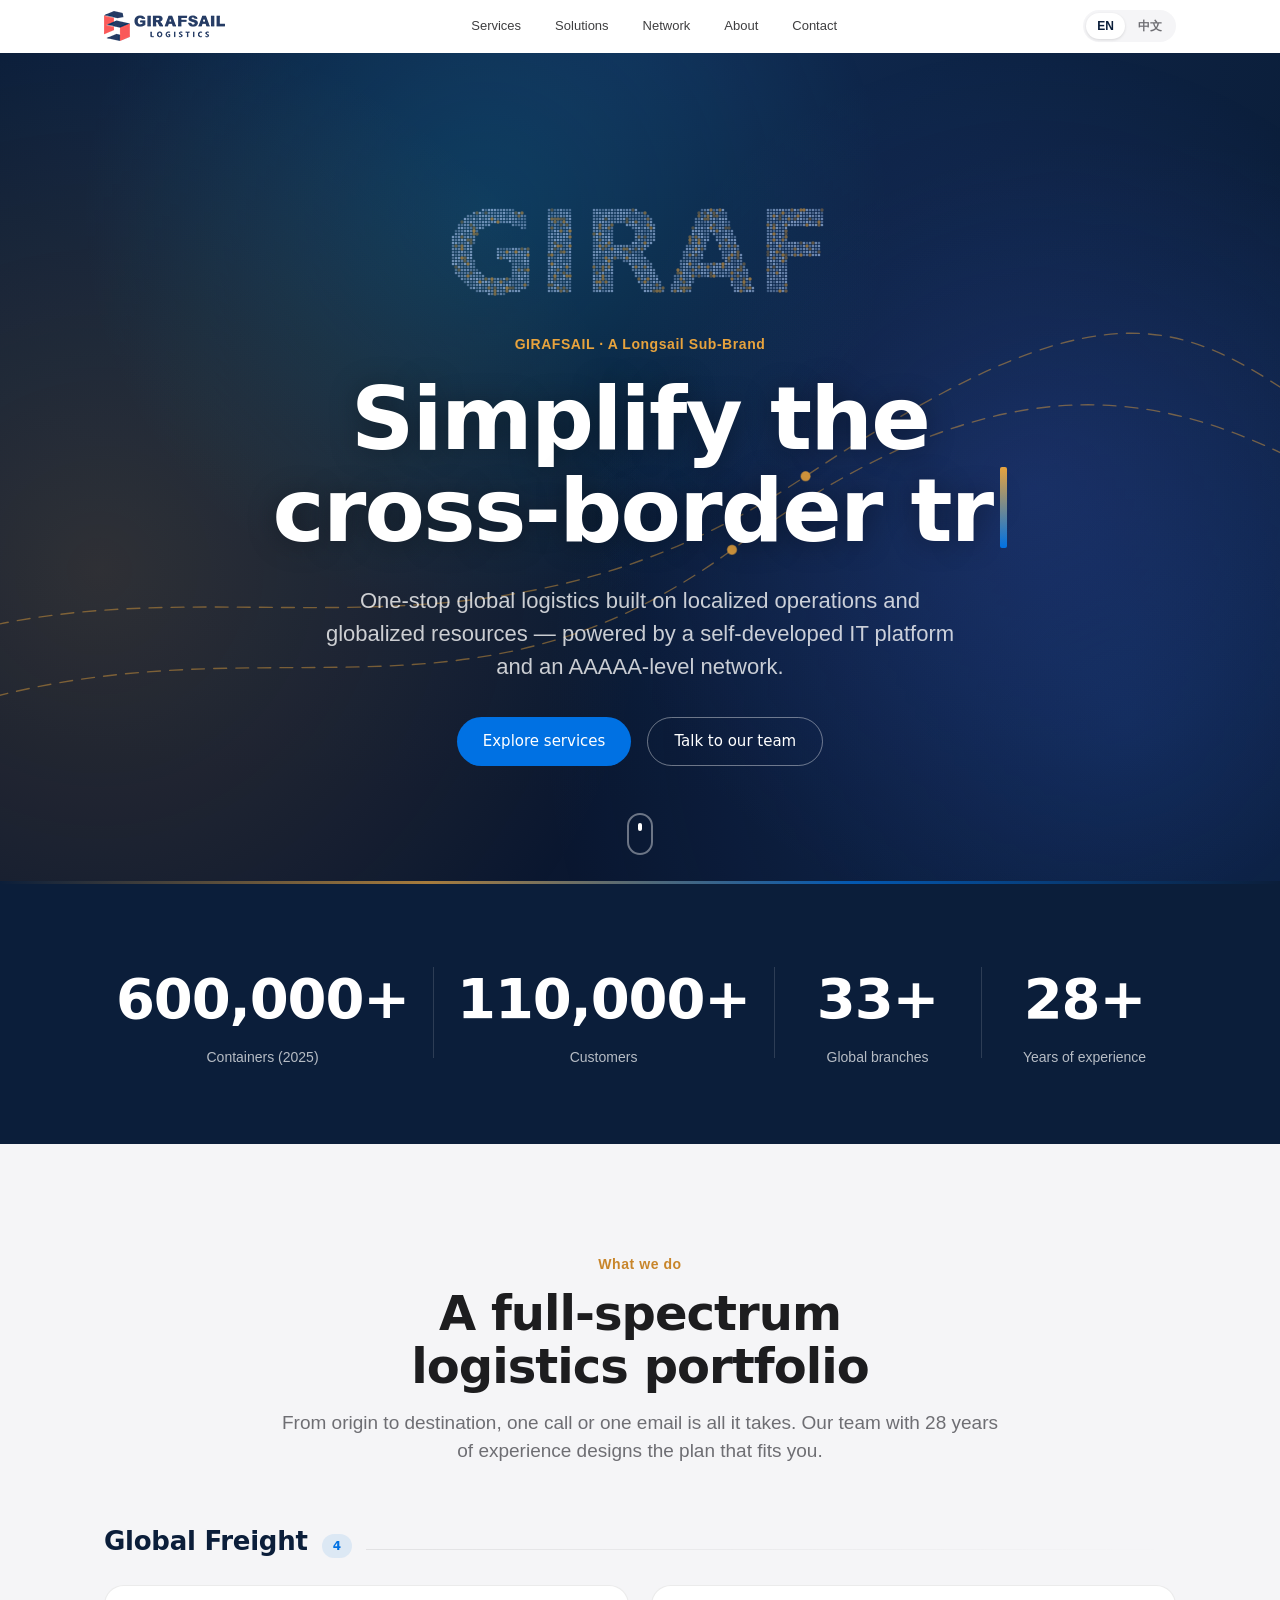
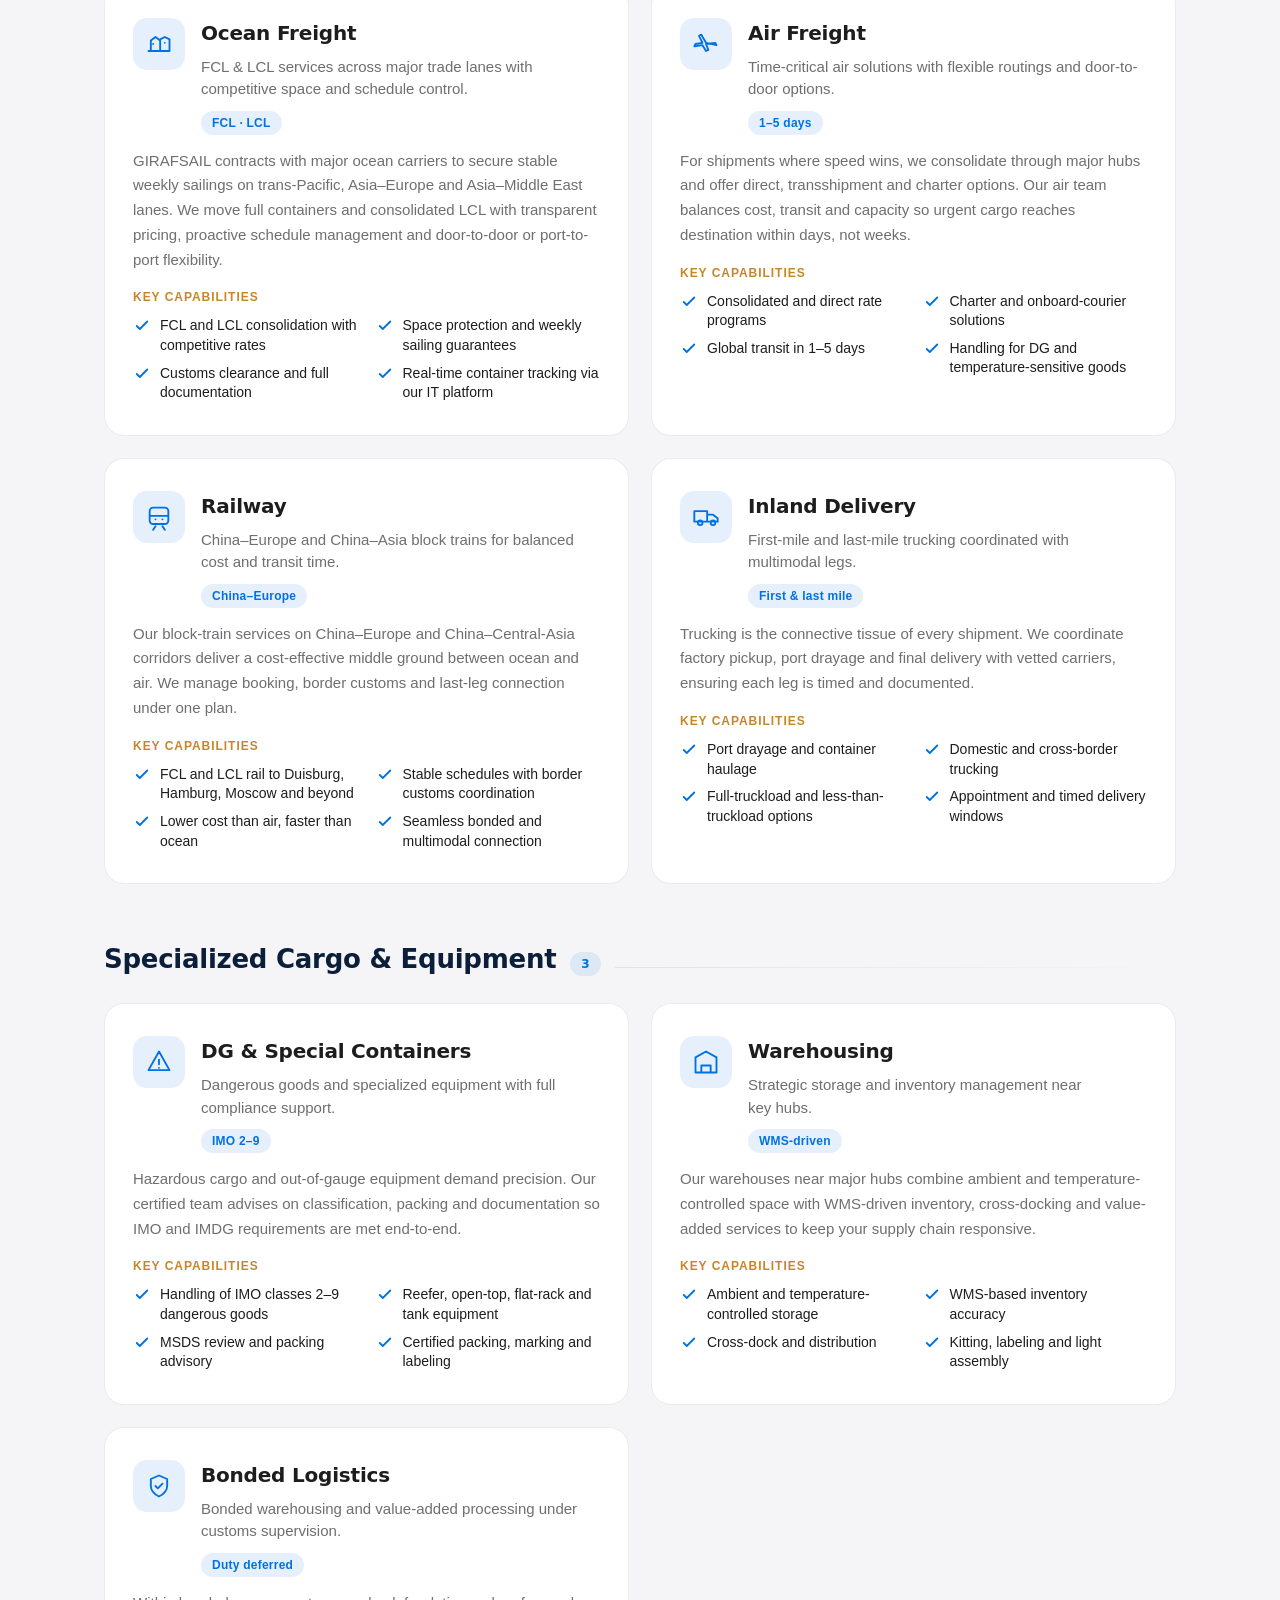
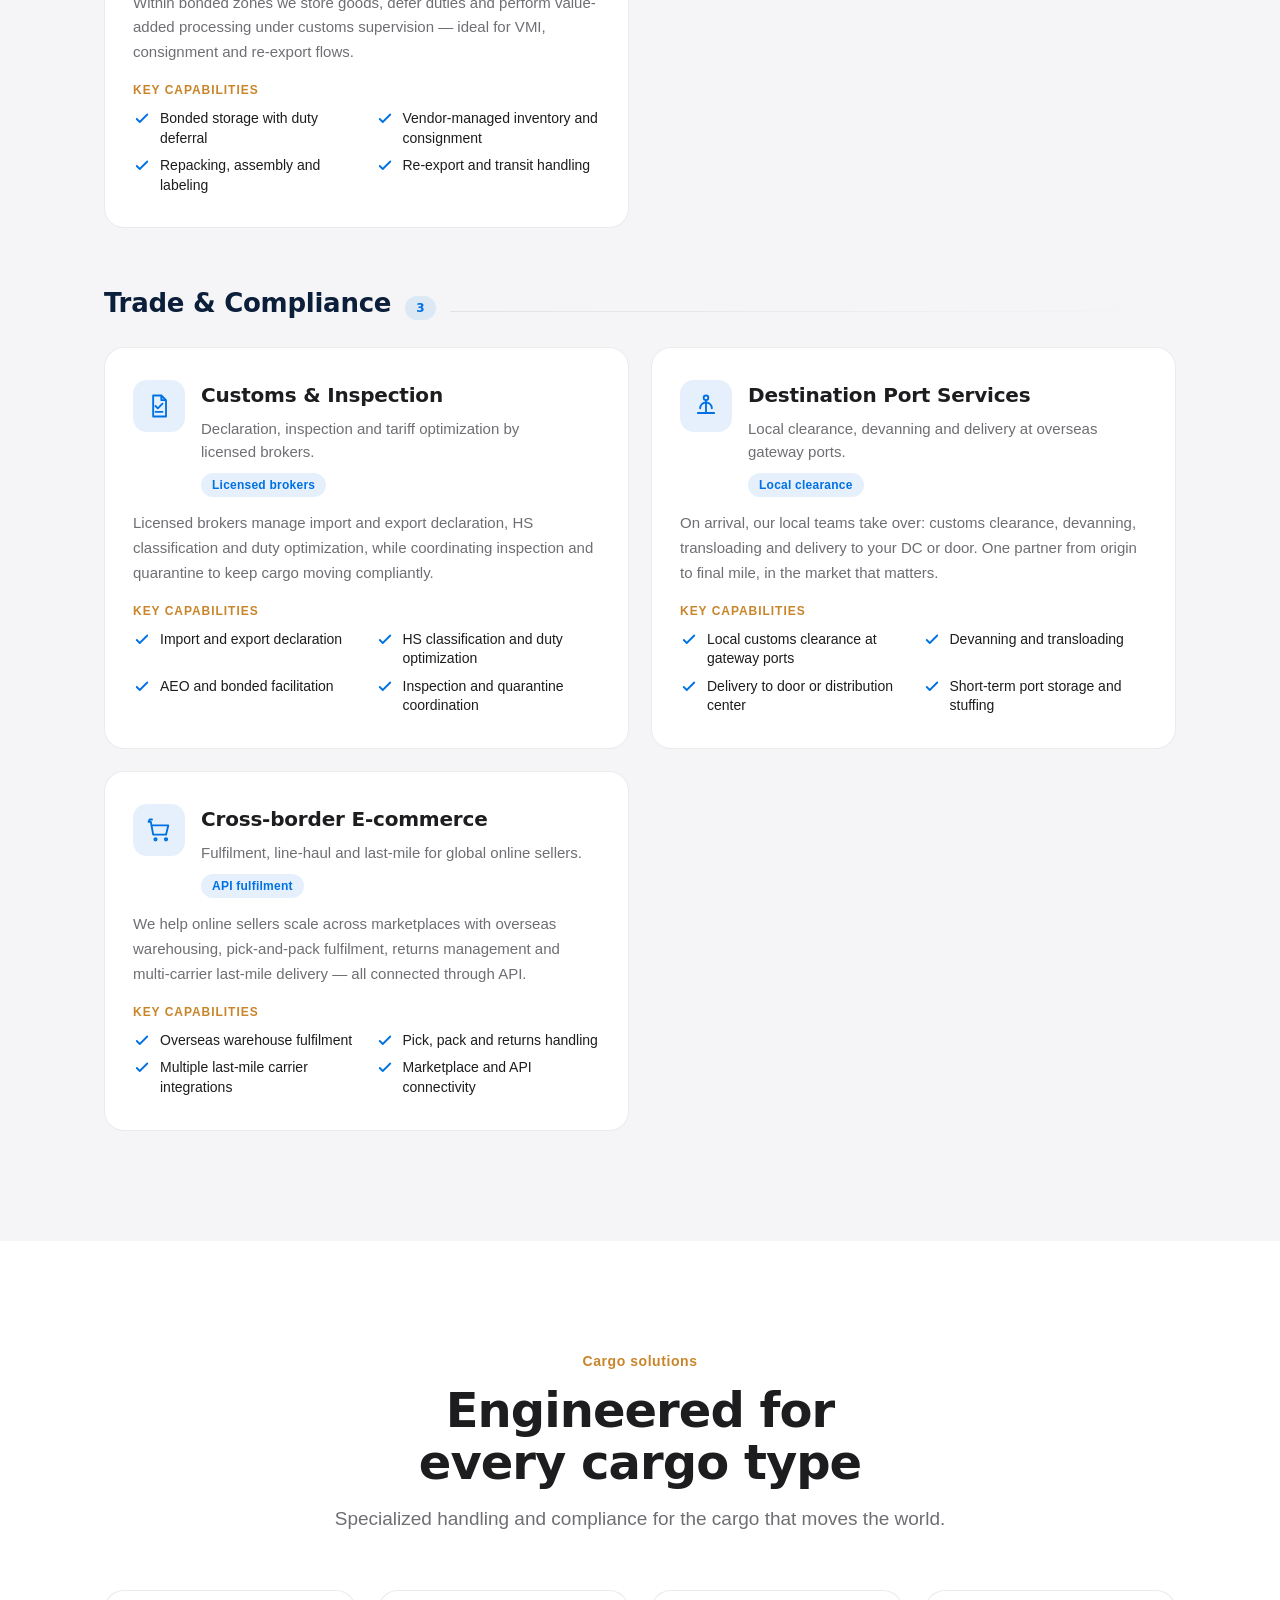
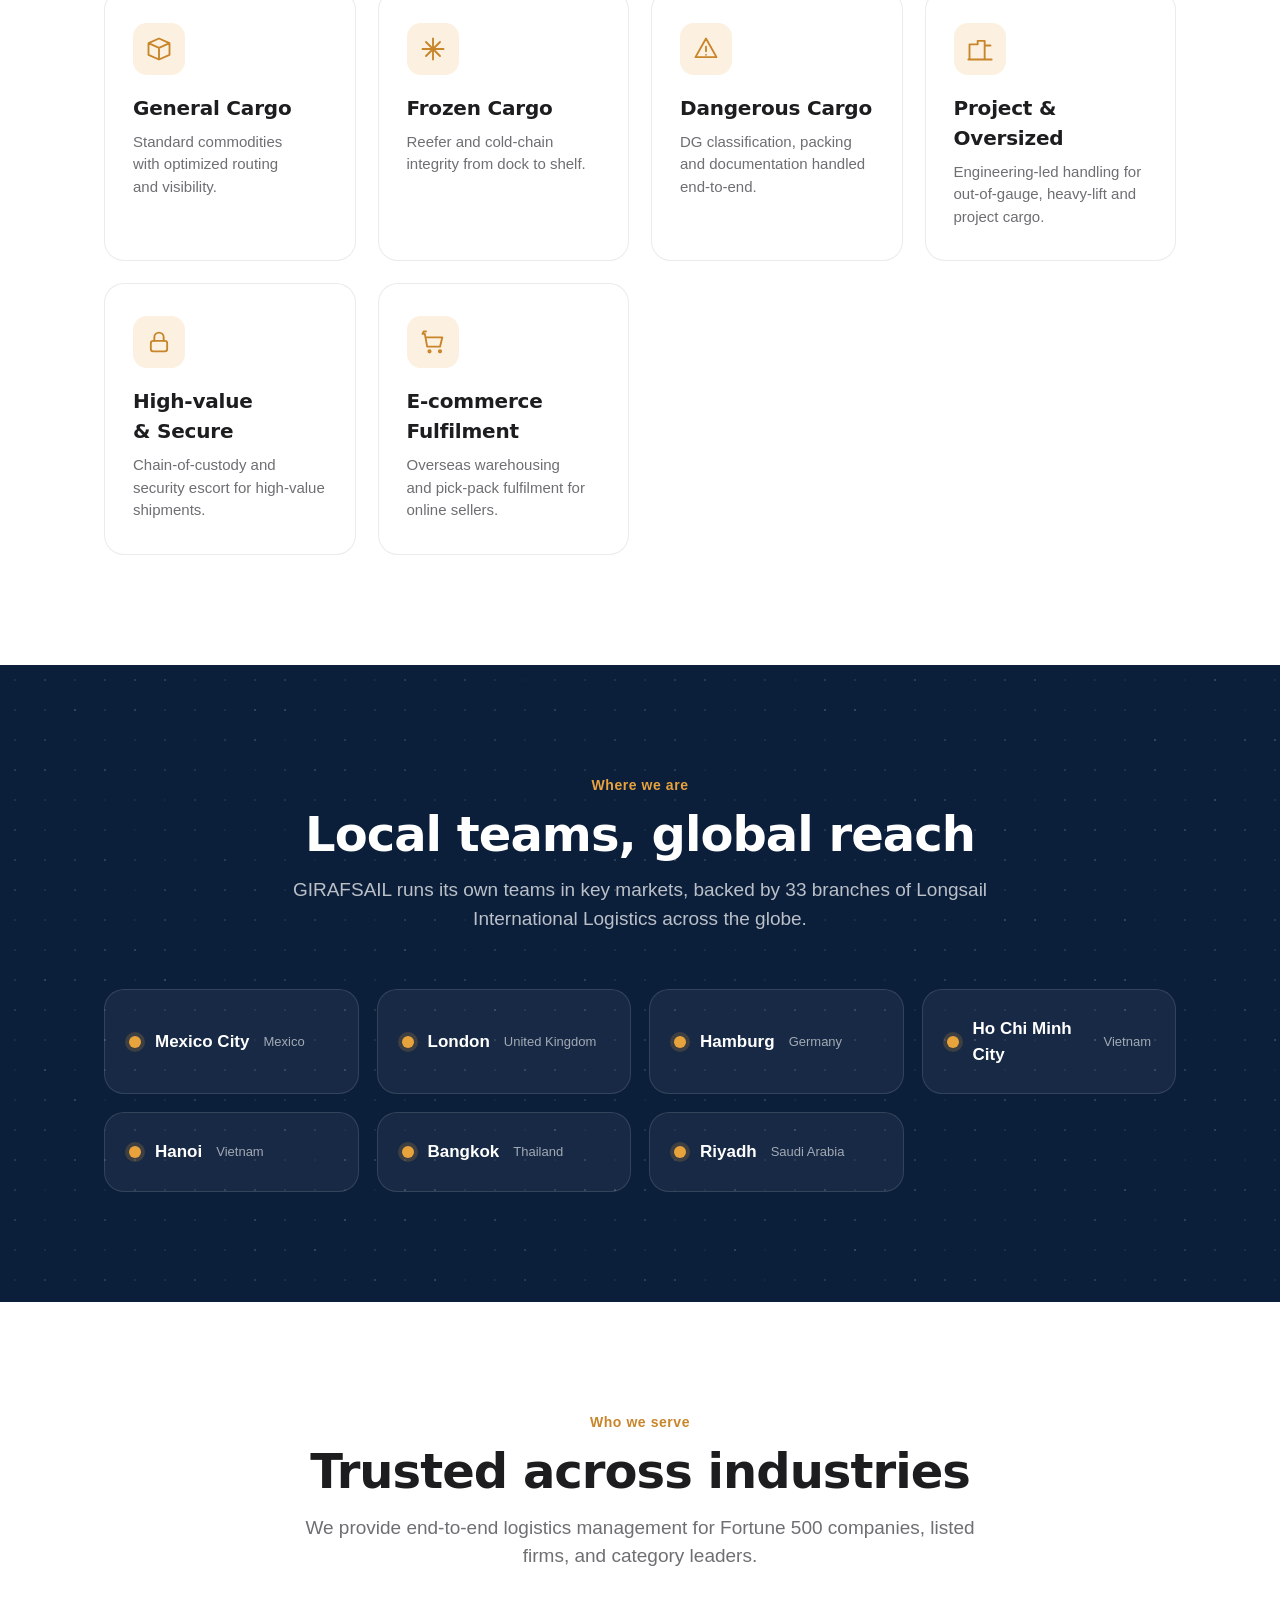
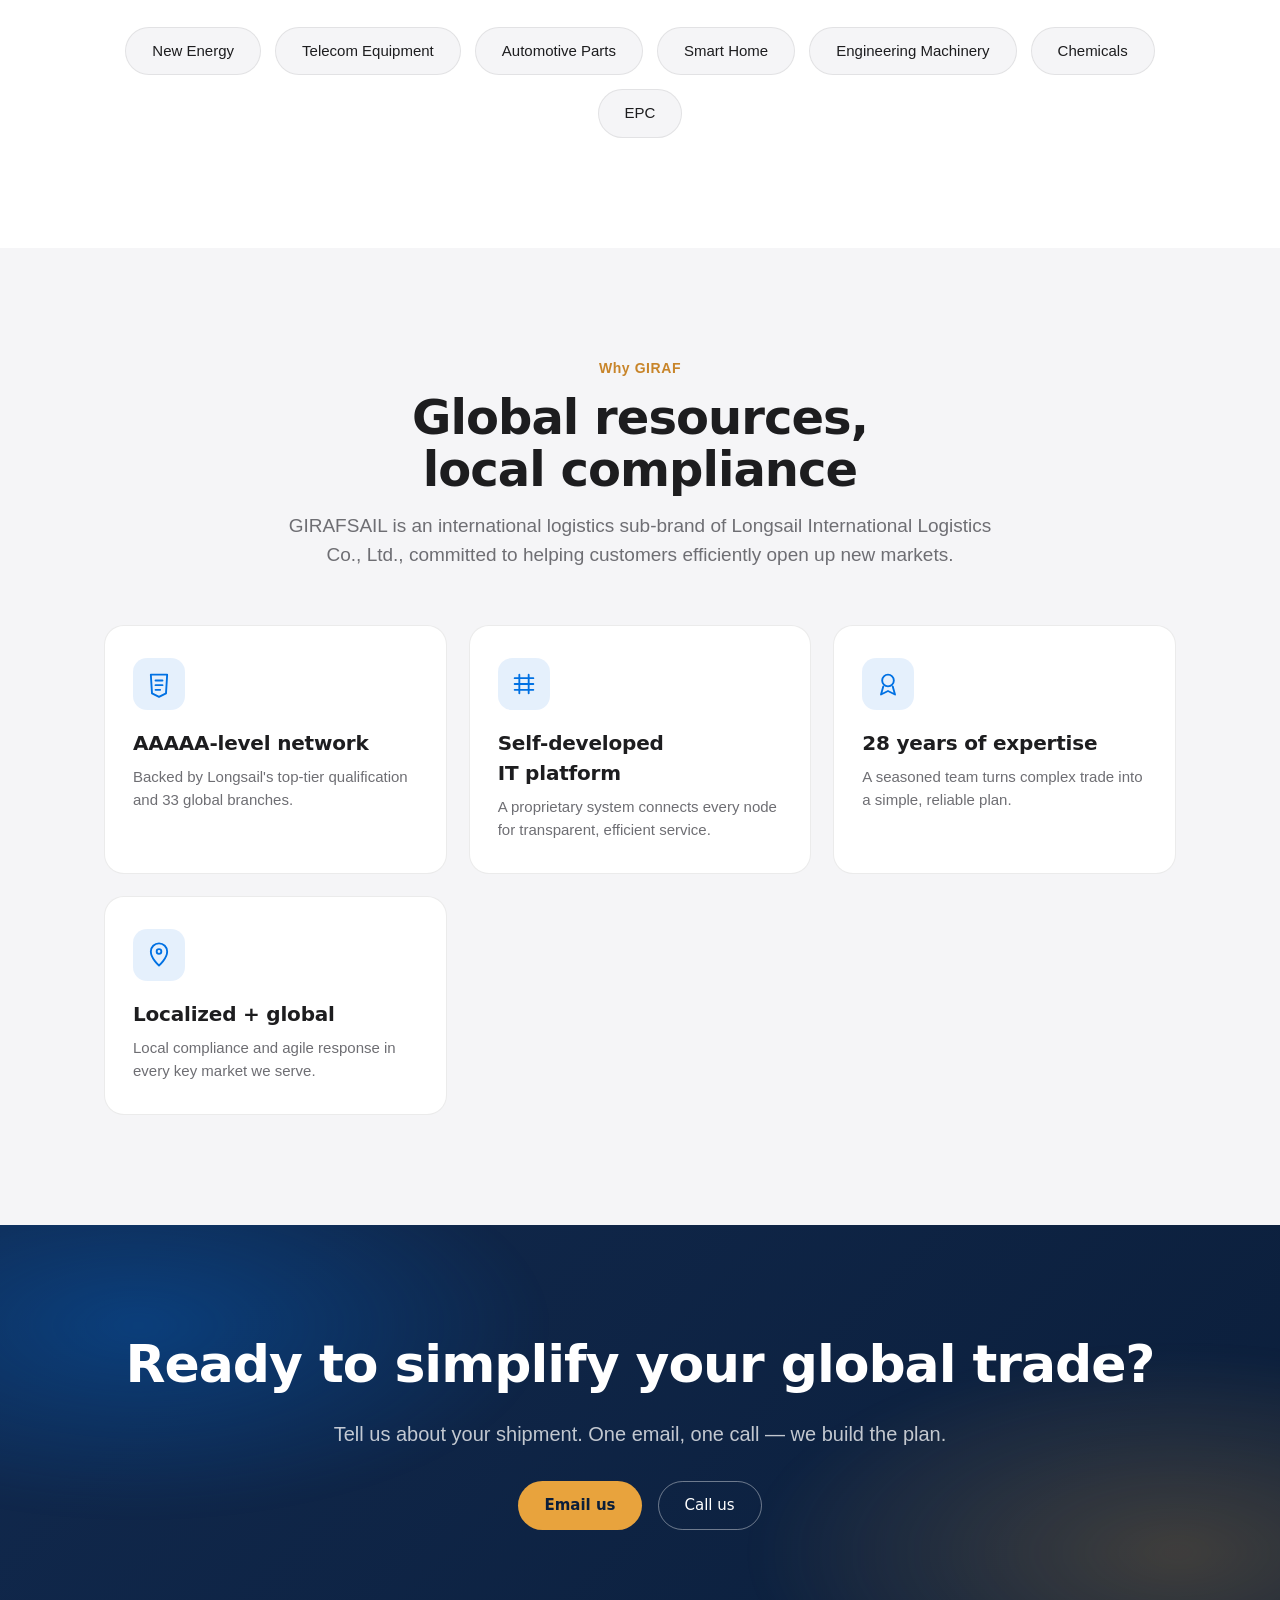
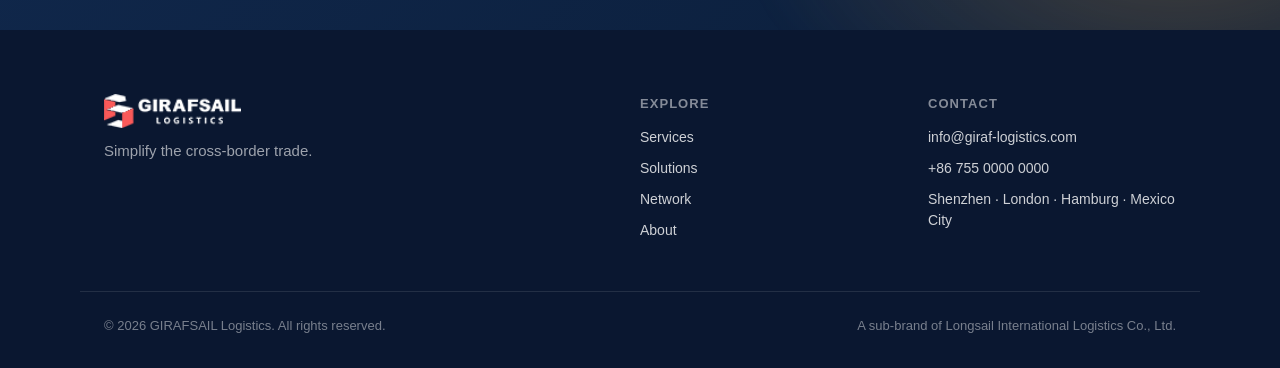
==== index.html @ ae45a26e "Network: 33 real Longsail branches with address/phone/email; remove dotfield; home: fix services gri" ====
<!DOCTYPE html>
<html lang="en">
<head>
  <meta charset="UTF-8" />
  <meta name="viewport" content="width=device-width, initial-scale=1.0" />
  <title>GIRAFSAIL Logistics — Simplify the Cross-Border Trade</title>
  <meta name="description" content="GIRAFSAIL Logistics — a sub-brand of Longsail International Logistics, delivering one-stop global logistics solutions with localized operations and globalized resources." />
  <link rel="icon" type="image/png" href="assets/img/favicon.png" />
  <link rel="preconnect" href="https://fonts.googleapis.com" />
  <link rel="stylesheet" href="assets/css/style.css" />
</head>
<body data-page="home">
  <!-- ===================== NAV ===================== -->
  <header class="nav" id="nav">
    <div class="nav__inner">
      <a href="index.html" class="nav__logo" aria-label="GIRAFSAIL Logistics home">
        <img src="assets/img/logo.png" alt="GIRAFSAIL Logistics" />
      </a>
      <nav class="nav__links" id="navLinks">
        <a href="services.html" data-nav="services" data-i18n="nav.services">Services</a>
        <a href="solutions.html" data-nav="solutions" data-i18n="nav.solutions">Solutions</a>
        <a href="network.html" data-nav="network" data-i18n="nav.network">Network</a>
        <a href="about.html" data-nav="about" data-i18n="nav.about">About</a>
        <a href="contact.html" data-nav="contact" data-i18n="nav.contact">Contact</a>
      </nav>
      <div class="nav__right">
        <div class="lang" id="langSwitch" role="group" aria-label="Language">
          <button class="lang__btn is-active" data-lang="en">EN</button>
          <button class="lang__btn" data-lang="zh">中文</button>
        </div>
        <button class="nav__burger" id="burger" aria-label="Menu" aria-expanded="false">
          <span></span><span></span><span></span>
        </button>
      </div>
    </div>
  </header>

  <main>
    <!-- ===================== HERO ===================== -->
    <section class="hero" id="home">
      <div class="hero__bg" aria-hidden="true">
        <canvas id="aurora" class="hero__aurora"></canvas>
        <svg class="hero__routes" viewBox="0 0 1440 900" preserveAspectRatio="xMidYMid slice">
          <g stroke="#e8a33d" stroke-opacity="0.5" fill="none" stroke-width="1.5" stroke-linecap="round">
            <path class="route" d="M-50 720 C 300 600, 520 760, 820 540 S 1300 360, 1500 480"/>
            <path class="route" d="M-50 640 C 260 540, 540 700, 900 460 S 1320 300, 1500 420"/>
            <circle class="route__node" cx="820" cy="540" r="5" fill="#e8a33d"/>
            <circle class="route__node" cx="900" cy="460" r="5" fill="#e8a33d"/>
          </g>
        </svg>
      </div>
      <div class="hero__content">
        <canvas class="hero__particles" data-particle-text="GIRAF" aria-hidden="true"></canvas>
        <p class="hero__eyebrow" data-i18n="hero.eyebrow">GIRAFSAIL · A Longsail Sub-Brand</p>
        <h1 class="hero__title" id="heroRotate" aria-label="Simplify the cross-border trade.">
          <span class="hero__rotate-text" aria-hidden="true"></span><span class="hero__caret" aria-hidden="true"></span>
        </h1>
        <p class="hero__sub" data-i18n="hero.sub">One-stop global logistics built on localized operations and globalized resources — powered by a self-developed IT platform and an AAAAA-level network.</p>
        <div class="hero__cta">
          <a href="services.html" class="btn btn--primary" data-i18n="hero.cta1">Explore services</a>
          <a href="contact.html" class="btn btn--ghost" data-i18n="hero.cta2">Talk to our team</a>
        </div>
      </div>
      <a href="#stats" class="hero__scroll" aria-label="Scroll">
        <span></span>
      </a>
    </section>

    <!-- ===================== STATS ===================== -->
    <section class="stats" id="stats">
      <div class="wrap stats__grid" id="statsGrid"><!-- rendered by JS --></div>
    </section>

    <!-- ===================== SERVICES ===================== -->
    <section class="section section--gray" id="services">
      <div class="wrap">
        <header class="section__head reveal">
          <p class="section__eyebrow" data-i18n="services.eyebrow">What we do</p>
          <h2 class="section__title" data-i18n="services.title">A full-spectrum logistics portfolio</h2>
          <p class="section__lead" data-i18n="services.lead">From origin to destination, one call or one email is all it takes. Our team with 28 years of experience designs the plan that fits you.</p>
        </header>
        <div id="servicesGrid"><!-- rendered by JS --></div>
      </div>
    </section>

    <!-- ===================== SOLUTIONS ===================== -->
    <section class="section" id="solutions">
      <div class="wrap">
        <header class="section__head reveal">
          <p class="section__eyebrow" data-i18n="solutions.eyebrow">Cargo solutions</p>
          <h2 class="section__title" data-i18n="solutions.title">Engineered for every cargo type</h2>
          <p class="section__lead" data-i18n="solutions.lead">Specialized handling and compliance for the cargo that moves the world.</p>
        </header>
        <div class="cards cards--4" id="solutionsGrid"><!-- rendered by JS --></div>
      </div>
    </section>

    <!-- ===================== GLOBAL NETWORK ===================== -->
    <section class="section section--dark" id="network">
      <canvas id="dotfield" class="section__dots" aria-hidden="true"></canvas>
      <div class="wrap">
        <header class="section__head reveal">
          <p class="section__eyebrow" data-i18n="network.eyebrow">Where we are</p>
          <h2 class="section__title" data-i18n="network.title">Local teams, global reach</h2>
          <p class="section__lead" data-i18n="network.lead">GIRAFSAIL runs its own teams in key markets, backed by 39 branches of Longsail International Logistics across the globe.</p>
        </header>
        <div class="offices" id="officesGrid"><!-- rendered by JS --></div>
      </div>
    </section>

    <!-- ===================== INDUSTRIES ===================== -->
    <section class="section" id="industries">
      <div class="wrap">
        <header class="section__head reveal">
          <p class="section__eyebrow" data-i18n="industries.eyebrow">Who we serve</p>
          <h2 class="section__title" data-i18n="industries.title">Trusted across industries</h2>
          <p class="section__lead" data-i18n="industries.lead">We provide end-to-end logistics management for Fortune 500 companies, listed firms, and category leaders.</p>
        </header>
        <div class="chips" id="industriesGrid"><!-- rendered by JS --></div>
      </div>
    </section>

    <!-- ===================== WHY GIRAF ===================== -->
    <section class="section section--gray" id="about">
      <div class="wrap">
        <header class="section__head reveal">
          <p class="section__eyebrow" data-i18n="why.eyebrow">Why GIRAF</p>
          <h2 class="section__title" data-i18n="why.title">Global resources, local compliance</h2>
          <p class="section__lead" data-i18n="why.lead">GIRAFSAIL is an international logistics sub-brand of Longsail International Logistics Co., Ltd., committed to helping customers efficiently open up new markets.</p>
        </header>
        <div class="cards" id="whyGrid"><!-- rendered by JS --></div>
      </div>
    </section>

    <!-- ===================== CTA ===================== -->
    <section class="cta" id="contact">
      <div class="wrap cta__inner reveal">
        <h2 class="cta__title" data-i18n="cta.title">Ready to simplify your global trade?</h2>
        <p class="cta__sub" data-i18n="cta.sub">Tell us about your shipment. One email, one call — we build the plan.</p>
        <div class="cta__actions">
          <a href="mailto:info@giraf-logistics.com" class="btn btn--gold" data-i18n="cta.email">Email us</a>
          <a href="tel:+8607550000000" class="btn btn--ghost" data-i18n="cta.call">Call us</a>
        </div>
      </div>
    </section>
  </main>

  <!-- ===================== FOOTER ===================== -->
  <footer class="footer">
    <div class="wrap footer__grid">
      <div class="footer__brand">
        <div class="footer__logo">
          <img src="assets/img/logo-white.png" alt="GIRAFSAIL Logistics" />
        </div>
        <p class="footer__tag" data-i18n="footer.tag">Simplify the cross-border trade.</p>
      </div>
      <div class="footer__col">
        <h4 data-i18n="footer.nav">Explore</h4>
        <a href="services.html" data-i18n="nav.services">Services</a>
        <a href="solutions.html" data-i18n="nav.solutions">Solutions</a>
        <a href="network.html" data-i18n="nav.network">Network</a>
        <a href="about.html" data-i18n="nav.about">About</a>
      </div>
      <div class="footer__col">
        <h4 data-i18n="footer.contact">Contact</h4>
        <a href="mailto:info@giraf-logistics.com">info@giraf-logistics.com</a>
        <a href="tel:+8607550000000">+86 755 0000 0000</a>
        <span data-i18n="footer.addr">Shenzhen · London · Hamburg · Mexico City</span>
      </div>
    </div>
    <div class="wrap footer__bottom">
      <span>© <span id="year"></span> GIRAFSAIL Logistics. <span data-i18n="footer.rights">All rights reserved.</span></span>
      <span data-i18n="footer.parent">A sub-brand of Longsail International Logistics Co., Ltd.</span>
    </div>
  </footer>

  <script src="assets/js/i18n.js"></script>
  <script src="assets/js/main.js"></script>
  <script src="assets/js/effects.js"></script>
</body>
</html>
---- assets/css/style.css ----
/* ===================================================================
   GIRAF Logistics — style.css  (Apple-inspired, clean & premium)
   =================================================================== */

:root {
  --ink: #1d1d1f;
  --ink-soft: #6e6e73;
  --paper: #ffffff;
  --gray: #f5f5f7;
  --navy: #0b1e3a;
  --navy-2: #0a1730;
  --blue: #0071e3;
  --gold: #e8a33d;
  --gold-deep: #c8852a;
  --line: rgba(0, 0, 0, 0.08);
  --radius: 20px;
  --maxw: 1120px;
  --font: "Inter", -apple-system, BlinkMacSystemFont, "Segoe UI", "PingFang SC",
    "Microsoft YaHei", Arial, sans-serif;
  --font-display: "Space Grotesk", "Inter", system-ui, -apple-system, sans-serif;
}

* { margin: 0; padding: 0; box-sizing: border-box; }

html { scroll-behavior: smooth; }

body {
  font-family: var(--font);
  color: var(--ink);
  background: var(--paper);
  line-height: 1.5;
  overflow-x: clip;
  -webkit-font-smoothing: antialiased;
  text-rendering: optimizeLegibility;
}

a { color: inherit; text-decoration: none; }

/* ---- Typography upgrade: display + body faces, plus text-design utilities ---- */
.hero__title, .section__title, .page-hero__title, .stat__num, .card__title,
.cta__title, .btn, .page-hero__stroke, .hero__particles { font-family: var(--font-display); }
/* Stroke Text — hollow outlined wordmark watermark behind each banner */
.page-hero__stroke {
  position: absolute; left: 50%; top: 52%; transform: translate(-50%, -50%);
  font-weight: 700; line-height: 1; letter-spacing: .02em; white-space: nowrap;
  font-size: clamp(70px, 17vw, 230px); text-transform: uppercase;
  color: transparent; -webkit-text-stroke: 2px rgb(var(--a));
  opacity: .15; z-index: 1; pointer-events: none; user-select: none;
}
/* Stroke Text — single outlined keyword inside a headline */
.hero__title .stroke { color: transparent; -webkit-text-stroke: 2px rgba(232,163,61,.92); }
/* Particle Text canvas — home hero kinetic wordmark */
.hero__particles { width: 100%; max-width: 620px; height: clamp(74px, 11vw, 132px); display: block; margin: 0 auto 4px; }
/* depth so headlines stay legible over animated backdrops */
.hero__title { text-shadow: 0 2px 28px rgba(0,0,0,.35); }

.wrap { max-width: var(--maxw); margin: 0 auto; padding: 0 24px; }

/* ----------------------------- NAV ----------------------------- */
.nav {
  position: sticky; top: 0; z-index: 100;
  background: rgba(255, 255, 255, 0.72);
  backdrop-filter: saturate(180%) blur(20px);
  -webkit-backdrop-filter: saturate(180%) blur(20px);
  border-bottom: 1px solid transparent;
  transition: border-color .3s, background .3s;
}
.nav--scrolled { border-color: var(--line); background: rgba(255,255,255,.82); box-shadow: 0 1px 0 var(--line), 0 8px 30px rgba(11,30,58,.06); }
  .nav__links a.is-active { position: relative; color: var(--blue); }
  .nav__links a.is-active::after {
    content: ""; position: absolute; left: 50%; bottom: -6px; transform: translateX(-50%);
    width: 22px; height: 2px; border-radius: 2px;
    background: linear-gradient(90deg, var(--blue), var(--gold));
  }
.nav__inner {
  max-width: var(--maxw); margin: 0 auto; padding: 0 24px;
  height: 52px; display: flex; align-items: center; justify-content: space-between;
}
.nav__logo { display: flex; align-items: center; }
.nav__logo img { height: 30px; width: auto; display: block; }
.nav__links { display: flex; gap: 34px; }
.nav__links a {
  font-size: 13px; color: var(--ink); opacity: .85; transition: opacity .2s;
}
.nav__links a:hover { opacity: 1; color: var(--blue); }
.nav__right { display: flex; align-items: center; gap: 14px; }

.lang { display: flex; gap: 2px; background: var(--gray); border-radius: 999px; padding: 3px; }
.lang__btn {
  border: 0; background: transparent; cursor: pointer;
  font: inherit; font-size: 12px; font-weight: 600; color: var(--ink-soft);
  padding: 4px 11px; border-radius: 999px; transition: all .2s;
}
.lang__btn.is-active { background: var(--paper); color: var(--navy); box-shadow: 0 1px 3px rgba(0,0,0,.12); }

.nav__burger { display: none; flex-direction: column; gap: 4px; background: none; border: 0; cursor: pointer; padding: 6px; }
.nav__burger span { width: 20px; height: 2px; background: var(--ink); border-radius: 2px; transition: .3s; }
.nav__burger.is-open span:nth-child(1) { transform: translateY(6px) rotate(45deg); }
.nav__burger.is-open span:nth-child(2) { opacity: 0; }
.nav__burger.is-open span:nth-child(3) { transform: translateY(-6px) rotate(-45deg); }

  .scroll-progress {
    position: fixed; top: 0; left: 0; height: 3px; width: 0; z-index: 200;
    background: linear-gradient(90deg, var(--blue), var(--gold));
    box-shadow: 0 0 12px rgba(0,113,227,.5);
    transition: width .12s linear; pointer-events: none;
  }

/* ----------------------------- HERO ----------------------------- */
.hero {
  position: relative; min-height: 92vh; display: flex; flex-direction: column;
  align-items: center; justify-content: center; text-align: center;
  background: radial-gradient(120% 90% at 50% 0%, #102a52 0%, var(--navy) 45%, var(--navy-2) 100%);
  color: #fff; overflow: hidden; padding: 120px 24px 90px;
}
.hero__bg { position: absolute; inset: 0; z-index: 0; }
.hero__bg svg { width: 100%; height: 100%; }
.hero__content { position: relative; z-index: 1; max-width: 860px; }
.hero__eyebrow {
  font-size: 14px; font-weight: 600; letter-spacing: .04em;
  color: var(--gold); margin-bottom: 18px;
}
.hero__title {
  font-size: clamp(44px, 7vw, 88px); font-weight: 700; line-height: 1.04;
  letter-spacing: -0.02em; margin-bottom: 22px;
}
.hero__rotate-text { color: #fff; }
.hero__caret {
  display: inline-block; width: 0.09em; height: 0.92em; margin-left: 0.08em;
  background: linear-gradient(180deg, var(--gold), var(--blue));
  border-radius: 2px; vertical-align: -0.08em;
  animation: caretBlink 1.05s steps(1, end) infinite;
}
@keyframes caretBlink { 0%, 48% { opacity: 1; } 49%, 100% { opacity: 0; } }
@media (min-width: 641px) {
  .hero__title { min-height: 2.15em; }
}
.hero__sub {
  font-size: clamp(17px, 2.2vw, 22px); color: rgba(255,255,255,.78);
  max-width: 660px; margin: 0 auto 34px; font-weight: 400;
}
.hero__cta { display: flex; gap: 16px; justify-content: center; flex-wrap: wrap; }

.btn {
  position: relative; overflow: hidden;
  display: inline-flex; align-items: center; justify-content: center;
  font-size: 15px; font-weight: 500; padding: 12px 26px; border-radius: 999px;
  transition: transform .15s, background .2s, color .2s, border-color .2s; cursor: pointer;
}
.btn:hover { transform: translateY(-1px); }
  .btn::after {
    content: ""; position: absolute; top: 0; left: -65%; width: 45%; height: 100%;
    background: linear-gradient(100deg, transparent, rgba(255,255,255,.35), transparent);
    transform: skewX(-18deg); transition: left .55s ease; pointer-events: none;
  }
  .btn:hover::after { left: 120%; }
.btn--primary { background: var(--blue); color: #fff; }
.btn--primary:hover { background: #0077ed; }
.btn--ghost { background: transparent; color: #fff; border: 1px solid rgba(255,255,255,.4); }
.btn--ghost:hover { border-color: #fff; }
.btn--gold { background: var(--gold); color: var(--navy); font-weight: 600; }
.btn--gold:hover { background: var(--gold-deep); color: #fff; }

.hero__scroll {
  position: absolute; bottom: 26px; left: 50%; transform: translateX(-50%);
  width: 26px; height: 42px; border: 2px solid rgba(255,255,255,.4); border-radius: 14px;
  display: flex; justify-content: center; padding-top: 8px; z-index: 1;
}
.hero__scroll span { width: 4px; height: 8px; background: #fff; border-radius: 2px; animation: scrolldot 1.6s infinite; }
@keyframes scrolldot { 0% { opacity: 0; transform: translateY(-4px); } 50% { opacity: 1; } 100% { opacity: 0; transform: translateY(10px); } }

/* ----------------------------- STATS ----------------------------- */
.stats { background: var(--navy); color: #fff; padding: 64px 0; position: relative; }
  .stats::before {
    content: ""; position: absolute; left: 0; right: 0; top: 0; height: 3px;
    background: linear-gradient(90deg, transparent, rgba(232,163,61,.7), rgba(0,113,227,.7), transparent);
  }
.stats__grid { display: grid; grid-template-columns: repeat(4, 1fr); gap: 24px; }
.stat { text-align: center; padding: 12px; }
.stat__num { font-size: clamp(36px, 5vw, 56px); font-weight: 700; letter-spacing: -0.02em; color: #fff; font-variant-numeric: tabular-nums; }
.stat__label { font-size: 14px; color: rgba(255,255,255,.7); margin-top: 6px; }
  @media (min-width: 901px) {
    .stat:not(:first-child) { position: relative; }
    .stat:not(:first-child)::before {
      content: ""; position: absolute; left: -12px; top: 16%; bottom: 16%; width: 1px;
      background: rgba(255,255,255,.14);
    }
  }

/* ----------------------------- SECTIONS ----------------------------- */
.section { padding: 110px 0; scroll-margin-top: 64px; }
  .section__title, .page-hero__title, .hero__title, .card__title, .cta__title, .about-story__lead, .about-found__title { text-wrap: balance; }
  .section__lead, .hero__sub, .card__desc, .about-found__desc, .detail-item__intro { text-wrap: pretty; }
.section--gray { background: var(--gray); }
.section--dark { background: var(--navy); color: #fff; }

.section__head { text-align: center; max-width: 720px; margin: 0 auto 56px; }
.section__eyebrow { font-size: 14px; font-weight: 600; color: var(--gold-deep); letter-spacing: .04em; margin-bottom: 12px; }
.section--dark .section__eyebrow { color: var(--gold); }
.section__title { font-size: clamp(30px, 4.4vw, 48px); font-weight: 700; letter-spacing: -0.02em; line-height: 1.1; }
.section__lead { font-size: clamp(16px, 2vw, 19px); color: var(--ink-soft); margin-top: 16px; }
.section--dark .section__lead { color: rgba(255,255,255,.72); }

/* ----------------------------- CARDS ----------------------------- */
.cards { display: grid; grid-template-columns: repeat(3, 1fr); gap: 22px; }
.cards--4 { grid-template-columns: repeat(4, 1fr); }

.card {
  background: #fff; border: 1px solid var(--line); border-radius: var(--radius);
  padding: 32px 28px; transition: transform .25s, box-shadow .25s;
}
.card:hover { transform: translateY(-4px); box-shadow: 0 18px 40px rgba(11,30,58,.10); }
.section--gray .card { background: #fff; }
.section--dark .card { background: rgba(255,255,255,.05); border-color: rgba(255,255,255,.12); }

.card__icon {
  width: 52px; height: 52px; border-radius: 14px; display: grid; place-items: center;
  background: rgba(0,113,227,.10); color: var(--blue); margin-bottom: 18px;
}
.card__icon svg { width: 28px; height: 28px; }
.card__icon--gold { background: rgba(232,163,61,.16); color: var(--gold-deep); }
.section--dark .card__icon { background: rgba(232,163,61,.18); color: var(--gold); }

.card__title { font-size: 20px; font-weight: 600; margin-bottom: 8px; letter-spacing: -0.01em; }
.card__desc { font-size: 15px; color: var(--ink-soft); }
.section--dark .card__desc { color: rgba(255,255,255,.74); }

/* ----------------------------- DETAIL LIST (Services / Solutions pages) ----------------------------- */
.detail-list { display: grid; grid-template-columns: repeat(2, 1fr); gap: 22px; }
.detail-item__head { display: flex; gap: 16px; align-items: flex-start; margin-bottom: 14px; }
.detail-item__head .card__icon { margin-bottom: 0; flex: none; }
.detail-item__intro { font-size: 15px; line-height: 1.65; color: var(--ink-soft); margin-bottom: 16px; }
.section--dark .detail-item__intro { color: rgba(255,255,255,.74); }
.detail-item__caps-label {
  font-size: 12px; font-weight: 700; letter-spacing: .08em; text-transform: uppercase;
  color: var(--gold-deep); margin-bottom: 10px;
}
.section--dark .detail-item__caps-label { color: var(--gold); }
.caps { list-style: none; display: grid; grid-template-columns: 1fr 1fr; gap: 8px 18px; }
.caps__item { display: flex; gap: 9px; align-items: flex-start; font-size: 14px; color: var(--ink); line-height: 1.4; }
.section--dark .caps__item { color: rgba(255,255,255,.85); }
.caps__tick { flex: none; width: 18px; height: 18px; color: var(--blue); margin-top: 1px; }
.card--accent .caps__tick { color: var(--gold); }

/* ----------------------------- OFFICES ----------------------------- */
.offices { display: grid; grid-template-columns: repeat(4, 1fr); gap: 18px; }
.office {
  background: rgba(255,255,255,.05); border: 1px solid rgba(255,255,255,.12);
  border-radius: var(--radius); padding: 26px 24px; display: flex; align-items: center; gap: 14px;
  transition: transform .3s, box-shadow .3s, border-color .3s, background .3s;
}
  .office:hover { transform: translateY(-4px); box-shadow: 0 16px 34px rgba(0,0,0,.22); border-color: rgba(232,163,61,.5); background: rgba(255,255,255,.08); }
  .office__dot { width: 12px; height: 12px; border-radius: 50%; background: var(--gold); flex: none; box-shadow: 0 0 0 4px rgba(232,163,61,.18); }
.office__city { font-size: 17px; font-weight: 600; }
.office__country { font-size: 13px; color: rgba(255,255,255,.6); }

/* ----------------------------- CHIPS ----------------------------- */
.chips { display: flex; flex-wrap: wrap; gap: 14px; justify-content: center; }
.chip {
  background: var(--gray); border: 1px solid var(--line); border-radius: 999px;
  padding: 12px 26px; font-size: 15px; font-weight: 500; color: var(--ink);
  transition: background .2s, color .2s, transform .2s;
}
.chip:hover { background: var(--navy); color: #fff; transform: translateY(-2px); }

/* ----------------------------- CTA ----------------------------- */
.cta { background: linear-gradient(135deg, #11294e, #0b1e3a); color: #fff; padding: 100px 0; position: relative; overflow: hidden; }
.cta__inner { text-align: center; }
  .cta::before {
    content: ""; position: absolute; inset: -20%; z-index: 0; pointer-events: none;
    background:
      radial-gradient(38% 55% at 22% 32%, rgba(0,113,227,.32), transparent 60%),
      radial-gradient(40% 60% at 80% 72%, rgba(232,163,61,.24), transparent 60%);
    filter: blur(10px);
    animation: ctaFloat 16s ease-in-out infinite alternate;
  }
  .cta__inner { text-align: center; position: relative; z-index: 1; }
  @keyframes ctaFloat { 0% { transform: translate(0,0); } 100% { transform: translate(4%, -3%); } }
.cta__title { font-size: clamp(30px, 4.5vw, 52px); font-weight: 700; letter-spacing: -0.02em; }
.cta__sub { font-size: clamp(16px, 2vw, 20px); color: rgba(255,255,255,.75); margin: 16px 0 32px; }
.cta__actions { display: flex; gap: 16px; justify-content: center; flex-wrap: wrap; }

/* ----------------------------- FOOTER ----------------------------- */
.footer { background: var(--navy-2); color: rgba(255,255,255,.7); padding: 64px 0 32px; }
.footer__grid { display: grid; grid-template-columns: 2fr 1fr 1fr; gap: 40px; padding-bottom: 40px; border-bottom: 1px solid rgba(255,255,255,.1); }
.footer__logo img { height: 34px; width: auto; display: block; margin-bottom: 12px; }
.footer__tag { font-size: 15px; color: rgba(255,255,255,.6); }
.footer__col h4 { font-size: 13px; text-transform: uppercase; letter-spacing: .08em; color: rgba(255,255,255,.5); margin-bottom: 14px; }
.footer__col a, .footer__col span { display: block; font-size: 14px; color: rgba(255,255,255,.8); margin-bottom: 10px; }
.footer__col a:hover { color: var(--gold); }
.footer__bottom { display: flex; justify-content: space-between; flex-wrap: wrap; gap: 10px; padding-top: 24px; font-size: 13px; color: rgba(255,255,255,.45); }

/* ----------------------------- PAGE HERO ----------------------------- */
/* Each second-level page gets its own colour identity via the channel
   vars below (h1=bg top, h2=bg bottom, a=accent light, a2=accent deep).
   Banners are intentionally lighter than the home hero. */
.page-hero {
  --h1: 63 134 216;
  --h2: 29 68 136;
  --a: 158 198 255;
  --a2: 47 111 214;
  position: relative;
  padding: 120px 0 64px;
  text-align: center;
  color: #fff;
  background: radial-gradient(125% 150% at 50% -15%, rgb(var(--h1)) 0%, rgb(var(--h2)) 100%);
  overflow: hidden;
}
.page-hero--services  { --h1: 63 134 216; --h2: 29 68 136;  --a: 158 198 255; --a2: 47 111 214; }   /* ocean blue */
.page-hero--solutions { --h1: 208 138 62; --h2: 122 63 23;  --a: 255 217 168; --a2: 224 162 58; }    /* amber */
.page-hero--network   { --h1: 39 182 201; --h2: 13 90 110;  --a: 143 233 244; --a2: 26 166 184; }    /* teal */
.page-hero--about     { --h1: 108 123 232; --h2: 44 47 134;  --a: 195 184 255; --a2: 108 92 224; }    /* indigo */
.page-hero--contact   { --h1: 34 179 148; --h2: 14 94 82;   --a: 143 240 212; --a2: 31 170 140; }    /* emerald */
/* slowly rotating coloured sheen tinted by the page accent */
.page-hero::before {
  content: "";
  position: absolute; inset: -40%;
  background: conic-gradient(from 0deg at 50% 50%,
    transparent 0deg,
    rgb(var(--a2) / .14) 60deg,
    transparent 150deg,
    rgb(var(--a) / .12) 250deg,
    transparent 360deg);
  animation: heroSheen 26s linear infinite;
  pointer-events: none; z-index: 0;
}
@keyframes heroSheen { to { transform: rotate(360deg); } }
/* accent hairline at the bottom edge */
.page-hero::after {
  content: "";
  position: absolute; left: 0; right: 0; bottom: 0; height: 2px;
  background: linear-gradient(90deg, transparent, rgb(var(--a)), rgb(var(--a2)), transparent);
  z-index: 3; pointer-events: none;
}
.page-hero__canvas { position: absolute; inset: 0; width: 100%; height: 100%; z-index: 0; opacity: .92; }
.page-hero .wrap { position: relative; z-index: 2; }
.page-hero__eyebrow { font-size: 13px; font-weight: 600; color: rgb(var(--a)); letter-spacing: .14em; text-transform: uppercase; margin-bottom: 12px; }
.page-hero__title { font-size: clamp(34px, 5vw, 56px); font-weight: 700; letter-spacing: -0.02em; line-height: 1.05; background: linear-gradient(100deg, #ffffff 32%, rgb(var(--a)) 100%); -webkit-background-clip: text; background-clip: text; -webkit-text-fill-color: transparent; color: transparent; }
.page-hero__lead { font-size: clamp(16px, 2vw, 19px); color: rgba(255, 255, 255, .82); margin: 16px auto 0; max-width: 680px; }

.nav__links a.is-active { color: var(--blue); }
.nav__links a.is-active::after { content: ""; }

/* About — story redesigned: editorial lead + foundation pillars + presence strip */
.about-story { --a: 108 92 224; --a2: 44 47 134; padding: 110px 0; }
.about-story__lead {
  font-family: var(--font-display);
  font-size: clamp(22px, 3.2vw, 34px); font-weight: 600; line-height: 1.34;
  letter-spacing: -0.01em; color: var(--navy);
  max-width: 880px; margin: 0 auto 56px; text-align: center;
}
.about-foundations { display: grid; grid-template-columns: repeat(3, 1fr); gap: 22px; margin-bottom: 64px; }
.about-found {
  position: relative; overflow: hidden; isolation: isolate;
  background: #fff; border: 1px solid var(--line); border-radius: var(--radius);
  padding: 34px 28px; transition: transform .25s, box-shadow .25s;
}
.about-found:hover { transform: translateY(-4px); box-shadow: 0 18px 40px rgba(11,30,58,.10); }
.about-found::before {
  content: ""; position: absolute; left: 0; right: 0; top: 0; height: 4px; z-index: 1;
  background: linear-gradient(90deg, rgb(var(--a)), rgb(var(--a2)));
}
.about-found > * { position: relative; z-index: 1; }
.about-found__icon {
  width: 50px; height: 50px; border-radius: 14px; display: grid; place-items: center;
  background: rgb(var(--a) / .12); color: rgb(var(--a2)); margin-bottom: 18px;
}
.about-found__icon svg { width: 26px; height: 26px; }
.about-found__title { font-size: 19px; font-weight: 600; margin-bottom: 8px; letter-spacing: -0.01em; }
.about-found__desc { font-size: 15px; color: var(--ink-soft); line-height: 1.6; }

.about-presence { text-align: center; border-top: 1px solid var(--line); padding-top: 50px; }
.about-presence__label {
  font-size: 13px; font-weight: 600; letter-spacing: .12em; text-transform: uppercase;
  color: var(--ink-soft); margin-bottom: 24px;
}
.about-presence__grid { display: flex; flex-wrap: wrap; gap: 14px; justify-content: center; }
.about-presence__city {
  display: inline-flex; align-items: center; gap: 9px;
  background: var(--gray); border: 1px solid var(--line); border-radius: 999px;
  padding: 11px 24px; font-size: 15px; font-weight: 500; color: var(--ink);
}
.about-presence__city::before {
  content: ""; width: 7px; height: 7px; border-radius: 50%;
  background: rgb(var(--a2)); flex: none;
}

/* subsidiaries — grouped, designed block (below "36 subsidiaries worldwide") */
.subs__list { display: flex; flex-direction: column; gap: 38px; margin-top: 8px; }
.subs__group { }
.subs__group-head { display: flex; align-items: center; gap: 14px; margin-bottom: 18px; }
.subs__group-name {
  font-family: var(--font-display);
  font-size: 18px; font-weight: 600; color: var(--navy); letter-spacing: .01em;
}
.subs__group-count {
  font-family: var(--font-display);
  font-size: 12px; font-weight: 700; color: #0e8c92;
  background: rgba(26,178,184,.12); border-radius: 999px; padding: 3px 11px;
}
.subs__group-rule { flex: 1; height: 1px; background: linear-gradient(90deg, var(--line), transparent); }
.subs__offices { display: grid; grid-template-columns: repeat(3, minmax(0, 1fr)); gap: 16px; }
.sub-office {
  position: relative; min-width: 0; display: flex; flex-direction: column;
  padding: 18px 20px; background: #fff; border: 1px solid var(--line);
  border-radius: 14px; box-shadow: 0 6px 18px rgba(11,30,58,.05);
  transition: transform .25s, box-shadow .25s, border-color .25s;
}
.sub-office:hover {
  transform: translateY(-4px);
  box-shadow: 0 16px 34px rgba(11,30,58,.10);
  border-color: rgba(232,163,61,.5);
}
.sub-office__city {
  font-family: var(--font-display); font-size: 16px; font-weight: 700;
  color: var(--navy); letter-spacing: .01em; margin: 0 0 8px;
}
.sub-office__addr {
  font-size: 13px; line-height: 1.55; color: var(--ink-soft);
  margin: 0 0 12px; overflow-wrap: anywhere;
}
.sub-office__line {
  display: flex; align-items: center; gap: 8px; min-width: 0;
  font-size: 13px; color: var(--blue); text-decoration: none; margin-top: 6px;
}
.sub-office__line:hover { color: var(--gold-deep); }
.sub-office__ico { flex: none; color: var(--gold); font-size: 14px; line-height: 1; }
.sub-office__line span:last-child { overflow-wrap: anywhere; }

/* contact */
.contact { display: grid; grid-template-columns: 1.1fr 0.9fr; gap: 48px; align-items: start; }
.contact-form { display: flex; flex-direction: column; gap: 14px; }
.contact-form label { font-size: 14px; font-weight: 600; }
.contact-form input, .contact-form textarea { font: inherit; padding: 12px 14px; border: 1px solid var(--line); border-radius: 12px; background: #fff; resize: vertical; }
.contact-form input:focus, .contact-form textarea:focus { outline: 2px solid var(--blue); border-color: var(--blue); }
.contact-form .btn { align-self: flex-start; margin-top: 4px; }
.contact-info h4 { font-size: 13px; text-transform: uppercase; letter-spacing: .08em; color: var(--ink-soft); margin-bottom: 16px; }
.contact-info p { margin-bottom: 18px; line-height: 1.6; }
.contact-info a { color: var(--blue); }

/* ----------------------------- REVEAL ----------------------------- */
.reveal { opacity: 0; transform: translateY(28px); transition: opacity .7s ease, transform .7s ease; }
.reveal.in-view { opacity: 1; transform: none; }

/* ===================================================================
   EFFECTS (vue-bits inspired) — zero-dep, reduced-motion aware
   =================================================================== */

/* 1. Aurora hero canvas */
.hero__aurora { position: absolute; inset: 0; width: 100%; height: 100%; z-index: 0; }
.hero__routes { position: absolute; inset: 0; width: 100%; height: 100%; z-index: 0; opacity: .9; }

/* 2. Glow cursor — soft light following the pointer */
.glow-cursor {
  position: fixed; top: 0; left: 0; width: 520px; height: 520px; border-radius: 50%;
  pointer-events: none; z-index: 60; opacity: 0; transition: opacity .4s ease;
  background: radial-gradient(circle, rgba(60,130,255,.16) 0%, rgba(232,163,61,.10) 35%, transparent 68%);
  mix-blend-mode: screen; will-change: transform;
}

/* 3. Card spotlight + animated gradient border glow (BorderGlow) */
@property --angle { syntax: '<angle>'; initial-value: 0deg; inherits: false; }

.card { position: relative; overflow: hidden; isolation: isolate; }
.card > * { position: relative; z-index: 1; }
.card::before {
  content: ""; position: absolute; inset: 0; z-index: 0; pointer-events: none;
  background: radial-gradient(240px circle at var(--mx, -300px) var(--my, -300px),
    rgba(0,113,227,.14), transparent 62%);
  opacity: 0; transition: opacity .35s ease;
}
.card:hover::before { opacity: 1; }
.card::after {
  content: ""; position: absolute; inset: 0; z-index: 1; pointer-events: none;
  border-radius: inherit; padding: 1px;
  background: conic-gradient(from var(--angle),
    transparent 0%, var(--blue) 18%, var(--gold) 36%, transparent 58%, transparent 100%);
  -webkit-mask: linear-gradient(#000 0 0) content-box, linear-gradient(#000 0 0);
  -webkit-mask-composite: xor; mask-composite: exclude;
  opacity: 0; transition: opacity .35s ease;
}
.card:hover::after { opacity: 1; animation: spinBorder 3.2s linear infinite; }
@keyframes spinBorder { to { --angle: 360deg; } }

/* 4. Hero flowing route lines */
.hero__routes .route {
  stroke-dasharray: 14 10; animation: routeFlow 3.2s linear infinite;
}
.hero__routes .route__node { animation: nodePulse 2.4s ease-in-out infinite; transform-origin: center; }
@keyframes routeFlow { to { stroke-dashoffset: -48; } }
@keyframes nodePulse { 0%,100% { opacity: .45; r: 4; } 50% { opacity: 1; r: 6.5; } }

/* 5. Dark-section dot field */
.section--dark { position: relative; overflow: hidden; }
.section__dots { position: absolute; inset: 0; width: 100%; height: 100%; z-index: 0; opacity: .55; pointer-events: none; }
.section--dark .wrap { position: relative; z-index: 1; }

/* Reduced motion: neutralize all effect animation */
@media (prefers-reduced-motion: reduce) {
  .glow-cursor { display: none; }
  .card:hover::after { animation: none; }
  .hero__routes .route, .hero__routes .route__node { animation: none; }
  .page-hero::before { animation: none; }
  .cta::before { animation: none; }
  .reveal { transition: none !important; opacity: 1 !important; transform: none !important; }
  .scroll-progress { display: none; }
  .hero__caret { animation: none; opacity: 1; }
}

/* ----------------------------- RESPONSIVE ----------------------------- */
@media (max-width: 900px) {
  .cards, .cards--4 { grid-template-columns: repeat(2, 1fr); }
  .offices { grid-template-columns: repeat(2, 1fr); }
  .stats__grid { grid-template-columns: repeat(2, 1fr); }
  .footer__grid { grid-template-columns: 1fr 1fr; }
  .subs__offices { grid-template-columns: repeat(2, minmax(0, 1fr)); }
  .contact { grid-template-columns: 1fr; gap: 28px; }
  .detail-list { grid-template-columns: 1fr; }
  .page-hero { padding: 96px 0 48px; }
  .page-hero__stroke { font-size: clamp(54px, 22vw, 130px); top: 54%; opacity: .13; }
}

/* burger menu engages before the inline nav can overflow (~860px) */
@media (max-width: 860px) {
  .nav__burger { display: flex; }
  .nav__links { display: none; }
  .nav__links.is-open {
    display: flex; position: fixed; top: 52px; left: 0; right: 0;
    flex-direction: column; gap: 0; padding: 8px 24px;
    background: rgba(255,255,255,.97); backdrop-filter: blur(20px);
    -webkit-backdrop-filter: blur(20px);
    border-bottom: 1px solid var(--line); transform: translateY(0);
    transition: transform .3s; z-index: 99;
  }
  .nav__links a { padding: 14px 0; border-bottom: 1px solid var(--line); font-size: 15px; }
}

@media (max-width: 640px) {
  .cards, .cards--4, .offices, .detail-list, .subs__offices, .about-foundations { grid-template-columns: 1fr; }
  .caps { grid-template-columns: 1fr; }
  .footer__grid { grid-template-columns: 1fr; }
  .footer__bottom { flex-direction: column; gap: 6px; }
  .wrap { padding: 0 20px; }
  .section { padding: 72px 0; }
  .section__head { margin-bottom: 40px; }
  .cta { padding: 72px 0; }
  .hero { padding: 104px 20px 72px; min-height: 86vh; }
  .hero__title { font-size: clamp(38px, 11vw, 56px); }
  .hero__sub { font-size: 16px; }
  .stat { padding: 8px 2px; }
  .stat__num { font-size: clamp(26px, 8vw, 40px); }
  .stat__label { font-size: 12px; }
  .subs__offices { gap: 12px; }
  .sub-office { padding: 16px 18px; }
}

/* ---------- About: service promise (enriched from Longsail) ---------- */
.about-promise {
  display: flex; gap: 22px; align-items: center;
  margin-top: 40px; margin-bottom: 56px; padding: 26px 30px;
  background: linear-gradient(135deg, rgb(108 92 224 / .10), rgb(0 113 227 / .05));
  border: 1px solid var(--line); border-left: 3px solid rgb(108 92 224);
  border-radius: 18px;
}
.about-promise__badge {
  flex: none; font-family: var(--font-display); font-weight: 700; font-size: 19px;
  color: rgb(108 92 224); background: #fff; border: 1px solid var(--line);
  border-radius: 12px; padding: 12px 16px; white-space: nowrap;
}
.about-promise__body { min-width: 0; }
.about-promise__title { margin: 0 0 6px; font-size: 17px; font-weight: 600; color: var(--navy); letter-spacing: -0.01em; }
.about-promise__text { margin: 0; font-size: 15px; line-height: 1.62; color: var(--ink-soft); }
@media (max-width: 640px) {
  .about-promise { flex-direction: column; align-items: flex-start; gap: 16px; }
}

/* ---- Services: grouped categories ---- */
.svc-container { display: block; }
.svc-groups { display: flex; flex-direction: column; gap: 56px; }
.svc-group__head { display: flex; align-items: baseline; gap: 14px; margin-bottom: 24px; }
.svc-group__title {
  font-family: var(--font-display); font-size: clamp(20px, 2.6vw, 26px);
  font-weight: 600; color: var(--navy); letter-spacing: -0.01em;
}
.svc-group__count {
  font-family: var(--font-display); font-size: 12px; font-weight: 700; color: var(--blue);
  background: rgba(0,113,227,.10); border-radius: 999px; padding: 3px 11px; flex: none;
}
.svc-group__rule { flex: 1; height: 1px; background: linear-gradient(90deg, var(--line), transparent); }

/* ---- detail card tag pill ---- */
.detail-item__tag {
  display: inline-block; margin-top: 10px;
  font-size: 12px; font-weight: 600; letter-spacing: .02em;
  color: var(--blue); background: rgba(0,113,227,.10);
  padding: 3px 11px; border-radius: 999px;
}
.card--accent .detail-item__tag { color: var(--gold-deep); background: rgba(232,163,61,.16); }

/* ---- Services: process steps ---- */
.process { display: grid; grid-template-columns: repeat(4, 1fr); gap: 20px; }
.proc-step {
  position: relative; overflow: hidden; isolation: isolate;
  background: #fff; border: 1px solid var(--line); border-radius: var(--radius);
  padding: 30px 24px; transition: transform .25s, box-shadow .25s;
}
.proc-step > * { position: relative; z-index: 1; }
.proc-step::before {
  content: ""; position: absolute; left: 0; right: 0; top: 0; height: 4px; z-index: 1;
  background: linear-gradient(90deg, var(--blue), var(--gold));
}
.proc-step:hover { transform: translateY(-4px); box-shadow: 0 18px 40px rgba(11,30,58,.10); }
.proc-step__num {
  font-family: var(--font-display); font-size: 40px; font-weight: 700; line-height: 1;
  background: linear-gradient(120deg, var(--blue), var(--gold));
  -webkit-background-clip: text; background-clip: text; -webkit-text-fill-color: transparent; color: transparent;
  margin-bottom: 14px;
}
.proc-step__title { font-size: 18px; font-weight: 600; margin-bottom: 8px; letter-spacing: -0.01em; }
.proc-step__desc { font-size: 14px; color: var(--ink-soft); line-height: 1.6; }

@media (max-width: 900px) {
  .process { grid-template-columns: repeat(2, 1fr); }
}
@media (max-width: 640px) {
  .process { grid-template-columns: 1fr; }
  .svc-groups { gap: 44px; }
}
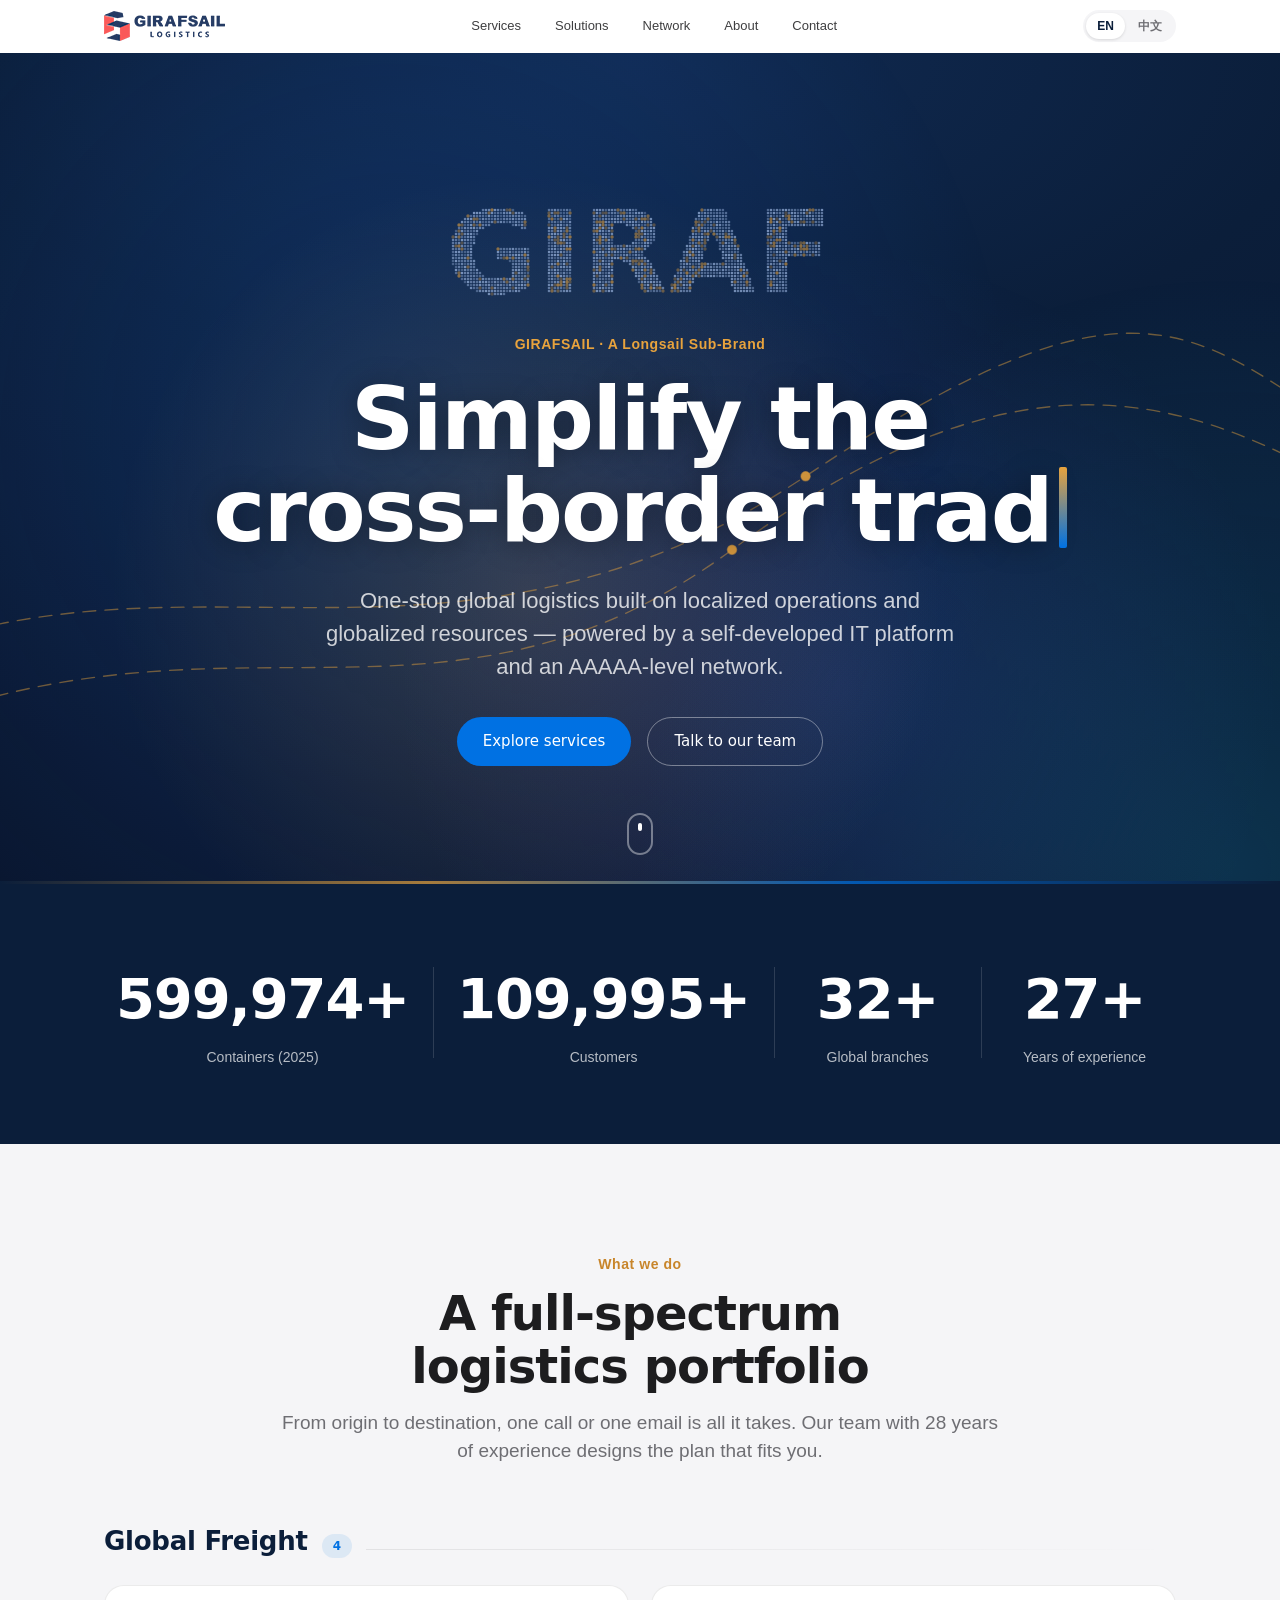
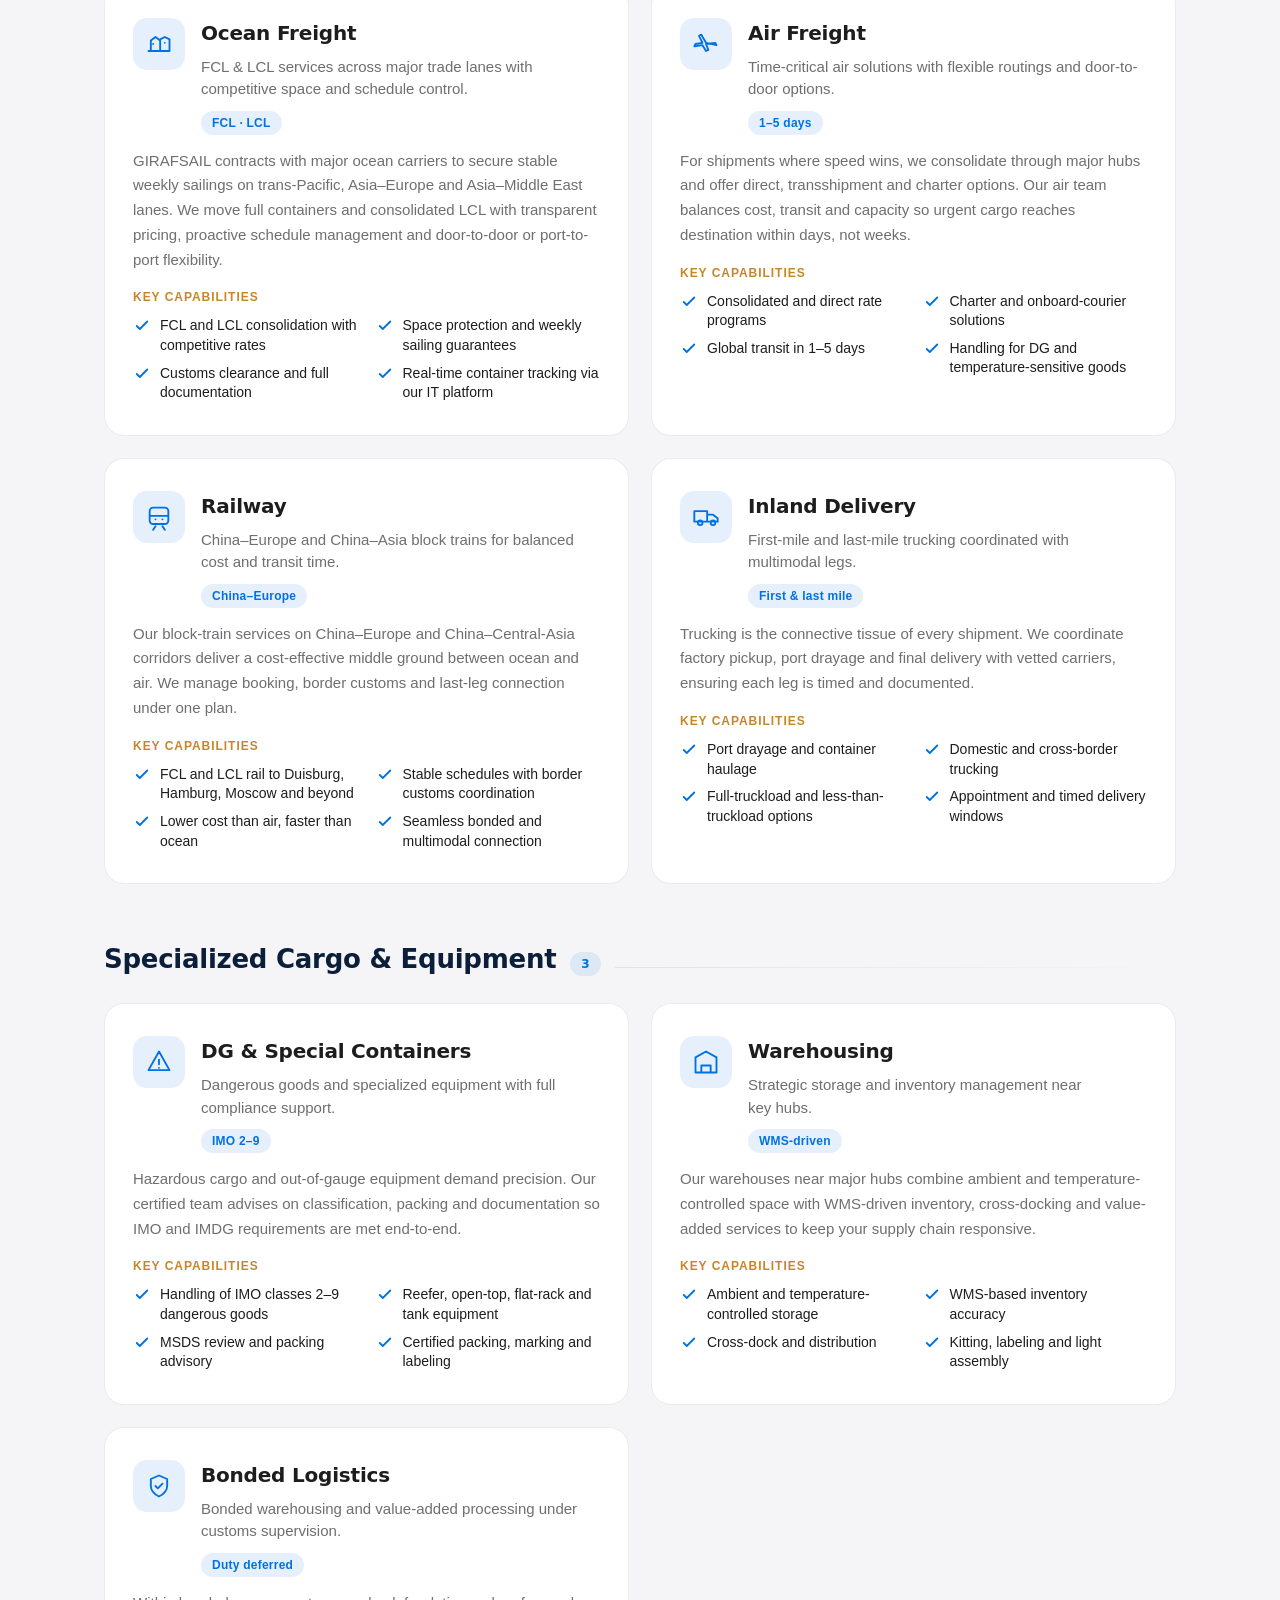
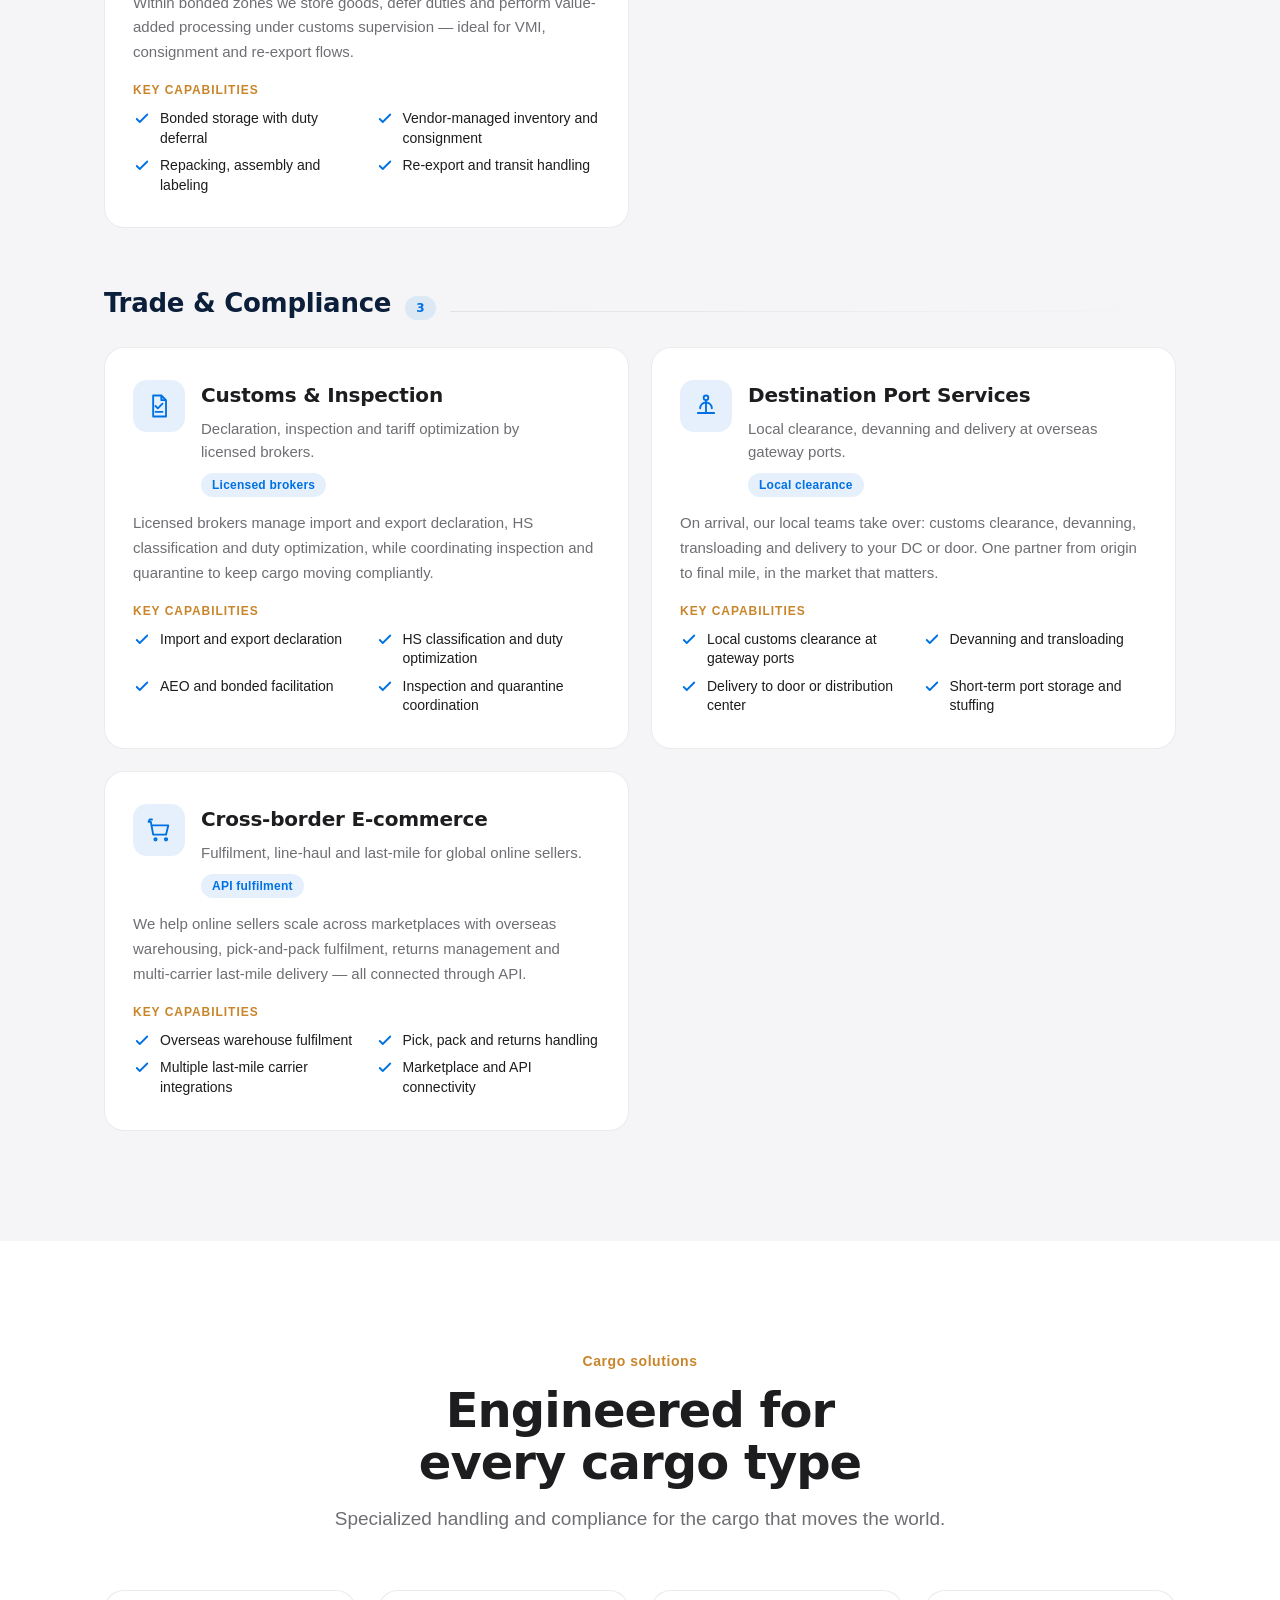
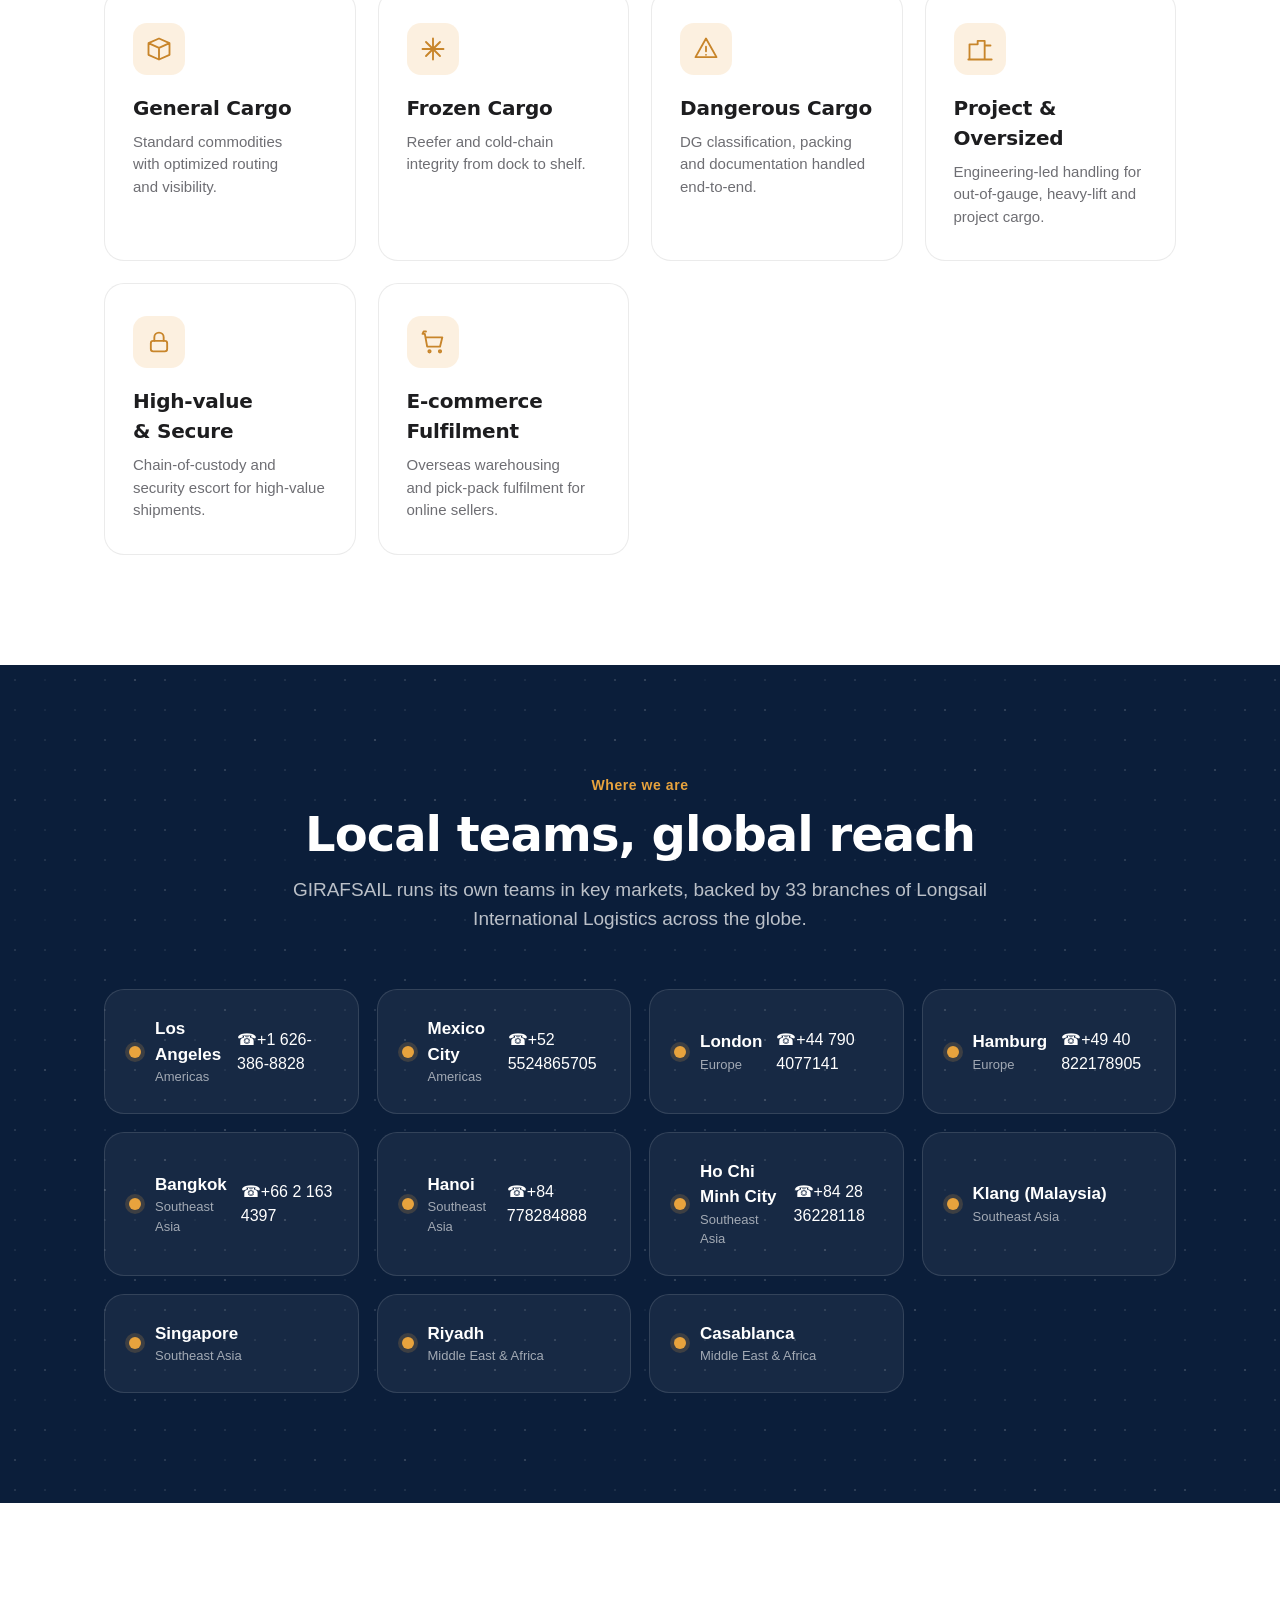
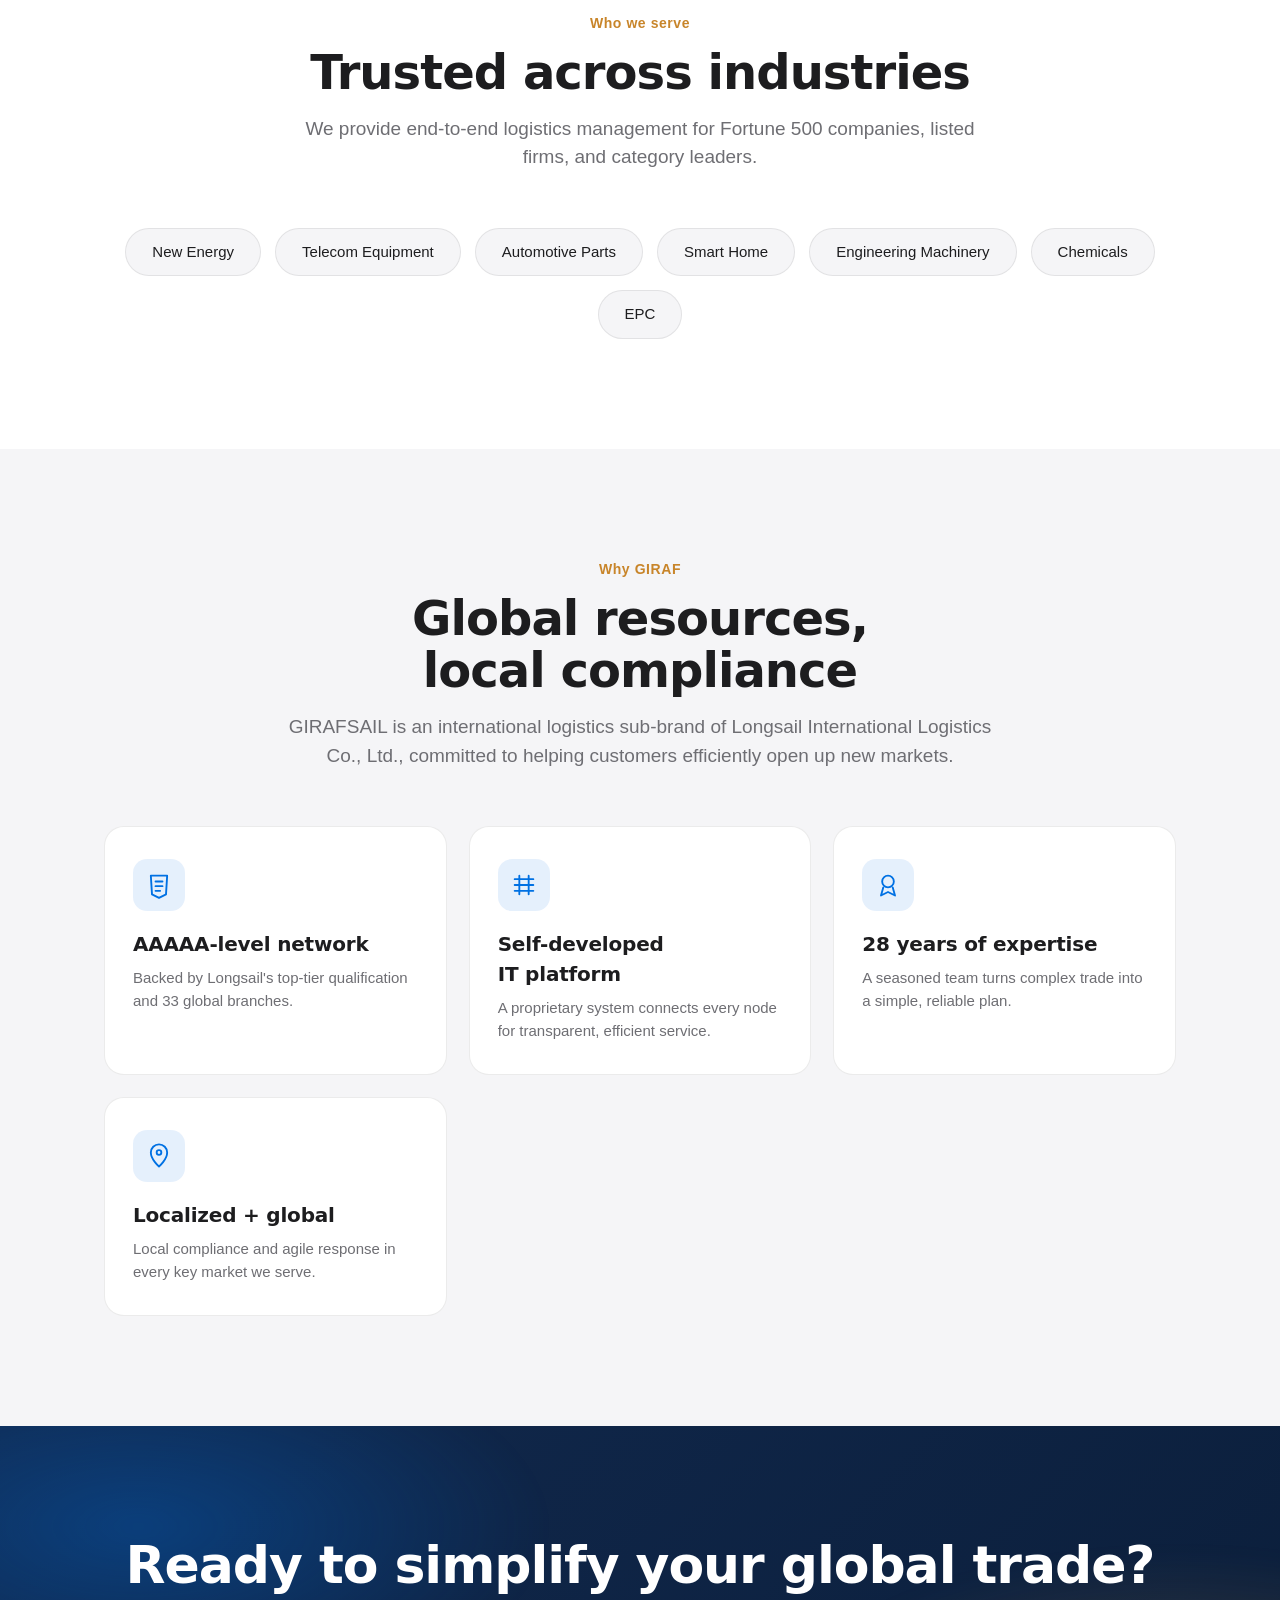
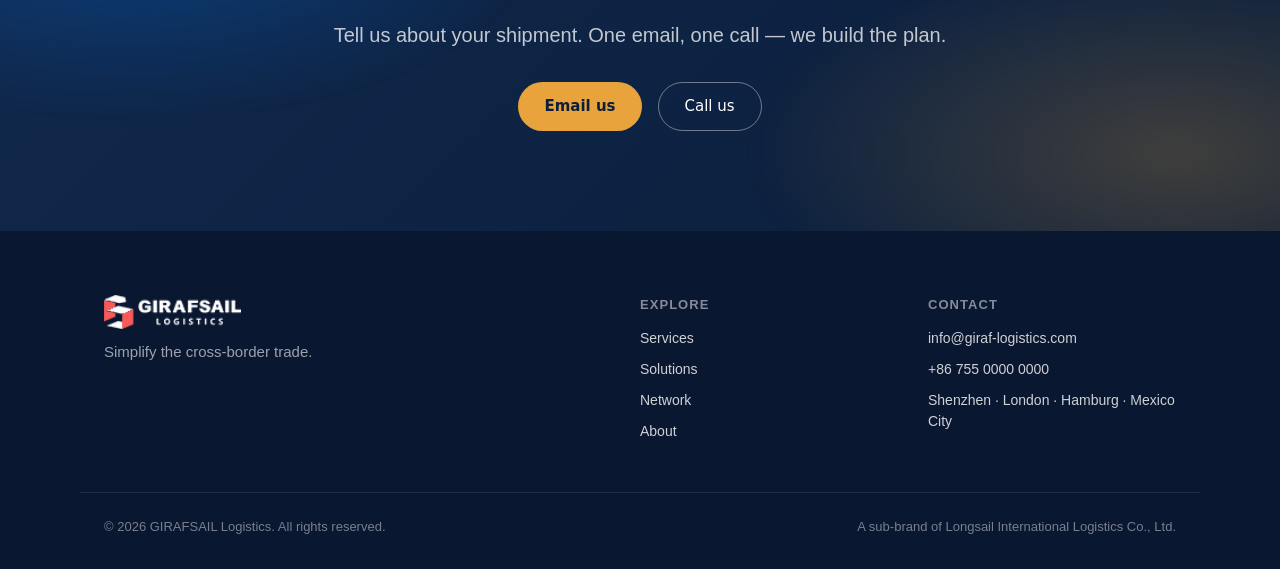
==== commit 0052a37b: "Network map: draw stylized continent landmasses behind pulse nodes so the base world map is visible" ====
--- a/index.html
+++ b/index.html
@@ -102,7 +102,7 @@
         <header class="section__head reveal">
           <p class="section__eyebrow" data-i18n="network.eyebrow">Where we are</p>
           <h2 class="section__title" data-i18n="network.title">Local teams, global reach</h2>
-          <p class="section__lead" data-i18n="network.lead">GIRAFSAIL runs its own teams in key markets, backed by 39 branches of Longsail International Logistics across the globe.</p>
+          <p class="section__lead" data-i18n="network.lead">GIRAFSAIL runs its own teams in key markets, backed by 33 branches of Longsail International Logistics across the globe.</p>
         </header>
         <div class="offices" id="officesGrid"><!-- rendered by JS --></div>
       </div>
--- a/assets/css/style.css
+++ b/assets/css/style.css
@@ -42,11 +42,20 @@
 /* Stroke Text — hollow outlined wordmark watermark behind each banner */
 .page-hero__stroke {
   position: absolute; left: 50%; top: 52%; transform: translate(-50%, -50%);
-  font-weight: 700; line-height: 1; letter-spacing: .02em; white-space: nowrap;
-  font-size: clamp(70px, 17vw, 230px); text-transform: uppercase;
-  color: transparent; -webkit-text-stroke: 2px rgb(var(--a));
-  opacity: .15; z-index: 1; pointer-events: none; user-select: none;
-}
+  width: min(92%, 1040px);
+  font-family: var(--font-display);
+  font-weight: 800; line-height: 1; letter-spacing: .01em; white-space: nowrap;
+  font-size: clamp(60px, 15vw, 190px); text-transform: uppercase;
+  color: transparent;
+  -webkit-text-stroke: 2px rgb(var(--a));
+  background: linear-gradient(90deg, rgb(var(--a)) 0 0) no-repeat left center;
+  -webkit-background-clip: text; background-clip: text;
+  background-size: 0% 100%;
+  opacity: .85; z-index: 1; pointer-events: none; user-select: none;
+  animation: pstroke-in 1s ease forwards, pstroke-fill 1.5s cubic-bezier(.2,.7,.2,1) .35s forwards;
+}
+@keyframes pstroke-in { from { opacity: 0; } to { opacity: .85; } }
+@keyframes pstroke-fill { from { background-size: 0% 100%; } to { background-size: 100% 100%; } }
 /* Stroke Text — single outlined keyword inside a headline */
 .hero__title .stroke { color: transparent; -webkit-text-stroke: 2px rgba(232,163,61,.92); }
 /* Particle Text canvas — home hero kinetic wordmark */
@@ -505,6 +514,7 @@
   .reveal { transition: none !important; opacity: 1 !important; transform: none !important; }
   .scroll-progress { display: none; }
   .hero__caret { animation: none; opacity: 1; }
+  .page-hero__stroke { background-size: 100% 100% !important; opacity: .85 !important; animation: none !important; }
 }
 
 /* ----------------------------- RESPONSIVE ----------------------------- */
@@ -517,7 +527,7 @@
   .contact { grid-template-columns: 1fr; gap: 28px; }
   .detail-list { grid-template-columns: 1fr; }
   .page-hero { padding: 96px 0 48px; }
-  .page-hero__stroke { font-size: clamp(54px, 22vw, 130px); top: 54%; opacity: .13; }
+  .page-hero__stroke { font-size: clamp(54px, 19vw, 140px); top: 54%; opacity: .8; }
 }
 
 /* burger menu engages before the inline nav can overflow (~860px) */
@@ -626,3 +636,57 @@
   .process { grid-template-columns: 1fr; }
   .svc-groups { gap: 44px; }
 }
+
+/* ---- About: history timeline ---- */
+.timeline { position: relative; margin: 10px 0 0; padding: 0; list-style: none; }
+.timeline::before {
+  content: ""; position: absolute; left: 7px; top: 6px; bottom: 0; width: 2px;
+  background: linear-gradient(180deg, var(--blue), var(--gold)); opacity: .35;
+}
+.timeline__item { position: relative; padding: 0 0 30px 42px; }
+.timeline__item:last-child { padding-bottom: 0; }
+.timeline__marker {
+  position: absolute; left: 0; top: 2px; width: 16px; height: 16px; border-radius: 50%;
+  background: #fff; border: 3px solid var(--gold); box-shadow: 0 0 0 4px rgba(232,163,61,.16);
+}
+.timeline__year {
+  display: inline-block; font-family: var(--font-display); font-size: 13px; font-weight: 700;
+  color: var(--blue); background: rgba(0,113,227,.10); padding: 2px 11px; border-radius: 999px;
+  margin-bottom: 10px; letter-spacing: .02em;
+}
+.timeline__title { font-size: 17px; font-weight: 700; color: var(--navy); margin: 0 0 6px; letter-spacing: -.01em; }
+.timeline__text { font-size: 14.5px; line-height: 1.65; color: var(--ink-soft); margin: 0; }
+
+/* ---- Network: pulse-radiation map ---- */
+.netmap-section { background: var(--navy); color: #fff; }
+.netmap-section .section__eyebrow { color: var(--gold); }
+.netmap-section .section__title { color: #fff; }
+.netmap {
+  position: relative; margin-top: 30px; border-radius: var(--radius); overflow: hidden;
+  background: radial-gradient(120% 130% at 50% 0%, #11294f 0%, #0b1e3a 55%, #08162c 100%);
+  border: 1px solid rgba(255,255,255,.08);
+}
+.netmap__canvas { display: block; width: 100%; height: auto; aspect-ratio: 2 / 1; }
+.netmap__tip {
+  position: absolute; z-index: 5; pointer-events: none; max-width: 240px;
+  padding: 9px 13px; border-radius: 12px; background: rgba(11,30,58,.94);
+  border: 1px solid rgba(232,163,61,.5); box-shadow: 0 12px 30px rgba(0,0,0,.35);
+  color: #fff; font-size: 13px; line-height: 1.5; opacity: 0; transition: opacity .15s;
+  transform: translate(-50%, calc(-100% - 14px));
+}
+.netmap__tip.is-on { opacity: 1; }
+.netmap__tip b { color: var(--gold); font-weight: 700; }
+.netmap__tip span { color: rgba(255,255,255,.72); }
+
+/* ---- Contact: office chips ---- */
+.contact-offices { display: flex; flex-wrap: wrap; gap: 8px; margin-top: 8px; }
+.contact-offices .chip {
+  background: rgba(0,113,227,.08); color: var(--blue); border: 1px solid rgba(0,113,227,.18);
+  border-radius: 999px; padding: 4px 13px; font-size: 13px; font-weight: 600;
+}
+.contact-offices .chip:hover { background: var(--blue); color: #fff; transform: translateY(-2px); }
+
+@media (max-width: 640px) {
+  .timeline__item { padding-left: 36px; }
+  .netmap__canvas { aspect-ratio: 1 / 1; }
+}
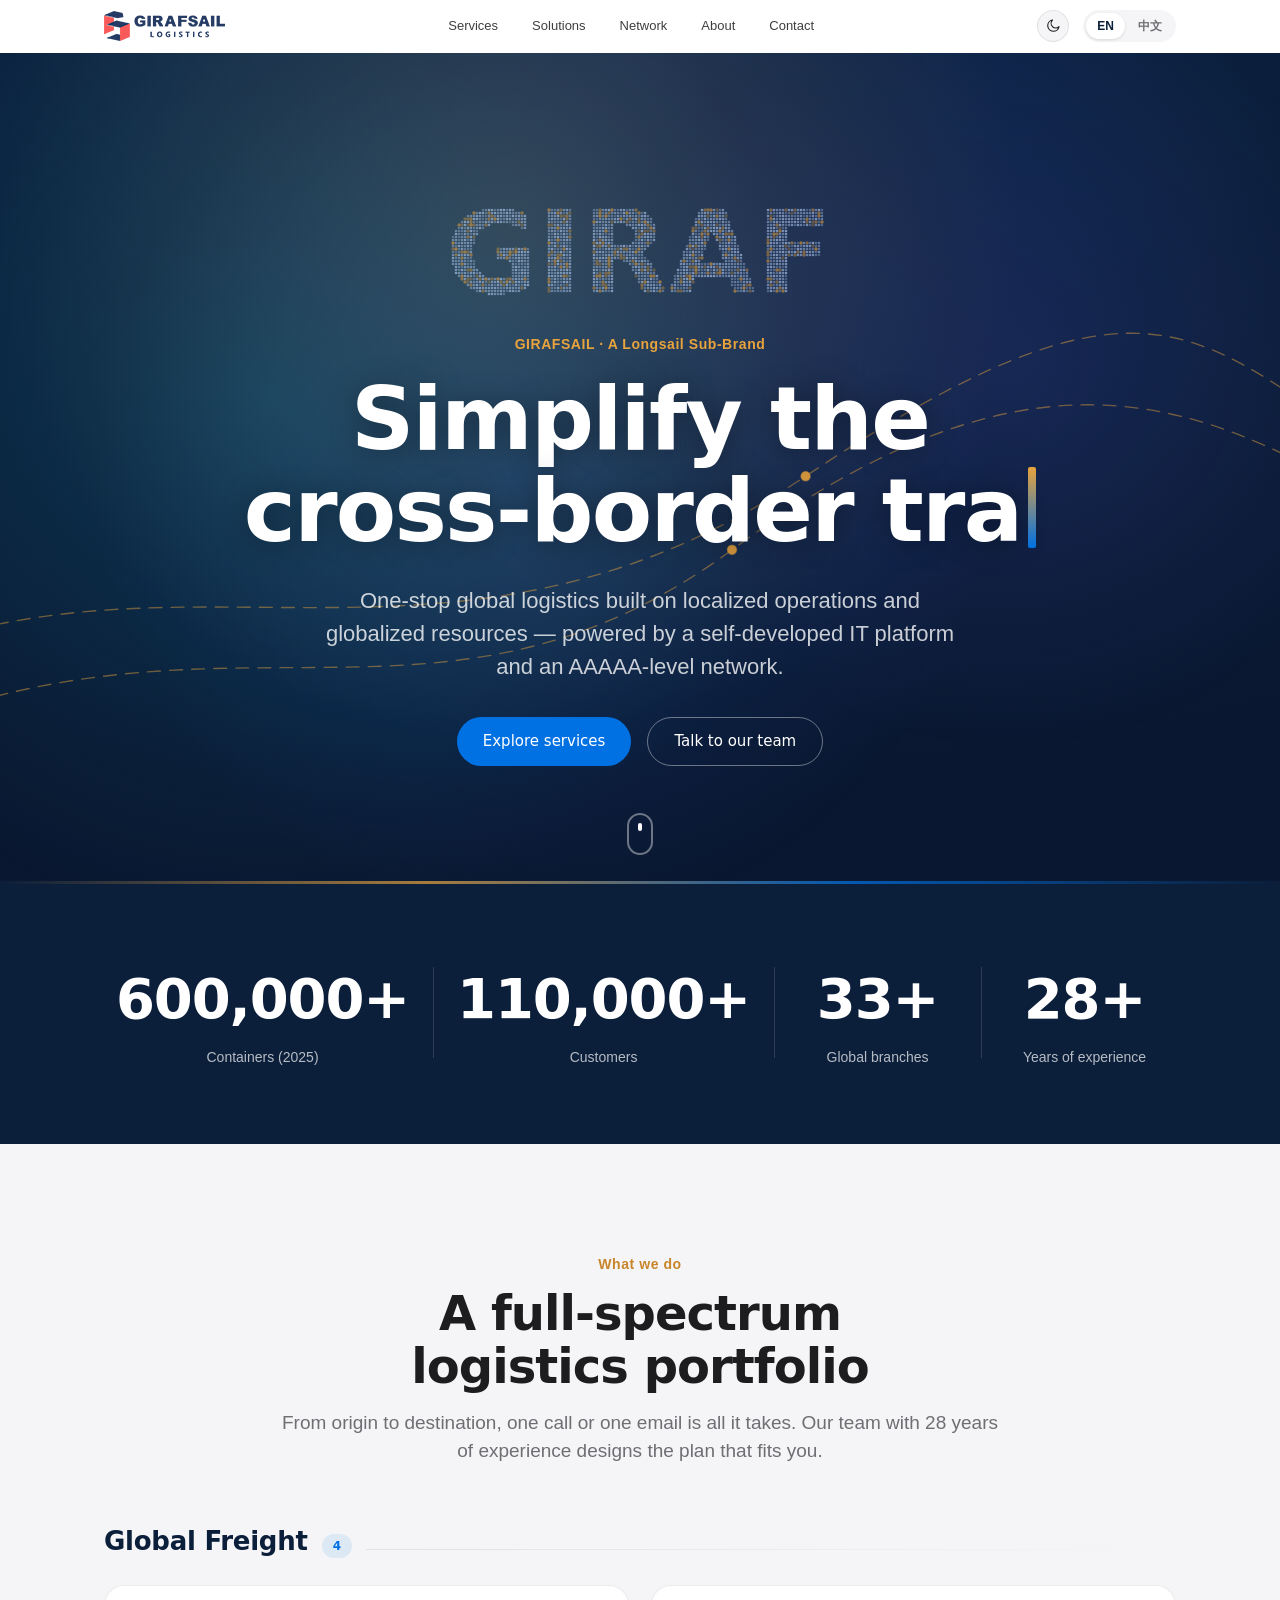
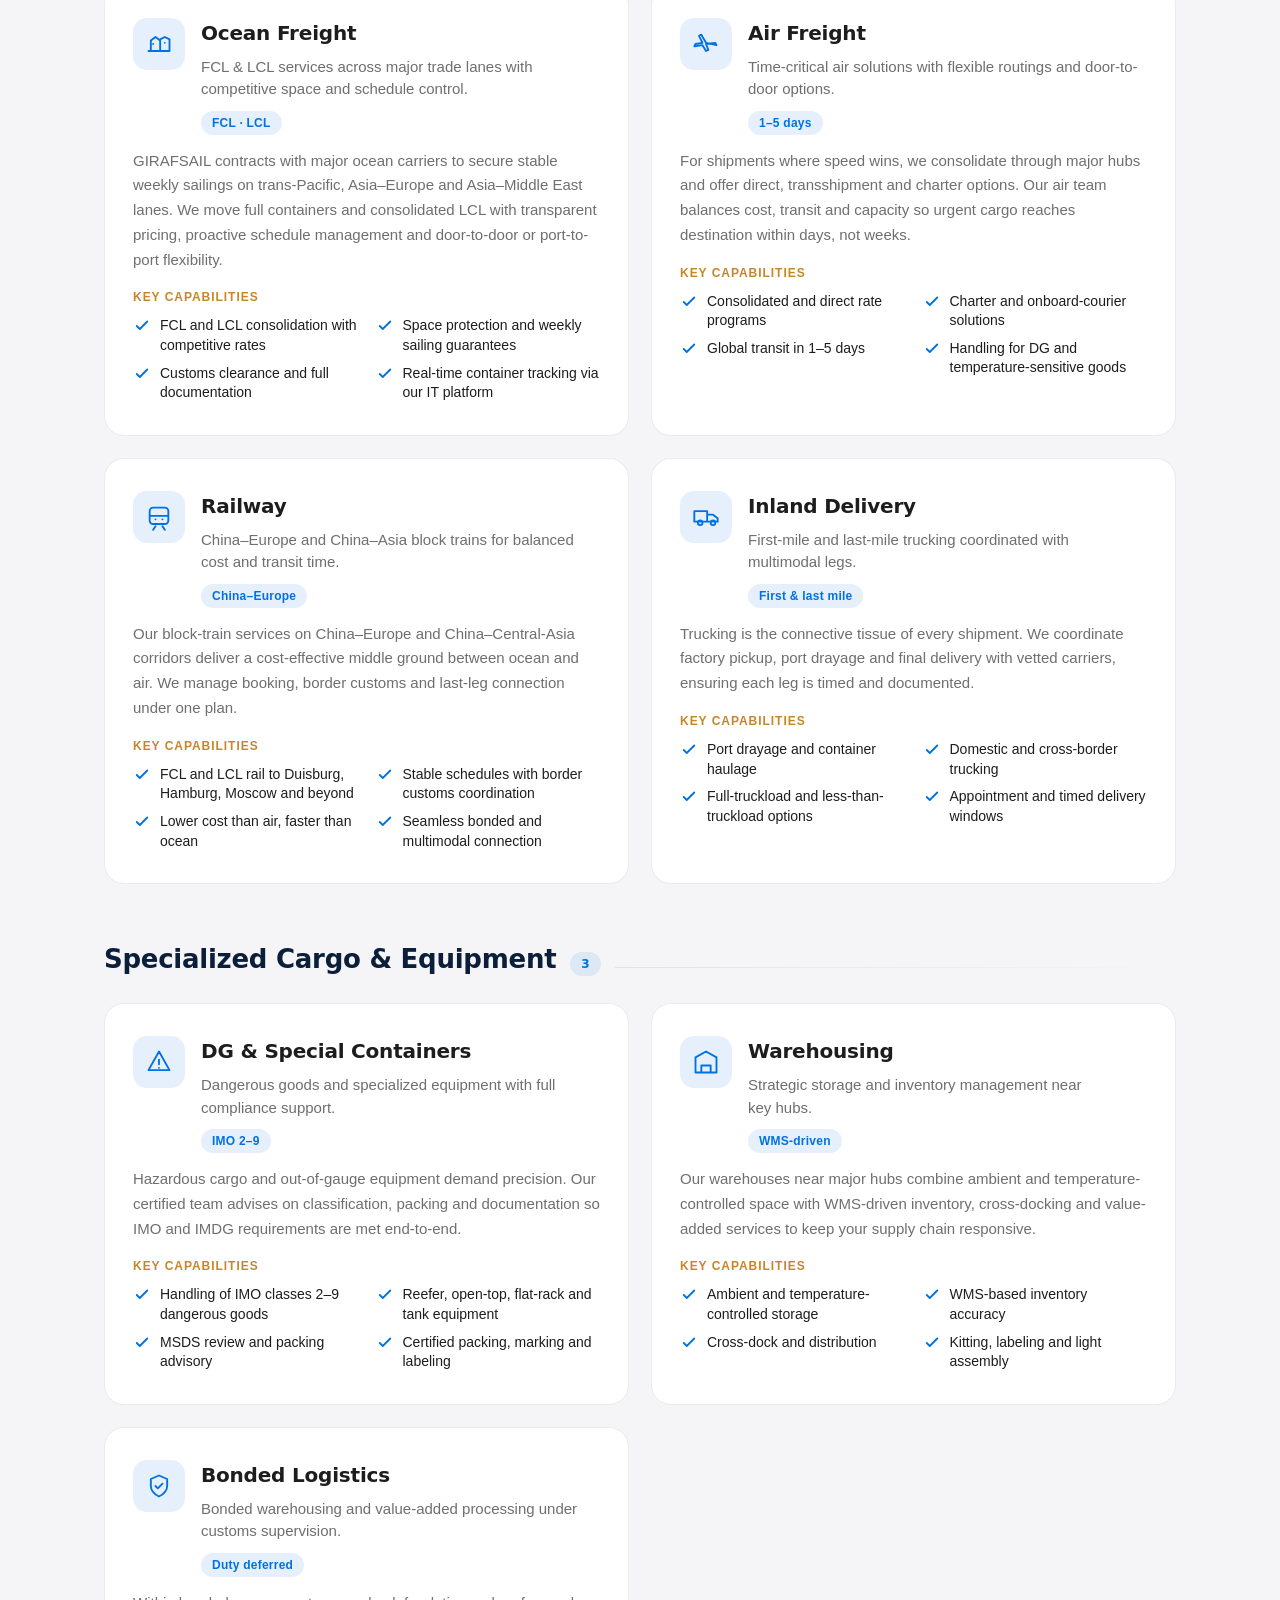
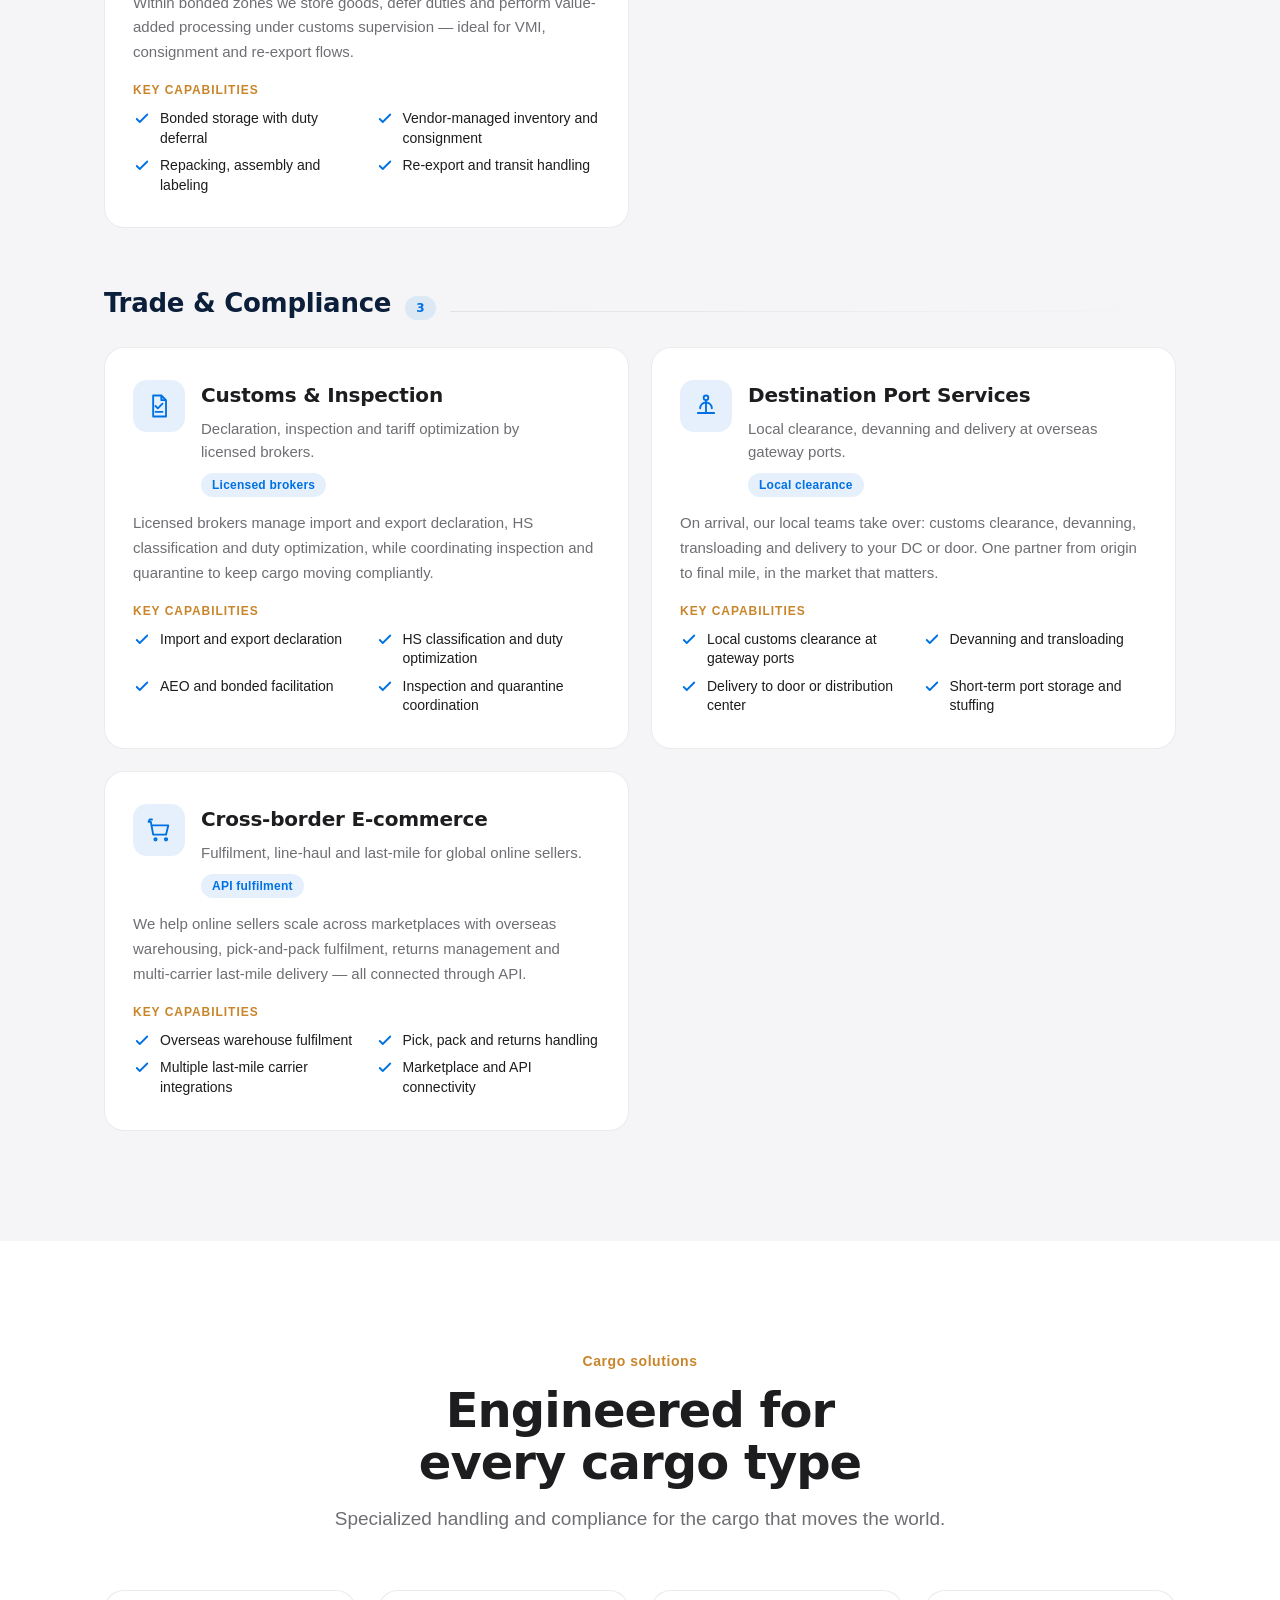
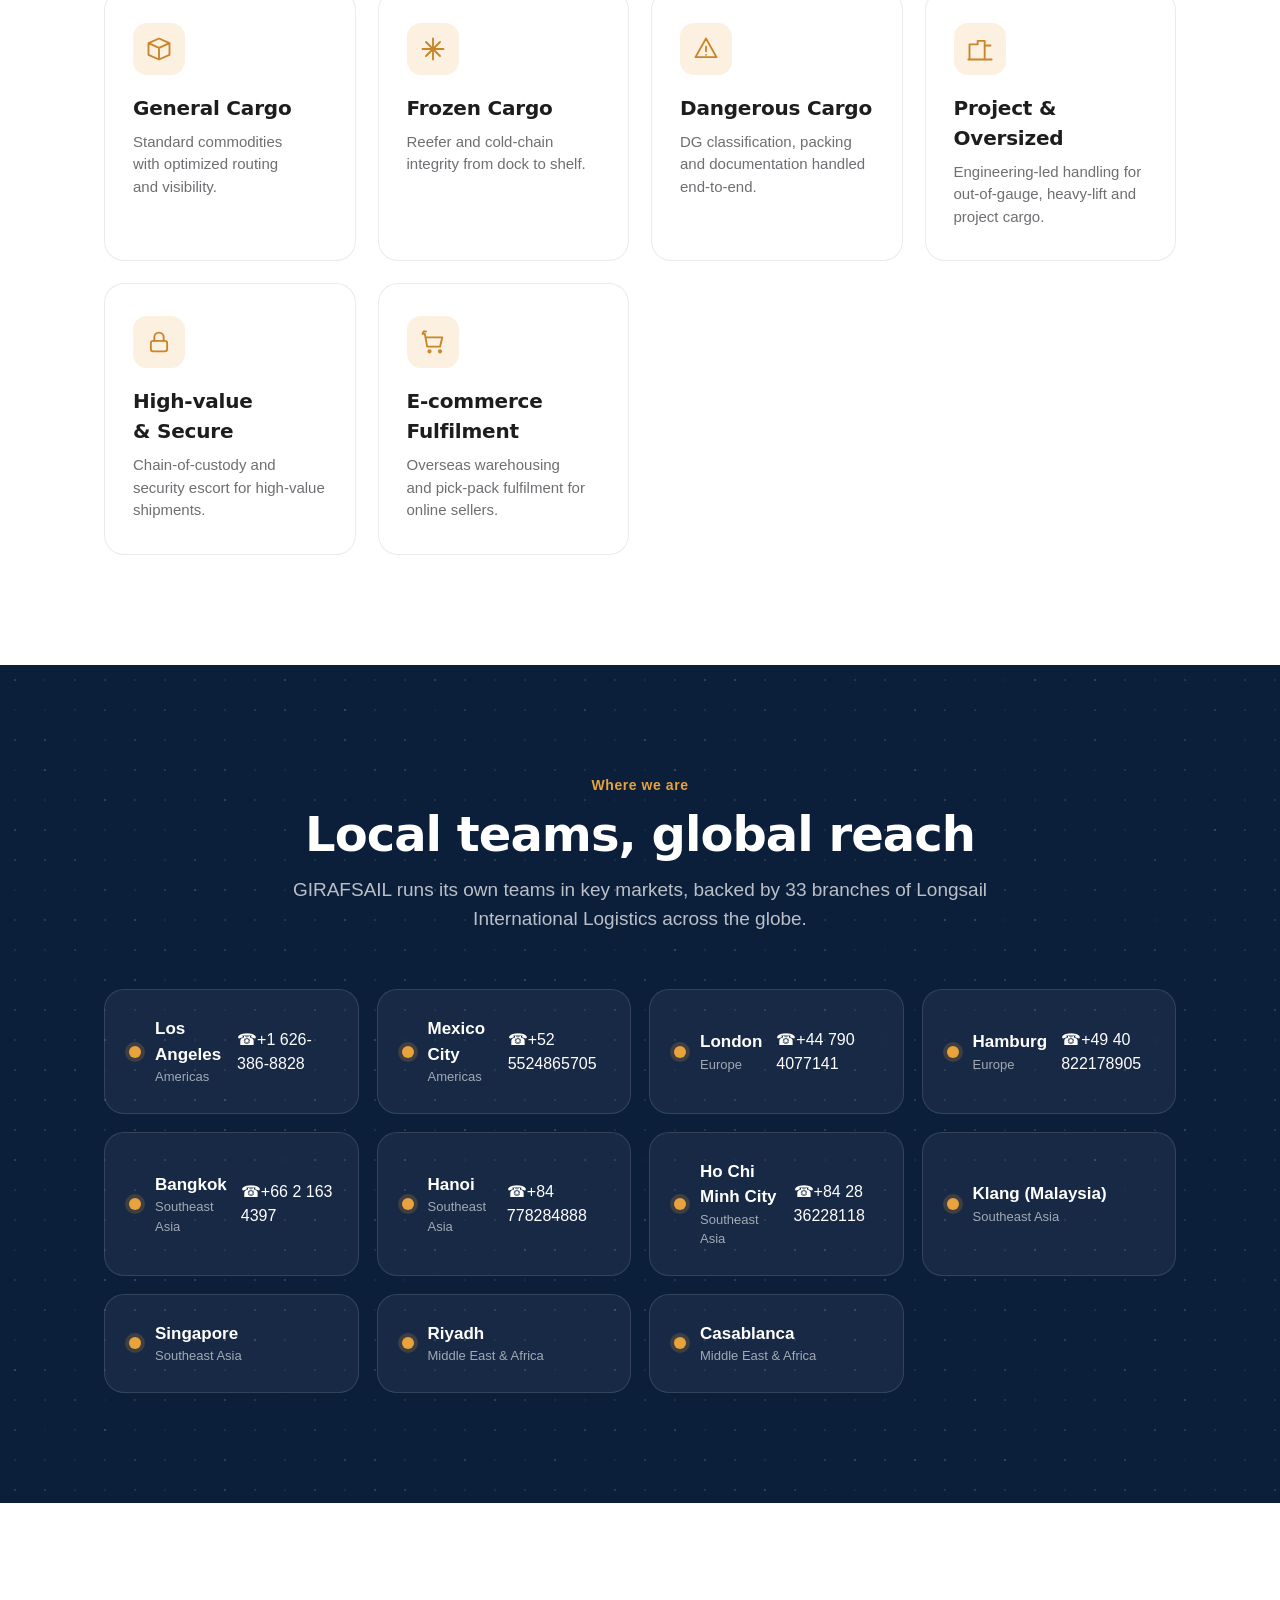
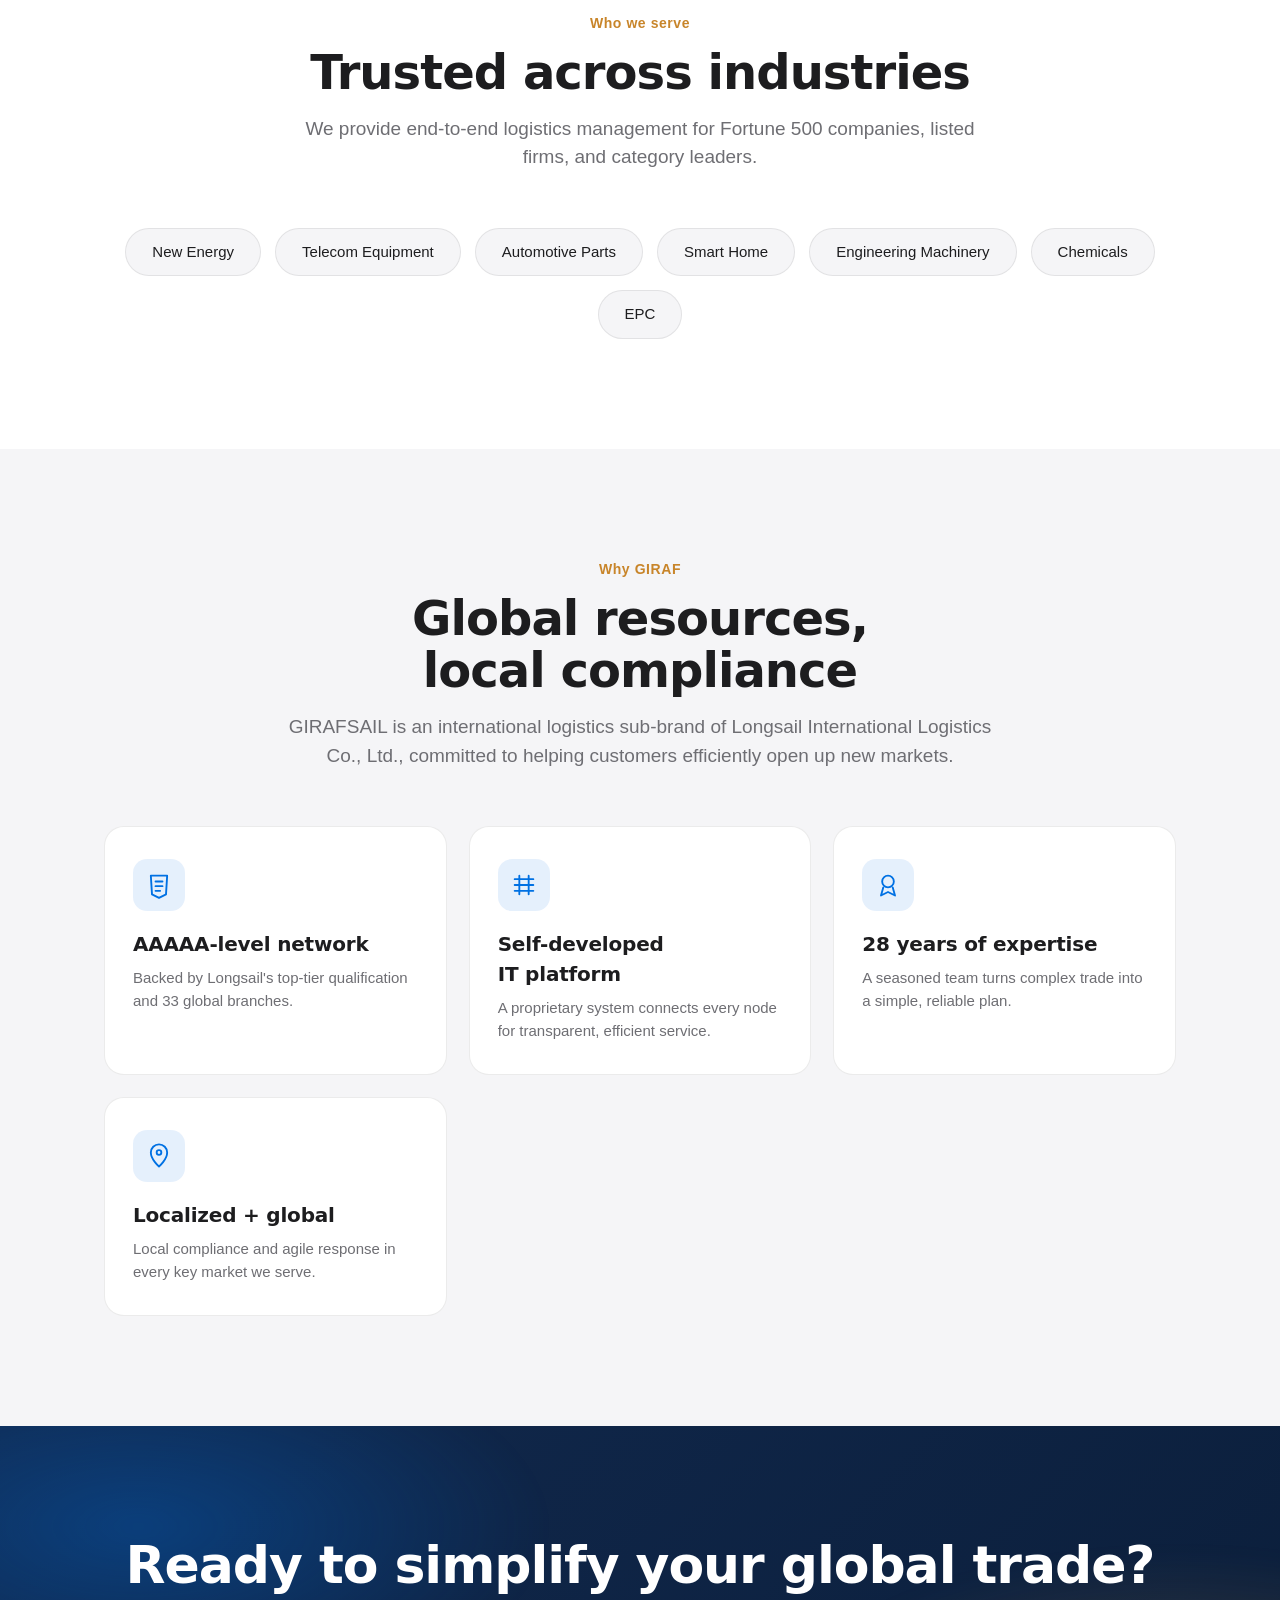
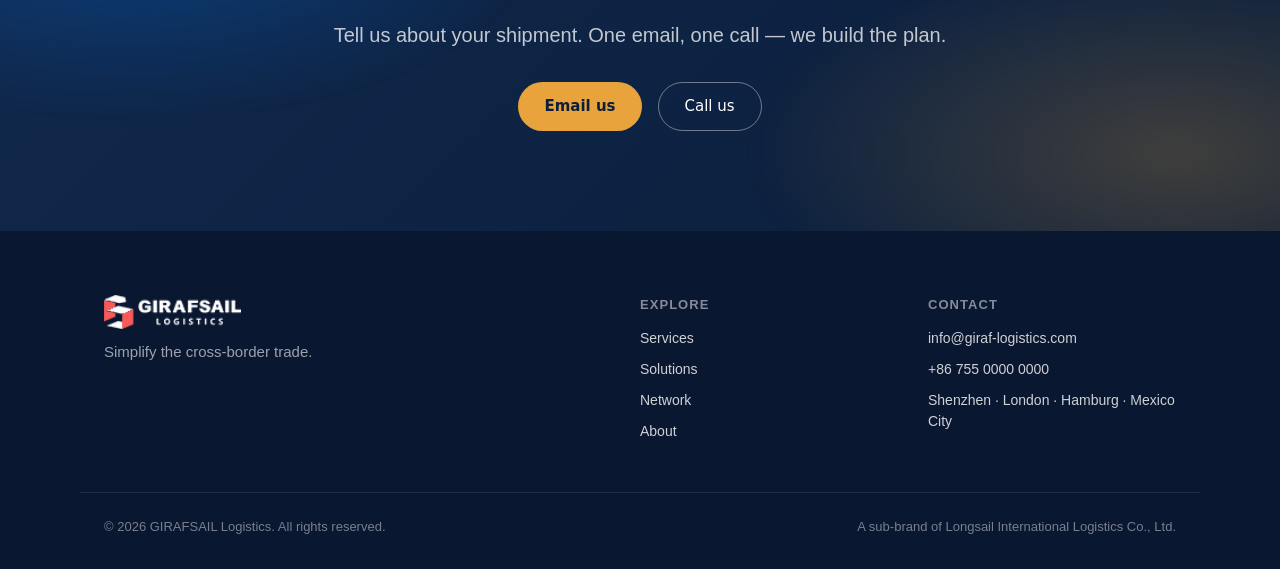
==== commit 65e7fe3f: "Nav theme toggle (lights off/on) with full dark theme; fix contact office-card hover jitter (popover" ====
--- a/index.html
+++ b/index.html
@@ -8,13 +8,25 @@
   <link rel="icon" type="image/png" href="assets/img/favicon.png" />
   <link rel="preconnect" href="https://fonts.googleapis.com" />
   <link rel="stylesheet" href="assets/css/style.css" />
+  <script>
+    /* apply the stored theme before first paint (no light flash on reload) */
+    (function () {
+      try {
+        var t = localStorage.getItem("giraf_theme");
+        document.documentElement.setAttribute("data-theme", t === "dark" ? "dark" : "light");
+      } catch (e) {
+        document.documentElement.setAttribute("data-theme", "light");
+      }
+    })();
+  </script>
 </head>
 <body data-page="home">
   <!-- ===================== NAV ===================== -->
   <header class="nav" id="nav">
     <div class="nav__inner">
       <a href="index.html" class="nav__logo" aria-label="GIRAFSAIL Logistics home">
-        <img src="assets/img/logo.png" alt="GIRAFSAIL Logistics" />
+        <img class="logo-light" src="assets/img/logo.png" alt="GIRAFSAIL Logistics" />
+        <img class="logo-dark" src="assets/img/logo-white.png" alt="" aria-hidden="true" />
       </a>
       <nav class="nav__links" id="navLinks">
         <a href="services.html" data-nav="services" data-i18n="nav.services">Services</a>
@@ -24,6 +36,10 @@
         <a href="contact.html" data-nav="contact" data-i18n="nav.contact">Contact</a>
       </nav>
       <div class="nav__right">
+        <button class="theme-toggle" id="themeToggle" type="button" aria-pressed="false" aria-label="Lights off" title="Lights off">
+          <svg class="theme-toggle__moon" viewBox="0 0 24 24" fill="none" stroke="currentColor" stroke-width="1.7" stroke-linecap="round" stroke-linejoin="round" aria-hidden="true"><path d="M21 12.8A8.5 8.5 0 1 1 11.2 3a6.6 6.6 0 0 0 9.8 9.8z"/></svg>
+          <svg class="theme-toggle__sun" viewBox="0 0 24 24" fill="none" stroke="currentColor" stroke-width="1.7" stroke-linecap="round" stroke-linejoin="round" aria-hidden="true"><circle cx="12" cy="12" r="4.2"/><path d="M12 2.6v2.2M12 19.2v2.2M4.4 4.4l1.6 1.6M18 18l1.6 1.6M2.6 12h2.2M19.2 12h2.2M4.4 19.6l1.6-1.6M18 6l1.6-1.6"/></svg>
+        </button>
         <div class="lang" id="langSwitch" role="group" aria-label="Language">
           <button class="lang__btn is-active" data-lang="en">EN</button>
           <button class="lang__btn" data-lang="zh">中文</button>
--- a/assets/css/style.css
+++ b/assets/css/style.css
@@ -13,6 +13,7 @@
   --gold: #e8a33d;
   --gold-deep: #c8852a;
   --line: rgba(0, 0, 0, 0.08);
+  --head: #0b1e3a; /* headings — flips in dark theme */
   --radius: 20px;
   --maxw: 1120px;
   --font: "Inter", -apple-system, BlinkMacSystemFont, "Segoe UI", "PingFang SC",
@@ -46,15 +47,10 @@
   font-family: var(--font-display);
   font-weight: 800; line-height: 1; letter-spacing: .01em; white-space: nowrap;
   font-size: clamp(60px, 15vw, 190px); text-transform: uppercase;
-  color: transparent;
-  -webkit-text-stroke: 2px rgb(var(--a));
-  background: linear-gradient(90deg, rgb(var(--a)) 0 0) no-repeat left center;
-  -webkit-background-clip: text; background-clip: text;
-  background-size: 0% 100%;
-  opacity: .85; z-index: 1; pointer-events: none; user-select: none;
-  animation: pstroke-in 1s ease forwards, pstroke-fill 1.5s cubic-bezier(.2,.7,.2,1) .35s forwards;
-}
-@keyframes pstroke-in { from { opacity: 0; } to { opacity: .85; } }
+  color: transparent; -webkit-text-stroke: 2px rgb(var(--a));
+  opacity: .12; z-index: 1; pointer-events: none; user-select: none;
+}
+@keyframes pstroke-in { from { opacity: 0; } to { opacity: 1; } }
 @keyframes pstroke-fill { from { background-size: 0% 100%; } to { background-size: 100% 100%; } }
 /* Stroke Text — single outlined keyword inside a headline */
 .hero__title .stroke { color: transparent; -webkit-text-stroke: 2px rgba(232,163,61,.92); }
@@ -100,7 +96,7 @@
   font: inherit; font-size: 12px; font-weight: 600; color: var(--ink-soft);
   padding: 4px 11px; border-radius: 999px; transition: all .2s;
 }
-.lang__btn.is-active { background: var(--paper); color: var(--navy); box-shadow: 0 1px 3px rgba(0,0,0,.12); }
+.lang__btn.is-active { background: var(--paper); color: var(--head); box-shadow: 0 1px 3px rgba(0,0,0,.12); }
 
 .nav__burger { display: none; flex-direction: column; gap: 4px; background: none; border: 0; cursor: pointer; padding: 6px; }
 .nav__burger span { width: 20px; height: 2px; background: var(--ink); border-radius: 2px; transition: .3s; }
@@ -344,7 +340,7 @@
 .page-hero__canvas { position: absolute; inset: 0; width: 100%; height: 100%; z-index: 0; opacity: .92; }
 .page-hero .wrap { position: relative; z-index: 2; }
 .page-hero__eyebrow { font-size: 13px; font-weight: 600; color: rgb(var(--a)); letter-spacing: .14em; text-transform: uppercase; margin-bottom: 12px; }
-.page-hero__title { font-size: clamp(34px, 5vw, 56px); font-weight: 700; letter-spacing: -0.02em; line-height: 1.05; background: linear-gradient(100deg, #ffffff 32%, rgb(var(--a)) 100%); -webkit-background-clip: text; background-clip: text; -webkit-text-fill-color: transparent; color: transparent; }
+.page-hero__title { font-size: clamp(34px, 5vw, 56px); font-weight: 700; letter-spacing: -0.02em; line-height: 1.18; padding-bottom: .16em; margin-bottom: -.16em; color: transparent; -webkit-text-fill-color: transparent; -webkit-text-stroke: 2px rgb(var(--a)); background: linear-gradient(100deg, #ffffff 22%, rgb(var(--a)) 100%); -webkit-background-clip: text; background-clip: text; background-repeat: no-repeat; background-position: left center; background-size: 0% 100%; animation: pstroke-in 1s ease forwards, pstroke-fill 1.6s cubic-bezier(.2,.7,.2,1) .3s forwards; }
 .page-hero__lead { font-size: clamp(16px, 2vw, 19px); color: rgba(255, 255, 255, .82); margin: 16px auto 0; max-width: 680px; }
 
 .nav__links a.is-active { color: var(--blue); }
@@ -355,7 +351,7 @@
 .about-story__lead {
   font-family: var(--font-display);
   font-size: clamp(22px, 3.2vw, 34px); font-weight: 600; line-height: 1.34;
-  letter-spacing: -0.01em; color: var(--navy);
+  letter-spacing: -0.01em; color: var(--head);
   max-width: 880px; margin: 0 auto 56px; text-align: center;
 }
 .about-foundations { display: grid; grid-template-columns: repeat(3, 1fr); gap: 22px; margin-bottom: 64px; }
@@ -400,7 +396,7 @@
 .subs__group-head { display: flex; align-items: center; gap: 14px; margin-bottom: 18px; }
 .subs__group-name {
   font-family: var(--font-display);
-  font-size: 18px; font-weight: 600; color: var(--navy); letter-spacing: .01em;
+  font-size: 18px; font-weight: 600; color: var(--head); letter-spacing: .01em;
 }
 .subs__group-count {
   font-family: var(--font-display);
@@ -422,7 +418,7 @@
 }
 .sub-office__city {
   font-family: var(--font-display); font-size: 16px; font-weight: 700;
-  color: var(--navy); letter-spacing: .01em; margin: 0 0 8px;
+  color: var(--head); letter-spacing: .01em; margin: 0 0 8px;
 }
 .sub-office__addr {
   font-size: 13px; line-height: 1.55; color: var(--ink-soft);
@@ -514,7 +510,8 @@
   .reveal { transition: none !important; opacity: 1 !important; transform: none !important; }
   .scroll-progress { display: none; }
   .hero__caret { animation: none; opacity: 1; }
-  .page-hero__stroke { background-size: 100% 100% !important; opacity: .85 !important; animation: none !important; }
+  .page-hero__stroke { opacity: .12 !important; }
+  .page-hero__title { background-size: 100% 100% !important; animation: none !important; }
 }
 
 /* ----------------------------- RESPONSIVE ----------------------------- */
@@ -578,7 +575,7 @@
   border-radius: 12px; padding: 12px 16px; white-space: nowrap;
 }
 .about-promise__body { min-width: 0; }
-.about-promise__title { margin: 0 0 6px; font-size: 17px; font-weight: 600; color: var(--navy); letter-spacing: -0.01em; }
+.about-promise__title { margin: 0 0 6px; font-size: 17px; font-weight: 600; color: var(--head); letter-spacing: -0.01em; }
 .about-promise__text { margin: 0; font-size: 15px; line-height: 1.62; color: var(--ink-soft); }
 @media (max-width: 640px) {
   .about-promise { flex-direction: column; align-items: flex-start; gap: 16px; }
@@ -590,7 +587,7 @@
 .svc-group__head { display: flex; align-items: baseline; gap: 14px; margin-bottom: 24px; }
 .svc-group__title {
   font-family: var(--font-display); font-size: clamp(20px, 2.6vw, 26px);
-  font-weight: 600; color: var(--navy); letter-spacing: -0.01em;
+  font-weight: 600; color: var(--head); letter-spacing: -0.01em;
 }
 .svc-group__count {
   font-family: var(--font-display); font-size: 12px; font-weight: 700; color: var(--blue);
@@ -654,7 +651,7 @@
   color: var(--blue); background: rgba(0,113,227,.10); padding: 2px 11px; border-radius: 999px;
   margin-bottom: 10px; letter-spacing: .02em;
 }
-.timeline__title { font-size: 17px; font-weight: 700; color: var(--navy); margin: 0 0 6px; letter-spacing: -.01em; }
+.timeline__title { font-size: 17px; font-weight: 700; color: var(--head); margin: 0 0 6px; letter-spacing: -.01em; }
 .timeline__text { font-size: 14.5px; line-height: 1.65; color: var(--ink-soft); margin: 0; }
 
 /* ---- Network: pulse-radiation map ---- */
@@ -678,15 +675,161 @@
 .netmap__tip b { color: var(--gold); font-weight: 700; }
 .netmap__tip span { color: rgba(255,255,255,.72); }
 
-/* ---- Contact: office chips ---- */
-.contact-offices { display: flex; flex-wrap: wrap; gap: 8px; margin-top: 8px; }
-.contact-offices .chip {
-  background: rgba(0,113,227,.08); color: var(--blue); border: 1px solid rgba(0,113,227,.18);
-  border-radius: 999px; padding: 4px 13px; font-size: 13px; font-weight: 600;
-}
-.contact-offices .chip:hover { background: var(--blue); color: #fff; transform: translateY(-2px); }
+/* ---- Contact: office cards (hover reveals address & phone) ---- */
+.contact-offices { display: grid; grid-template-columns: repeat(2, minmax(0, 1fr)); gap: 10px; margin-top: 8px; }
+.office-card {
+  position: relative; background: rgba(0,113,227,.07); border: 1px solid rgba(0,113,227,.18);
+  border-radius: 14px; padding: 12px 14px; cursor: default; outline: none;
+  transition: background .25s, border-color .25s, box-shadow .25s, transform .25s;
+}
+.office-card:hover, .office-card:focus-visible, .office-card:focus-within {
+  background: #fff; border-color: rgba(0,113,227,.4); transform: translateY(-2px);
+  box-shadow: 0 14px 30px rgba(11,30,58,.12); z-index: 5;
+}
+.office-card__top { display: flex; align-items: baseline; justify-content: space-between; gap: 8px; }
+.office-card__city { font-size: 14px; font-weight: 700; color: var(--head); letter-spacing: -.01em; }
+.office-card__country { font-size: 11px; font-weight: 600; color: rgba(11,30,58,.5); text-transform: uppercase; letter-spacing: .06em; }
+/* The detail panel is an absolutely-positioned popover, so hovering never
+   changes any card's height — the old grid-rows expansion grew the hovered
+   card, pushed the row underneath it, and the cursor ended up bouncing
+   between card/off-card, which read as the page jittering. */
+.office-card__detail {
+  position: absolute; left: 0; right: 0; top: 100%; margin-top: 8px;
+  background: #fff; border: 1px solid rgba(0,113,227,.28); border-radius: 12px;
+  padding: 12px 14px; box-shadow: 0 18px 38px rgba(11,30,58,.18);
+  opacity: 0; visibility: hidden; transform: translateY(-6px);
+  transition: opacity .2s ease, transform .2s ease, visibility .2s ease;
+  pointer-events: none; z-index: 30;
+}
+/* invisible bridge across the 8px gap so the pointer never leaves the card */
+.office-card__detail::before { content: ""; position: absolute; left: 0; right: 0; top: -10px; height: 10px; }
+.office-card:hover .office-card__detail,
+.office-card:focus-visible .office-card__detail,
+.office-card:focus-within .office-card__detail {
+  opacity: 1; visibility: visible; transform: translateY(0); pointer-events: auto;
+}
+.office-card__addr { font-size: 12.5px; line-height: 1.5; color: var(--ink-soft); margin: 0 0 6px; }
+.office-card__phone { font-size: 13px; font-weight: 600; color: var(--blue); text-decoration: none; white-space: nowrap; }
+.office-card__phone::before { content: "\260E"; margin-right: 5px; color: var(--gold); }
+/* touch devices: no hover — keep details visible */
+@media (hover: none) {
+  .office-card__detail {
+    position: static; margin-top: 12px; opacity: 1; visibility: visible;
+    transform: none; padding: 0; border: 0; box-shadow: none;
+    background: transparent; pointer-events: auto;
+  }
+  .office-card__detail::before { display: none; }
+}
+@media (max-width: 480px) {
+  .contact-offices { grid-template-columns: 1fr; }
+  .office-card__detail {
+    position: static; margin-top: 12px; opacity: 1; visibility: visible;
+    transform: none; padding: 0; border: 0; box-shadow: none;
+    background: transparent; pointer-events: auto;
+  }
+  .office-card__detail::before { display: none; }
+}
 
 @media (max-width: 640px) {
   .timeline__item { padding-left: 36px; }
   .netmap__canvas { aspect-ratio: 1 / 1; }
 }
+
+/* ===================================================================
+   THEME TOGGLE (开灯 / 关灯)
+   =================================================================== */
+.theme-toggle {
+  display: inline-grid; place-items: center; width: 32px; height: 32px; padding: 0;
+  border-radius: 999px; border: 1px solid var(--line); background: var(--gray);
+  color: var(--ink); cursor: pointer;
+  transition: background .25s, color .25s, border-color .25s, transform .25s;
+}
+.theme-toggle:hover { color: var(--blue); border-color: rgba(0,113,227,.45); transform: translateY(-1px); }
+.theme-toggle:focus-visible { outline: 2px solid var(--blue); outline-offset: 2px; }
+.theme-toggle svg { width: 16px; height: 16px; display: block; }
+.theme-toggle .theme-toggle__sun { display: none; }
+html[data-theme="dark"] .theme-toggle .theme-toggle__sun { display: block; }
+html[data-theme="dark"] .theme-toggle .theme-toggle__moon { display: none; }
+html[data-theme="dark"] .theme-toggle { background: rgba(255,255,255,.08); }
+
+/* nav logo swaps to the white lockup on dark */
+.nav__logo .logo-dark { display: none; }
+html[data-theme="dark"] .nav__logo .logo-light { display: none; }
+html[data-theme="dark"] .nav__logo .logo-dark { display: block; }
+
+/* ===================================================================
+   DARK THEME — everything below only applies with data-theme="dark"
+   =================================================================== */
+html[data-theme="dark"] {
+  --ink: #e7ecf6;
+  --ink-soft: #97a3bb;
+  --paper: #070c17;
+  --gray: #0d1526;
+  --line: rgba(255, 255, 255, 0.10);
+  --head: #eef3fb;
+  --blue: #3f97f5;
+  --gold-deep: #e8a33d;
+}
+html[data-theme="dark"] body { background: var(--paper); color: var(--ink); }
+
+/* nav + mobile drawer */
+html[data-theme="dark"] .nav { background: rgba(7,12,23,.72); }
+html[data-theme="dark"] .nav--scrolled {
+  background: rgba(7,12,23,.88);
+  box-shadow: 0 1px 0 rgba(255,255,255,.07), 0 8px 30px rgba(0,0,0,.5);
+}
+html[data-theme="dark"] .lang__btn.is-active { box-shadow: 0 1px 3px rgba(0,0,0,.55); }
+html[data-theme="dark"] .nav__links.is-open { background: rgba(7,12,23,.97); }
+
+/* surfaces that were hard-coded white */
+html[data-theme="dark"] .card,
+html[data-theme="dark"] .section--gray .card,
+html[data-theme="dark"] .about-found,
+html[data-theme="dark"] .sub-office,
+html[data-theme="dark"] .proc-step,
+html[data-theme="dark"] .about-promise__badge,
+html[data-theme="dark"] .office-card__detail { background: #101a2e; }
+html[data-theme="dark"] .card:hover,
+html[data-theme="dark"] .about-found:hover,
+html[data-theme="dark"] .sub-office:hover { box-shadow: 0 18px 40px rgba(0,0,0,.5); }
+html[data-theme="dark"] .card::before {
+  background: radial-gradient(240px circle at var(--mx, -300px) var(--my, -300px),
+    rgba(80,150,255,.20), transparent 62%);
+}
+html[data-theme="dark"] .office-card { background: rgba(63,151,245,.12); border-color: rgba(63,151,245,.3); }
+html[data-theme="dark"] .office-card:hover,
+html[data-theme="dark"] .office-card:focus-visible {
+  background: #101a2e; border-color: rgba(63,151,245,.55);
+  box-shadow: 0 14px 30px rgba(0,0,0,.5);
+}
+html[data-theme="dark"] .office-card__detail {
+  border-color: rgba(63,151,245,.35); box-shadow: 0 18px 38px rgba(0,0,0,.6);
+}
+
+/* forms */
+html[data-theme="dark"] .contact-form input,
+html[data-theme="dark"] .contact-form textarea {
+  background: #0d1728; color: var(--ink); border-color: rgba(255,255,255,.14);
+}
+html[data-theme="dark"] .contact-form input::placeholder,
+html[data-theme="dark"] .contact-form textarea::placeholder { color: #6b778e; }
+
+/* text colours that were tuned for a white card */
+html[data-theme="dark"] .office-card__country { color: rgba(231,236,246,.5); }
+html[data-theme="dark"] .about-promise__badge { color: #a99dff; }
+
+/* misc accents that were tuned for a white page */
+html[data-theme="dark"] .timeline__marker { background: #0d1728; }
+html[data-theme="dark"] .subs__group-count { color: #4fd6dc; background: rgba(79,214,220,.14); }
+html[data-theme="dark"] .section__eyebrow { color: var(--gold); }
+html[data-theme="dark"] .about-found:hover { box-shadow: 0 18px 40px rgba(0,0,0,.5); }
+
+/* already-dark bands: shift a touch lighter than the page so they read
+   as distinct panels instead of blending into the background */
+html[data-theme="dark"] .section--dark,
+html[data-theme="dark"] .stats,
+html[data-theme="dark"] .netmap-section { background: #0a1424; }
+
+/* keep the primary CTA on brand blue (its label is white) */
+html[data-theme="dark"] .btn--primary { background: #0071e3; }
+html[data-theme="dark"] .chip:hover { background: #1b2c49; color: var(--ink); }
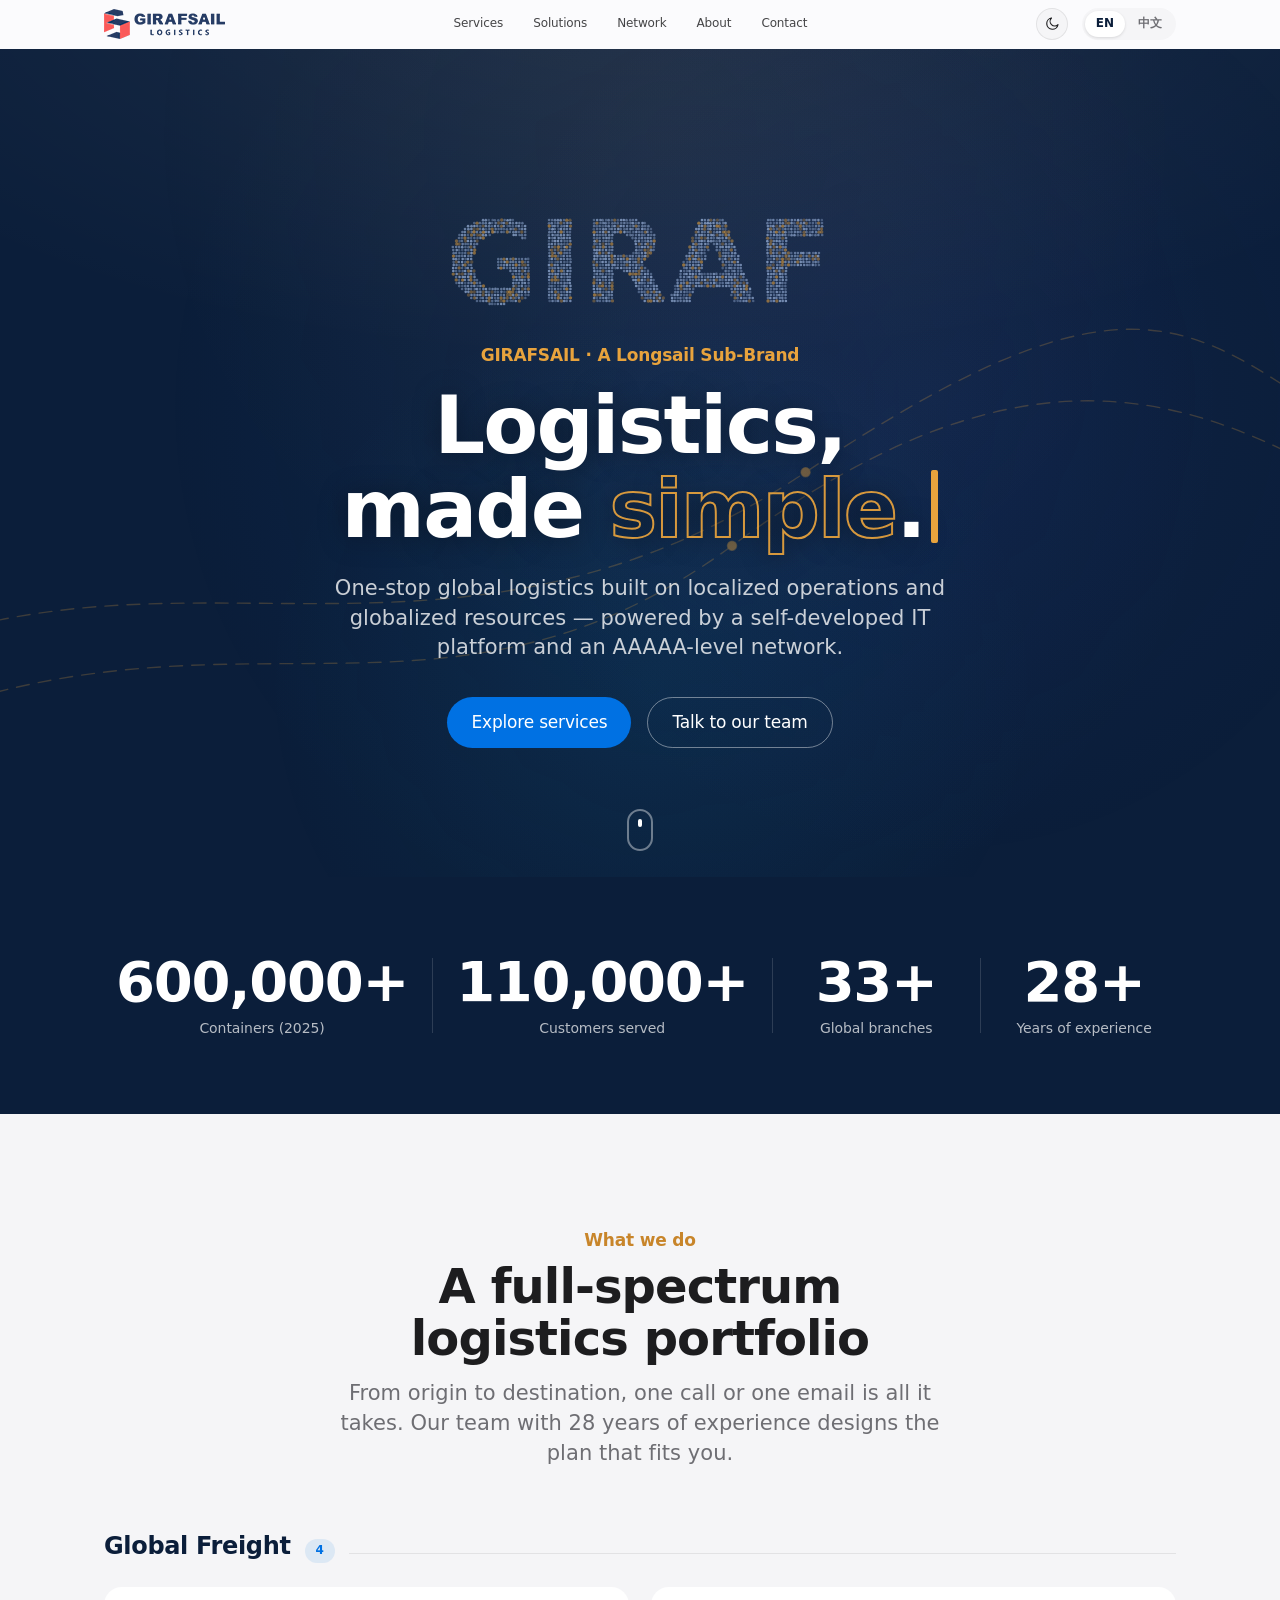
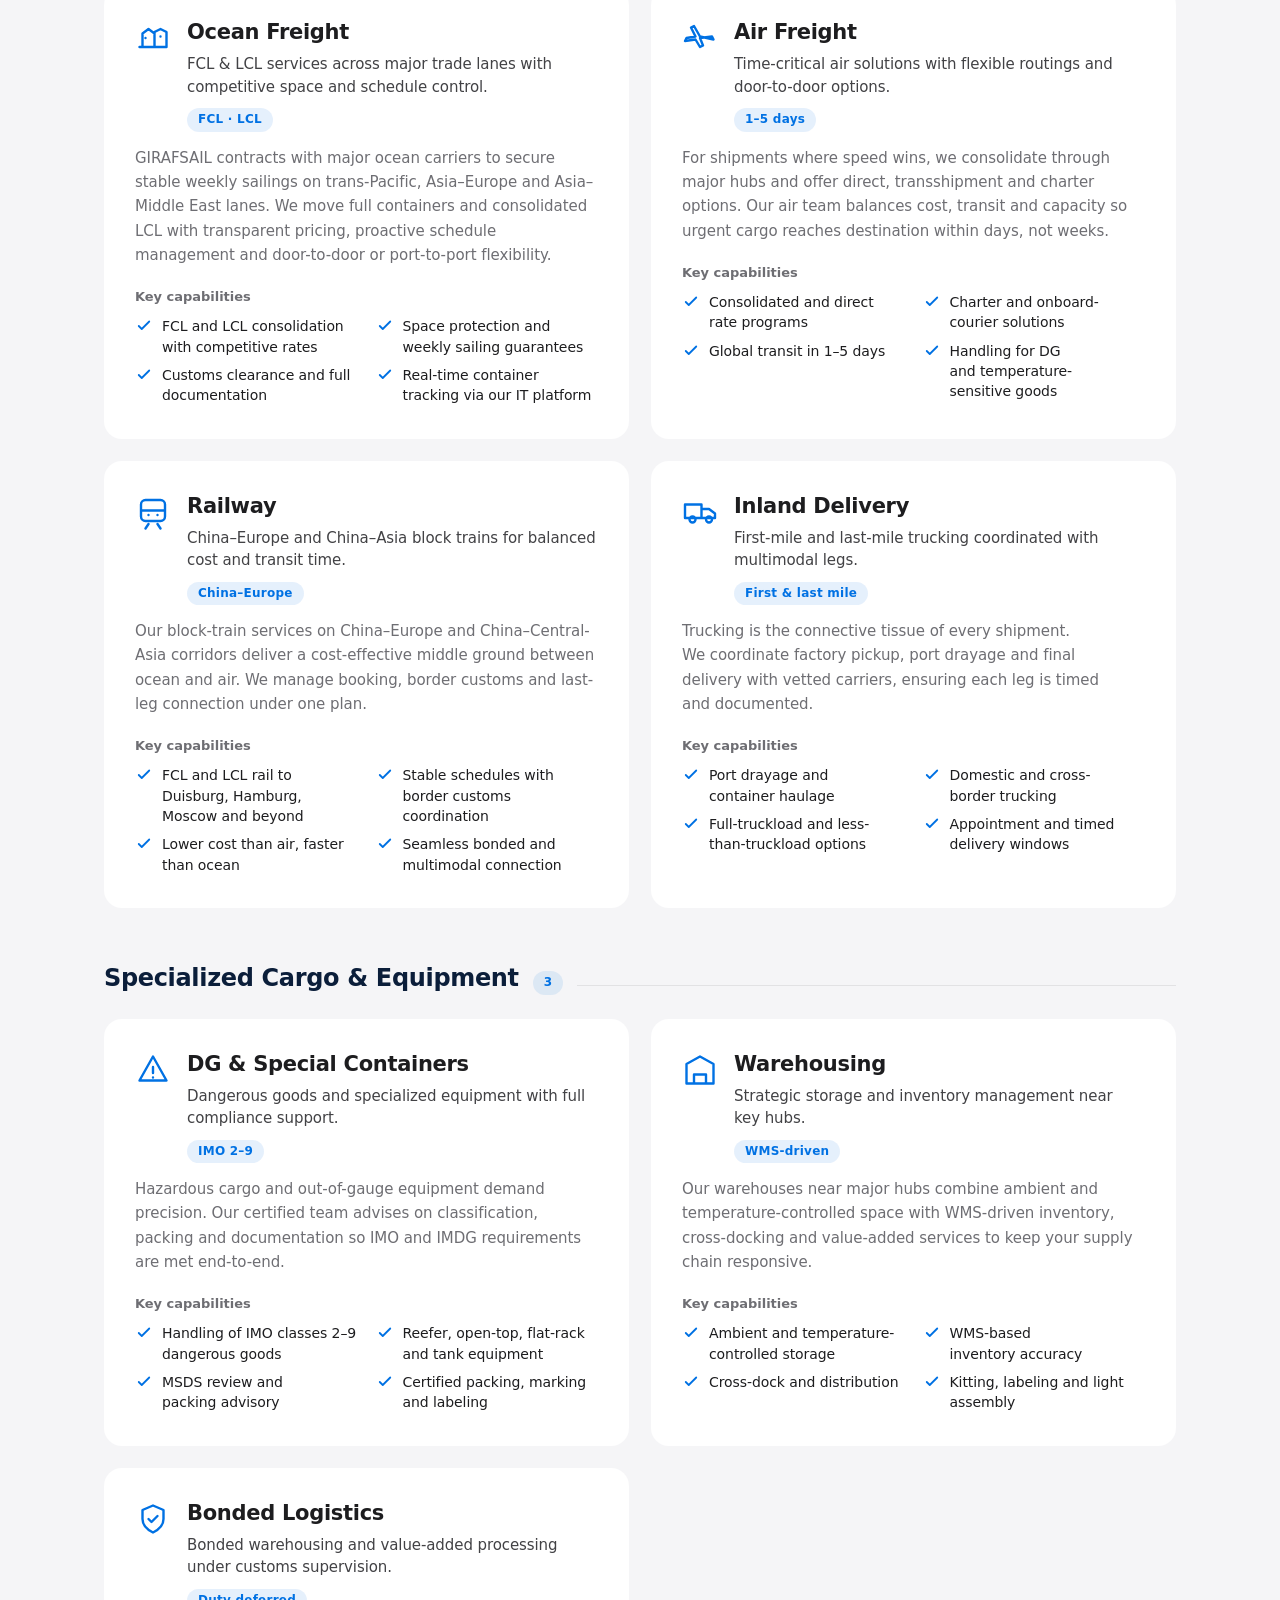
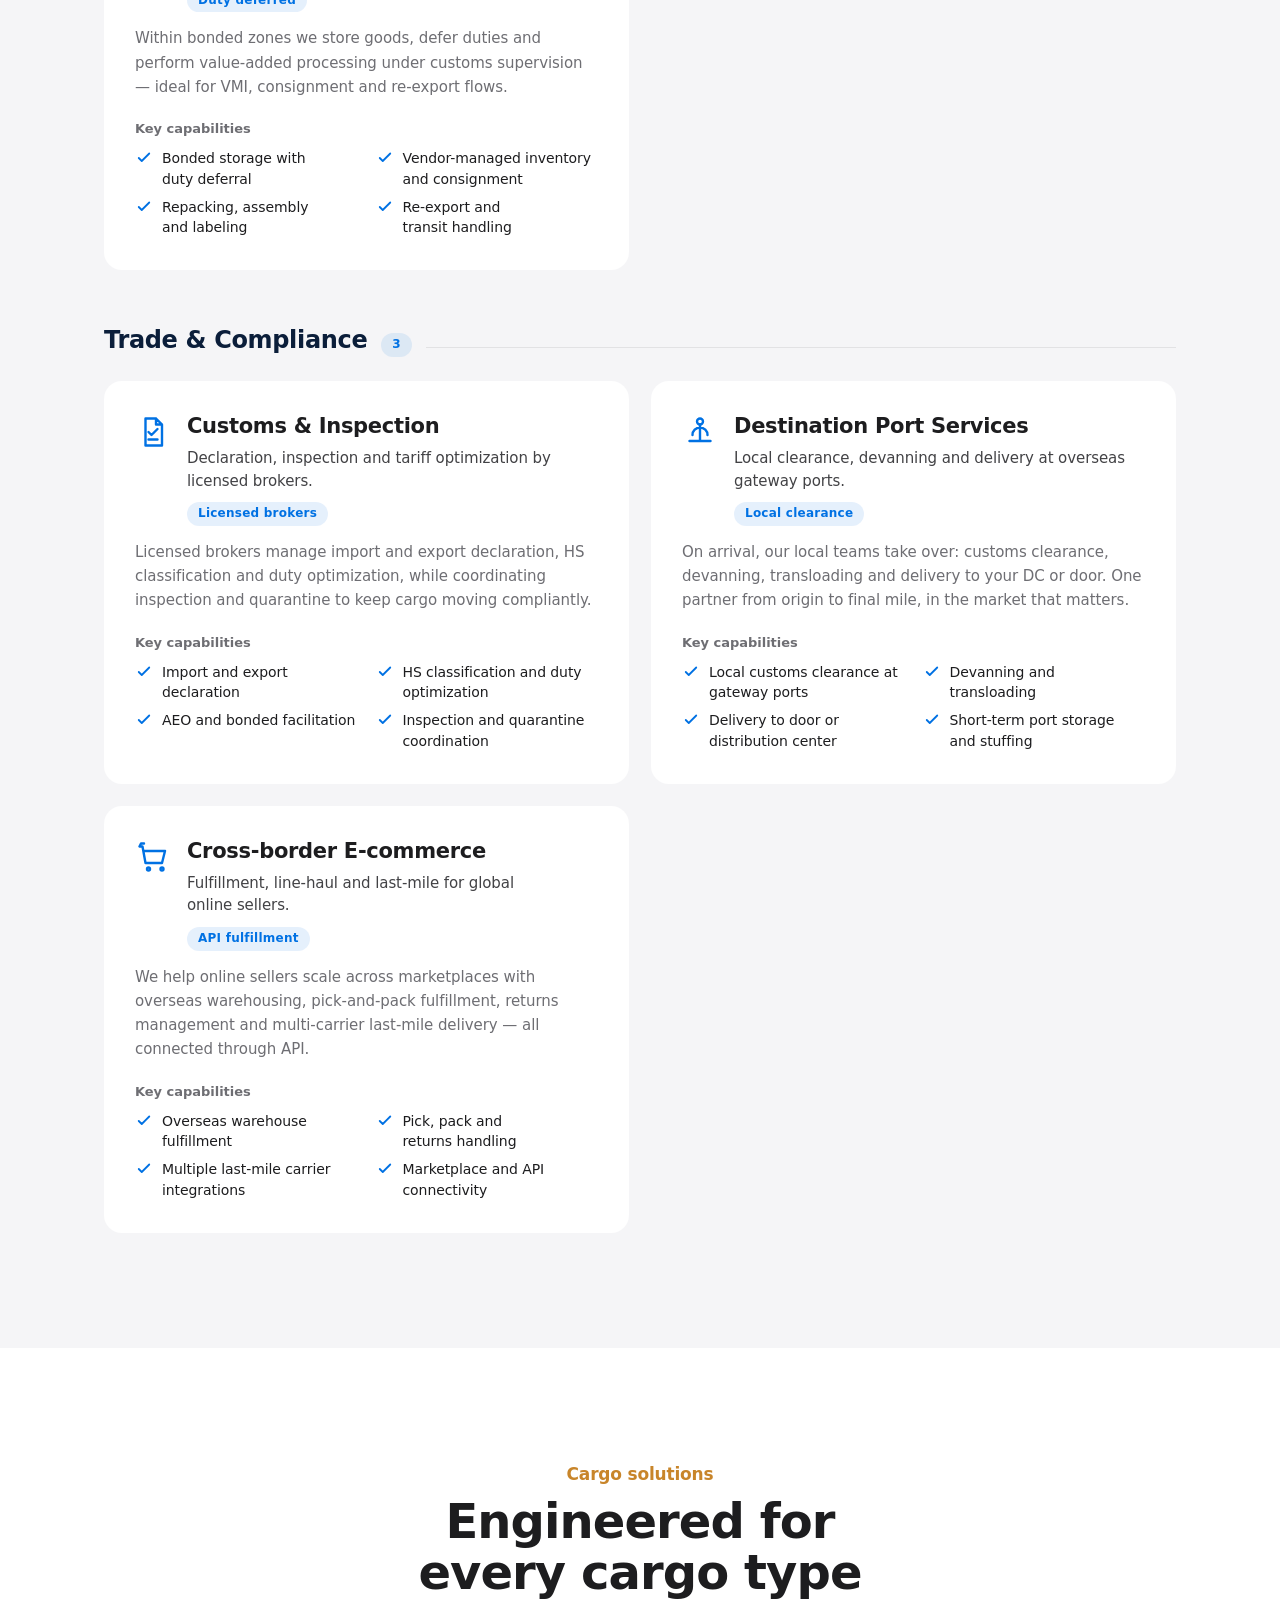
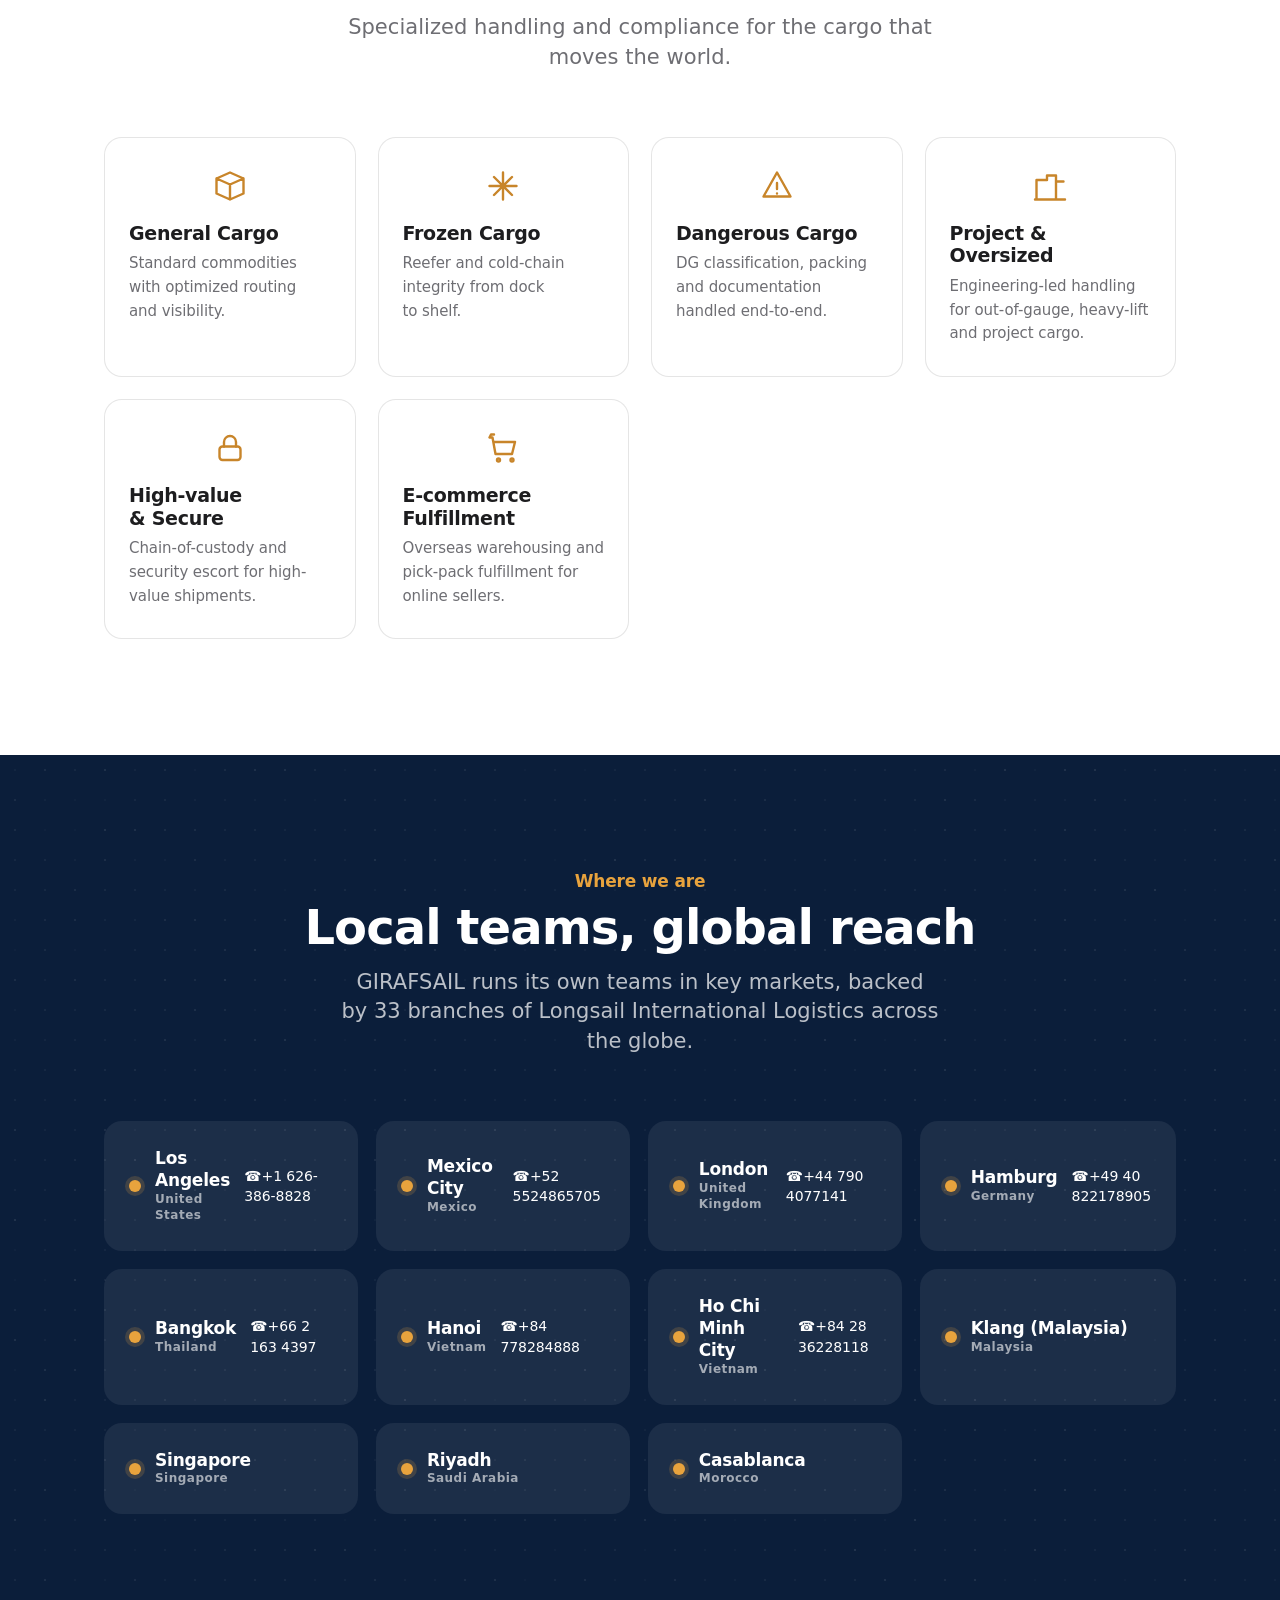
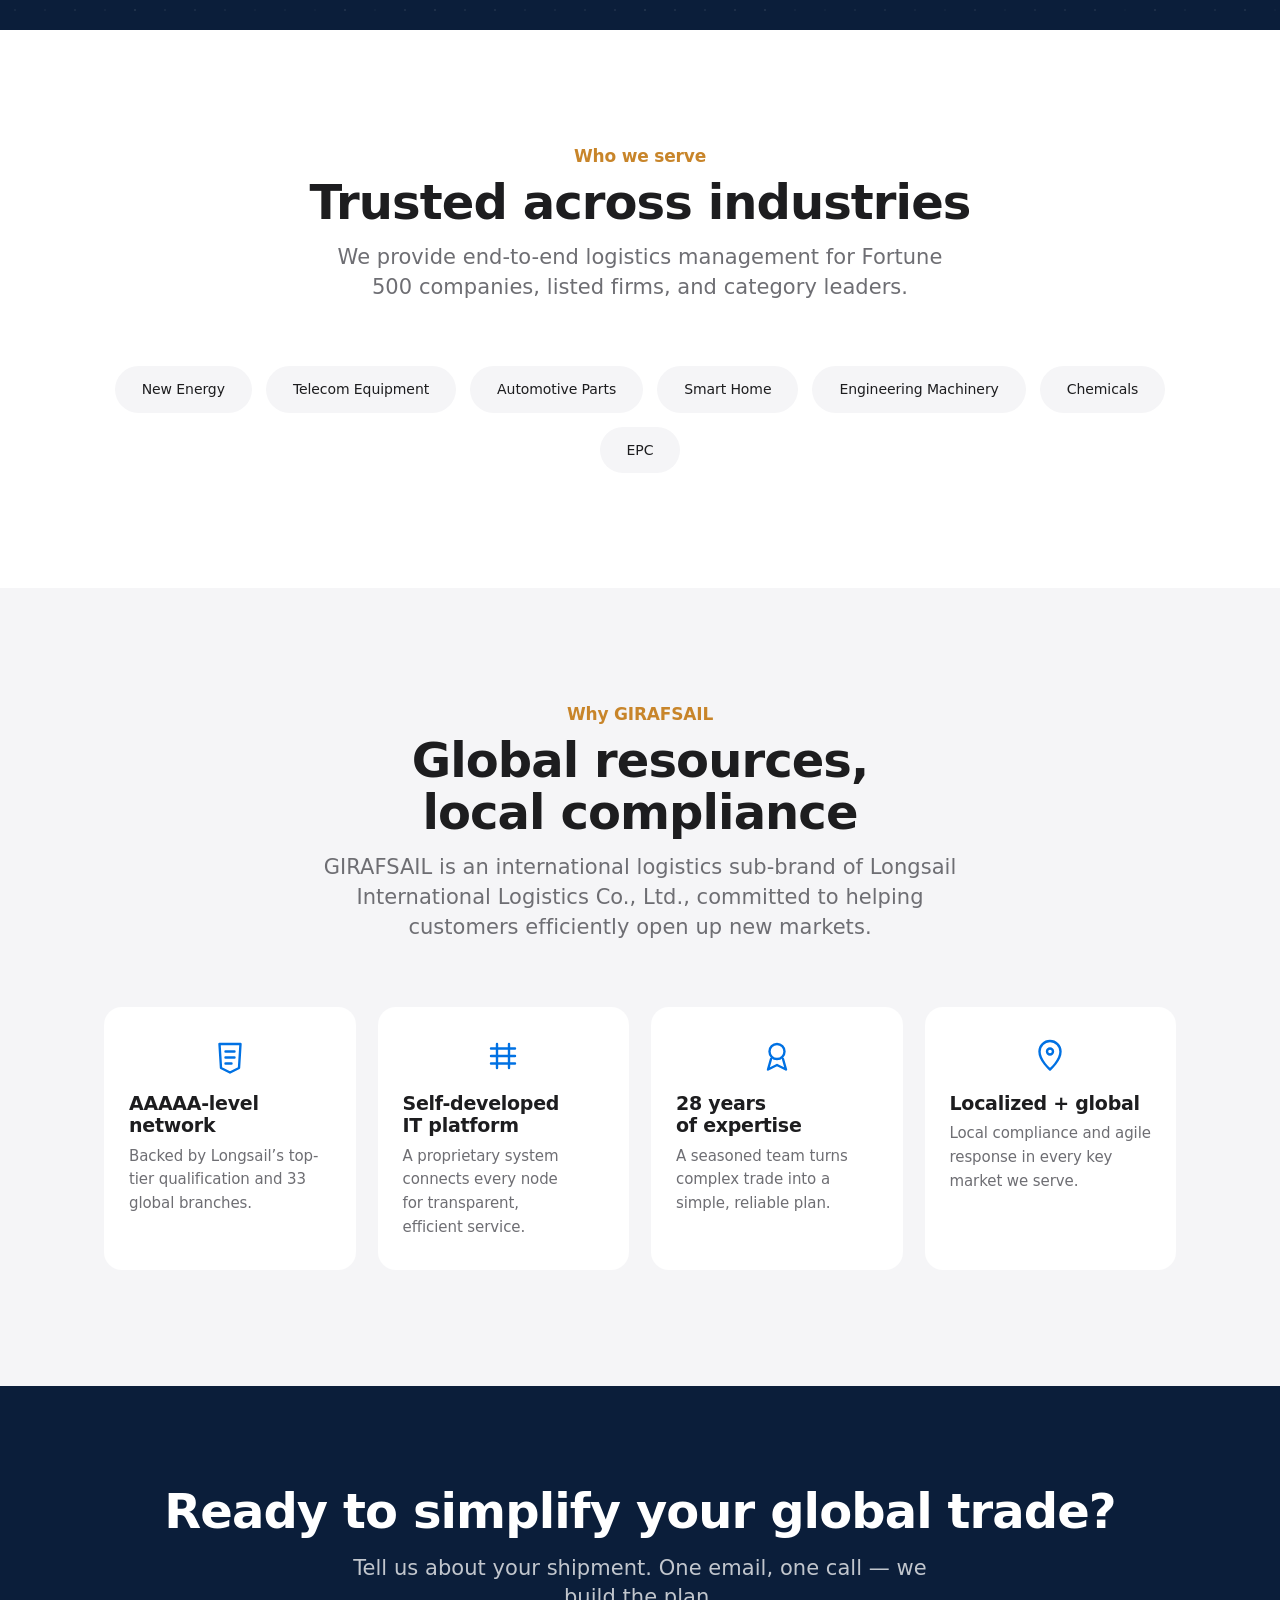
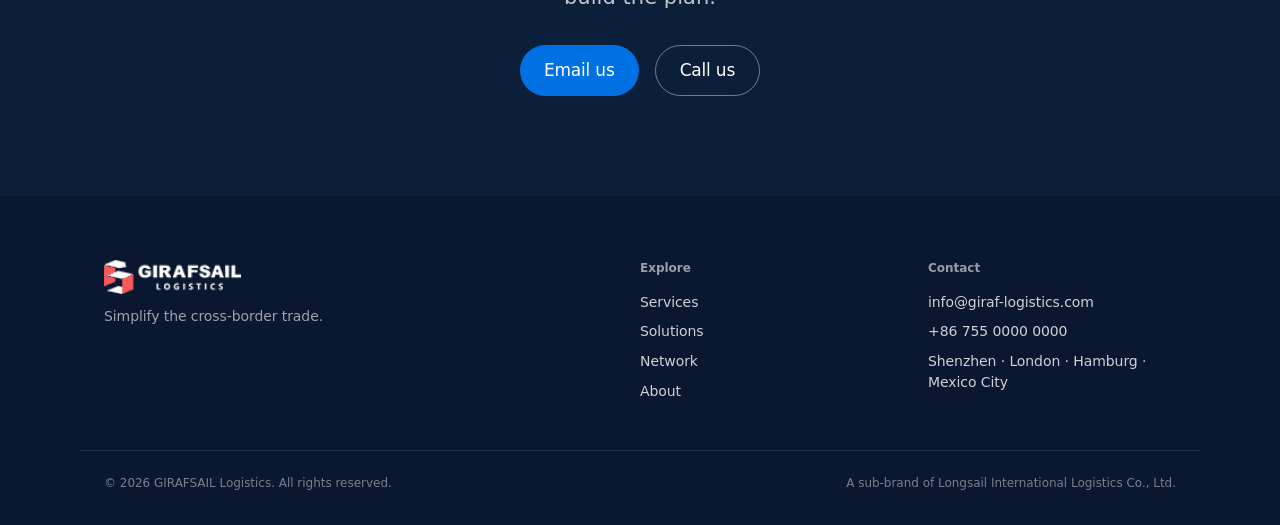
==== commit 808901cf: "Apple-style pass across the site, plus card-grid and control fixes Design language - Flatten every s" ====
--- a/index.html
+++ b/index.html
@@ -68,7 +68,7 @@
       <div class="hero__content">
         <canvas class="hero__particles" data-particle-text="GIRAF" aria-hidden="true"></canvas>
         <p class="hero__eyebrow" data-i18n="hero.eyebrow">GIRAFSAIL · A Longsail Sub-Brand</p>
-        <h1 class="hero__title" id="heroRotate" aria-label="Simplify the cross-border trade.">
+        <h1 class="hero__title" id="heroRotate" aria-label="Logistics, made simple.">
           <span class="hero__rotate-text" aria-hidden="true"></span><span class="hero__caret" aria-hidden="true"></span>
         </h1>
         <p class="hero__sub" data-i18n="hero.sub">One-stop global logistics built on localized operations and globalized resources — powered by a self-developed IT platform and an AAAAA-level network.</p>
@@ -144,7 +144,7 @@
           <h2 class="section__title" data-i18n="why.title">Global resources, local compliance</h2>
           <p class="section__lead" data-i18n="why.lead">GIRAFSAIL is an international logistics sub-brand of Longsail International Logistics Co., Ltd., committed to helping customers efficiently open up new markets.</p>
         </header>
-        <div class="cards" id="whyGrid"><!-- rendered by JS --></div>
+        <div class="cards cards--4" id="whyGrid"><!-- rendered by JS --></div>
       </div>
     </section>
 
--- a/assets/css/style.css
+++ b/assets/css/style.css
@@ -638,13 +638,14 @@
 .timeline { position: relative; margin: 10px 0 0; padding: 0; list-style: none; }
 .timeline::before {
   content: ""; position: absolute; left: 7px; top: 6px; bottom: 0; width: 2px;
-  background: linear-gradient(180deg, var(--blue), var(--gold)); opacity: .35;
+  background: linear-gradient(180deg, var(--blue), var(--gold)); opacity: .45;
 }
 .timeline__item { position: relative; padding: 0 0 30px 42px; }
 .timeline__item:last-child { padding-bottom: 0; }
 .timeline__marker {
-  position: absolute; left: 0; top: 2px; width: 16px; height: 16px; border-radius: 50%;
+  position: absolute; left: 0; top: 7px; width: 16px; height: 16px; border-radius: 50%;
   background: #fff; border: 3px solid var(--gold); box-shadow: 0 0 0 4px rgba(232,163,61,.16);
+  z-index: 2;   /* above the row surface — the rail node stays crisp */
 }
 .timeline__year {
   display: inline-block; font-family: var(--font-display); font-size: 13px; font-weight: 700;
@@ -833,3 +834,791 @@
 /* keep the primary CTA on brand blue (its label is white) */
 html[data-theme="dark"] .btn--primary { background: #0071e3; }
 html[data-theme="dark"] .chip:hover { background: #1b2c49; color: var(--ink); }
+
+/* ===================================================================
+   POLISH v2 — frosted-glass surfaces, unified motion, micro-interactions
+   Appended last on purpose: it refines the rules above, never fights them.
+   =================================================================== */
+
+:root {
+  --ease: cubic-bezier(.22, .8, .26, 1);
+  --ease-out: cubic-bezier(.16, 1, .3, 1);
+  --glass-blur: 12px;
+  --glass-blur-hi: 22px;
+  --glass-bg: rgba(255, 255, 255, .68);
+  --glass-bg-hi: rgba(255, 255, 255, .93);
+  --glass-brd: rgba(255,255,255,.70);
+  --glass-brd-hi: rgba(255,255,255,.96);
+  --shadow-1: 0 0 0 1px rgba(11,30,58,.045), 0 1px 1px rgba(11,30,58,.04),
+              0 14px 34px -20px rgba(11,30,58,.26);
+  --shadow-2: 0 0 0 1px rgba(11,30,58,.07), 0 2px 5px rgba(11,30,58,.05),
+              0 34px 60px -26px rgba(11,30,58,.38);
+}
+
+/* 1 ─ soft accent blooms behind light sections: the colour the glass refracts */
+.section { position: relative; isolation: isolate; }
+.section > .wrap { position: relative; z-index: 1; }
+/* 2 ─ the frosted-glass card system (rest + hover) */
+.card, .about-found, .proc-step, .sub-office, .office-card, .about-promise {
+  position: relative; isolation: isolate;
+  background: var(--glass-bg);
+  border: 1px solid var(--glass-brd);
+  -webkit-backdrop-filter: blur(var(--glass-blur)) saturate(175%);
+  backdrop-filter: blur(var(--glass-blur)) saturate(175%);
+  box-shadow: var(--shadow-1), inset 0 1px 0 rgba(255,255,255,.9), inset 0 -1px 0 rgba(11,30,58,.045);
+  transition: transform .34s var(--ease-out), box-shadow .34s var(--ease-out),
+              border-color .34s var(--ease-out), background .34s var(--ease-out),
+              backdrop-filter .34s var(--ease-out), -webkit-backdrop-filter .34s var(--ease-out);
+}
+.card:hover, .about-found:hover, .proc-step:hover, .sub-office:hover,
+.office-card:hover, .office-card:focus-visible, .office-card:focus-within {
+  transform: translateY(-6px);
+  background: var(--glass-bg-hi);
+  border-color: var(--glass-brd-hi);
+  box-shadow: var(--shadow-2), inset 0 1px 0 #fff;
+  -webkit-backdrop-filter: blur(var(--glass-blur-hi)) saturate(200%);
+  backdrop-filter: blur(var(--glass-blur-hi)) saturate(200%);
+  z-index: 4;
+}
+
+/* 2b ─ pointer-tracked specular sheen (rides --mx/--my set in effects.js).
+        z-index:-1 keeps it above the card fill but under the text. */
+.about-found::after, .proc-step::after, .sub-office::after,
+.office::after, .office-card::after, .about-promise::after {
+  content: ""; position: absolute; inset: 0; z-index: -1; border-radius: inherit;
+  pointer-events: none; opacity: 0; transition: opacity .34s var(--ease);
+  background:
+    radial-gradient(190px circle at var(--mx, -300px) var(--my, -300px),
+    rgba(255,255,255,.60), rgba(255,255,255,0) 64%);
+}
+.about-found:hover::after, .proc-step:hover::after, .sub-office:hover::after,
+.office:hover::after, .office-card:hover::after, .office-card:focus-visible::after,
+.about-promise:hover::after { opacity: .85; }
+
+/* upgrade the original .card spotlight into a proper glass highlight */
+.card::before {
+  background:
+    radial-gradient(190px circle at var(--mx,-300px) var(--my,-300px), rgba(255,255,255,.62), transparent 62%),
+    radial-gradient(290px circle at var(--mx,-300px) var(--my,-300px), rgba(0,113,227,.16), transparent 68%);
+  transition: opacity .34s var(--ease);
+}
+
+/* 3 ─ dark theme glass */
+html[data-theme="dark"] .card,
+html[data-theme="dark"] .section--gray .card,
+html[data-theme="dark"] .about-found,
+html[data-theme="dark"] .sub-office,
+html[data-theme="dark"] .proc-step,
+html[data-theme="dark"] .office-card,
+html[data-theme="dark"] .about-promise {
+  background: rgba(255, 255, 255, .065);
+  border-color: rgba(255,255,255,.14);
+  box-shadow: 0 1px 1px rgba(0,0,0,.45), 0 16px 36px -20px rgba(0,0,0,.8),
+              inset 0 1px 0 rgba(255,255,255,.09);
+}
+html[data-theme="dark"] .card:hover,
+html[data-theme="dark"] .about-found:hover,
+html[data-theme="dark"] .sub-office:hover,
+html[data-theme="dark"] .proc-step:hover,
+html[data-theme="dark"] .office-card:hover,
+html[data-theme="dark"] .office-card:focus-visible {
+  background: rgba(255, 255, 255, .11);
+  border-color: rgba(255,255,255,.24);
+  box-shadow: 0 2px 6px rgba(0,0,0,.5), 0 34px 64px -28px rgba(0,0,0,.9),
+              inset 0 1px 0 rgba(255,255,255,.17);
+}
+html[data-theme="dark"] .card::before {
+  background:
+    radial-gradient(190px circle at var(--mx,-300px) var(--my,-300px), rgba(255,255,255,.20), transparent 62%),
+    radial-gradient(290px circle at var(--mx,-300px) var(--my,-300px), rgba(80,150,255,.26), transparent 68%);
+}
+html[data-theme="dark"] .about-found::after,
+html[data-theme="dark"] .proc-step::after,
+html[data-theme="dark"] .sub-office::after,
+html[data-theme="dark"] .office-card::after,
+html[data-theme="dark"] .about-promise::after {
+  background: radial-gradient(190px circle at var(--mx, -300px) var(--my, -300px),
+    rgba(255,255,255,.20), rgba(255,255,255,0) 64%);
+}
+html[data-theme="dark"] .office-card__detail {
+  background: rgba(16,26,46,.94);
+  -webkit-backdrop-filter: blur(16px) saturate(170%);
+  backdrop-filter: blur(16px) saturate(170%);
+}
+
+/* 4 ─ dark-band office cards (home "where we are") get the same treatment */
+.office {
+  isolation: isolate;
+  background: rgba(255,255,255,.055);
+  border-color: rgba(255,255,255,.12);
+  -webkit-backdrop-filter: blur(10px) saturate(160%);
+  backdrop-filter: blur(10px) saturate(160%);
+  box-shadow: 0 10px 26px -18px rgba(0,0,0,.7), inset 0 1px 0 rgba(255,255,255,.08);
+}
+.office:hover {
+  background: rgba(255,255,255,.10);
+  border-color: rgba(232,163,61,.55);
+  box-shadow: 0 22px 44px -22px rgba(0,0,0,.8), inset 0 1px 0 rgba(255,255,255,.18);
+}
+
+/* 5 ─ chips */
+.chip {
+  background: rgba(255,255,255,.66);
+  border-color: rgba(255,255,255,.72);
+  -webkit-backdrop-filter: blur(8px) saturate(160%);
+  backdrop-filter: blur(8px) saturate(160%);
+  box-shadow: 0 8px 20px -16px rgba(11,30,58,.6);
+  transition: transform .28s var(--ease-out), background .3s var(--ease),
+              color .3s var(--ease), border-color .3s var(--ease), box-shadow .3s var(--ease);
+}
+.chip:hover { transform: translateY(-3px); border-color: transparent; box-shadow: 0 18px 34px -18px rgba(11,30,58,.75); }
+html[data-theme="dark"] .chip { background: rgba(255,255,255,.07); border-color: rgba(255,255,255,.14); }
+
+/* 6 ─ timeline micro-interactions. Nothing moves. The row gains a surface,
+       the rail node fills in, the year pill fills in — three quiet states
+       instead of a slide three effects deep. The row wash is what makes a
+       640px-wide entry feel like one hoverable thing. */
+.timeline__item::after {
+  content: ""; position: absolute; left: -12px; right: -12px;
+  top: -12px; bottom: 18px; border-radius: 16px;
+  background: rgba(0, 113, 227, .055);
+  opacity: 0; pointer-events: none;
+  transition: opacity .3s var(--ease);
+}
+.timeline__item:last-child::after { bottom: -12px; }
+.timeline__item:hover::after { opacity: 1; }
+.timeline__marker {
+  transition: background .3s var(--ease), border-color .3s var(--ease), box-shadow .35s var(--ease);
+}
+.timeline__item:hover .timeline__marker {
+  background: var(--gold); border-color: var(--gold);
+  box-shadow: 0 0 0 6px rgba(232,163,61,.22);
+}
+.timeline__year { transition: background .3s var(--ease), color .3s var(--ease), box-shadow .3s var(--ease); }
+.timeline__item:hover .timeline__year {
+  background: var(--blue); color: #fff;
+  box-shadow: 0 6px 16px -12px rgba(0,113,227,.85);
+}
+html[data-theme="dark"] .timeline__item::after { background: rgba(63, 151, 245, .10); }
+html[data-theme="dark"] .timeline::before { opacity: .6; }
+html[data-theme="dark"] .timeline__item:hover .timeline__marker { background: var(--gold); }
+
+/* 7 ─ stats */
+.stat { transition: transform .32s var(--ease-out); }
+.stat:hover { transform: translateY(-3px); }
+.stat__num { transition: text-shadow .35s var(--ease); }
+.stat:hover .stat__num { text-shadow: 0 0 26px rgba(232,163,61,.55); }
+
+/* 8 ─ buttons */
+.btn { transition: transform .2s var(--ease-out), background .25s var(--ease),
+       color .25s var(--ease), border-color .25s var(--ease), box-shadow .3s var(--ease); }
+.btn:active { transform: translateY(0) scale(.97); }
+.btn:focus-visible { outline: 2px solid currentColor; outline-offset: 3px; }
+.btn--primary { box-shadow: 0 10px 26px -14px rgba(0,113,227,.85); }
+.btn--primary:hover { box-shadow: 0 16px 36px -14px rgba(0,113,227,.95); }
+.btn--gold { box-shadow: 0 10px 26px -16px rgba(232,163,61,.95); }
+.btn--gold:hover { box-shadow: 0 16px 36px -16px rgba(232,163,61,.95); }
+.btn--ghost { background: rgba(255,255,255,.06); -webkit-backdrop-filter: blur(8px); backdrop-filter: blur(8px); }
+.btn--ghost:hover { background: rgba(255,255,255,.14); }
+
+/* 9 ─ nav */
+.nav__links a { position: relative; transition: color .22s var(--ease), opacity .22s var(--ease); }
+.nav__links a:not(.is-active)::after {
+  content: ""; position: absolute; left: 0; right: 0; bottom: -6px; height: 2px; border-radius: 2px;
+  background: linear-gradient(90deg, var(--blue), var(--gold));
+  transform: scaleX(0); transform-origin: left center; transition: transform .3s var(--ease-out);
+}
+.nav__links a:not(.is-active):hover::after { transform: scaleX(1); }
+.nav__logo img { transition: transform .32s var(--ease-out); }
+.nav__logo:hover img { transform: scale(1.04); }
+.lang__btn { transition: background .25s var(--ease), color .25s var(--ease), box-shadow .25s var(--ease); }
+.lang__btn:hover { color: var(--blue); }
+.theme-toggle:active { transform: scale(.9); }
+.theme-toggle svg { transition: transform .5s var(--ease-out); }
+html[data-theme="dark"] .theme-toggle:hover svg { transform: rotate(40deg); }
+
+/* 10 ─ forms */
+.contact-form input, .contact-form textarea {
+  transition: border-color .25s var(--ease), box-shadow .25s var(--ease),
+              background .25s var(--ease), transform .25s var(--ease-out);
+}
+.contact-form input:hover, .contact-form textarea:hover { border-color: rgba(0,113,227,.35); }
+.contact-form input:focus, .contact-form textarea:focus {
+  outline: none; border-color: var(--blue);
+  box-shadow: 0 0 0 4px rgba(0,113,227,.14); transform: translateY(-1px);
+}
+
+/* 11 ─ sub-office phone link + footer links */
+.sub-office__line { transition: color .25s var(--ease), transform .25s var(--ease-out); }
+.sub-office__line:hover { transform: translateX(3px); }
+.footer__col a { transition: color .22s var(--ease), transform .22s var(--ease-out); }
+.footer__col a:hover { transform: translateX(3px); }
+.contact-info a { transition: color .22s var(--ease); }
+
+/* 12 ─ the map panel gets a lit edge */
+.netmap {
+  box-shadow: 0 40px 90px -50px rgba(0,0,0,.85), inset 0 1px 0 rgba(255,255,255,.07);
+  transition: border-color .4s var(--ease), box-shadow .4s var(--ease);
+}
+.netmap:hover { border-color: rgba(232,163,61,.32); }
+
+/* 13 ─ global finishing touches */
+::selection { background: rgba(0,113,227,.22); }
+html[data-theme="dark"] ::selection { background: rgba(63,151,245,.34); }
+a:focus-visible, button:focus-visible, [tabindex]:focus-visible {
+  outline: 2px solid var(--blue); outline-offset: 3px;
+}
+html[data-theme="dark"] a:focus-visible,
+html[data-theme="dark"] button:focus-visible,
+html[data-theme="dark"] [tabindex]:focus-visible { outline-color: var(--blue); }
+html { scrollbar-width: thin; scrollbar-color: rgba(11,30,58,.28) transparent; }
+html[data-theme="dark"] { scrollbar-color: rgba(255,255,255,.22) transparent; }
+::-webkit-scrollbar { width: 10px; height: 10px; }
+::-webkit-scrollbar-track { background: transparent; }
+::-webkit-scrollbar-thumb {
+  background: rgba(11,30,58,.24); background-clip: content-box;
+  border: 3px solid transparent; border-radius: 999px;
+}
+::-webkit-scrollbar-thumb:hover { background: rgba(0,113,227,.55); background-clip: content-box; }
+html[data-theme="dark"] ::-webkit-scrollbar-thumb { background: rgba(255,255,255,.22); background-clip: content-box; }
+html[data-theme="dark"] ::-webkit-scrollbar-thumb:hover { background: rgba(63,151,245,.6); background-clip: content-box; }
+
+/* 14 ─ cross-page fade (same-origin navigations, Chrome/Edge 126+) */
+@view-transition { navigation: auto; }
+::view-transition-old(root) { animation: vtOut .2s var(--ease) both; }
+::view-transition-new(root) { animation: vtIn .34s var(--ease-out) both; }
+@keyframes vtOut { to { opacity: 0; } }
+@keyframes vtIn { from { opacity: 0; transform: translateY(8px); } }
+
+/* 15 ─ graceful degradation */
+@media (hover: none) {
+  .card, .about-found, .proc-step, .sub-office, .office-card, .office, .chip,
+  .about-promise, .contact-form input, .contact-form textarea {
+    -webkit-backdrop-filter: none; backdrop-filter: none;
+  }
+}
+@media (max-width: 860px) {
+  .nav__links a::after { display: none; }
+}
+@media (prefers-reduced-motion: reduce) {
+  .card, .about-found, .proc-step, .sub-office, .office-card, .office, .chip,
+  .stat, .timeline__item, .timeline__marker, .btn, .sub-office__line, .footer__col a {
+    transition: none !important;
+  }
+  .card:hover, .about-found:hover, .proc-step:hover, .sub-office:hover,
+  .office-card:hover, .office:hover, .chip:hover, .stat:hover, .timeline__item:hover,
+  .btn:active { transform: none !important; }
+  .about-found::after, .proc-step::after, .sub-office::after,
+  .office::after, .office-card::after, .about-promise::after { display: none; }
+  ::view-transition-old(root), ::view-transition-new(root) { animation: none; }
+  .theme-toggle svg { transition: none !important; }
+}
+
+/* 16 ─ pointer-tracked light layers removed.
+   The 520px glow cursor and the per-card specular both read as a smudge of
+   light stuck under the pointer once the panes became frosted. The glass look
+   now comes from the blur, the lit rim and the refracted fill alone. Rules
+   above are kept intact so this can be reverted by deleting this block. */
+.card::before,
+.about-found::after, .proc-step::after, .sub-office::after,
+.office::after, .office-card::after, .about-promise::after { display: none; }
+.glow-cursor { display: none; }
+
+/* ===================================================================
+   APPLE PASS — realigned to apple.com's design language
+   -------------------------------------------------------------------
+   What was borrowed, straight from apple.com:
+     · ONE type family (SF Pro / system), tight optical tracking,
+       semibold headings — no decorative display face
+     · a surface is a FLAT tile: #f5f5f7, radius 18px, no border,
+       no drop shadow, no blur
+     · ONE accent (blue #0071e3) + neutral greys. No gradient may
+       carry meaning or decoration anywhere on the site.
+     · controls are 980px pills at 17px; they do not lift on hover,
+       they compress on press (scale .97)
+     · rhythm alternates #fff / #f5f5f7 with a lot of vertical air
+   Appended last, so it wins on source order. Delete this whole block
+   (from the marker to EOF) to roll the site back.
+   =================================================================== */
+
+/* 1 ─ Type: the system stack, Apple's optical sizes.
+       The old glass tokens are re-pointed at the flat tile colours so
+       the layer above renders flat too, without touching its rules. */
+:root {
+  --font: -apple-system, BlinkMacSystemFont, "SF Pro Text", "Segoe UI Variable Text",
+          "Segoe UI", "Helvetica Neue", "PingFang SC", "Microsoft YaHei", system-ui, sans-serif;
+  --font-display: -apple-system, BlinkMacSystemFont, "SF Pro Display", "Segoe UI Variable Display",
+          "Segoe UI", "Helvetica Neue", "PingFang SC", "Microsoft YaHei", system-ui, sans-serif;
+  --tile: #f5f5f7;
+  --tile-2: #ececf0;
+  --link: #0066cc;
+  --radius: 18px;
+  --radius-lg: 28px;
+  --apple-ease: cubic-bezier(.28, .11, .32, 1);
+  /* neutralised glass tokens */
+  --glass-bg: #f5f5f7;
+  --glass-bg-hi: #ececf0;
+  --glass-brd: transparent;
+  --glass-brd-hi: transparent;
+  --glass-blur: 0px;
+  --glass-blur-hi: 0px;
+}
+body { font-size: 17px; line-height: 1.47059; letter-spacing: -.011em; }
+
+/* 2 ─ Surfaces are hairlines: white fill, one 1px rim, no shadow.
+       A flat grey fill reads as a slab of concrete once it is repeated
+       eight times across a grid, so the fill stays white and the rim
+       does the separating — Apple's own content-card treatment. */
+.card, .about-found, .sub-office, .proc-step {
+  background: #fff;
+  border: 1px solid rgba(0, 0, 0, .10);
+  border-radius: var(--radius);
+  box-shadow: none;
+  -webkit-backdrop-filter: none; backdrop-filter: none;
+}
+.card, .about-found { padding: 36px 32px; }
+.proc-step { padding: 32px 26px; }
+.sub-office { padding: 20px 22px; box-shadow: none; }
+/* on a grey band the rim is redundant: the band already separates */
+.section--gray .card,
+.section--gray .about-found,
+.section--gray .sub-office,
+.section--gray .proc-step { background: #fff; border-color: transparent; }
+/* hover: the rim firms up and the card lifts 2px. Nothing else moves. */
+.card:hover, .about-found:hover, .sub-office:hover, .proc-step:hover {
+  background: #fff;
+  border-color: rgba(0, 0, 0, .20);
+  transform: translateY(-2px);
+  box-shadow: 0 14px 34px -22px rgba(0, 0, 0, .40);
+  -webkit-backdrop-filter: none; backdrop-filter: none;
+}
+.section--gray .card:hover,
+.section--gray .about-found:hover,
+.section--gray .sub-office:hover,
+.section--gray .proc-step:hover {
+  border-color: transparent;
+  box-shadow: 0 14px 34px -20px rgba(0, 0, 0, .22);
+}
+/* the rotating conic border glow and the pointer spotlight both go */
+.card::after { display: none; content: none; }
+
+/* 3 ─ Icons become bare Apple-style glyphs, no tinted chip behind them */
+.card__icon {
+  display: flex; align-items: center; justify-content: center;
+  width: auto; height: auto; border-radius: 0;
+  background: none; color: var(--blue);
+  margin-bottom: 18px;
+}
+.card__icon svg { width: 36px; height: 36px; }
+.card__icon--gold { background: none; color: var(--gold-deep); }
+.section--dark .card__icon, .netmap-section .card__icon { background: none; color: var(--gold); }
+.detail-item__head .card__icon { margin-bottom: 0; }
+
+/* 4 ─ Every decorative gradient is removed. Colour now only ever
+       appears as a flat fill. */
+.hero {
+  background: var(--navy);
+  background-image: radial-gradient(120% 80% at 50% -10%, rgba(255,255,255,.07), transparent 60%);
+}
+.hero__routes { opacity: .45; }
+.stats { background: var(--navy); }
+.cta { background: var(--navy); }
+.stats::before, .cta::before, .page-hero::before { display: none; content: none; }
+/* page banners keep their per-page colour, but as a flat fill with one
+   soft top highlight instead of a rotating conic sheen */
+.page-hero {
+  background-color: rgb(var(--h2));
+  background-image: radial-gradient(120% 95% at 50% 0%, rgb(var(--h1) / .55), transparent 62%);
+}
+.page-hero::after { height: 1px; background: rgba(255, 255, 255, .16); }
+.page-hero__stroke { opacity: .10; }
+.scroll-progress { background: var(--blue); box-shadow: none; }
+.btn::after { display: none; content: none; }
+.hero__caret { background: var(--gold); }
+.nav__links a.is-active::after { background: var(--blue); width: 16px; height: 2px; bottom: -5px; }
+.nav__links a:not(.is-active)::after { display: none; content: none; }
+.subs__group-rule, .svc-group__rule { background: var(--line); }
+.about-promise {
+  background: #fff;
+  border: 1px solid rgba(0, 0, 0, .10); border-left: 1px solid rgba(0, 0, 0, .10);
+}
+.about-promise__badge { background: var(--tile); border-color: transparent; }
+.about-found::before { height: 3px; background: rgb(var(--a2) / .85); }
+.proc-step::before { height: 3px; background: rgba(0, 113, 227, .55); }
+.proc-step__num {
+  background: none; -webkit-background-clip: border-box; background-clip: border-box;
+  -webkit-text-fill-color: currentColor; color: var(--blue); font-weight: 600;
+}
+.timeline::before { background: var(--line); opacity: 1; }
+.netmap { background: var(--navy); background-image: none; border: 1px solid transparent; }
+.netmap:hover { border-color: transparent; }
+.section__dots { opacity: .30; }
+
+/* 5 ─ Controls: 980px pills, 17px, one accent, press-don't-lift */
+.btn {
+  font-size: 17px; font-weight: 400; padding: 12px 24px;
+  border-radius: 980px; letter-spacing: -.011em;
+  box-shadow: none; transform: none;
+}
+.btn:hover { transform: none; }
+.btn:active { transform: scale(.97); }
+.btn--primary, .btn--gold { background: var(--blue); color: #fff; }
+.btn--primary:hover, .btn--gold:hover { background: #0077ed; color: #fff; box-shadow: none; }
+.btn--ghost {
+  background: transparent; color: #fff;
+  border: 1px solid rgba(255, 255, 255, .42);
+  -webkit-backdrop-filter: none; backdrop-filter: none;
+}
+.btn--ghost:hover { background: rgba(255, 255, 255, .14); border-color: rgba(255, 255, 255, .72); }
+.chip, .about-presence__city {
+  background: var(--tile); border: 1px solid transparent;
+  box-shadow: none; -webkit-backdrop-filter: none; backdrop-filter: none;
+}
+.chip:hover { background: #1d1d1f; color: #fff; transform: none; }
+.about-presence__city { padding: 11px 22px; font-size: 15px; }
+
+/* 6 ─ Nav: 48px, 12px links, hairline, no gradient underline */
+.nav { background: rgba(251, 251, 253, .80); }
+.nav--scrolled { background: rgba(251, 251, 253, .86); box-shadow: 0 1px 0 var(--line); }
+.nav__inner { height: 48px; }
+.nav__links { gap: 30px; }
+.nav__links a { font-size: 12px; letter-spacing: -.01em; opacity: .82; transition: opacity .3s var(--apple-ease); }
+.nav__links a:hover { opacity: 1; color: var(--ink); }
+.nav__links a.is-active { color: var(--ink); opacity: 1; font-weight: 600; }
+
+/* 7 ─ Rhythm: more air between bands, Apple's section header stack */
+.section { padding: clamp(84px, 9vw, 132px) 0; }
+.section__head { max-width: 740px; margin-bottom: 64px; }
+.section__eyebrow { font-size: 17px; font-weight: 600; letter-spacing: -.011em; margin-bottom: 10px; }
+.section__lead { font-size: clamp(17px, 1.7vw, 21px); line-height: 1.42; letter-spacing: .002em; margin-top: 14px; }
+
+/* 8 ─ Weights, plus the two banner details the scale section does not own.
+       (Sizes and tracking all live in section 16, the type scale.) */
+.hero__title { font-weight: 700; }
+.section__title, .cta__title { font-weight: 600; }
+.stat__num { font-weight: 600; }
+.page-hero__eyebrow { font-size: 12px; letter-spacing: .12em; }
+/* the stroke-text flourish survives the banner reveal, but the fill it
+   sweeps to is solid white — Apple headlines are never gradient-filled */
+.page-hero__title {
+  font-weight: 600;
+  -webkit-text-stroke-width: 1.25px;
+  background-image: linear-gradient(100deg, #fff 0%, rgba(255, 255, 255, .88) 100%);
+}
+
+/* 9 ─ Forms: hairline fields, Apple's blue focus halo */
+.contact-form label { font-size: 14px; font-weight: 600; letter-spacing: -.01em; }
+.contact-form input, .contact-form textarea {
+  background: #fff; border: 1px solid rgba(0, 0, 0, .16); border-radius: 12px;
+  padding: 14px 16px; font-size: 17px; letter-spacing: -.011em;
+  -webkit-backdrop-filter: none; backdrop-filter: none;
+}
+.contact-form input:hover, .contact-form textarea:hover { border-color: rgba(0, 0, 0, .28); }
+.contact-form input:focus, .contact-form textarea:focus {
+  border-color: var(--blue); transform: none;
+  box-shadow: 0 0 0 4px rgba(0, 125, 250, .28);
+}
+
+/* 10 ─ Contact office cards */
+.office-card { background: #fff; border: 1px solid rgba(0, 0, 0, .10); -webkit-backdrop-filter: none; backdrop-filter: none; }
+/* hover: the tile steps down one tone instead of staying white, so the
+   card visibly answers the pointer. Tint + hairline only - no lift, no
+   shadow; a grey card does not float. */
+.office-card:hover, .office-card:focus-visible, .office-card:focus-within {
+  background: #f5f5f7; border-color: rgba(0, 0, 0, .20); transform: none;
+  box-shadow: 0 8px 24px -20px rgba(0, 0, 0, .28);
+}
+.office-card__detail {
+  background: #fff; border: 1px solid transparent; border-radius: 14px;
+  box-shadow: 0 20px 48px -12px rgba(0, 0, 0, .28);
+  -webkit-backdrop-filter: none; backdrop-filter: none;
+}
+/* the office chips on the dark band */
+.office {
+  background: rgba(255, 255, 255, .07); border: 1px solid transparent;
+  box-shadow: none; -webkit-backdrop-filter: none; backdrop-filter: none;
+}
+.office:hover { background: rgba(255, 255, 255, .13); border-color: transparent; box-shadow: none; transform: none; }
+
+/* 11 ─ Footer: quieter, 12–13px, no uppercase tracking */
+.footer__col h4 { font-size: 12px; text-transform: none; letter-spacing: -.006em; color: rgba(255, 255, 255, .58); }
+.footer__col a, .footer__col span { font-size: 13px; margin-bottom: 9px; }
+.footer__bottom { font-size: 12px; letter-spacing: 0; }
+
+/* 12 ─ Motion: Apple's reveal is a short fade-up on a calm curve */
+.reveal { transform: translateY(16px); transition: opacity .8s var(--apple-ease), transform .8s var(--apple-ease); }
+
+/* 13 ─ Focus + scrollbar */
+a:focus-visible, button:focus-visible, [tabindex]:focus-visible {
+  outline: 3px solid rgba(0, 125, 250, .70); outline-offset: 2px;
+}
+::-webkit-scrollbar { width: 9px; height: 9px; }
+::-webkit-scrollbar-thumb { background: rgba(0, 0, 0, .22); background-clip: content-box; border: 3px solid transparent; border-radius: 999px; }
+
+/* 14 ─ Dark mode = Apple's black. #000 page, #1d1d1f surfaces,
+        #f5f5f7 text, #2997ff link blue. */
+html[data-theme="dark"] {
+  --paper: #000000;
+  --gray: #1d1d1f;
+  --tile: #1d1d1f;
+  --tile-2: #2c2c2e;
+  --ink: #f5f5f7;
+  --ink-soft: #86868b;
+  --head: #f5f5f7;
+  --line: rgba(255, 255, 255, .14);
+  --blue: #2997ff;
+  --link: #2997ff;
+  --gold-deep: #e8a33d;
+  --navy: #1d1d1f;
+  --navy-2: #161617;
+  --glass-bg: #1d1d1f;
+  --glass-bg-hi: #2c2c2e;
+}
+html[data-theme="dark"] body { background: #000; }
+html[data-theme="dark"] .nav { background: rgba(22, 22, 23, .72); }
+html[data-theme="dark"] .nav--scrolled { background: rgba(22, 22, 23, .86); box-shadow: 0 1px 0 rgba(255, 255, 255, .10); }
+html[data-theme="dark"] .nav__links.is-open { background: rgba(22, 22, 23, .98); }
+html[data-theme="dark"] .theme-toggle { background: rgba(255, 255, 255, .10); border-color: transparent; }
+html[data-theme="dark"] .card,
+html[data-theme="dark"] .about-found,
+html[data-theme="dark"] .sub-office,
+html[data-theme="dark"] .proc-step {
+  background: #1d1d1f; border-color: rgba(255, 255, 255, .12); box-shadow: none;
+  -webkit-backdrop-filter: none; backdrop-filter: none;
+}
+/* a card sitting on a dark band steps up one notch, or it vanishes */
+html[data-theme="dark"] .section--gray .card,
+html[data-theme="dark"] .section--gray .about-found,
+html[data-theme="dark"] .section--gray .sub-office,
+html[data-theme="dark"] .section--gray .proc-step { background: #2c2c2e; border-color: rgba(255, 255, 255, .12); }
+html[data-theme="dark"] .card:hover,
+html[data-theme="dark"] .about-found:hover,
+html[data-theme="dark"] .sub-office:hover,
+html[data-theme="dark"] .proc-step:hover {
+  background: #252527; border-color: rgba(255, 255, 255, .22);
+  box-shadow: 0 14px 34px -22px rgba(0, 0, 0, .95);
+}
+html[data-theme="dark"] .section--gray .card:hover,
+html[data-theme="dark"] .section--gray .about-found:hover,
+html[data-theme="dark"] .section--gray .sub-office:hover,
+html[data-theme="dark"] .section--gray .proc-step:hover { background: #3a3a3c; }
+html[data-theme="dark"] .section--dark .card,
+html[data-theme="dark"] .netmap-section .card { background: #2c2c2e; border-color: rgba(255, 255, 255, .12); }
+html[data-theme="dark"] .section--dark .card:hover,
+html[data-theme="dark"] .netmap-section .card:hover { background: #3a3a3c; }
+html[data-theme="dark"] .about-promise { background: #1d1d1f; border-color: rgba(255, 255, 255, .12); }
+html[data-theme="dark"] .about-promise__badge { background: #2c2c2e; border-color: transparent; color: #f5f5f7; }
+html[data-theme="dark"] .office-card { background: #1d1d1f; border-color: rgba(255, 255, 255, .12); }
+html[data-theme="dark"] .office-card:hover,
+html[data-theme="dark"] .office-card:focus-visible,
+html[data-theme="dark"] .office-card:focus-within { background: #333336; border-color: rgba(255, 255, 255, .24); }
+html[data-theme="dark"] .office-card__detail { background: #2c2c2e; border-color: transparent; }
+html[data-theme="dark"] .office-card__country { color: rgba(245, 245, 247, .5); }
+html[data-theme="dark"] .office { background: rgba(255, 255, 255, .09); }
+html[data-theme="dark"] .office:hover { background: rgba(255, 255, 255, .16); }
+html[data-theme="dark"] .chip { background: #1d1d1f; }
+html[data-theme="dark"] .chip:hover { background: #f5f5f7; color: #1d1d1f; }
+html[data-theme="dark"] .contact-form input,
+html[data-theme="dark"] .contact-form textarea { background: #1d1d1f; border-color: rgba(255, 255, 255, .18); }
+html[data-theme="dark"] .contact-form input:focus,
+html[data-theme="dark"] .contact-form textarea:focus { border-color: var(--blue); }
+html[data-theme="dark"] .section--dark,
+html[data-theme="dark"] .stats,
+html[data-theme="dark"] .netmap-section,
+html[data-theme="dark"] .cta,
+html[data-theme="dark"] .hero { background: #1d1d1f; }
+html[data-theme="dark"] .footer { background: #161617; }
+html[data-theme="dark"] .subs__group-count { background: rgba(41, 151, 255, .16); color: #2997ff; }
+html[data-theme="dark"] .timeline__marker { background: #1d1d1f; }
+html[data-theme="dark"] .section__eyebrow { color: var(--gold); }
+html[data-theme="dark"] ::-webkit-scrollbar-thumb { background: rgba(255, 255, 255, .22); background-clip: content-box; }
+
+/* 15 ─ Banner + map surfaces settled after the first visual pass */
+.page-hero__canvas { opacity: .50; }
+/* the map panel needs its own tone: with the band and the panel both flat
+   navy it had no edge at all. A darker well + hairline rim reads as a
+   mounted screen rather than a hole in the band. */
+.netmap { background: #081626; border: 1px solid rgba(255, 255, 255, .08); }
+.netmap:hover { border-color: rgba(255, 255, 255, .13); }
+html[data-theme="dark"] .netmap { background: #111113; border-color: rgba(255, 255, 255, .10); }
+
+/* 16 ─ Type scale, snapped onto Apple's steps.
+       Apple runs a coarse scale — 12 / 14 / 17 / 19 / 21 / 24 / 32 / 40 /
+       48 / 56 / 80 — and one tracking rule that never breaks: the larger the
+       type, the tighter it is set. The audit found eleven sizes in the
+       11–26px band and small text inheriting the headline's negative
+       tracking, which is what made it look unsettled. Everything below
+       snaps to the steps and gives each paragraph a readable measure. */
+
+/* 16a ─ display tier */
+.hero__title { font-size: clamp(44px, 6.4vw, 80px); line-height: 1.05; letter-spacing: -.022em; }
+.page-hero__title { font-size: clamp(34px, 4.6vw, 56px); line-height: 1.10; letter-spacing: -.019em; }
+.section__title, .cta__title { font-size: clamp(30px, 4.2vw, 48px); line-height: 1.08; letter-spacing: -.019em; }
+.stat__num { font-size: clamp(40px, 4.6vw, 56px); line-height: 1.05; letter-spacing: -.022em; }
+.proc-step__num { font-size: 40px; line-height: 1.05; letter-spacing: -.022em; }
+.about-story__lead { font-size: clamp(22px, 2.8vw, 32px); line-height: 1.26; letter-spacing: -.014em; max-width: 800px; }
+
+/* 16b ─ title tier */
+.svc-group__title { font-size: clamp(20px, 2.2vw, 24px); line-height: 1.20; letter-spacing: -.014em; }
+.subs__group-name { font-size: 21px; line-height: 1.19; letter-spacing: -.014em; }
+.card__title, .about-found__title { font-size: 21px; line-height: 1.19; letter-spacing: -.014em; }
+.proc-step__title, .about-promise__title { font-size: 19px; line-height: 1.26; letter-spacing: -.011em; }
+.hero__eyebrow, .section__eyebrow { font-size: 17px; line-height: 1.30; letter-spacing: -.011em; }
+.office__city, .sub-office__city, .timeline__title {
+  font-size: 17px; font-weight: 600; line-height: 1.29; letter-spacing: -.011em;
+}
+
+/* 16c ─ lead tier: one size for every standfirst on the site */
+.hero__sub, .section__lead, .cta__sub, .page-hero__lead {
+  font-size: clamp(17px, 1.7vw, 21px); line-height: 1.42; letter-spacing: .002em;
+}
+.page-hero__lead { font-size: 19px; }
+.section__head { max-width: 690px; }
+.section__lead { max-width: 640px; margin-left: auto; margin-right: auto; }
+.hero__sub, .cta__sub { max-width: 620px; }
+.hero__sub { margin-left: auto; margin-right: auto; }
+.cta__sub { margin-left: auto; margin-right: auto; }
+
+/* 16d ─ body tier. Everything that supports a heading sits one full step
+        below the lead: 15px, with the line-height opened up to carry it.
+        17px is Apple's reading size but it belongs to the standfirst, not
+        to a paragraph tucked inside a card. */
+.card__desc, .about-found__desc, .detail-item__intro,
+.timeline__text, .about-promise__text {
+  font-size: 15px; line-height: 1.58; letter-spacing: -.006em;
+}
+.detail-item__intro, .timeline__text { max-width: 62ch; }
+strong { font-weight: 600; }
+
+/* 16e ─ dense/meta tier: lists, addresses, controls, footers */
+.caps__item, .proc-step__desc, .stat__label, .office__phone, .office__ico,
+.sub-office__addr, .sub-office__line, .office-card__addr, .office-card__phone,
+.chip, .footer__tag, label {
+  font-size: 14px; line-height: 1.45; letter-spacing: -.006em;
+}
+.footer__col a, .footer__col span { font-size: 14px; letter-spacing: -.006em; }
+.about-presence__city { font-size: 14px; letter-spacing: -.006em; }
+.office-card__city { font-size: 14px; font-weight: 600; letter-spacing: -.006em; }
+
+/* 16f ─ micro tier: 12px labels. Tracking goes positive down here, not
+        negative — small glyphs need the air. */
+.office__country, .office-card__country { font-size: 12px; font-weight: 600; letter-spacing: .04em; line-height: 1.33; }
+.timeline__year, .detail-item__tag, .svc-group__count, .subs__group-count {
+  font-size: 12px; font-weight: 600; letter-spacing: .02em;
+}
+.footer__col h4, .contact-info h4 {
+  font-size: 12px; font-weight: 600; letter-spacing: -.002em; text-transform: none;
+}
+.footer__bottom, .footer__bottom a { font-size: 12px; letter-spacing: -.002em; }
+.contact-info h4 { font-size: 14px; }
+.footer__col h4 { color: rgba(255, 255, 255, .58); }
+html[data-theme="dark"] .footer__col h4 { color: rgba(245, 245, 247, .58); }
+.about-promise__badge { font-weight: 600; }
+/* a shouty uppercase label on every card is not Apple; sentence case, set
+   in the secondary grey at the dense tier */
+.detail-item__caps-label {
+  font-size: 14px; font-weight: 600; letter-spacing: -.011em;
+  text-transform: none; color: var(--ink-soft);
+}
+.section--dark .detail-item__caps-label,
+.netmap-section .detail-item__caps-label { color: rgba(255, 255, 255, .62); }
+
+/* 16g ─ rag control. Balance the headlines, and stop paragraphs from
+        dropping a single orphan word onto their last line. */
+.section__title, .cta__title, .page-hero__title,
+.card__title, .proc-step__title, .about-found__title { text-wrap: balance; }
+.hero__sub, .section__lead, .cta__sub, .page-hero__lead, .card__desc,
+.detail-item__intro, .timeline__text, .about-promise__text,
+.about-found__desc, .caps__item { text-wrap: pretty; }
+
+/* 17 ─ Touch + reduced-motion parity for the new layer */
+@media (hover: none) {
+  .card:hover, .about-found:hover, .sub-office:hover, .proc-step:hover,
+  .office-card:hover, .office:hover { transform: none; }
+}
+@media (max-width: 640px) {
+  .card, .about-found { padding: 30px 26px; }
+  .section { padding: 76px 0; }
+}
+@media (prefers-reduced-motion: reduce) {
+  .reveal { transform: none; }
+}
+
+/* ---------------------------------------------------------------------
+   20 - THE FORM'S PRIMARY ACTION
+   A 144px pill floating under a 560px stack of fields reads as an
+   afterthought. The submit becomes the closing edge of the form:
+   full column width, a real 52px touch target, and a focus state that
+   borrows the exact halo the inputs already use so the whole block
+   answers in one voice.
+   --------------------------------------------------------------------- */
+/* a real <button> still ships the UA's `2px outset` border, which draws a
+   grey ring around the pill. Every other .btn on the site is an <a>. */
+button.btn { border: 0; -webkit-appearance: none; appearance: none; font: inherit; }
+#contactForm .btn {
+  align-self: stretch;
+  width: 100%;
+  min-height: 52px;
+  margin-top: 10px;
+  padding: 15px 26px;
+  font-size: 17px;
+  font-weight: 500;
+  letter-spacing: -.011em;
+}
+/* hover: deeper blue only. No lift - the form is not a floating card. */
+#contactForm .btn:hover { background: #0066cc; }
+html[data-theme="dark"] #contactForm .btn { background: #0071e3; }
+html[data-theme="dark"] #contactForm .btn:hover { background: #0077ed; }
+#contactForm .btn:active { transform: scale(.988); }
+/* same halo as input:focus, so keyboard focus is unmistakable here too */
+#contactForm .btn:focus-visible {
+  outline: none;
+  box-shadow: 0 0 0 4px rgba(0, 113, 227, .24);
+}
+html[data-theme="dark"] #contactForm .btn:focus-visible { box-shadow: 0 0 0 4px rgba(41, 151, 255, .34); }
+#contactForm .btn[disabled] { opacity: .42; cursor: not-allowed; }
+@media (max-width: 640px) {
+  #contactForm .btn { min-height: 50px; font-size: 16px; }
+}
+
+/* ---------------------------------------------------------------------
+   19 - FOUR-UP GRIDS READ TIGHTER
+   A 252px column cannot carry the 36/32 tile padding that suits a
+   3-up or 2-up row; the copy ends up on three cramped lines. Tighten
+   the inset and step the title down one notch so the four cards sit
+   comfortably on a single row.
+   --------------------------------------------------------------------- */
+.cards--4 .card { padding: 30px 24px; }
+.cards--4 .card__title { font-size: 19px; }
+.cards--4 .card__desc { max-width: none; }
+@media (max-width: 900px) {
+  .cards--4 .card { padding: 32px 26px; }
+  .cards--4 .card__title { font-size: 21px; }
+}
+
+
+/* ===================================================================
+   18 ─ DETAIL-CARD TYPE LADDER
+        The 17px body tier set the standfirst and the body paragraph to
+        the same size *and* the same grey, so a services card collapsed
+        into one block of text. Restore the finer step — 21 title / 15
+        standfirst / 15 body / 14 capability — and separate the two 15s
+        by colour rather than by weight, so nothing shouts.
+   =================================================================== */
+.card.detail-item { padding: 32px 30px; }
+.card.detail-item .card__desc {
+  font-size: 15px; line-height: 1.5; letter-spacing: -.006em;
+  color: #424245; /* standfirst sits deeper than the body paragraph below it */
+}
+.detail-item__intro {
+  font-size: 15px; line-height: 1.62; letter-spacing: -.004em;
+  max-width: 56ch; margin-bottom: 20px;
+}
+.detail-item__caps-label { font-size: 13px; letter-spacing: -.002em; }
+.detail-item__caps .caps__item { font-size: 14px; line-height: 1.45; }
+/* dark bands keep the same relationship, just on the other side of the axis */
+.section--dark .card.detail-item .card__desc,
+.netmap-section .card.detail-item .card__desc { color: rgba(255, 255, 255, .82); }
+@media (max-width: 640px) {
+  .card.detail-item { padding: 28px 24px; }
+}
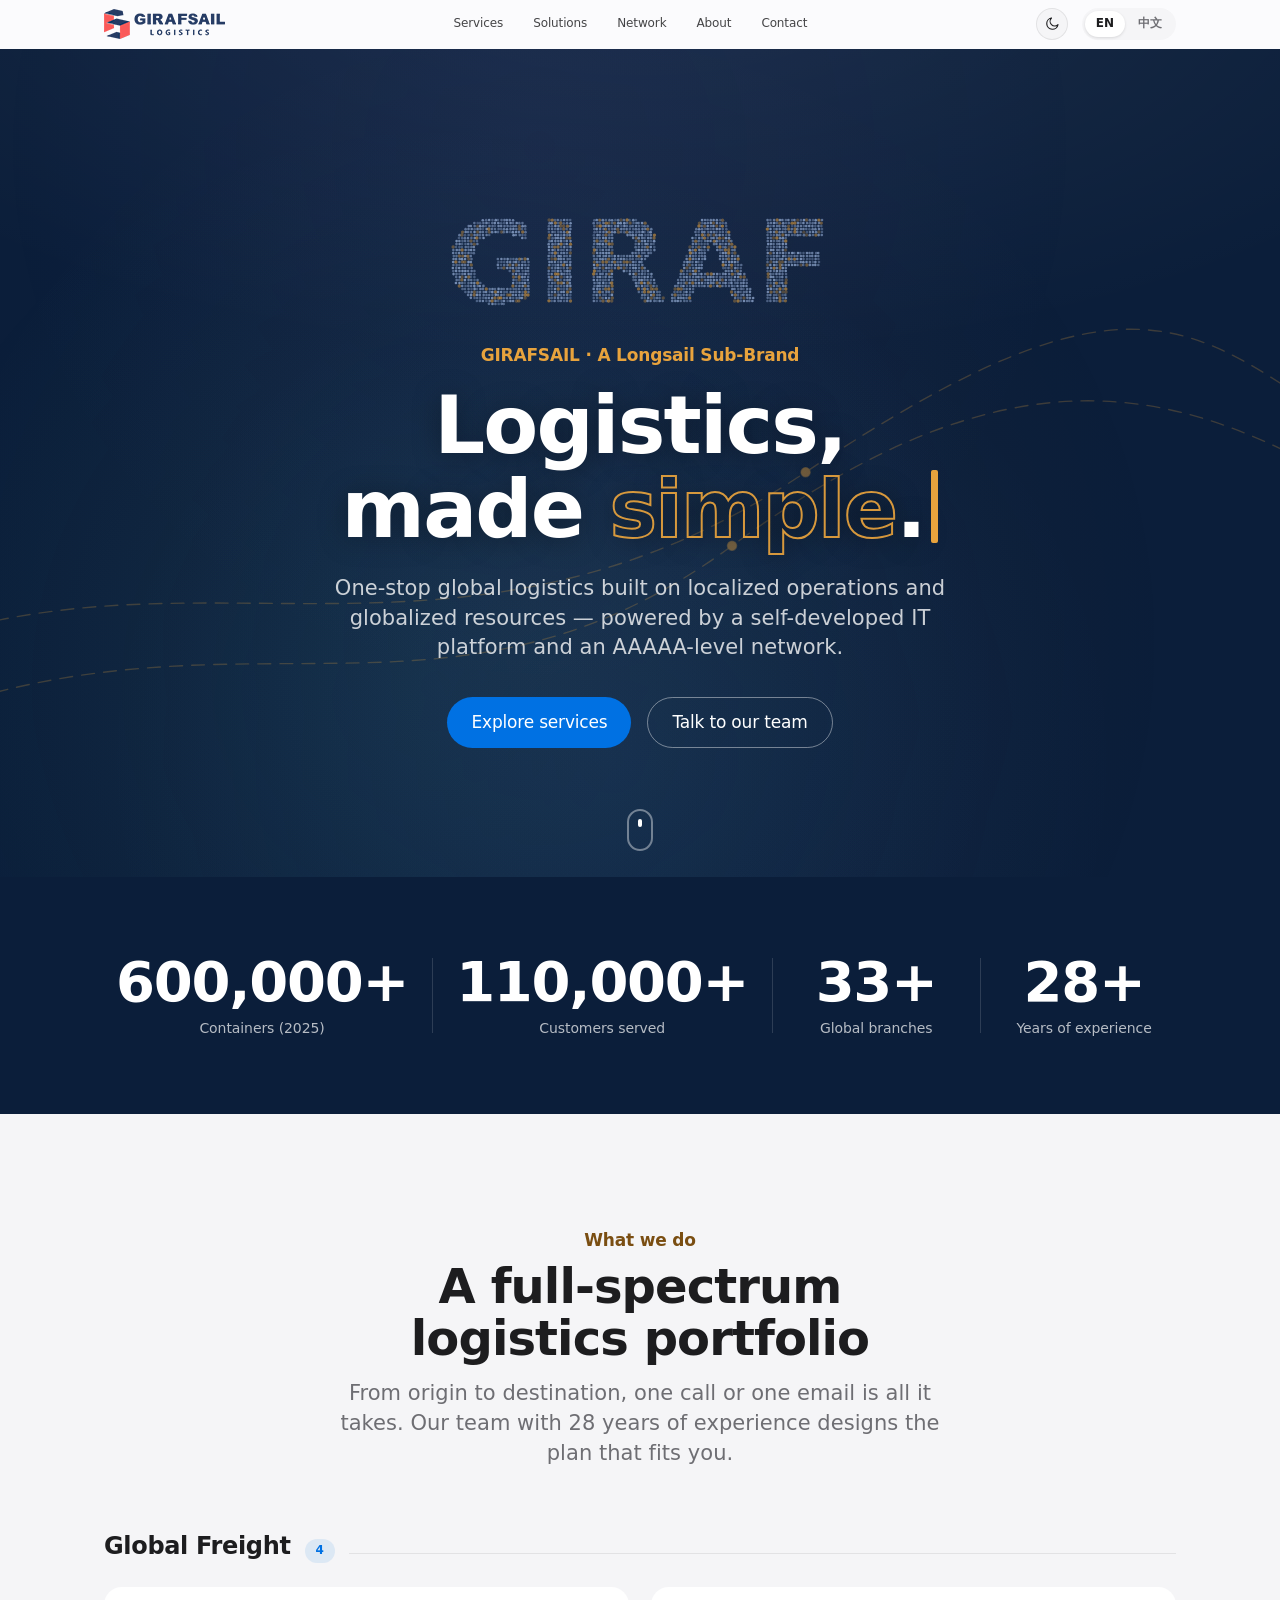
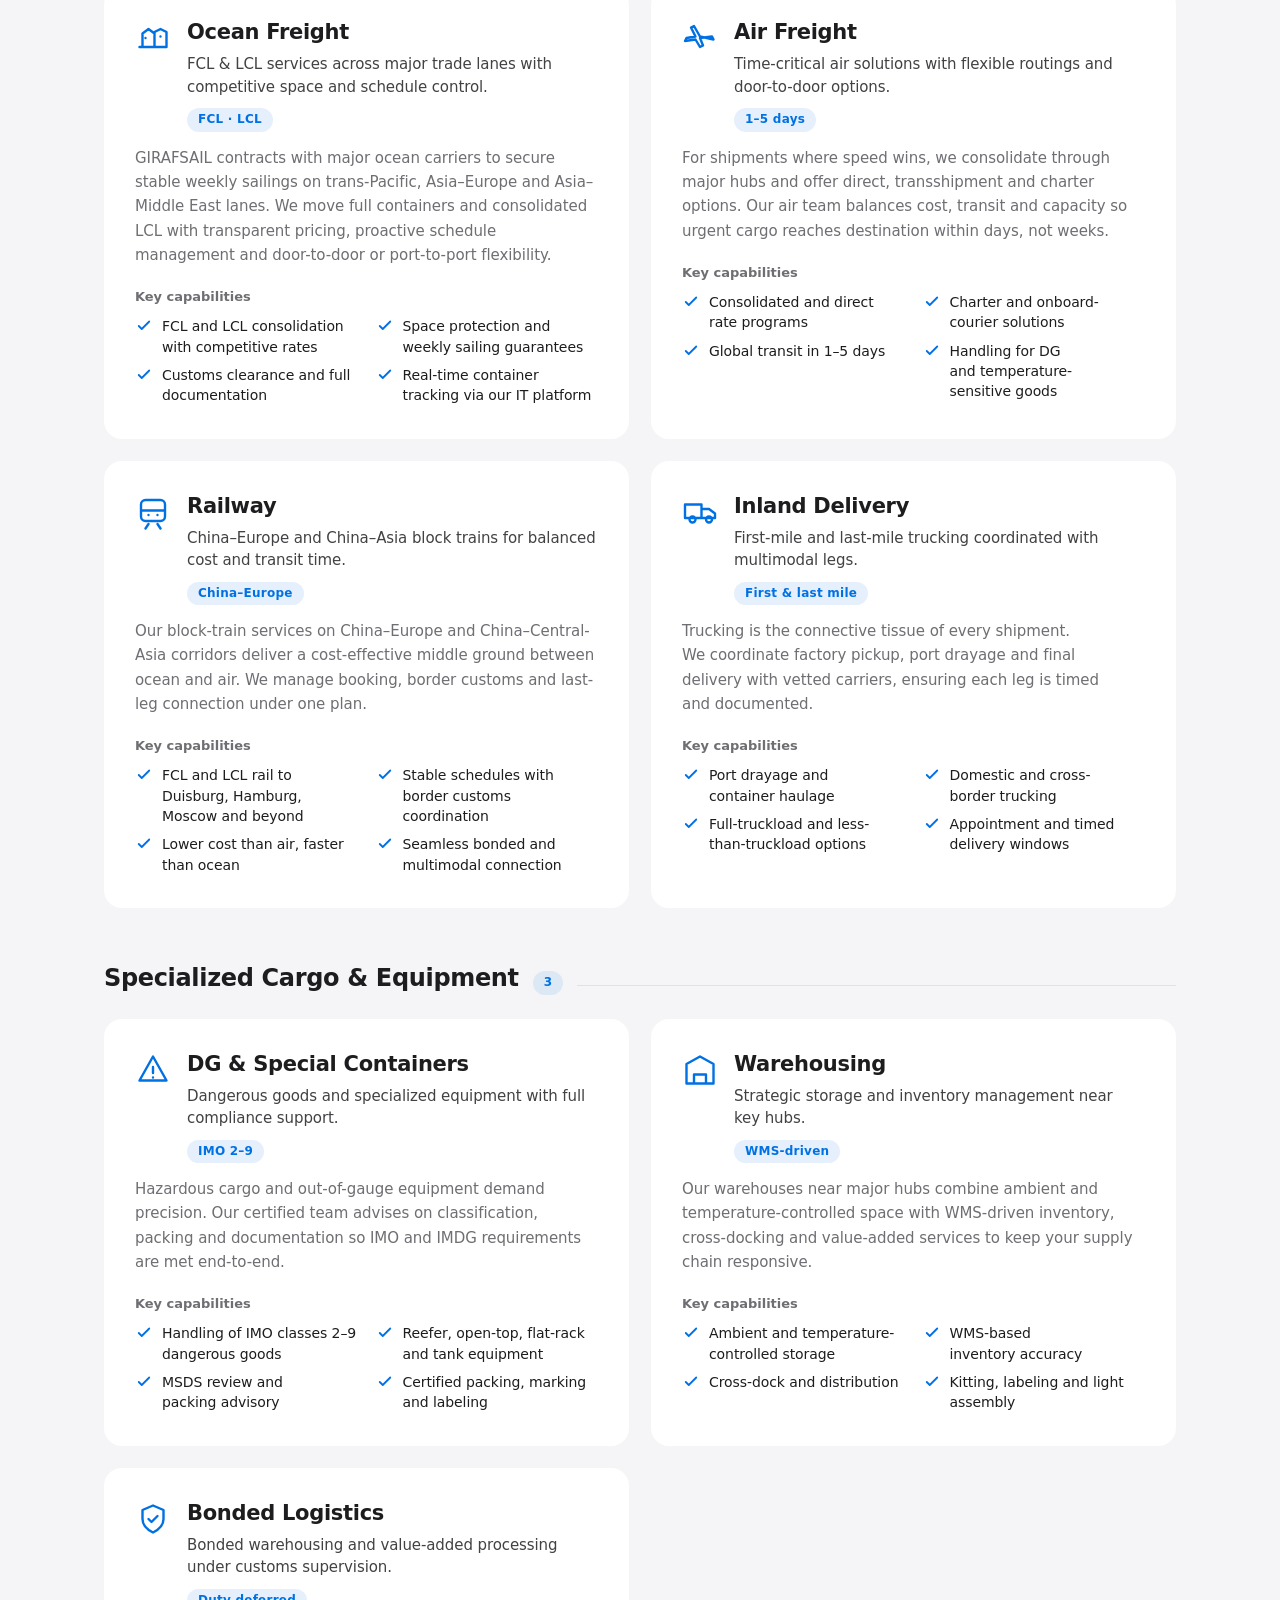
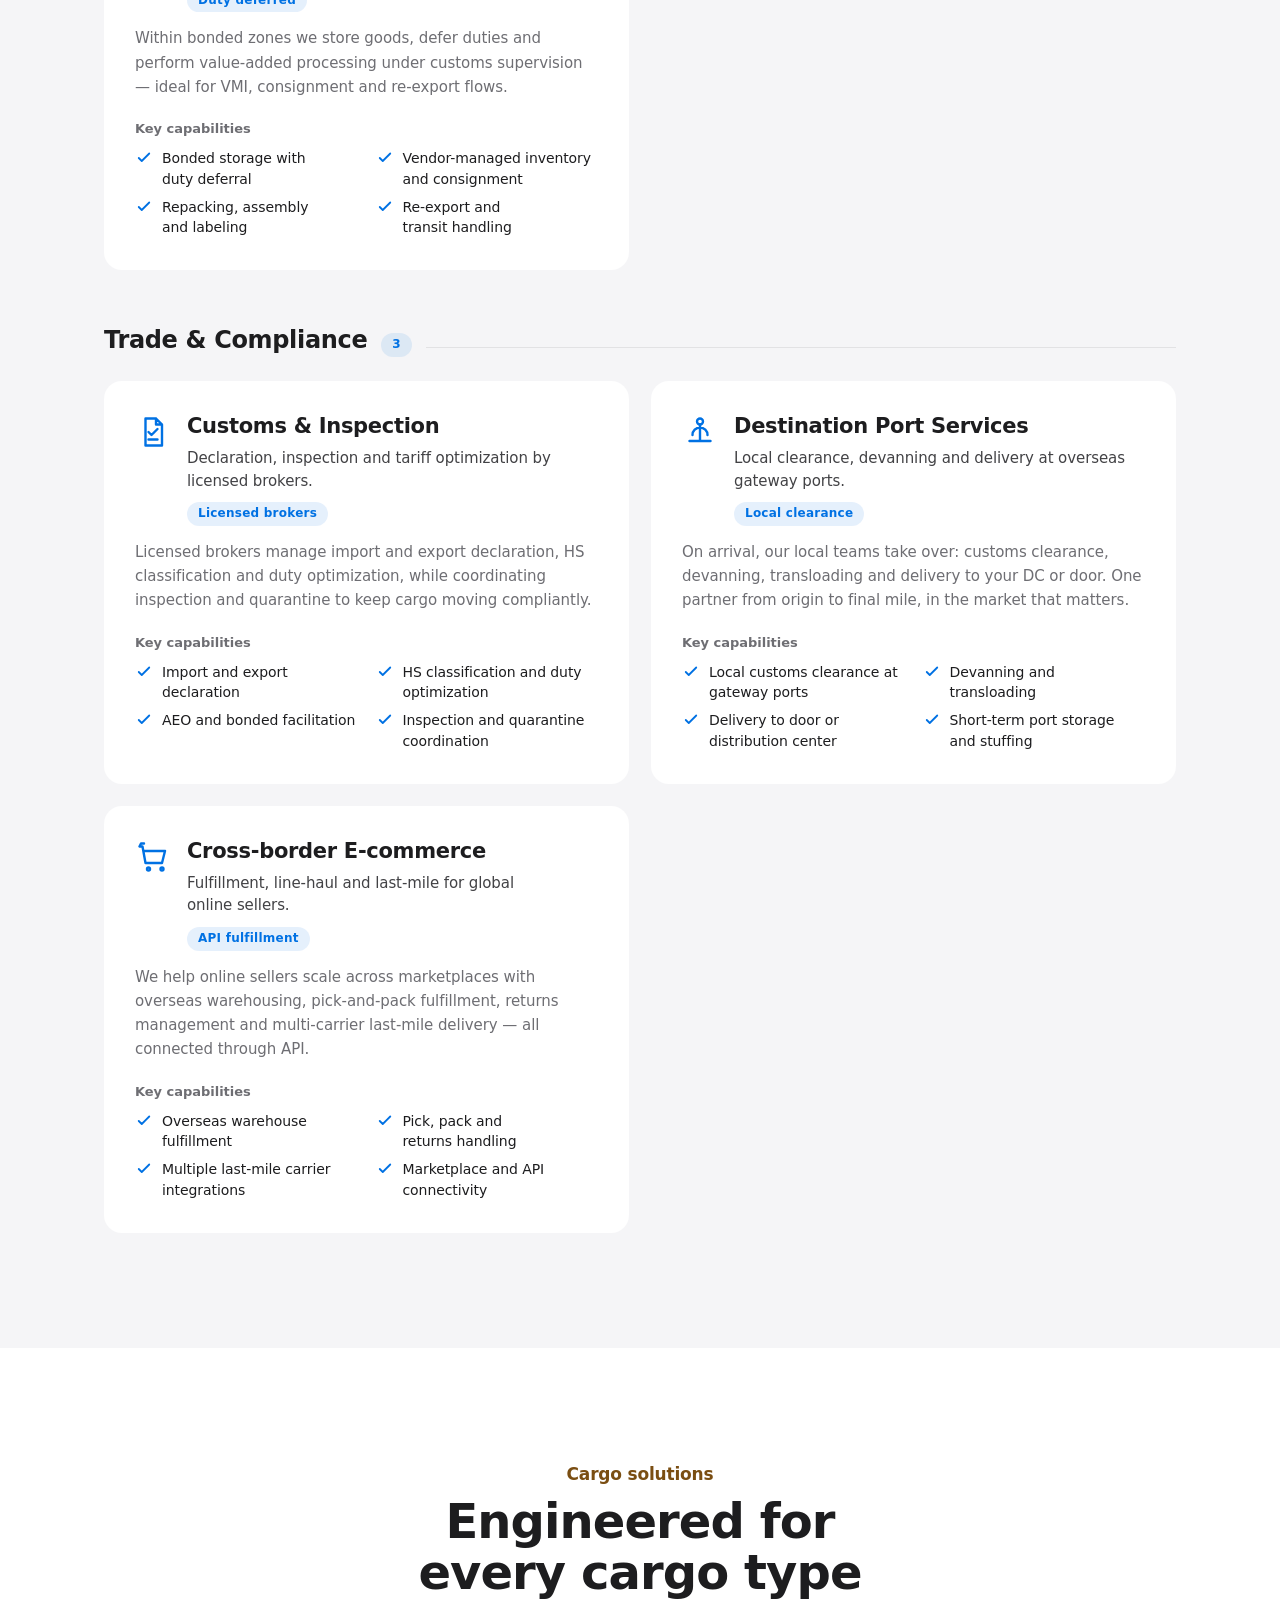
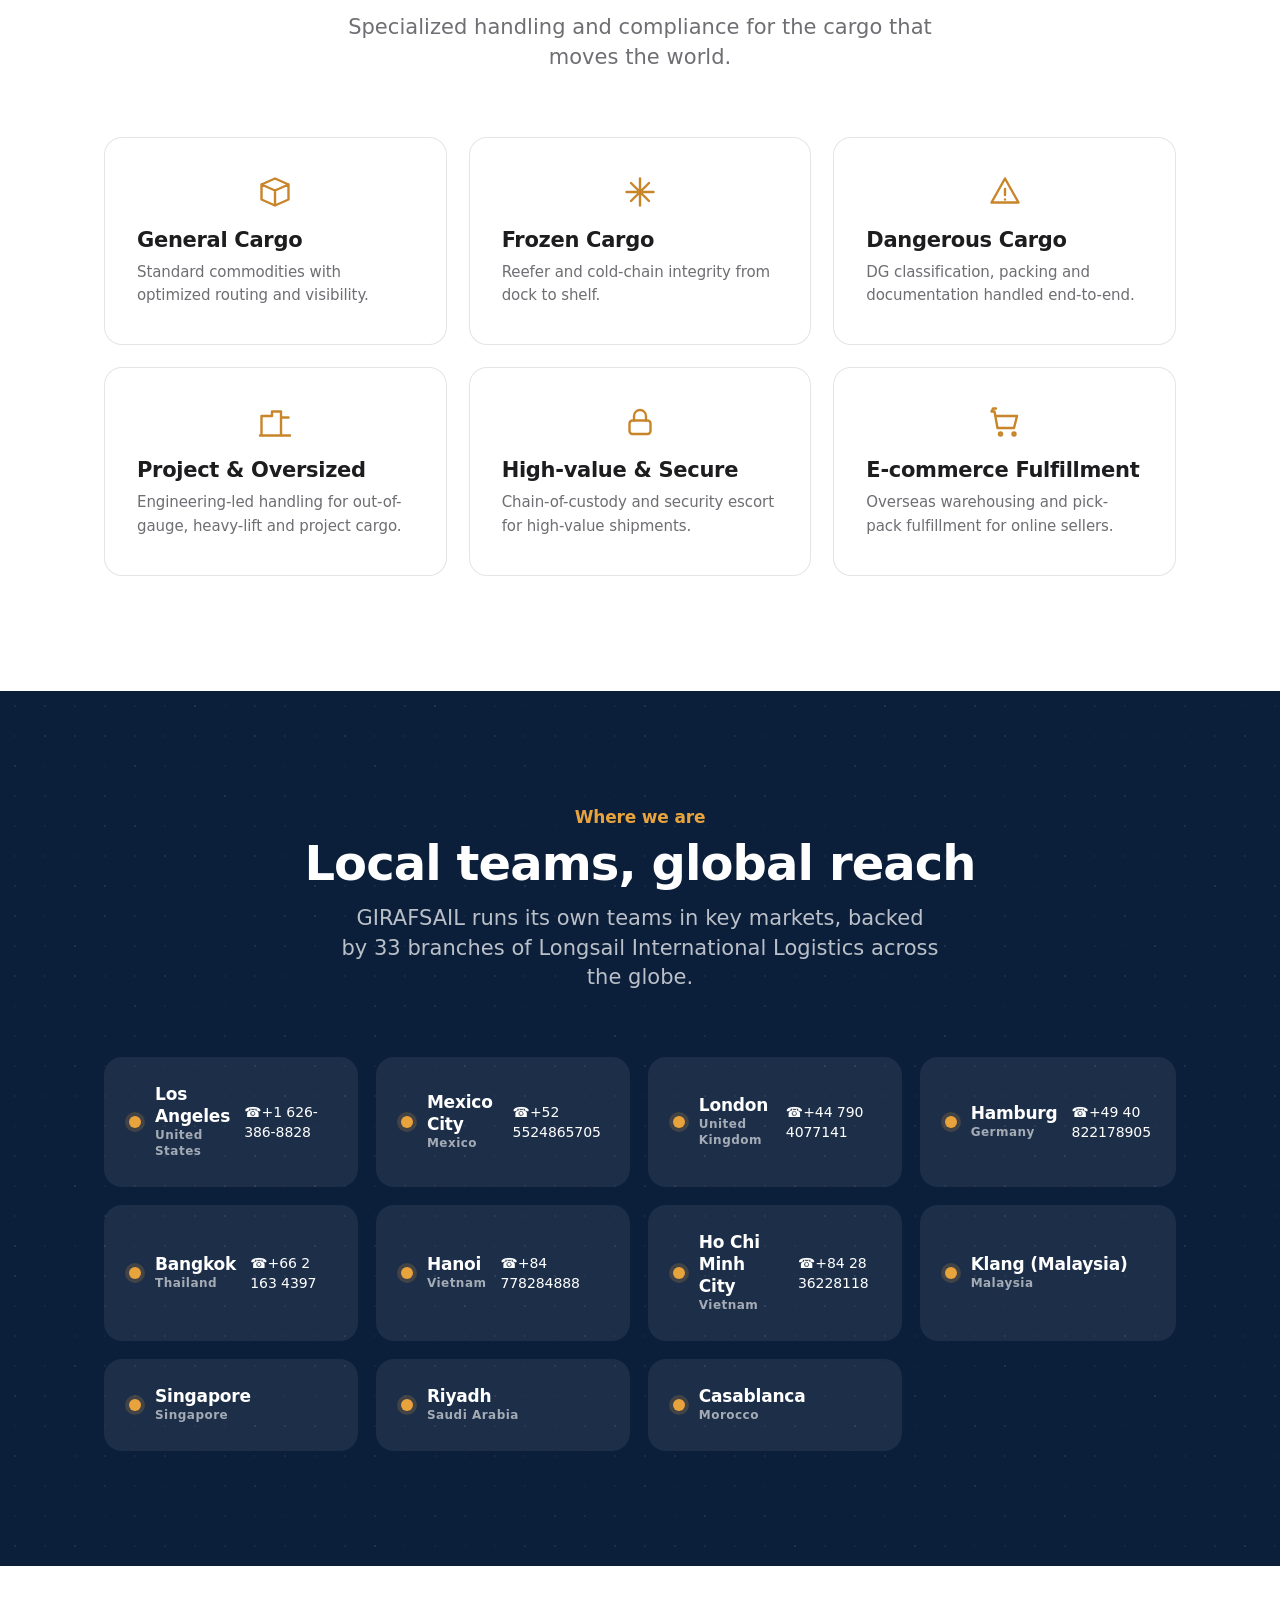
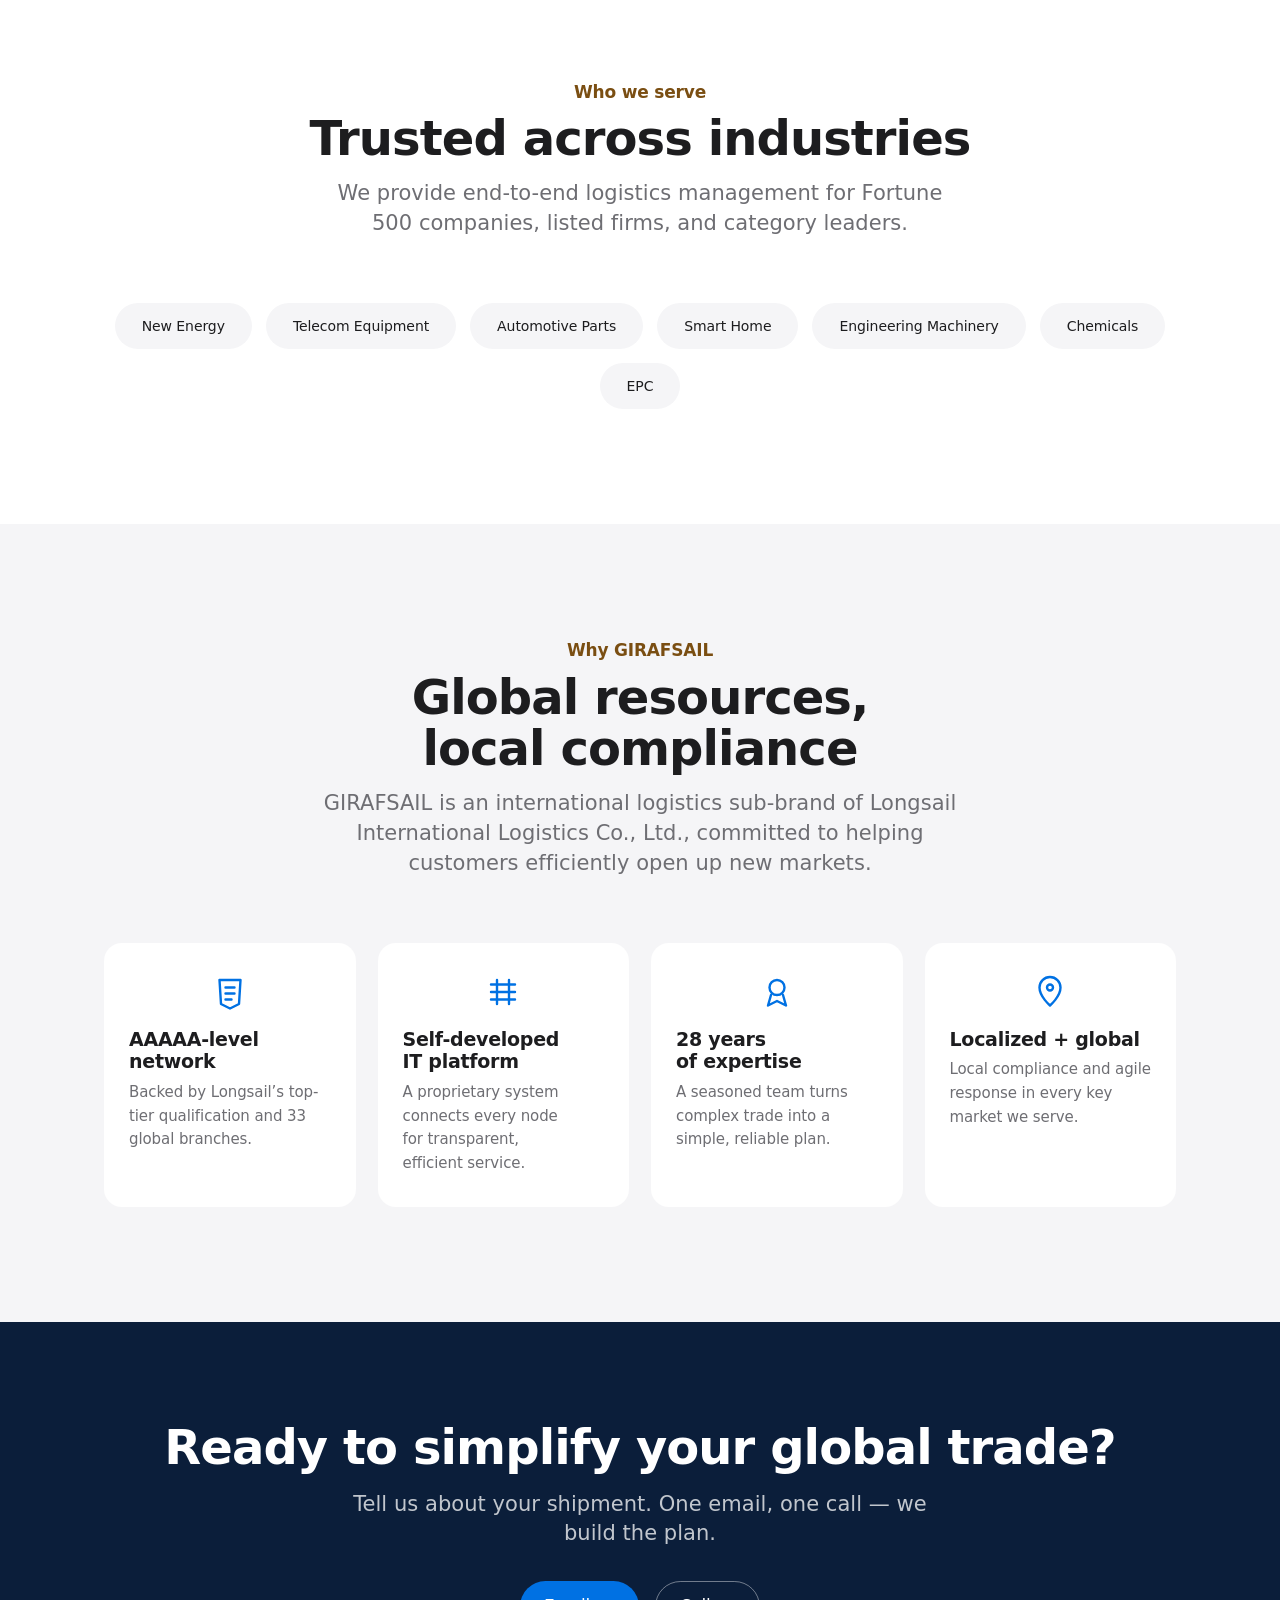
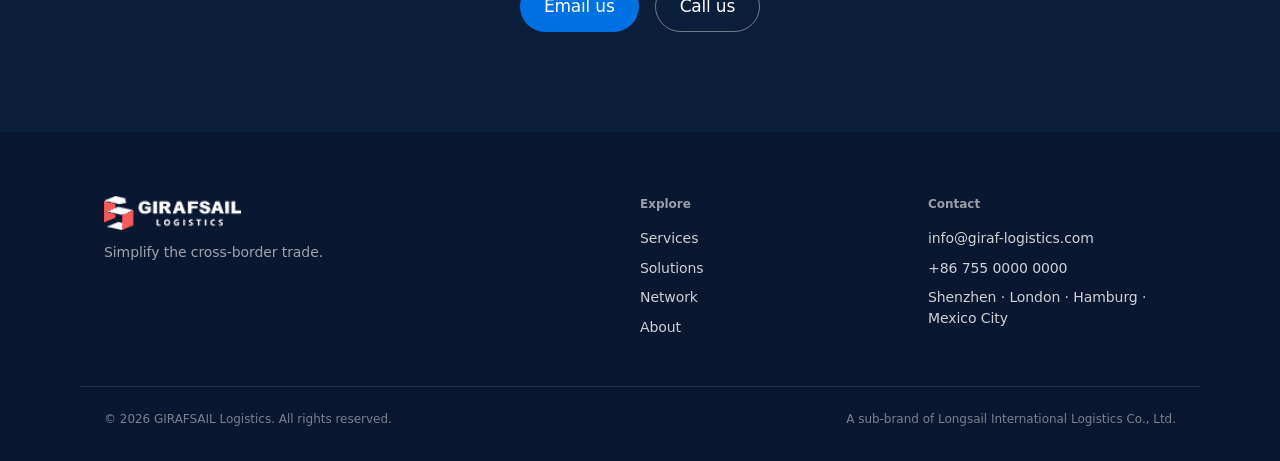
==== commit 70863255: "Dark-banner consolidation, eyebrow AA contrast, accent unification, and zh page titles - page-hero d" ====
--- a/index.html
+++ b/index.html
@@ -107,7 +107,7 @@
           <h2 class="section__title" data-i18n="solutions.title">Engineered for every cargo type</h2>
           <p class="section__lead" data-i18n="solutions.lead">Specialized handling and compliance for the cargo that moves the world.</p>
         </header>
-        <div class="cards cards--4" id="solutionsGrid"><!-- rendered by JS --></div>
+        <div class="cards" id="solutionsGrid"><!-- rendered by JS --></div>
       </div>
     </section>
 
--- a/assets/css/style.css
+++ b/assets/css/style.css
@@ -13,7 +13,7 @@
   --gold: #e8a33d;
   --gold-deep: #c8852a;
   --line: rgba(0, 0, 0, 0.08);
-  --head: #0b1e3a; /* headings — flips in dark theme */
+  --head: #1d1d1f; /* headings — flips in dark theme */
   --radius: 20px;
   --maxw: 1120px;
   --font: "Inter", -apple-system, BlinkMacSystemFont, "Segoe UI", "PingFang SC",
@@ -200,7 +200,7 @@
 .section--dark { background: var(--navy); color: #fff; }
 
 .section__head { text-align: center; max-width: 720px; margin: 0 auto 56px; }
-.section__eyebrow { font-size: 14px; font-weight: 600; color: var(--gold-deep); letter-spacing: .04em; margin-bottom: 12px; }
+.section__eyebrow { font-size: 14px; font-weight: 600; color: #7a4e12; letter-spacing: .04em; margin-bottom: 12px; }
 .section--dark .section__eyebrow { color: var(--gold); }
 .section__title { font-size: clamp(30px, 4.4vw, 48px); font-weight: 700; letter-spacing: -0.02em; line-height: 1.1; }
 .section__lead { font-size: clamp(16px, 2vw, 19px); color: var(--ink-soft); margin-top: 16px; }
@@ -317,25 +317,10 @@
 .page-hero--about     { --h1: 108 123 232; --h2: 44 47 134;  --a: 195 184 255; --a2: 108 92 224; }    /* indigo */
 .page-hero--contact   { --h1: 34 179 148; --h2: 14 94 82;   --a: 143 240 212; --a2: 31 170 140; }    /* emerald */
 /* slowly rotating coloured sheen tinted by the page accent */
-.page-hero::before {
-  content: "";
-  position: absolute; inset: -40%;
-  background: conic-gradient(from 0deg at 50% 50%,
-    transparent 0deg,
-    rgb(var(--a2) / .14) 60deg,
-    transparent 150deg,
-    rgb(var(--a) / .12) 250deg,
-    transparent 360deg);
-  animation: heroSheen 26s linear infinite;
-  pointer-events: none; z-index: 0;
-}
-@keyframes heroSheen { to { transform: rotate(360deg); } }
-/* accent hairline at the bottom edge */
+/* accent hairline at the bottom edge (fill set by the Apple pass) */
 .page-hero::after {
   content: "";
-  position: absolute; left: 0; right: 0; bottom: 0; height: 2px;
-  background: linear-gradient(90deg, transparent, rgb(var(--a)), rgb(var(--a2)), transparent);
-  z-index: 3; pointer-events: none;
+  position: absolute; left: 0; right: 0; bottom: 0; z-index: 3; pointer-events: none;
 }
 .page-hero__canvas { position: absolute; inset: 0; width: 100%; height: 100%; z-index: 0; opacity: .92; }
 .page-hero .wrap { position: relative; z-index: 2; }
@@ -347,7 +332,7 @@
 .nav__links a.is-active::after { content: ""; }
 
 /* About — story redesigned: editorial lead + foundation pillars + presence strip */
-.about-story { --a: 108 92 224; --a2: 44 47 134; padding: 110px 0; }
+.about-story { --a: 0 113 227; --a2: 200 133 42; padding: 110px 0; }
 .about-story__lead {
   font-family: var(--font-display);
   font-size: clamp(22px, 3.2vw, 34px); font-weight: 600; line-height: 1.34;
@@ -400,8 +385,8 @@
 }
 .subs__group-count {
   font-family: var(--font-display);
-  font-size: 12px; font-weight: 700; color: #0e8c92;
-  background: rgba(26,178,184,.12); border-radius: 999px; padding: 3px 11px;
+  font-size: 12px; font-weight: 700; color: var(--blue);
+  background: rgba(0,113,227,.10); border-radius: 999px; padding: 3px 11px;
 }
 .subs__group-rule { flex: 1; height: 1px; background: linear-gradient(90deg, var(--line), transparent); }
 .subs__offices { display: grid; grid-template-columns: repeat(3, minmax(0, 1fr)); gap: 16px; }
@@ -565,13 +550,13 @@
 .about-promise {
   display: flex; gap: 22px; align-items: center;
   margin-top: 40px; margin-bottom: 56px; padding: 26px 30px;
-  background: linear-gradient(135deg, rgb(108 92 224 / .10), rgb(0 113 227 / .05));
-  border: 1px solid var(--line); border-left: 3px solid rgb(108 92 224);
+  background: linear-gradient(135deg, rgb(0 113 227 / .10), rgb(0 113 227 / .05));
+  border: 1px solid var(--line); border-left: 3px solid rgb(0 113 227);
   border-radius: 18px;
 }
 .about-promise__badge {
   flex: none; font-family: var(--font-display); font-weight: 700; font-size: 19px;
-  color: rgb(108 92 224); background: #fff; border: 1px solid var(--line);
+  color: var(--blue); background: #fff; border: 1px solid var(--line);
   border-radius: 12px; padding: 12px 16px; white-space: nowrap;
 }
 .about-promise__body { min-width: 0; }
@@ -689,7 +674,7 @@
 }
 .office-card__top { display: flex; align-items: baseline; justify-content: space-between; gap: 8px; }
 .office-card__city { font-size: 14px; font-weight: 700; color: var(--head); letter-spacing: -.01em; }
-.office-card__country { font-size: 11px; font-weight: 600; color: rgba(11,30,58,.5); text-transform: uppercase; letter-spacing: .06em; }
+.office-card__country { font-size: 11px; font-weight: 600; color: rgba(29,29,31,.5); text-transform: uppercase; letter-spacing: .06em; }
 /* The detail panel is an absolutely-positioned popover, so hovering never
    changes any card's height — the old grid-rows expansion grew the hovered
    card, pushed the row underneath it, and the cursor ended up bouncing
@@ -817,11 +802,11 @@
 
 /* text colours that were tuned for a white card */
 html[data-theme="dark"] .office-card__country { color: rgba(231,236,246,.5); }
-html[data-theme="dark"] .about-promise__badge { color: #a99dff; }
+html[data-theme="dark"] .about-promise__badge { color: #6ea8ff; }
 
 /* misc accents that were tuned for a white page */
 html[data-theme="dark"] .timeline__marker { background: #0d1728; }
-html[data-theme="dark"] .subs__group-count { color: #4fd6dc; background: rgba(79,214,220,.14); }
+html[data-theme="dark"] .subs__group-count { color: var(--blue); background: rgba(0,113,227,.16); }
 html[data-theme="dark"] .section__eyebrow { color: var(--gold); }
 html[data-theme="dark"] .about-found:hover { box-shadow: 0 18px 40px rgba(0,0,0,.5); }
 
@@ -1433,8 +1418,16 @@
 html[data-theme="dark"] .section__eyebrow { color: var(--gold); }
 html[data-theme="dark"] ::-webkit-scrollbar-thumb { background: rgba(255, 255, 255, .22); background-clip: content-box; }
 
+/* 14b ─ Dark-mode banners: same monochrome dark surface as stats / section--dark,
+       with a whisper of the per-page accent so the five pages stay faintly distinct. */
+html[data-theme="dark"] .page-hero {
+  background-color: #0a1424;
+  background-image: radial-gradient(120% 95% at 50% 0%, rgb(var(--h1) / .14), transparent 60%);
+}
+html[data-theme="dark"] .page-hero__stroke { opacity: .08; }
+
 /* 15 ─ Banner + map surfaces settled after the first visual pass */
-.page-hero__canvas { opacity: .50; }
+.page-hero__canvas { opacity: .22; }
 /* the map panel needs its own tone: with the band and the panel both flat
    navy it had no edge at all. A darker well + hairline rim reads as a
    mounted screen rather than a hole in the band. */
@@ -1577,6 +1570,18 @@
 }
 html[data-theme="dark"] #contactForm .btn:focus-visible { box-shadow: 0 0 0 4px rgba(41, 151, 255, .34); }
 #contactForm .btn[disabled] { opacity: .42; cursor: not-allowed; }
+/* the reassurance line, centred under the full-width submit so it reads as
+   part of the button's block rather than as loose copy */
+.form-note {
+  margin: -2px 0 0;
+  text-align: center;
+  font-size: 13px;
+  line-height: 1.5;
+  letter-spacing: -.002em;
+  color: var(--ink-soft);
+}
+/* Apple's dark secondary grey is a touch dim for a 13px line on pure black */
+html[data-theme="dark"] .form-note { color: #a1a1a6; }
 @media (max-width: 640px) {
   #contactForm .btn { min-height: 50px; font-size: 16px; }
 }
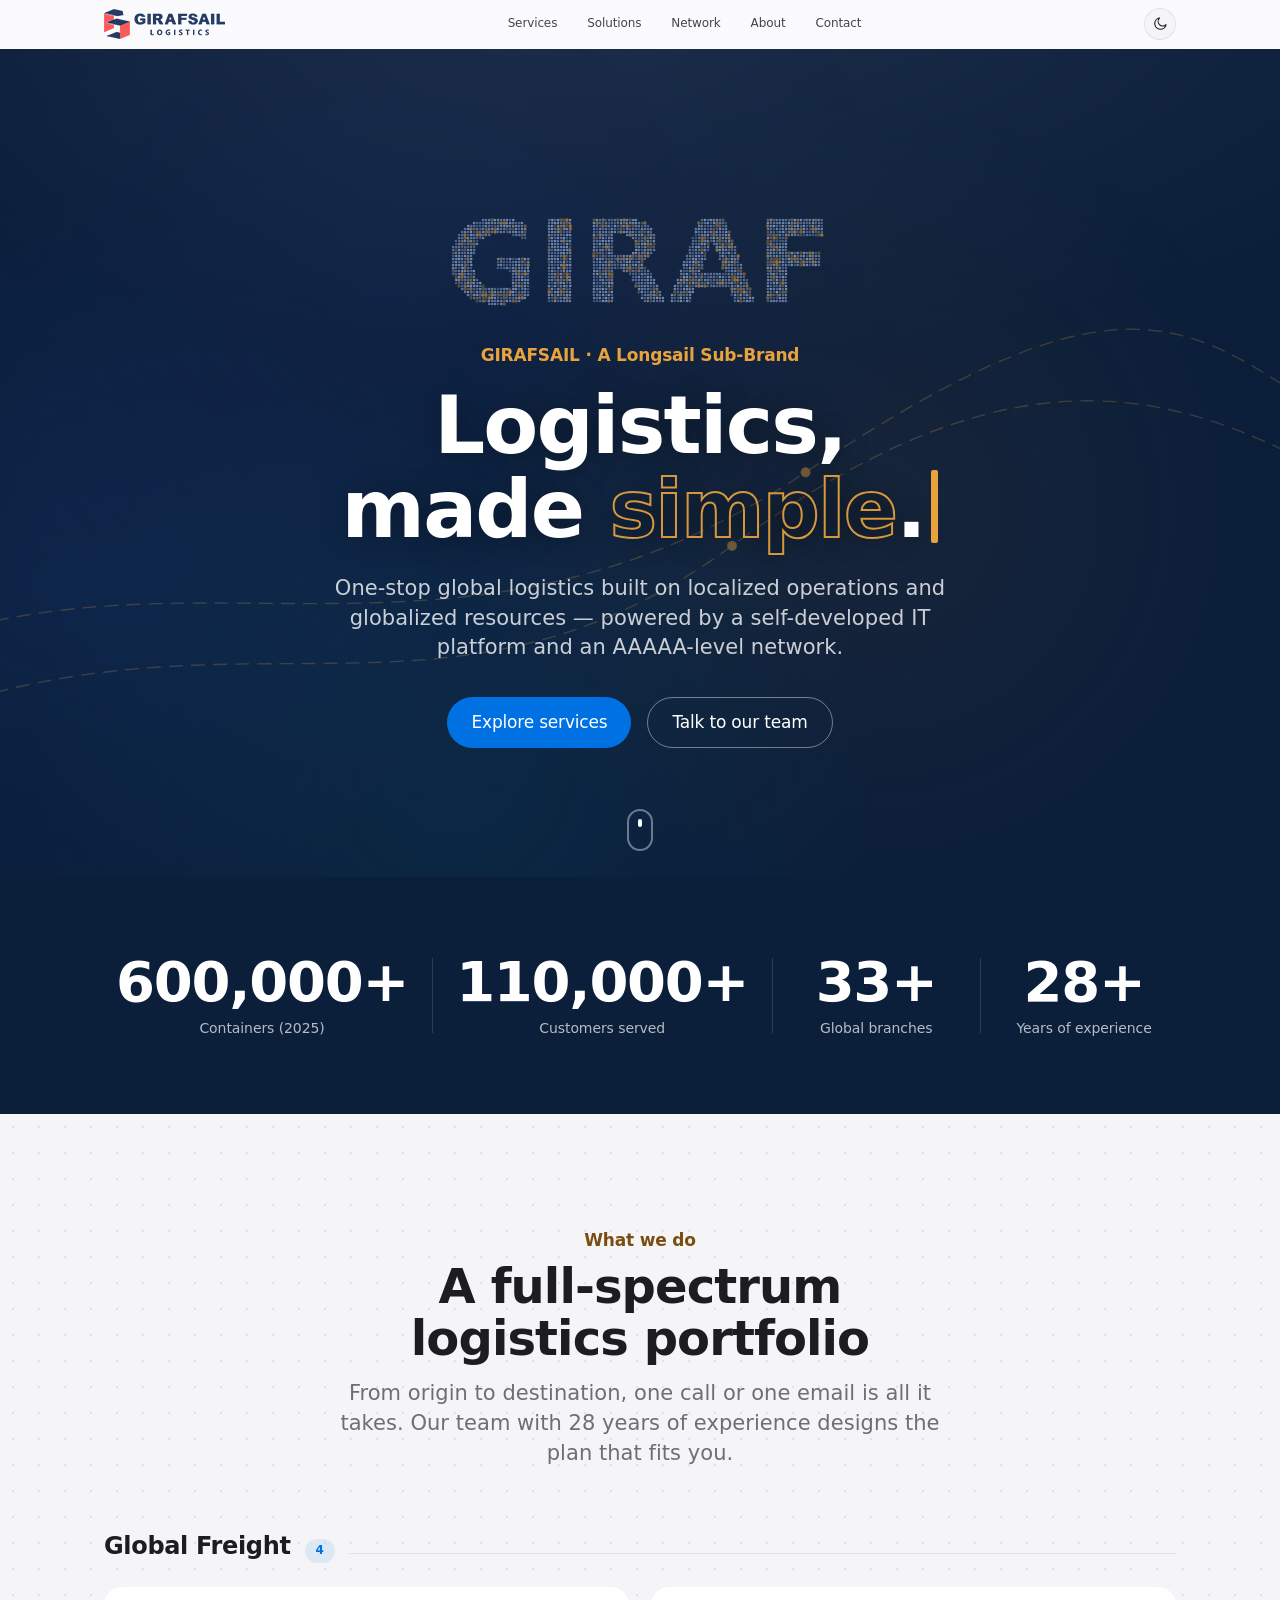
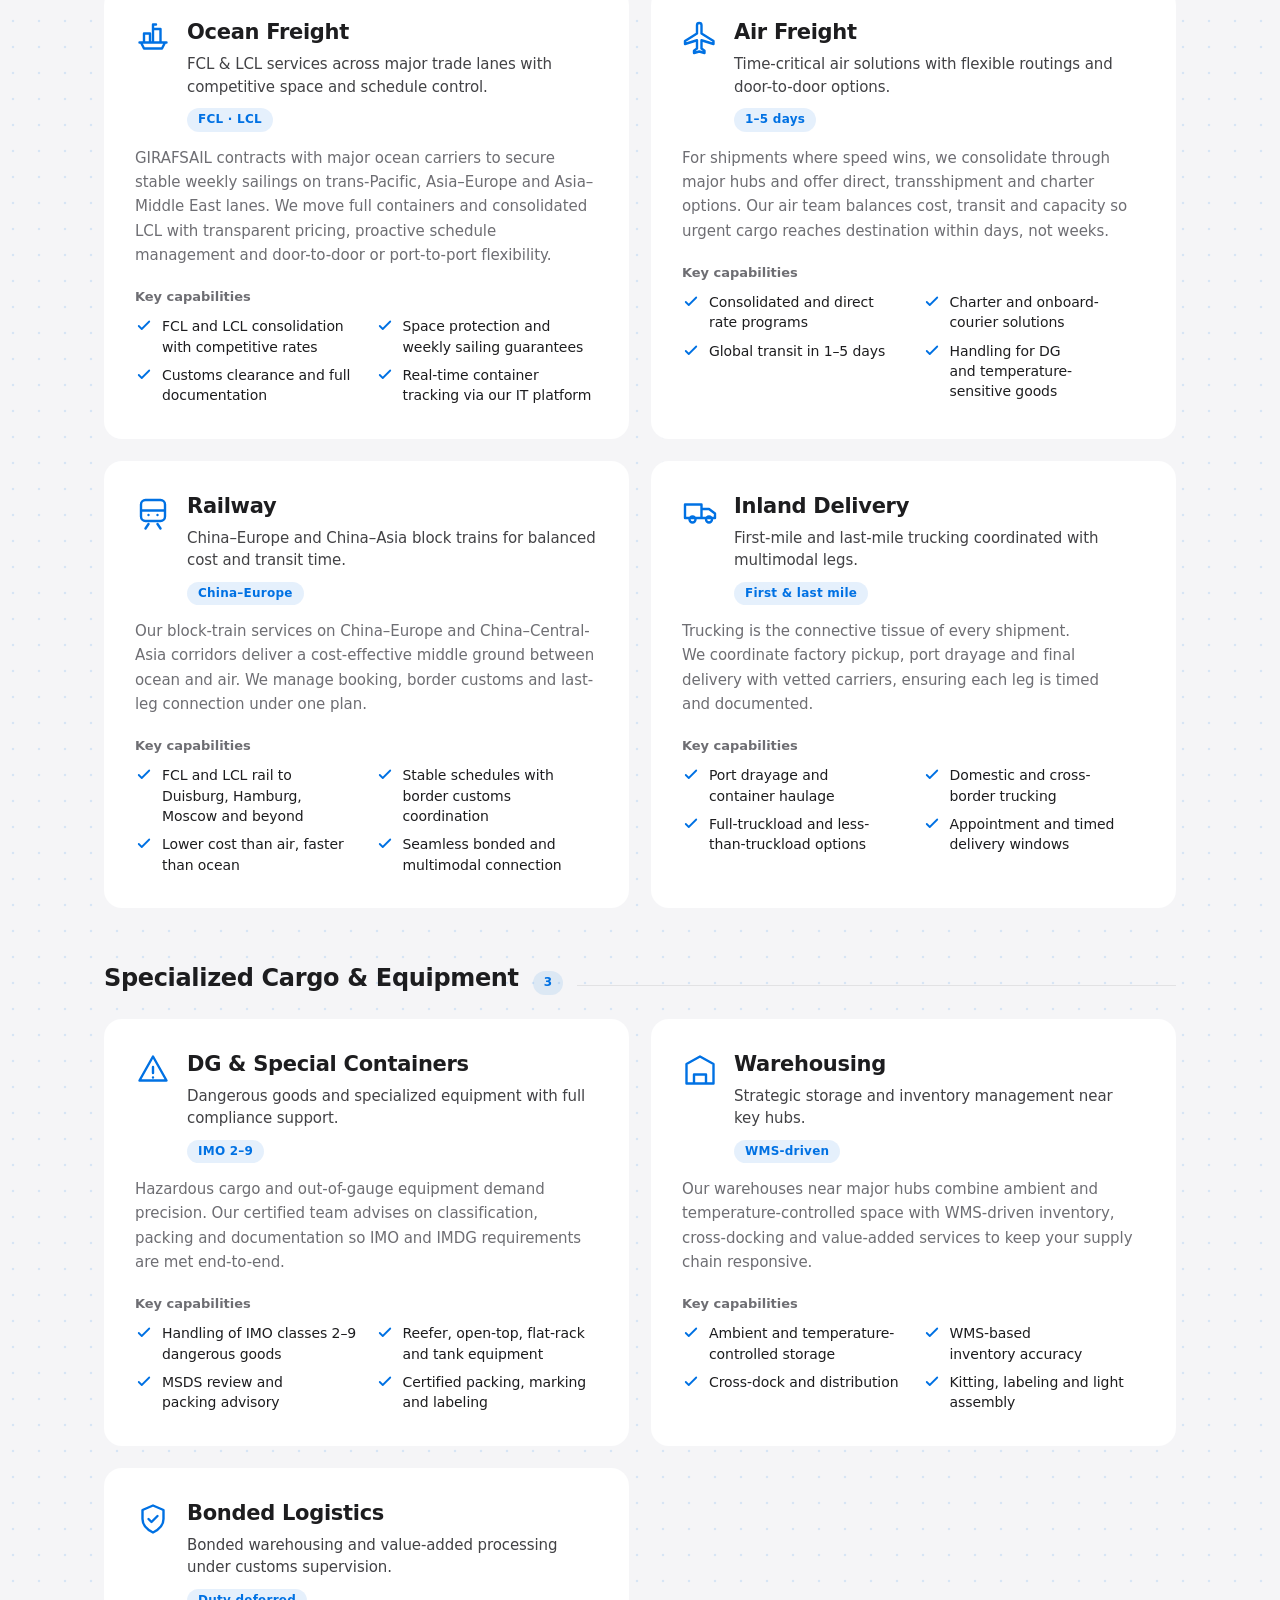
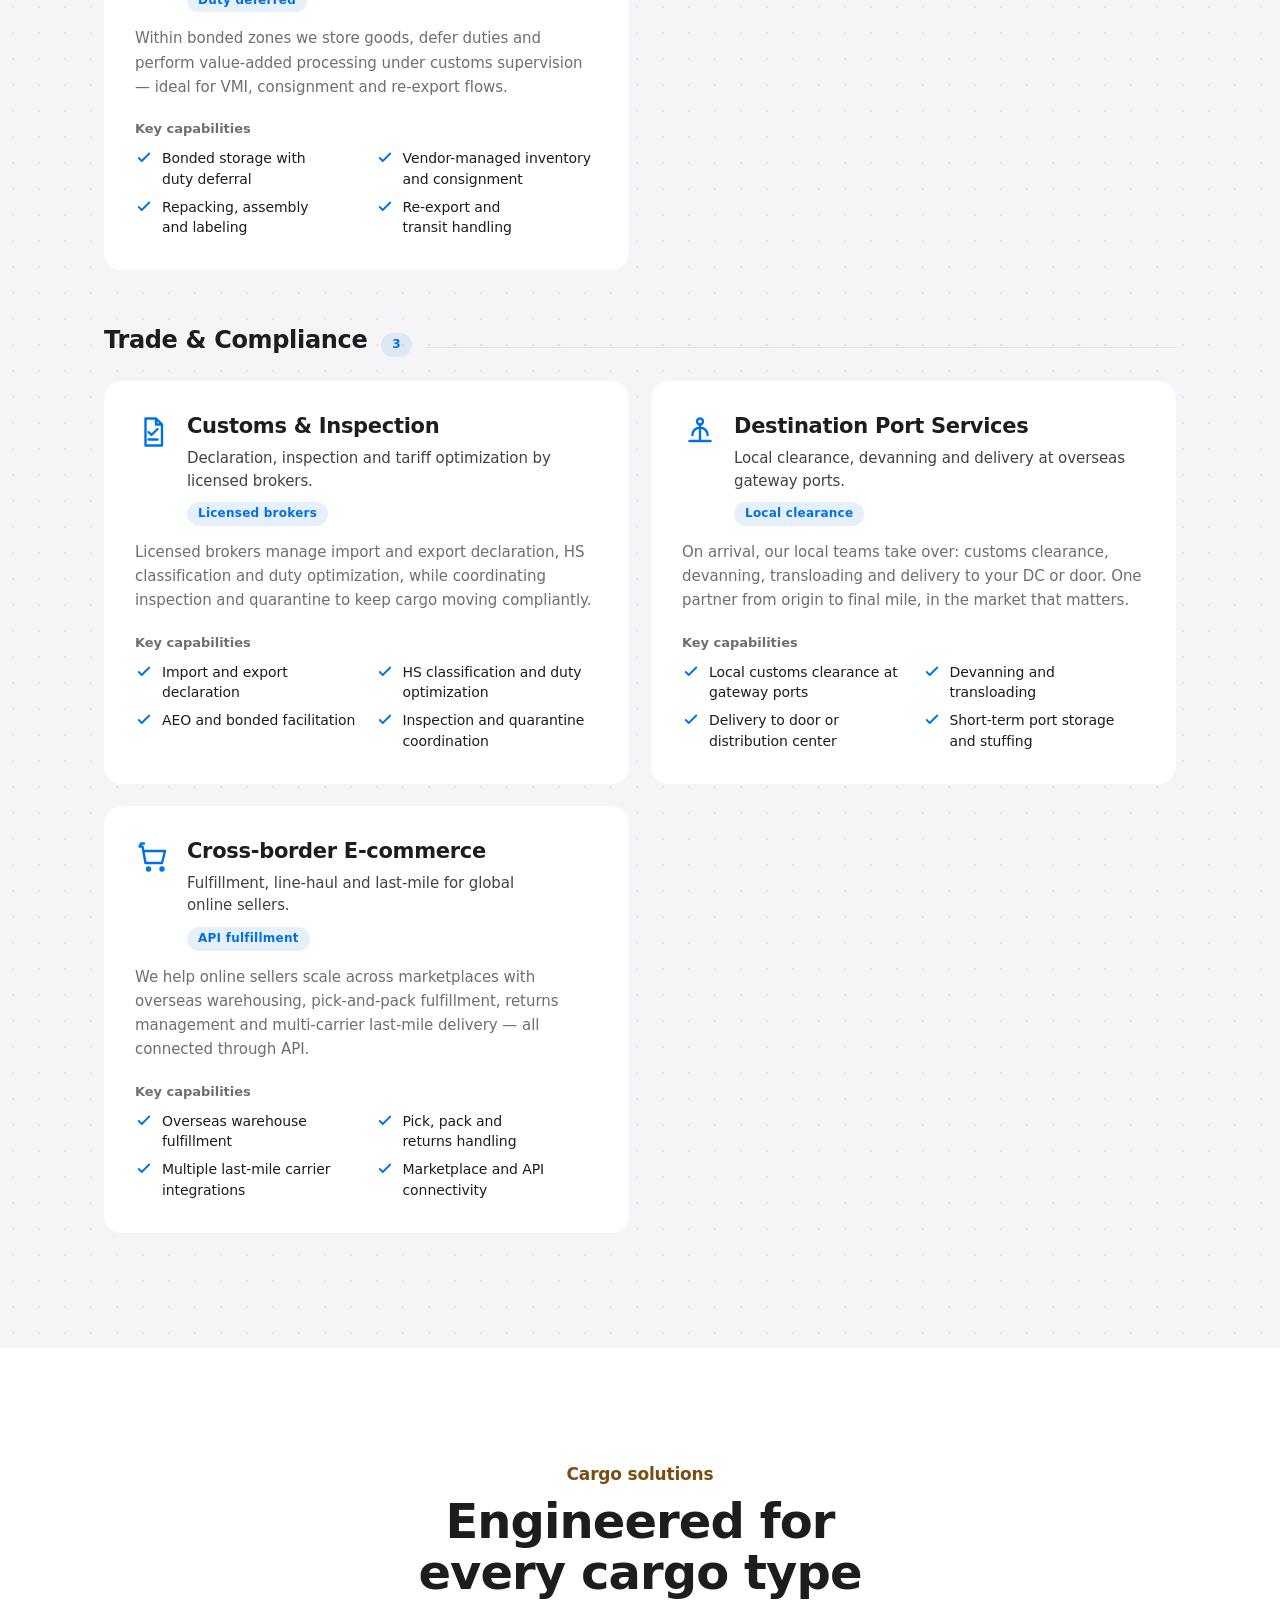
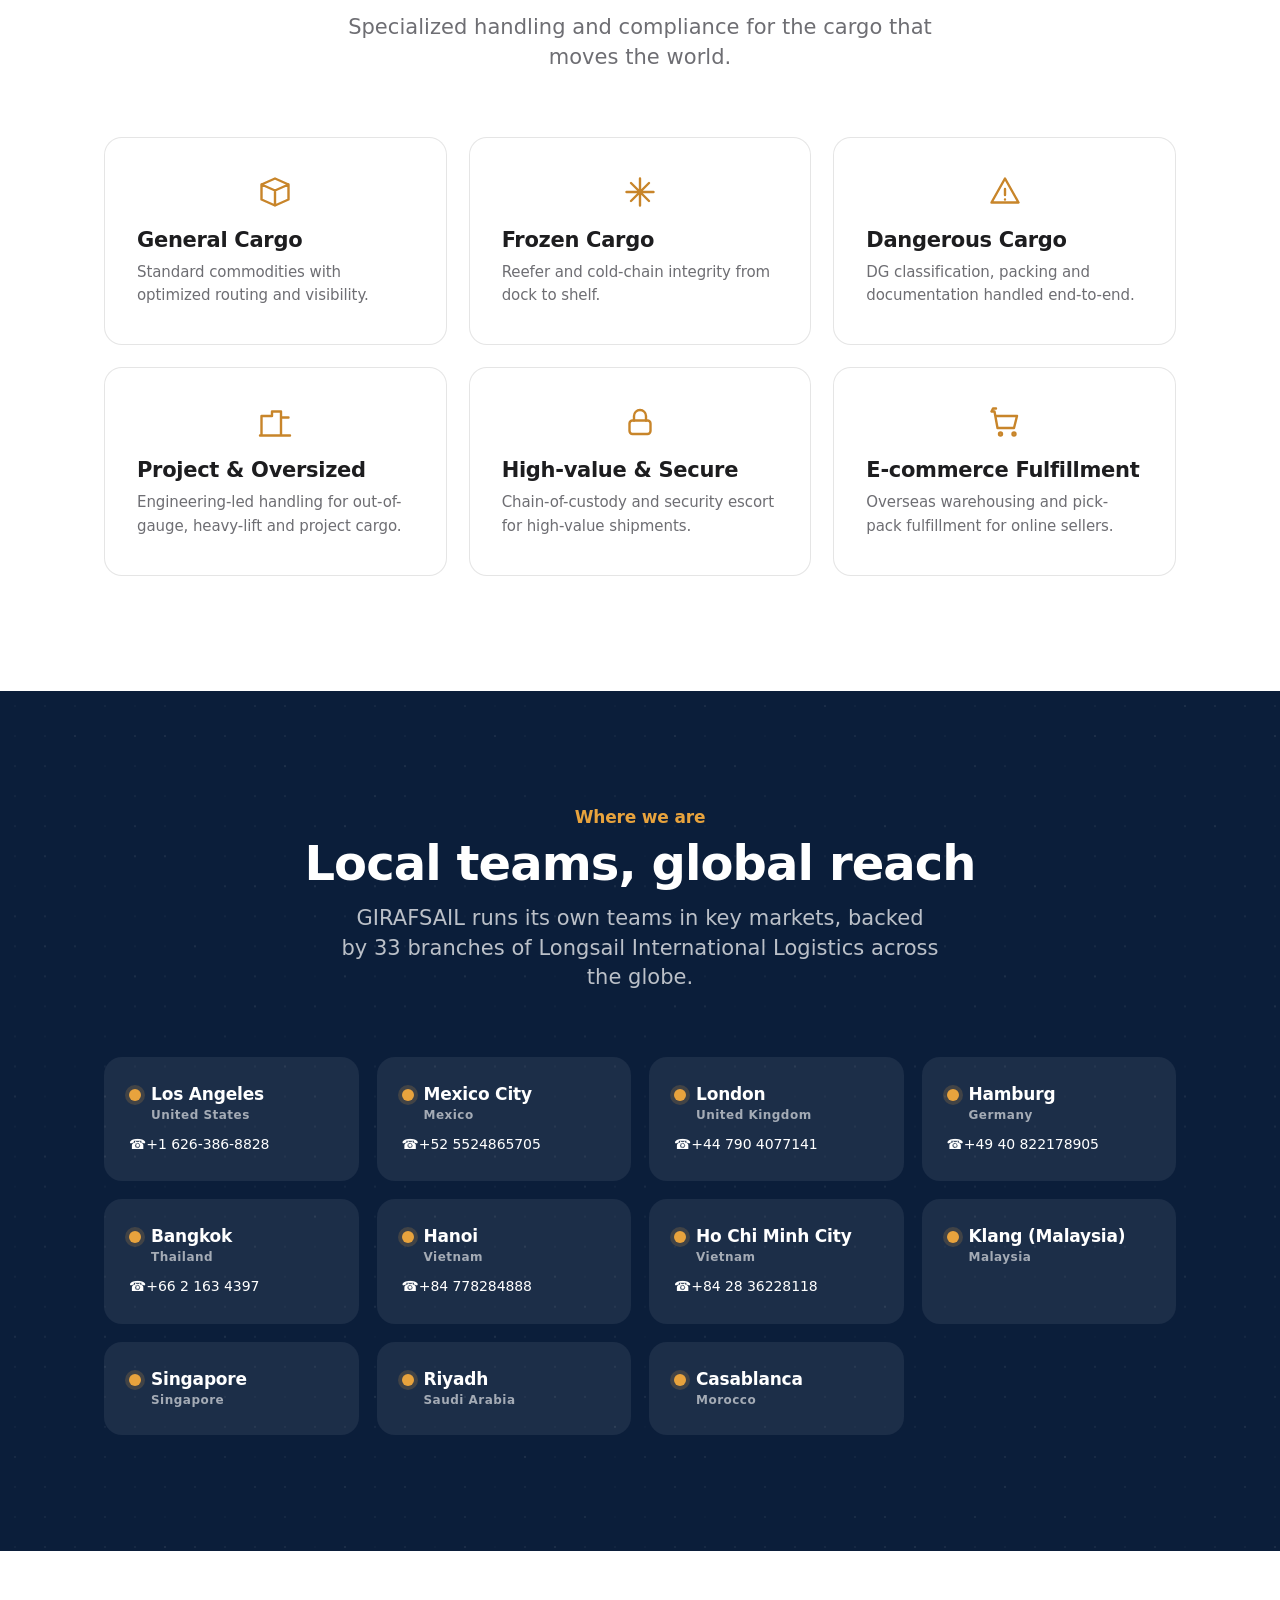
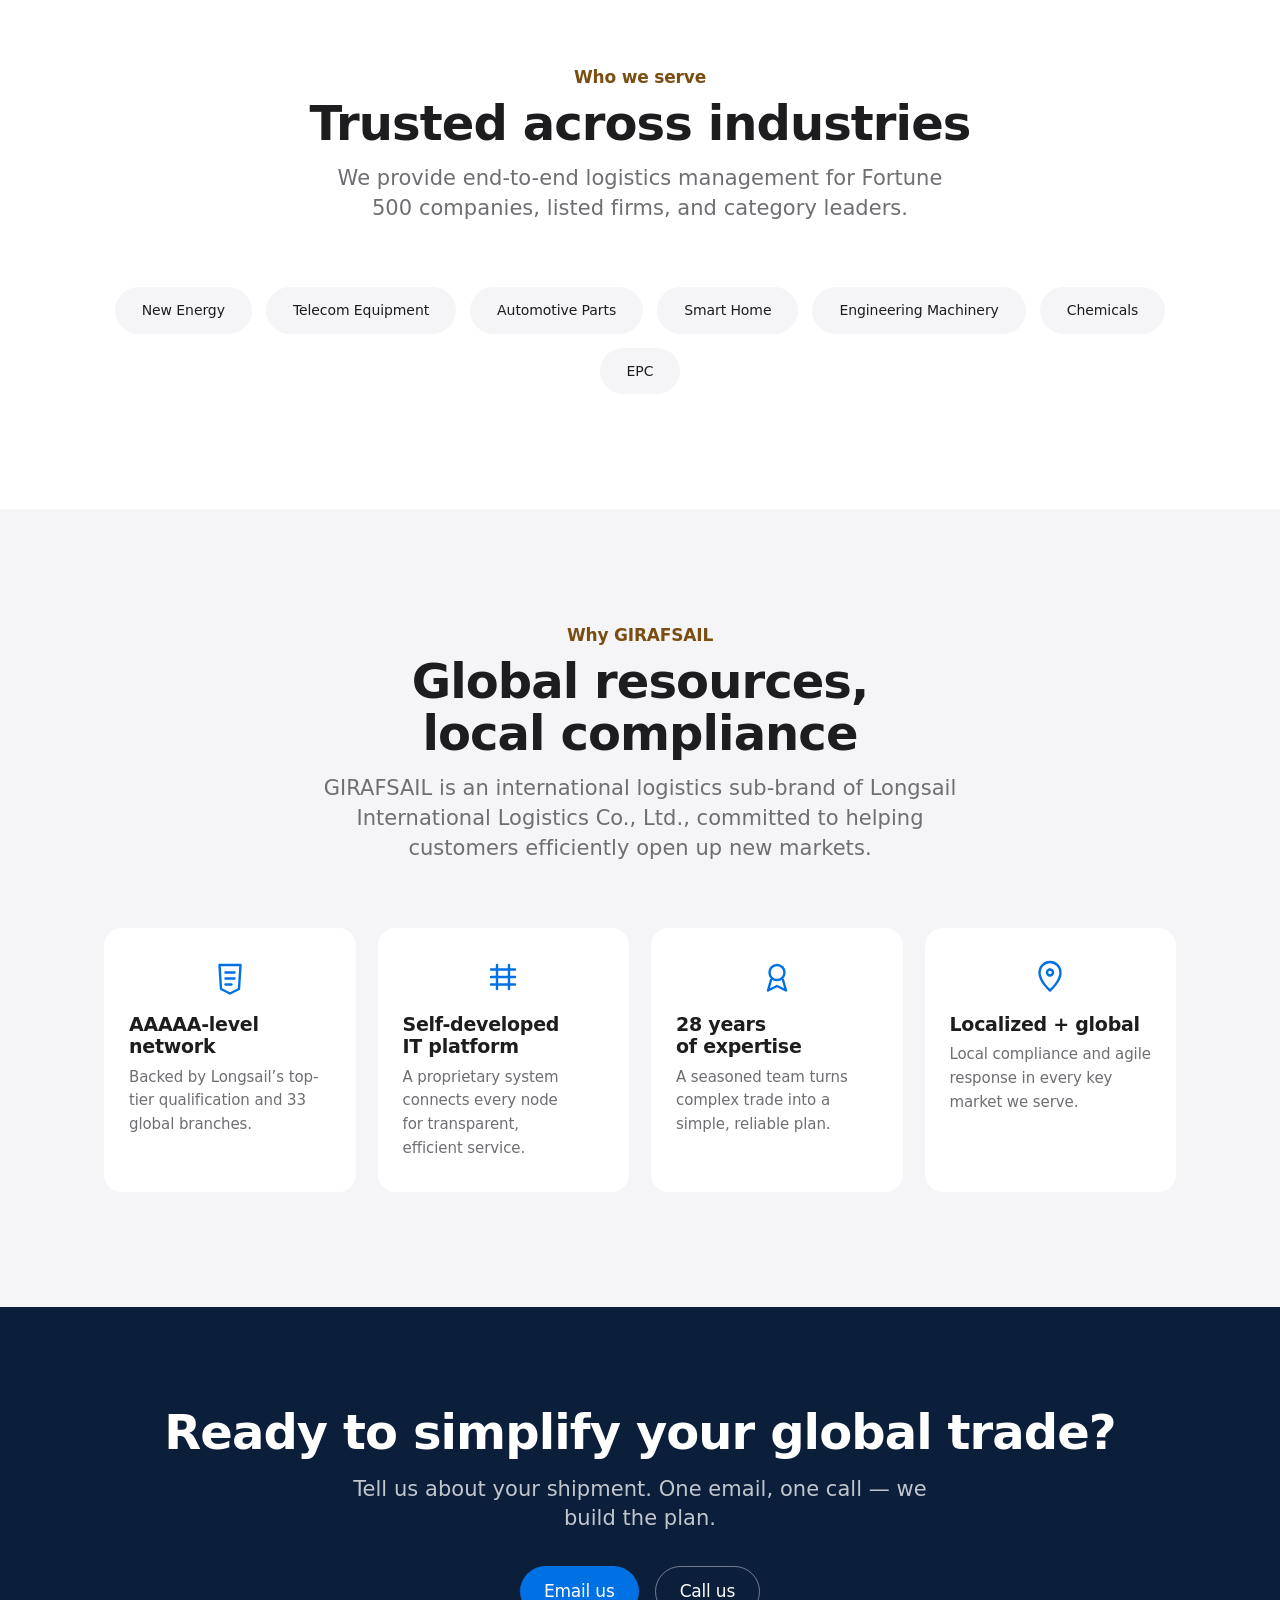
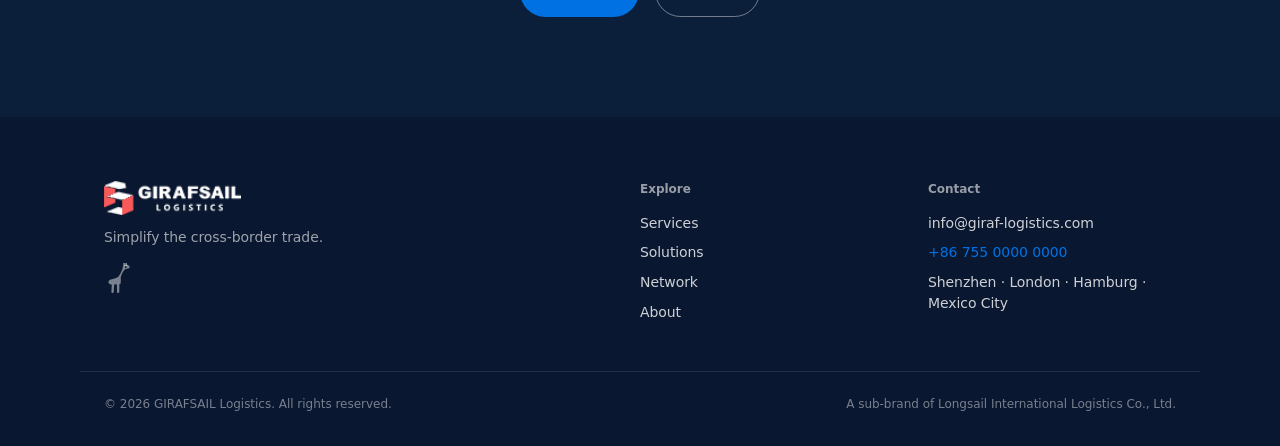
==== commit cbf6877f: "feat: 首页 services 区块改用纯 CSS 静态网点 + 极轻呼吸动画（替代动态点阵 canvas），network 区块保留动态点阵；含 reduced-motion 降级" ====
--- a/index.html
+++ b/index.html
@@ -113,7 +113,7 @@
 
     <!-- ===================== GLOBAL NETWORK ===================== -->
     <section class="section section--dark" id="network">
-      <canvas id="dotfield" class="section__dots" aria-hidden="true"></canvas>
+      <canvas id="dotfield" class="section__dots" data-dotfield aria-hidden="true"></canvas>
       <div class="wrap">
         <header class="section__head reveal">
           <p class="section__eyebrow" data-i18n="network.eyebrow">Where we are</p>
--- a/assets/css/style.css
+++ b/assets/css/style.css
@@ -90,7 +90,7 @@
 .nav__links a:hover { opacity: 1; color: var(--blue); }
 .nav__right { display: flex; align-items: center; gap: 14px; }
 
-.lang { display: flex; gap: 2px; background: var(--gray); border-radius: 999px; padding: 3px; }
+.lang { display: none; gap: 2px; background: var(--gray); border-radius: 999px; padding: 3px; }
 .lang__btn {
   border: 0; background: transparent; cursor: pointer;
   font: inherit; font-size: 12px; font-weight: 600; color: var(--ink-soft);
@@ -251,13 +251,15 @@
 .offices { display: grid; grid-template-columns: repeat(4, 1fr); gap: 18px; }
 .office {
   background: rgba(255,255,255,.05); border: 1px solid rgba(255,255,255,.12);
-  border-radius: var(--radius); padding: 26px 24px; display: flex; align-items: center; gap: 14px;
+  border-radius: var(--radius); padding: 26px 24px; display: flex; flex-direction: column; align-items: flex-start; gap: 8px;
   transition: transform .3s, box-shadow .3s, border-color .3s, background .3s;
 }
   .office:hover { transform: translateY(-4px); box-shadow: 0 16px 34px rgba(0,0,0,.22); border-color: rgba(232,163,61,.5); background: rgba(255,255,255,.08); }
-  .office__dot { width: 12px; height: 12px; border-radius: 50%; background: var(--gold); flex: none; box-shadow: 0 0 0 4px rgba(232,163,61,.18); }
+  .office__main { position: relative; padding-left: 22px; }
+  .office__dot { position: absolute; left: 0; top: 5px; width: 12px; height: 12px; border-radius: 50%; background: var(--gold); flex: none; box-shadow: 0 0 0 4px rgba(232,163,61,.18); }
 .office__city { font-size: 17px; font-weight: 600; }
-.office__country { font-size: 13px; color: rgba(255,255,255,.6); }
+.office__country { font-size: 13px; color: rgba(255,255,255,.6); margin-top: 2px; }
+.office__phone { white-space: nowrap; align-self: flex-start; margin-top: 2px; }
 
 /* ----------------------------- CHIPS ----------------------------- */
 .chips { display: flex; flex-wrap: wrap; gap: 14px; justify-content: center; }
@@ -313,9 +315,9 @@
 }
 .page-hero--services  { --h1: 63 134 216; --h2: 29 68 136;  --a: 158 198 255; --a2: 47 111 214; }   /* ocean blue */
 .page-hero--solutions { --h1: 208 138 62; --h2: 122 63 23;  --a: 255 217 168; --a2: 224 162 58; }    /* amber */
-.page-hero--network   { --h1: 39 182 201; --h2: 13 90 110;  --a: 143 233 244; --a2: 26 166 184; }    /* teal */
-.page-hero--about     { --h1: 108 123 232; --h2: 44 47 134;  --a: 195 184 255; --a2: 108 92 224; }    /* indigo */
-.page-hero--contact   { --h1: 34 179 148; --h2: 14 94 82;   --a: 143 240 212; --a2: 31 170 140; }    /* emerald */
+.page-hero--network   { --h1: 52 203 222; --h2: 9 84 104;    --a: 167 240 250; --a2: 18 176 196; }    /* teal — deeper */
+.page-hero--about     { --h1: 144 158 252; --h2: 70 84 190;  --a: 198 190 255; --a2: 122 104 240; }   /* indigo — lighter */
+.page-hero--contact   { --h1: 38 198 160; --h2: 8 96 80;     --a: 160 244 218; --a2: 24 184 152; }    /* emerald — deeper */
 /* slowly rotating coloured sheen tinted by the page accent */
 /* accent hairline at the bottom edge (fill set by the Apple pass) */
 .page-hero::after {
@@ -348,12 +350,12 @@
 .about-found:hover { transform: translateY(-4px); box-shadow: 0 18px 40px rgba(11,30,58,.10); }
 .about-found::before {
   content: ""; position: absolute; left: 0; right: 0; top: 0; height: 4px; z-index: 1;
-  background: linear-gradient(90deg, rgb(var(--a)), rgb(var(--a2)));
+  background: linear-gradient(90deg, rgb(150 162 253), rgb(70 84 190));
 }
 .about-found > * { position: relative; z-index: 1; }
 .about-found__icon {
   width: 50px; height: 50px; border-radius: 14px; display: grid; place-items: center;
-  background: rgb(var(--a) / .12); color: rgb(var(--a2)); margin-bottom: 18px;
+  background: rgb(70 84 190 / .12); color: rgb(70 84 190); margin-bottom: 18px;
 }
 .about-found__icon svg { width: 26px; height: 26px; }
 .about-found__title { font-size: 19px; font-weight: 600; margin-bottom: 8px; letter-spacing: -0.01em; }
@@ -413,8 +415,8 @@
   display: flex; align-items: center; gap: 8px; min-width: 0;
   font-size: 13px; color: var(--blue); text-decoration: none; margin-top: 6px;
 }
-.sub-office__line:hover { color: var(--gold-deep); }
-.sub-office__ico { flex: none; color: var(--gold); font-size: 14px; line-height: 1; }
+.sub-office__line:hover { color: var(--blue); }
+.sub-office__ico { flex: none; color: var(--blue); font-size: 14px; line-height: 1; }
 .sub-office__line span:last-child { overflow-wrap: anywhere; }
 
 /* contact */
@@ -484,6 +486,21 @@
 .section--dark { position: relative; overflow: hidden; }
 .section__dots { position: absolute; inset: 0; width: 100%; height: 100%; z-index: 0; opacity: .55; pointer-events: none; }
 .section--dark .wrap { position: relative; z-index: 1; }
+/* Services section: static brand-blue dot-grid + very subtle breathing (no canvas, zero JS). */
+#services { position: relative; }
+#services::before {
+  content: "";
+  position: absolute; inset: 0; z-index: 0; pointer-events: none;
+  background-image: radial-gradient(circle, rgba(0,113,227,.22) 1.4px, transparent 1.6px);
+  background-size: 26px 26px;
+  opacity: .55;
+  animation: services-grid-breathe 7s ease-in-out infinite;
+}
+#services .wrap { position: relative; z-index: 1; }
+@keyframes services-grid-breathe {
+  0%, 100% { opacity: .42; }
+  50%      { opacity: .68; }
+}
 
 /* Reduced motion: neutralize all effect animation */
 @media (prefers-reduced-motion: reduce) {
@@ -497,6 +514,7 @@
   .hero__caret { animation: none; opacity: 1; }
   .page-hero__stroke { opacity: .12 !important; }
   .page-hero__title { background-size: 100% 100% !important; animation: none !important; }
+  #services::before { animation: none; opacity: .55; }
 }
 
 /* ----------------------------- RESPONSIVE ----------------------------- */
@@ -556,7 +574,7 @@
 }
 .about-promise__badge {
   flex: none; font-family: var(--font-display); font-weight: 700; font-size: 19px;
-  color: var(--blue); background: #fff; border: 1px solid var(--line);
+  color: #fff; background: rgb(70 84 190); border: 1px solid transparent;
   border-radius: 12px; padding: 12px 16px; white-space: nowrap;
 }
 .about-promise__body { min-width: 0; }
@@ -629,7 +647,7 @@
 .timeline__item:last-child { padding-bottom: 0; }
 .timeline__marker {
   position: absolute; left: 0; top: 7px; width: 16px; height: 16px; border-radius: 50%;
-  background: #fff; border: 3px solid var(--gold); box-shadow: 0 0 0 4px rgba(232,163,61,.16);
+  background: rgb(70 84 190); border: 3px solid rgb(150 162 253); box-shadow: 0 0 0 4px rgba(70,84,190,.18);
   z-index: 2;   /* above the row surface — the rail node stays crisp */
 }
 .timeline__year {
@@ -696,7 +714,7 @@
 }
 .office-card__addr { font-size: 12.5px; line-height: 1.5; color: var(--ink-soft); margin: 0 0 6px; }
 .office-card__phone { font-size: 13px; font-weight: 600; color: var(--blue); text-decoration: none; white-space: nowrap; }
-.office-card__phone::before { content: "\260E"; margin-right: 5px; color: var(--gold); }
+.office-card__phone::before { content: "\260E"; margin-right: 5px; color: var(--blue); }
 /* touch devices: no hover — keep details visible */
 @media (hover: none) {
   .office-card__detail {
@@ -805,7 +823,7 @@
 html[data-theme="dark"] .about-promise__badge { color: #6ea8ff; }
 
 /* misc accents that were tuned for a white page */
-html[data-theme="dark"] .timeline__marker { background: #0d1728; }
+html[data-theme="dark"] .timeline__marker { background: #1b2548; border-color: rgb(126 140 250); }
 html[data-theme="dark"] .subs__group-count { color: var(--blue); background: rgba(0,113,227,.16); }
 html[data-theme="dark"] .section__eyebrow { color: var(--gold); }
 html[data-theme="dark"] .about-found:hover { box-shadow: 0 18px 40px rgba(0,0,0,.5); }
@@ -976,8 +994,8 @@
   transition: background .3s var(--ease), border-color .3s var(--ease), box-shadow .35s var(--ease);
 }
 .timeline__item:hover .timeline__marker {
-  background: var(--gold); border-color: var(--gold);
-  box-shadow: 0 0 0 6px rgba(232,163,61,.22);
+  background: rgb(150 162 253); border-color: rgb(150 162 253);
+  box-shadow: 0 0 0 6px rgba(70,84,190,.22);
 }
 .timeline__year { transition: background .3s var(--ease), color .3s var(--ease), box-shadow .3s var(--ease); }
 .timeline__item:hover .timeline__year {
@@ -986,7 +1004,7 @@
 }
 html[data-theme="dark"] .timeline__item::after { background: rgba(63, 151, 245, .10); }
 html[data-theme="dark"] .timeline::before { opacity: .6; }
-html[data-theme="dark"] .timeline__item:hover .timeline__marker { background: var(--gold); }
+html[data-theme="dark"] .timeline__item:hover .timeline__marker { background: rgb(126 140 250); }
 
 /* 7 ─ stats */
 .stat { transition: transform .32s var(--ease-out); }
@@ -1050,6 +1068,14 @@
 /* 13 ─ global finishing touches */
 ::selection { background: rgba(0,113,227,.22); }
 html[data-theme="dark"] ::selection { background: rgba(63,151,245,.34); }
+/* Selecting page-hero copy gets a warm gold tint instead of the global blue. */
+.page-hero ::selection { background: rgba(232,163,61,.42); color: #fff; }
+html[data-theme="dark"] .page-hero ::selection { background: rgba(232,163,61,.5); color: #fff; }
+/* Giraffe hops out when page-hero text is selected (hidden under reduced-motion). */
+.hero-select-egg { position: fixed; z-index: 90; width: 30px; height: 30px; margin: -6px 0 0 -15px; color: #fff; pointer-events: none; transform-origin: 50% 100%; animation: hero-egg-hop 1.1s cubic-bezier(.2,.7,.2,1) forwards; filter: drop-shadow(0 4px 8px rgba(0,0,0,.35)); }
+.hero-select-egg svg { width: 100%; height: 100%; }
+@keyframes hero-egg-hop { 0% { opacity: 0; transform: translateY(8px) rotate(-8deg) scale(.6); } 25% { opacity: 1; transform: translateY(-10px) rotate(6deg) scale(1); } 55% { opacity: 1; transform: translateY(0) rotate(-4deg) scale(1); } 100% { opacity: 0; transform: translateY(-18px) rotate(8deg) scale(.85); } }
+@media (prefers-reduced-motion: reduce) { .hero-select-egg { display: none; } }
 a:focus-visible, button:focus-visible, [tabindex]:focus-visible {
   outline: 2px solid var(--blue); outline-offset: 3px;
 }
@@ -1227,8 +1253,8 @@
   background: #fff;
   border: 1px solid rgba(0, 0, 0, .10); border-left: 1px solid rgba(0, 0, 0, .10);
 }
-.about-promise__badge { background: var(--tile); border-color: transparent; }
-.about-found::before { height: 3px; background: rgb(var(--a2) / .85); }
+.about-promise__badge { background: rgb(70 84 190); border-color: transparent; }
+.about-found::before { height: 3px; background: rgb(70 84 190); }
 .proc-step::before { height: 3px; background: rgba(0, 113, 227, .55); }
 .proc-step__num {
   background: none; -webkit-background-clip: border-box; background-clip: border-box;
@@ -1392,7 +1418,7 @@
 html[data-theme="dark"] .section--dark .card:hover,
 html[data-theme="dark"] .netmap-section .card:hover { background: #3a3a3c; }
 html[data-theme="dark"] .about-promise { background: #1d1d1f; border-color: rgba(255, 255, 255, .12); }
-html[data-theme="dark"] .about-promise__badge { background: #2c2c2e; border-color: transparent; color: #f5f5f7; }
+html[data-theme="dark"] .about-promise__badge { background: #1b2548; border-color: rgba(126,140,250,.35); color: rgb(126 140 250); }
 html[data-theme="dark"] .office-card { background: #1d1d1f; border-color: rgba(255, 255, 255, .12); }
 html[data-theme="dark"] .office-card:hover,
 html[data-theme="dark"] .office-card:focus-visible,
@@ -1414,7 +1440,7 @@
 html[data-theme="dark"] .hero { background: #1d1d1f; }
 html[data-theme="dark"] .footer { background: #161617; }
 html[data-theme="dark"] .subs__group-count { background: rgba(41, 151, 255, .16); color: #2997ff; }
-html[data-theme="dark"] .timeline__marker { background: #1d1d1f; }
+html[data-theme="dark"] .timeline__marker { background: #1b2548; border-color: rgb(126 140 250); }
 html[data-theme="dark"] .section__eyebrow { color: var(--gold); }
 html[data-theme="dark"] ::-webkit-scrollbar-thumb { background: rgba(255, 255, 255, .22); background-clip: content-box; }
 
@@ -1427,7 +1453,7 @@
 html[data-theme="dark"] .page-hero__stroke { opacity: .08; }
 
 /* 15 ─ Banner + map surfaces settled after the first visual pass */
-.page-hero__canvas { opacity: .22; }
+.page-hero__canvas { opacity: .42; }
 /* the map panel needs its own tone: with the band and the panel both flat
    navy it had no edge at all. A darker well + hairline rim reads as a
    mounted screen rather than a hole in the band. */
@@ -1627,3 +1653,305 @@
 @media (max-width: 640px) {
   .card.detail-item { padding: 28px 24px; }
 }
+
+
+/* =====================================================================
+   Round 1 micro-interactions — magnetic CTAs + tap ripple, and the
+   network map click-to-pin detail panel with an A→B lane picker.
+   ===================================================================== */
+.btn { position: relative; overflow: hidden; transform: translate(var(--mag-x, 0px), var(--mag-y, 0px)); }
+.btn:hover { transform: translate(var(--mag-x, 0px), calc(var(--mag-y, 0px) - 1px)); }
+.ripple {
+  position: absolute; border-radius: 50%; background: currentColor; opacity: .28;
+  transform: scale(0); pointer-events: none; animation: ripple-grow .6s ease-out forwards;
+}
+@keyframes ripple-grow { 0% { transform: scale(0); opacity: .30; } 100% { transform: scale(2.6); opacity: 0; } }
+@media (prefers-reduced-motion: reduce) { .ripple { display: none; } }
+
+.netmap__hint {
+  position: absolute; z-index: 4; left: 16px; top: 14px; margin: 0;
+  font-size: 12px; color: rgba(255,255,255,.55); pointer-events: none; transition: opacity .2s;
+}
+.netmap__hint.is-off { opacity: 0; }
+.netmap__panel {
+  position: absolute; z-index: 6; left: 16px; bottom: 16px; width: min(360px, calc(100% - 32px));
+  padding: 14px 16px; border-radius: 14px; background: rgba(8,20,38,.94);
+  border: 1px solid rgba(232,163,61,.30); box-shadow: 0 18px 46px rgba(0,0,0,.45);
+  color: #fff; font-size: 13px; line-height: 1.5;
+  opacity: 0; transform: translateY(8px); pointer-events: none;
+  transition: opacity .22s ease, transform .22s ease;
+}
+.netmap__panel.is-on { opacity: 1; transform: none; pointer-events: auto; }
+.netmap__panel h3 { margin: 0 0 3px; font-size: 17px; font-weight: 600; color: #fff; }
+.netmap__panel h3.netmap__lane b { color: var(--gold); }
+.netmap__region { margin: 0 0 10px; color: var(--gold); font-size: 11px; letter-spacing: .06em; text-transform: uppercase; }
+.netmap__row { display: flex; gap: 12px; justify-content: space-between; padding: 2px 0; }
+.netmap__k { color: rgba(255,255,255,.55); flex: none; }
+.netmap__v { text-align: right; }
+.netmap__v a { color: #fff; text-decoration: underline; text-underline-offset: 2px; }
+.netmap__addr { margin: 9px 0 0; color: rgba(255,255,255,.72); font-size: 12px; }
+.netmap__pick { margin: 10px 0 0; color: rgba(255,255,255,.62); font-size: 12px; }
+.netmap__acts { display: flex; flex-wrap: wrap; gap: 8px; margin-top: 12px; }
+.netmap__btn {
+  appearance: none; cursor: pointer; font: inherit; font-size: 12px; line-height: 1;
+  padding: 8px 13px; border-radius: 999px; color: #fff; text-decoration: none;
+  background: rgba(255,255,255,.06); border: 1px solid rgba(255,255,255,.20);
+  transition: background .2s, border-color .2s;
+}
+.netmap__btn:hover { background: rgba(255,255,255,.13); border-color: rgba(255,255,255,.34); }
+.netmap__btn--gold { background: var(--gold); border-color: var(--gold); color: #1a1206; font-weight: 600; }
+.netmap__btn--gold:hover { background: #f0b154; border-color: #f0b154; }
+@media (max-width: 640px) { .netmap__panel { left: 10px; right: 10px; bottom: 10px; width: auto; } }
+
+
+/* =====================================================================
+   Round 2 — inquiry builder (contact), mode chooser (services), the
+   footer mascot and the Konami celebration.
+   ---------------------------------------------------------------------
+   Everything here reads surfaces from the same tokens as the rest of the
+   sheet: light tiles are #fff on --gray, dark tiles are the card/input
+   pair already used by .card and .contact-form, so nothing introduces a
+   new grey.
+   ===================================================================== */
+
+/* ---------- shared form fields ---------- */
+.field { display: flex; flex-direction: column; gap: 7px; min-width: 0; }
+.field__label { font-size: 13px; font-weight: 600; color: var(--ink); letter-spacing: -.01em; }
+.field select,
+.field input[type="text"] {
+  font: inherit; font-size: 15px; width: 100%; padding: 11px 13px; min-height: 44px;
+  border: 1px solid var(--line); border-radius: 12px; background: #fff; color: var(--ink);
+  transition: border-color .22s var(--ease, ease), box-shadow .22s var(--ease, ease);
+}
+.field select {
+  appearance: none; -webkit-appearance: none; padding-right: 36px; cursor: pointer;
+  background-image: url("data:image/svg+xml;charset=utf8,%3Csvg xmlns='http://www.w3.org/2000/svg' viewBox='0 0 24 24' fill='none' stroke='%236e6e73' stroke-width='2' stroke-linecap='round' stroke-linejoin='round'%3E%3Cpath d='M6 9l6 6 6-6'/%3E%3C/svg%3E");
+  background-repeat: no-repeat; background-position: right 13px center; background-size: 13px;
+}
+.field select:hover,
+.field input[type="text"]:hover { border-color: rgba(0, 113, 227, .35); }
+.field select:focus-visible,
+.field input[type="text"]:focus { outline: 2px solid var(--blue); outline-offset: 0; border-color: var(--blue); }
+.field__other[hidden] { display: none; }
+
+/* ---------- inquiry builder ---------- */
+.builder { padding: 22px; border-radius: 18px; background: var(--gray); border: 1px solid var(--line); }
+.builder__eyebrow {
+  margin: 0 0 6px; font-size: 12px; font-weight: 600; letter-spacing: .08em;
+  text-transform: uppercase; color: #7a4e12;
+}
+.builder__title { margin: 0 0 6px; font-size: 21px; font-weight: 600; letter-spacing: -.015em; color: var(--head); }
+.builder__lead { margin: 0 0 18px; font-size: 14px; line-height: 1.55; color: var(--ink-soft); }
+.builder__grid { display: grid; grid-template-columns: repeat(2, minmax(0, 1fr)); gap: 14px 16px; }
+.builder__lane {
+  grid-column: 1 / -1;
+  display: grid; grid-template-columns: minmax(0, 1fr) auto minmax(0, 1fr);
+  gap: 10px; align-items: end;
+}
+.builder__swap {
+  width: 44px; height: 44px; display: grid; place-items: center; cursor: pointer;
+  border: 1px solid var(--line); border-radius: 999px; background: #fff; color: var(--ink);
+  transition: transform .35s var(--ease, ease), border-color .2s, color .2s;
+}
+.builder__swap svg { width: 18px; height: 18px; }
+.builder__swap:hover { border-color: var(--blue); color: var(--blue); }
+.builder__swap.is-flip { transform: rotate(180deg); }
+
+.builder__out { margin-top: 18px; padding: 16px; border-radius: 14px; background: #fff; border: 1px solid var(--line); }
+.builder__out-head {
+  display: flex; flex-wrap: wrap; align-items: center; justify-content: space-between;
+  gap: 10px; margin-bottom: 10px;
+}
+.builder__out-label {
+  margin: 0; font-size: 12px; font-weight: 600; letter-spacing: .08em;
+  text-transform: uppercase; color: var(--ink-soft);
+}
+.builder__copy {
+  appearance: none; cursor: pointer; font: inherit; font-size: 13px; line-height: 1;
+  padding: 9px 15px; border-radius: 999px; border: 1px solid var(--line);
+  background: var(--gray); color: var(--ink);
+  transition: background .2s, border-color .2s, color .2s;
+}
+.builder__copy:hover { border-color: var(--blue); color: var(--blue); }
+.builder__copy.is-done { background: var(--blue); border-color: var(--blue); color: #fff; }
+.builder__summary {
+  margin: 0; font-family: inherit; font-size: 14px; line-height: 1.75; color: var(--ink);
+  white-space: pre-wrap; word-break: break-word;
+}
+.builder__summary.is-empty { color: var(--ink-soft); }
+
+/* ---------- mode chooser ---------- */
+.choose {
+  max-width: 760px; margin: 0 auto; padding: 28px;
+  border-radius: 22px; background: var(--gray); border: 1px solid var(--line);
+}
+.choose__head { display: flex; flex-direction: column; gap: 10px; margin-bottom: 20px; }
+.choose__step {
+  margin: 0; font-size: 12px; font-weight: 600; letter-spacing: .08em;
+  text-transform: uppercase; color: #7a4e12;
+}
+.choose__bar { height: 4px; border-radius: 999px; background: rgba(0, 0, 0, .10); overflow: hidden; }
+.choose__bar span { display: block; height: 100%; border-radius: 999px; background: var(--blue); transition: width .35s var(--ease, ease); }
+.choose__q { margin: 0 0 18px; font-size: 22px; font-weight: 600; letter-spacing: -.015em; color: var(--head); }
+.choose__opts { display: grid; gap: 10px; }
+.choose__opt {
+  appearance: none; cursor: pointer; font: inherit; font-size: 15px; text-align: left;
+  padding: 15px 18px; border: 1px solid var(--line); border-radius: 14px;
+  background: #fff; color: var(--ink);
+  transition: transform .2s var(--ease, ease), border-color .2s, box-shadow .2s;
+}
+.choose__opt:hover { border-color: var(--blue); box-shadow: 0 12px 26px -18px rgba(0, 113, 227, .8); }
+.choose__opt:focus-visible { outline: 2px solid var(--blue); outline-offset: 2px; }
+.choose__back {
+  margin-top: 16px; appearance: none; background: none; border: 0; cursor: pointer;
+  font: inherit; font-size: 14px; color: var(--ink-soft);
+  text-decoration: underline; text-underline-offset: 3px;
+}
+.choose__back:hover { color: var(--blue); }
+
+.choose__result { display: grid; gap: 12px; }
+.choose__badge {
+  margin: 0; font-size: 12px; font-weight: 600; letter-spacing: .08em;
+  text-transform: uppercase; color: var(--blue);
+}
+.choose__lead { margin: 0; font-size: 14.5px; line-height: 1.6; color: var(--ink-soft); }
+.choose__rec {
+  display: flex; gap: 16px; align-items: flex-start;
+  padding: 18px; border-radius: 16px; background: #fff; border: 1px solid var(--line);
+}
+.choose__ico {
+  flex: none; width: 46px; height: 46px; display: grid; place-items: center;
+  border-radius: 13px; background: rgba(0, 113, 227, .10); color: var(--blue);
+}
+.choose__ico svg { width: 24px; height: 24px; }
+.choose__rec h3 { margin: 0 0 4px; font-size: 18px; font-weight: 600; color: var(--head); }
+.choose__rec p { margin: 0; font-size: 14.5px; line-height: 1.6; color: var(--ink-soft); }
+.choose__tag {
+  display: inline-block; margin-top: 9px; padding: 3px 11px; border-radius: 999px;
+  border: 1px solid var(--line); font-size: 12px; color: var(--ink-soft);
+}
+.choose__also { margin: 2px 0 0; font-size: 13.5px; color: var(--ink-soft); }
+.choose__also b { color: var(--ink); font-weight: 600; }
+.choose__acts { display: flex; flex-wrap: wrap; align-items: center; gap: 14px; margin-top: 6px; }
+.choose__acts .choose__back { margin-top: 0; }
+
+/* ---------- footer mascot ---------- */
+.mascot {
+  appearance: none; background: none; border: 0; padding: 0; margin-top: 16px; cursor: pointer;
+  display: inline-flex; align-items: center; line-height: 0; border-radius: 10px;
+  /* a solid silhouette needs a touch more presence than the old hairline drawing */
+  color: rgba(255, 255, 255, .46);
+  transition: color .25s var(--ease, ease), transform .25s var(--ease, ease);
+}
+.mascot svg { width: 30px; height: 30px; display: block; }
+.mascot:hover { color: rgba(255, 255, 255, .92); transform: translateY(-2px); }
+.mascot:focus-visible { outline: 2px solid var(--gold); outline-offset: 3px; color: #fff; }
+.mascot.is-hop { animation: mascotHop .62s var(--ease, ease); }
+@keyframes mascotHop {
+  0%   { transform: translateY(0) rotate(0); }
+  35%  { transform: translateY(-9px) rotate(-7deg); }
+  70%  { transform: translateY(-2px) rotate(4deg); }
+  100% { transform: translateY(0) rotate(0); }
+}
+html.is-celebrating .mascot { color: var(--gold); animation: mascotHop .62s var(--ease, ease) 2; }
+
+/* mascot gentle idle sway */
+.mascot.is-idle { animation: mascotIdle 1.8s ease-in-out infinite; }
+@keyframes mascotIdle {
+  0%, 100% { transform: translateY(0) rotate(0); }
+  25% { transform: translateY(-2px) rotate(-7deg); }
+  50% { transform: translateY(0) rotate(0); }
+  75% { transform: translateY(-2px) rotate(7deg); }
+}
+
+/* ---------- Konami celebration ---------- */
+.konami-burst { position: fixed; inset: 0; z-index: 9999; pointer-events: none; }
+.longsail-fireworks { position: fixed; inset: 0; z-index: 9999; pointer-events: none; }
+.egg-toast {
+  position: fixed; left: 50%; bottom: 26px; z-index: 10000; pointer-events: none;
+  padding: 12px 20px; border-radius: 999px; font-size: 14px; line-height: 1.3;
+  max-width: calc(100vw - 32px); text-align: center;
+  background: rgba(20, 20, 22, .93); color: #fff;
+  box-shadow: 0 14px 40px rgba(0, 0, 0, .35);
+  opacity: 0; transform: translate(-50%, 12px);
+  transition: opacity .3s ease, transform .3s var(--ease, ease);
+}
+.egg-toast.is-on { opacity: 1; transform: translate(-50%, 0); }
+
+/* ---------- dark theme ---------- */
+html[data-theme="dark"] .field select,
+html[data-theme="dark"] .field input[type="text"] {
+  background-color: #0d1728; border-color: rgba(255, 255, 255, .14); color: var(--ink);
+}
+html[data-theme="dark"] .field select {
+  background-image: url("data:image/svg+xml;charset=utf8,%3Csvg xmlns='http://www.w3.org/2000/svg' viewBox='0 0 24 24' fill='none' stroke='%2397a3bb' stroke-width='2' stroke-linecap='round' stroke-linejoin='round'%3E%3Cpath d='M6 9l6 6 6-6'/%3E%3C/svg%3E");
+  background-repeat: no-repeat; background-position: right 13px center; background-size: 13px;
+}
+html[data-theme="dark"] .builder { background: #101a2e; border-color: rgba(255, 255, 255, .10); }
+html[data-theme="dark"] .builder__eyebrow { color: #e2b268; }
+html[data-theme="dark"] .builder__swap { background: #0d1728; border-color: rgba(255, 255, 255, .14); }
+html[data-theme="dark"] .builder__out { background: #0d1728; border-color: rgba(255, 255, 255, .10); }
+html[data-theme="dark"] .builder__copy { background: #101a2e; border-color: rgba(255, 255, 255, .14); }
+html[data-theme="dark"] .choose { background: #101a2e; border-color: rgba(255, 255, 255, .10); }
+html[data-theme="dark"] .choose__step { color: #e2b268; }
+html[data-theme="dark"] .choose__bar { background: rgba(255, 255, 255, .12); }
+html[data-theme="dark"] .choose__opt,
+html[data-theme="dark"] .choose__rec { background: #0d1728; border-color: rgba(255, 255, 255, .12); }
+html[data-theme="dark"] .choose__ico { background: rgba(63, 151, 245, .14); }
+
+/* ---------- narrow screens ---------- */
+@media (max-width: 720px) {
+  .builder { padding: 18px; }
+  .builder__grid { grid-template-columns: 1fr; }
+  .builder__lane { grid-template-columns: 1fr; }
+  .builder__swap { justify-self: start; transform: rotate(90deg); }
+  .builder__swap.is-flip { transform: rotate(270deg); }
+  .choose { padding: 20px; }
+  .choose__q { font-size: 19px; }
+  .choose__rec { flex-direction: column; gap: 12px; }
+}
+
+@media (prefers-reduced-motion: reduce) {
+  .mascot, .mascot.is-hop, html.is-celebrating .mascot { animation: none; }
+  .mascot.is-idle { animation: none; }
+  .mascot:hover { transform: none; }
+  .choose__bar span { transition: none; }
+  .egg-toast { transition: opacity .15s linear; transform: translate(-50%, 0); }
+}
+
+/* ---------- easter-egg motion (user-requested) ---------- */
+@keyframes giraf-patrol {
+  0%   { transform: translateX(-12vw) translateY(0); }
+  50%  { transform: translateX(50vw) translateY(-16px); }
+  100% { transform: translateX(112vw) translateY(0); }
+}
+.mascot-runner {
+  position: fixed; left: 0; bottom: 16px; width: 42px; height: 42px;
+  color: var(--gold); pointer-events: none; z-index: 60;
+  animation: giraf-patrol 2.6s ease-in-out forwards;
+}
+.mascot-runner svg { width: 100%; height: 100%; display: block; }
+
+.logo-confetti { position: fixed; inset: 0; z-index: 9999; pointer-events: none; }
+
+/* Re-enable the button hover sheen. The APPLE PASS flat block (mid-file)
+   disabled it with `.btn::after { display: none; content: none; }`; this
+   later rule restores the sweep and keeps it reduced-motion-safe. */
+.btn::after {
+  display: block; content: ""; position: absolute; top: 0; left: -65%; width: 45%; height: 100%;
+  background: linear-gradient(100deg, transparent, rgba(255,255,255,.35), transparent);
+  transform: skewX(-18deg); transition: left .55s ease; pointer-events: none;
+}
+.btn:hover::after { left: 120%; }
+
+@media (prefers-reduced-motion: reduce) {
+  .mascot-runner, .logo-confetti { display: none; }
+  .btn::after { display: none; content: none; }
+}
+
+
+/* unified phone accents — blue across network/contact office + subsidiary lists and footer */
+.footer__col a[href^="tel:"] { color: var(--blue); }
+.footer__col a[href^="tel:"]:hover { color: var(--blue); }
+html[data-theme="dark"] .about-found__icon { background: rgb(126 140 250 / .16); color: rgb(126 140 250); }
+html[data-theme="dark"] .about-found::before { background: linear-gradient(90deg, rgb(126 140 250), rgb(70 84 190)); }
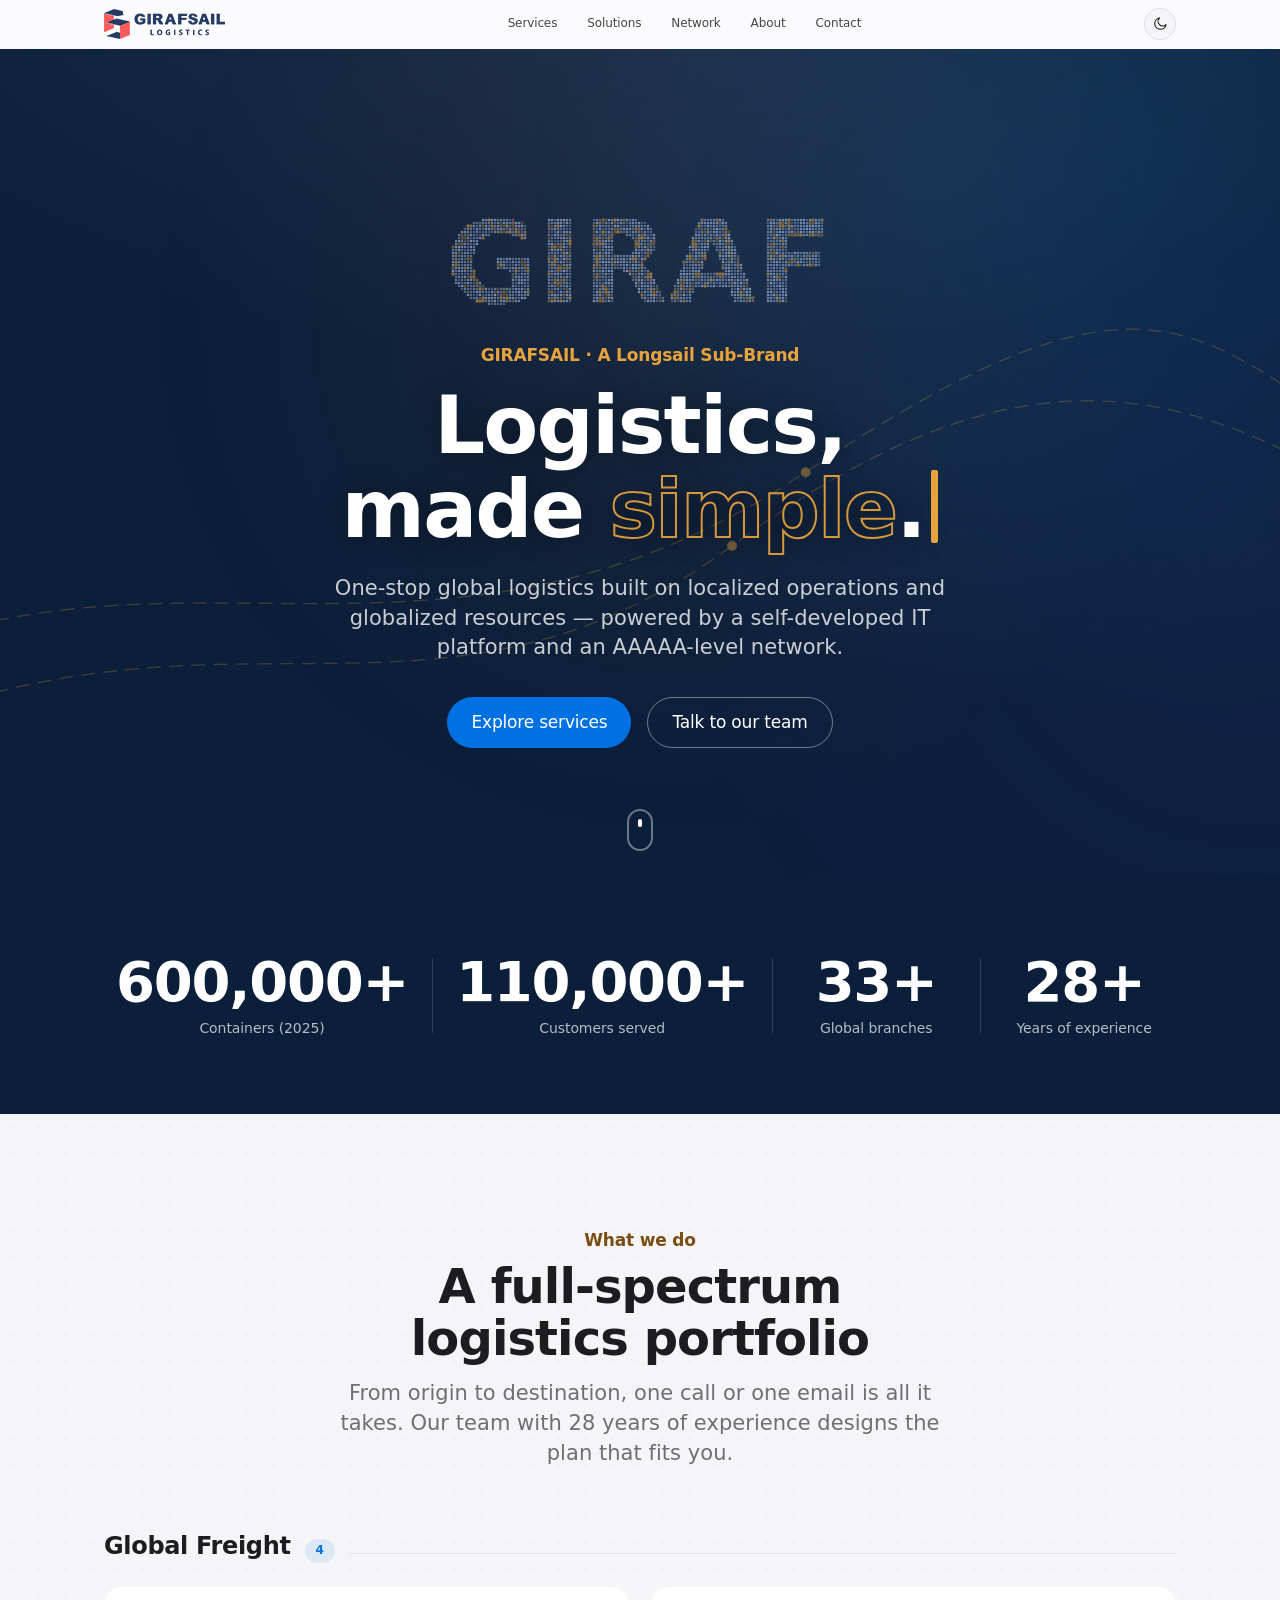
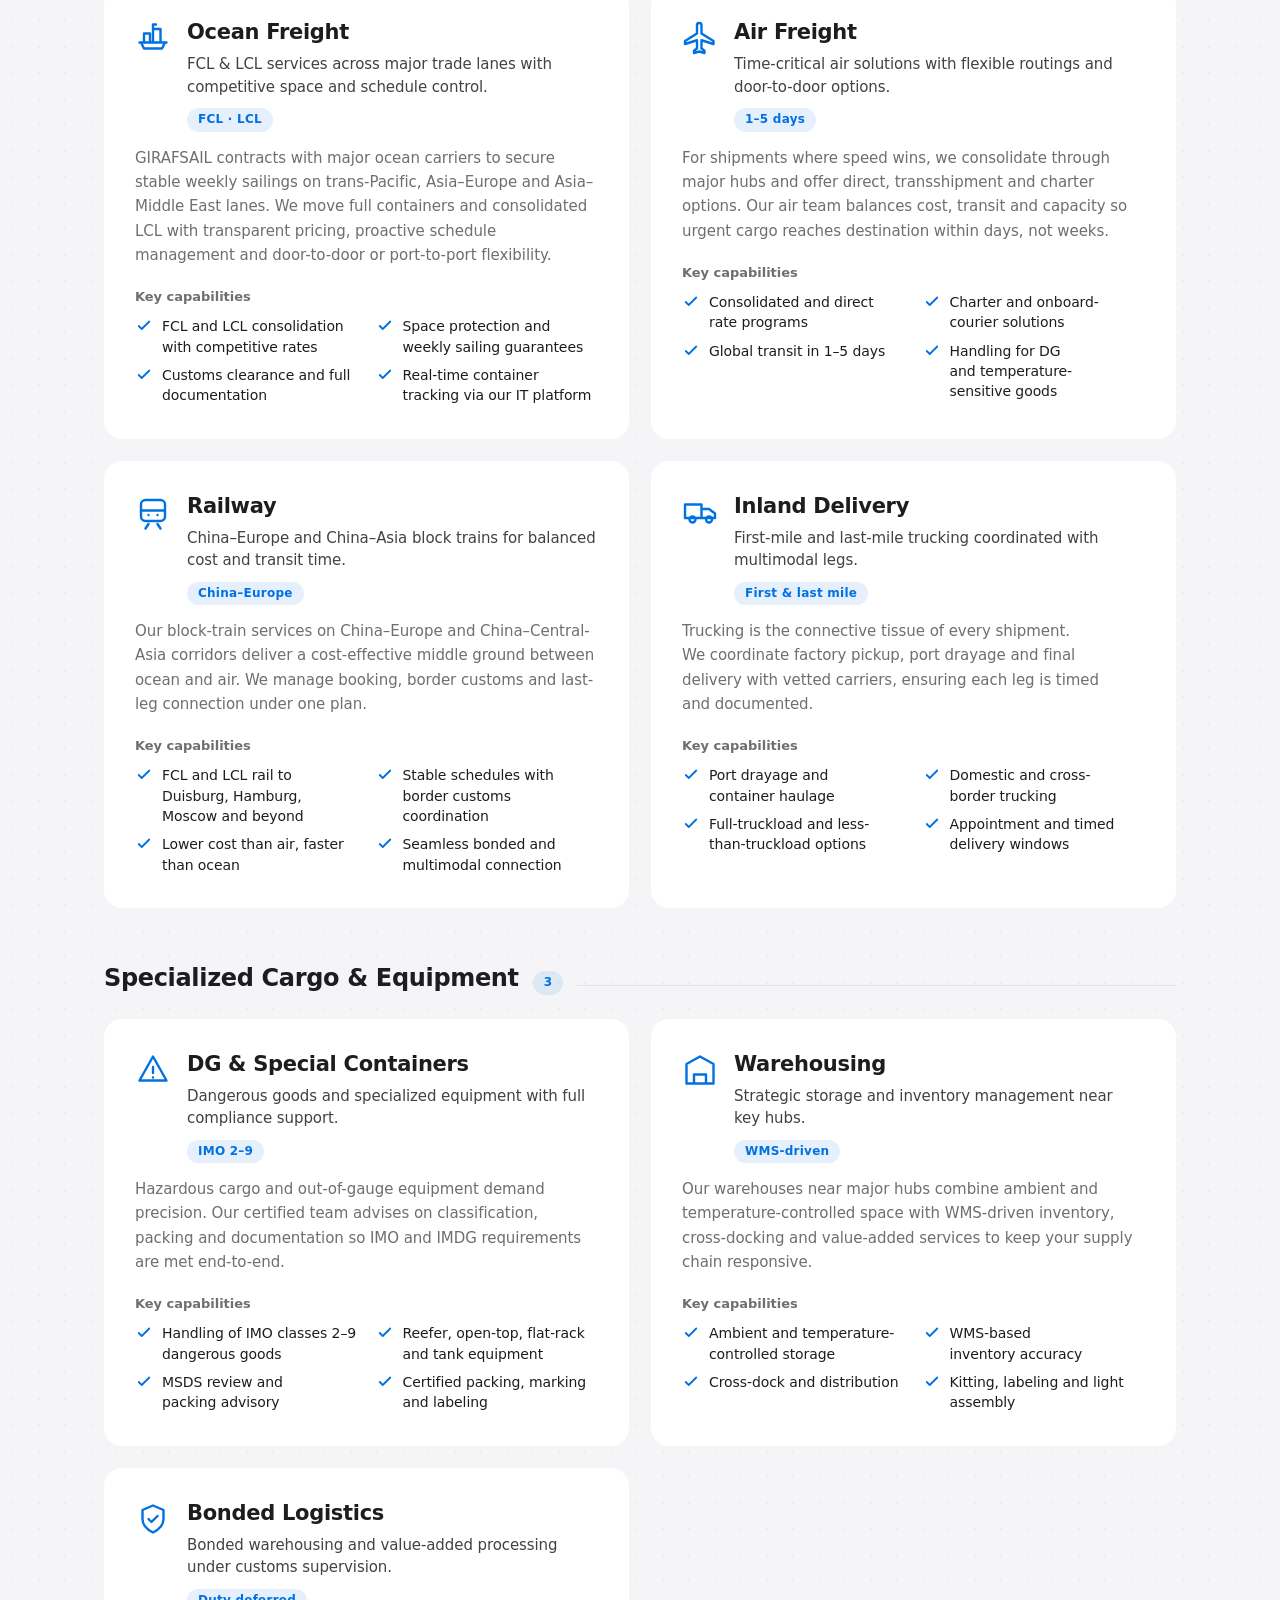
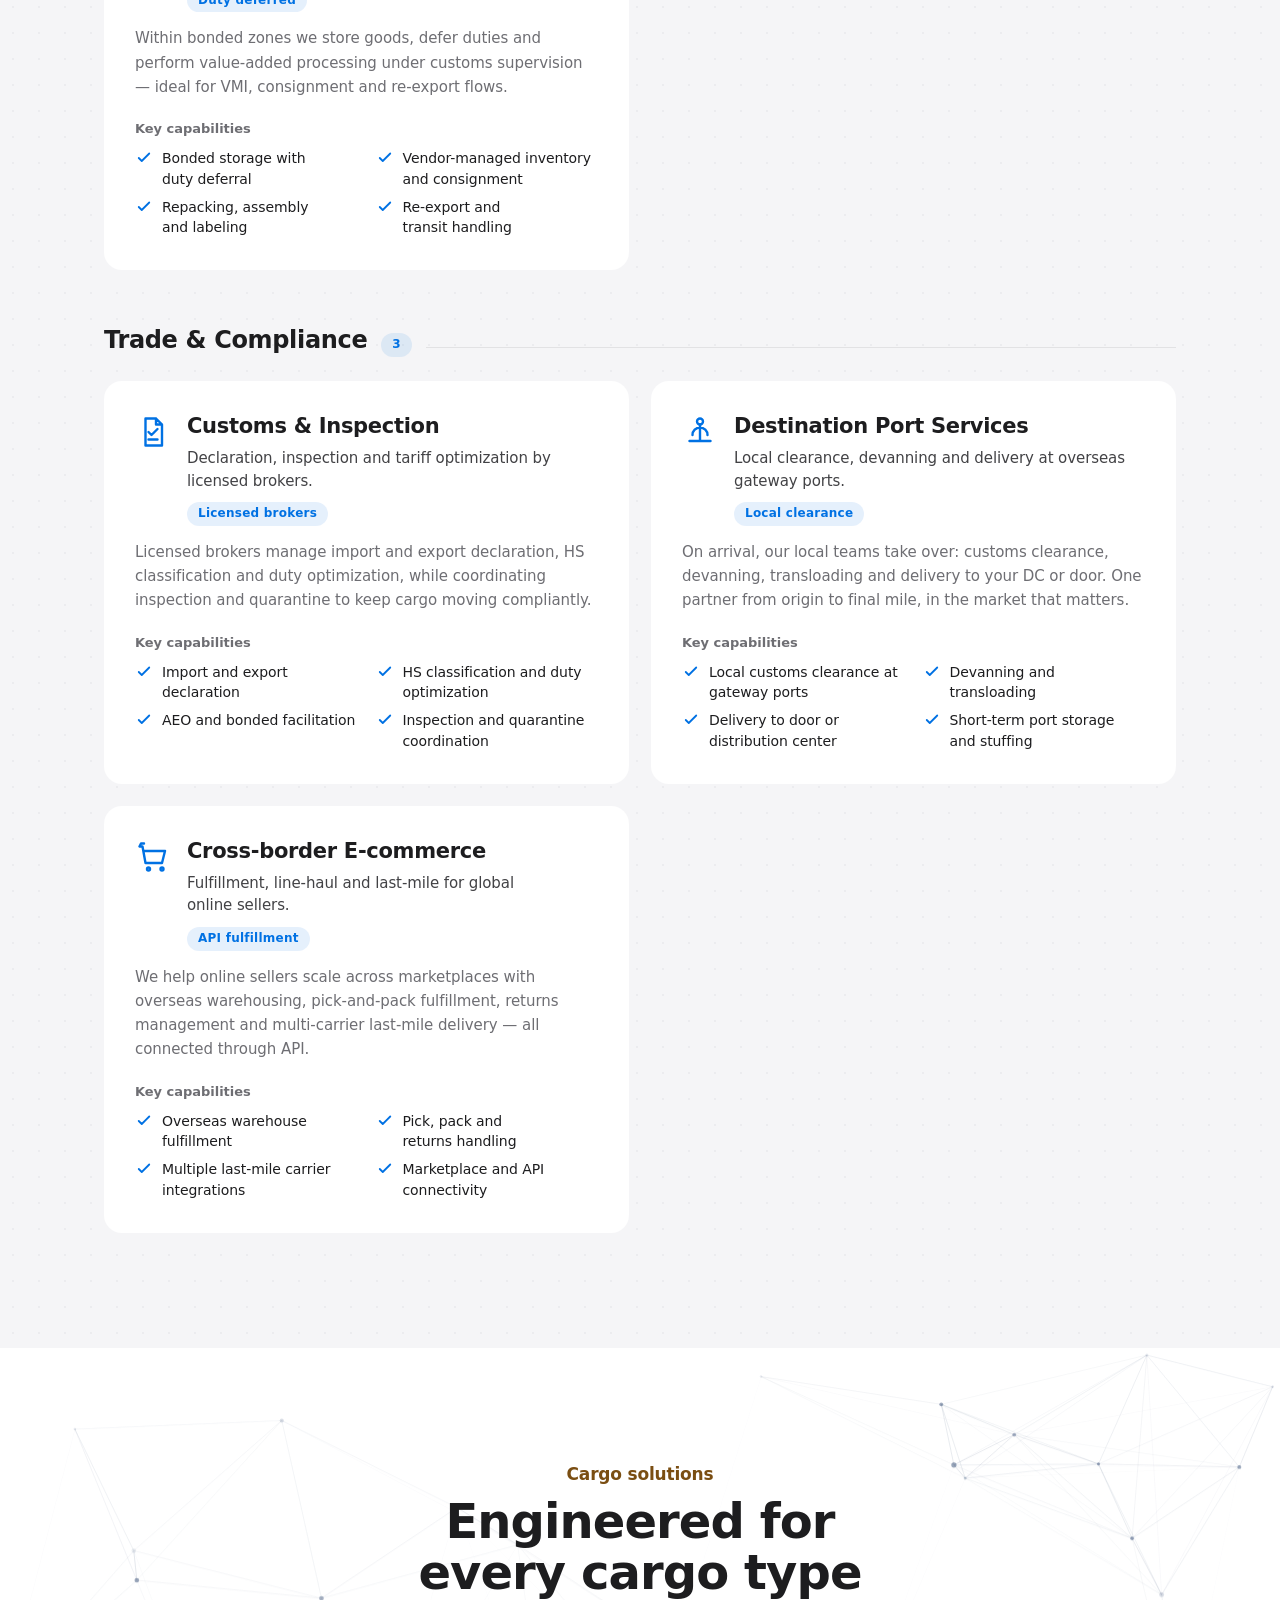
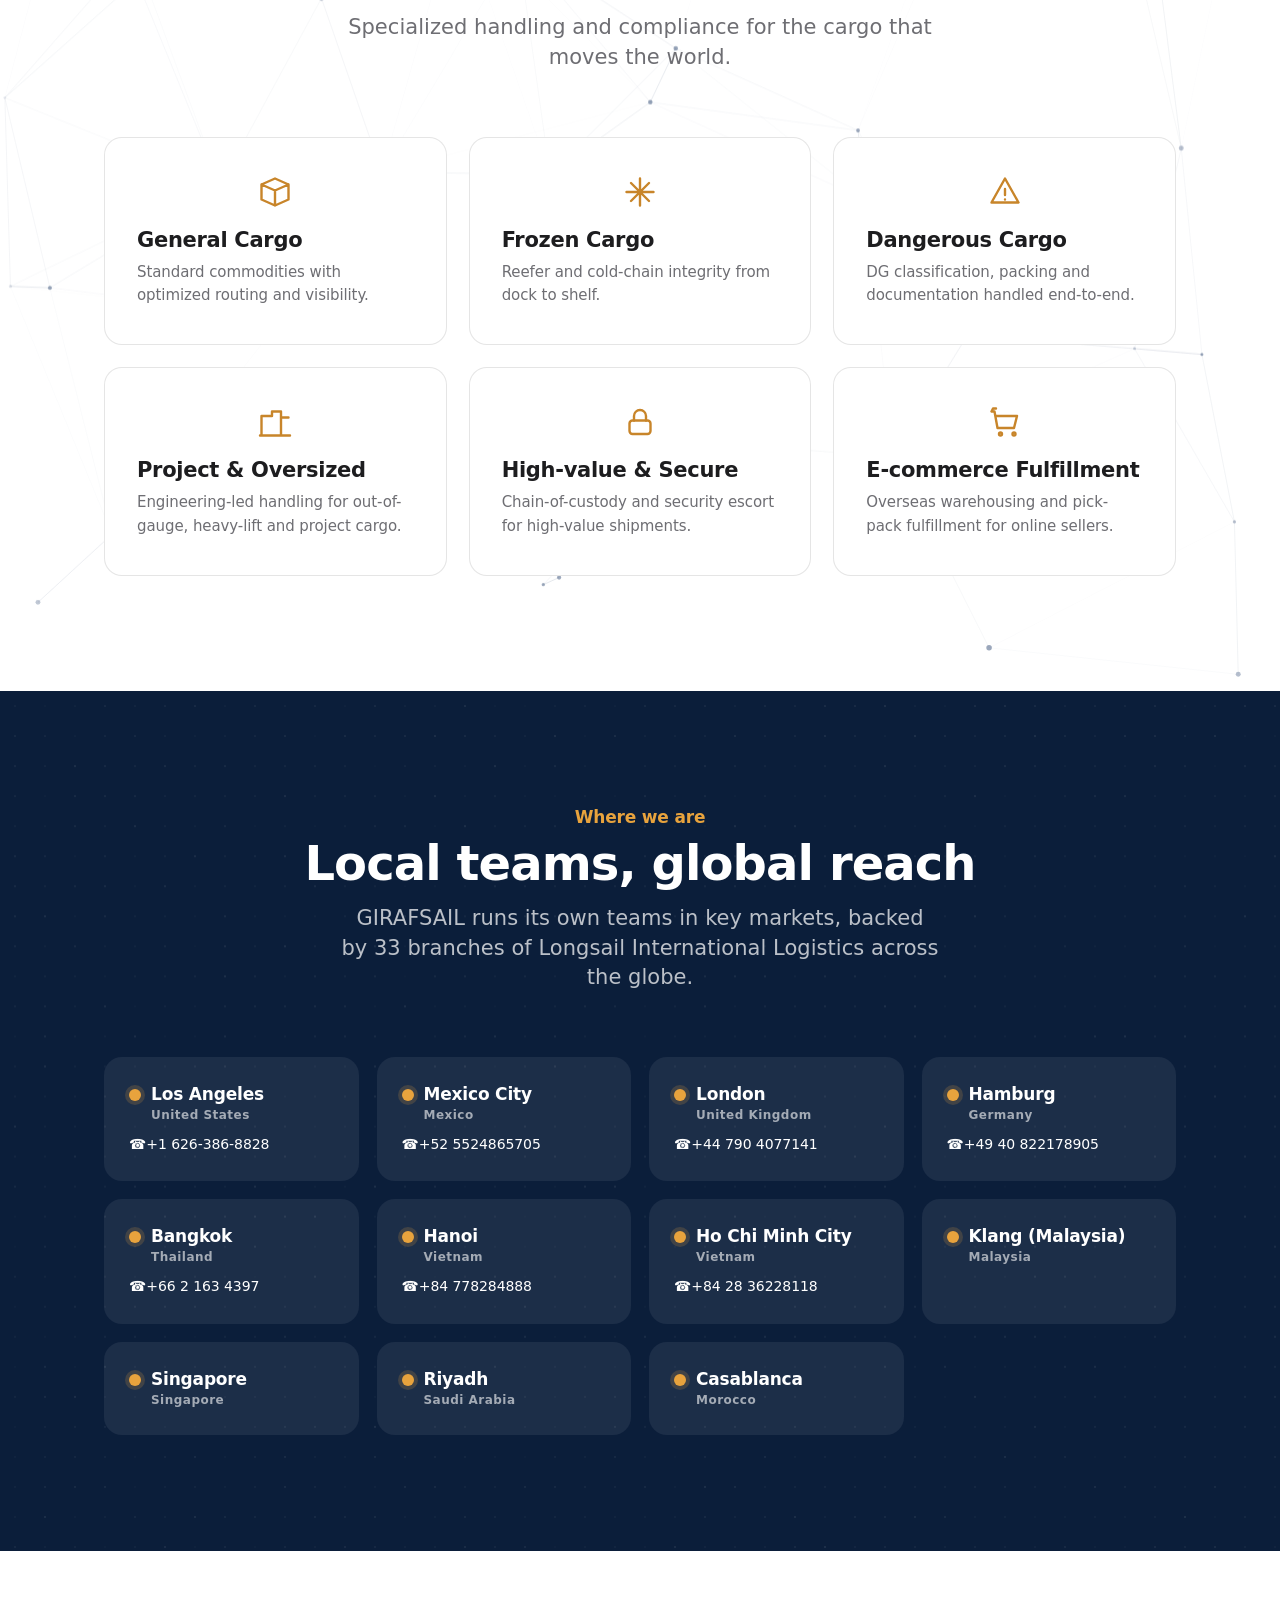
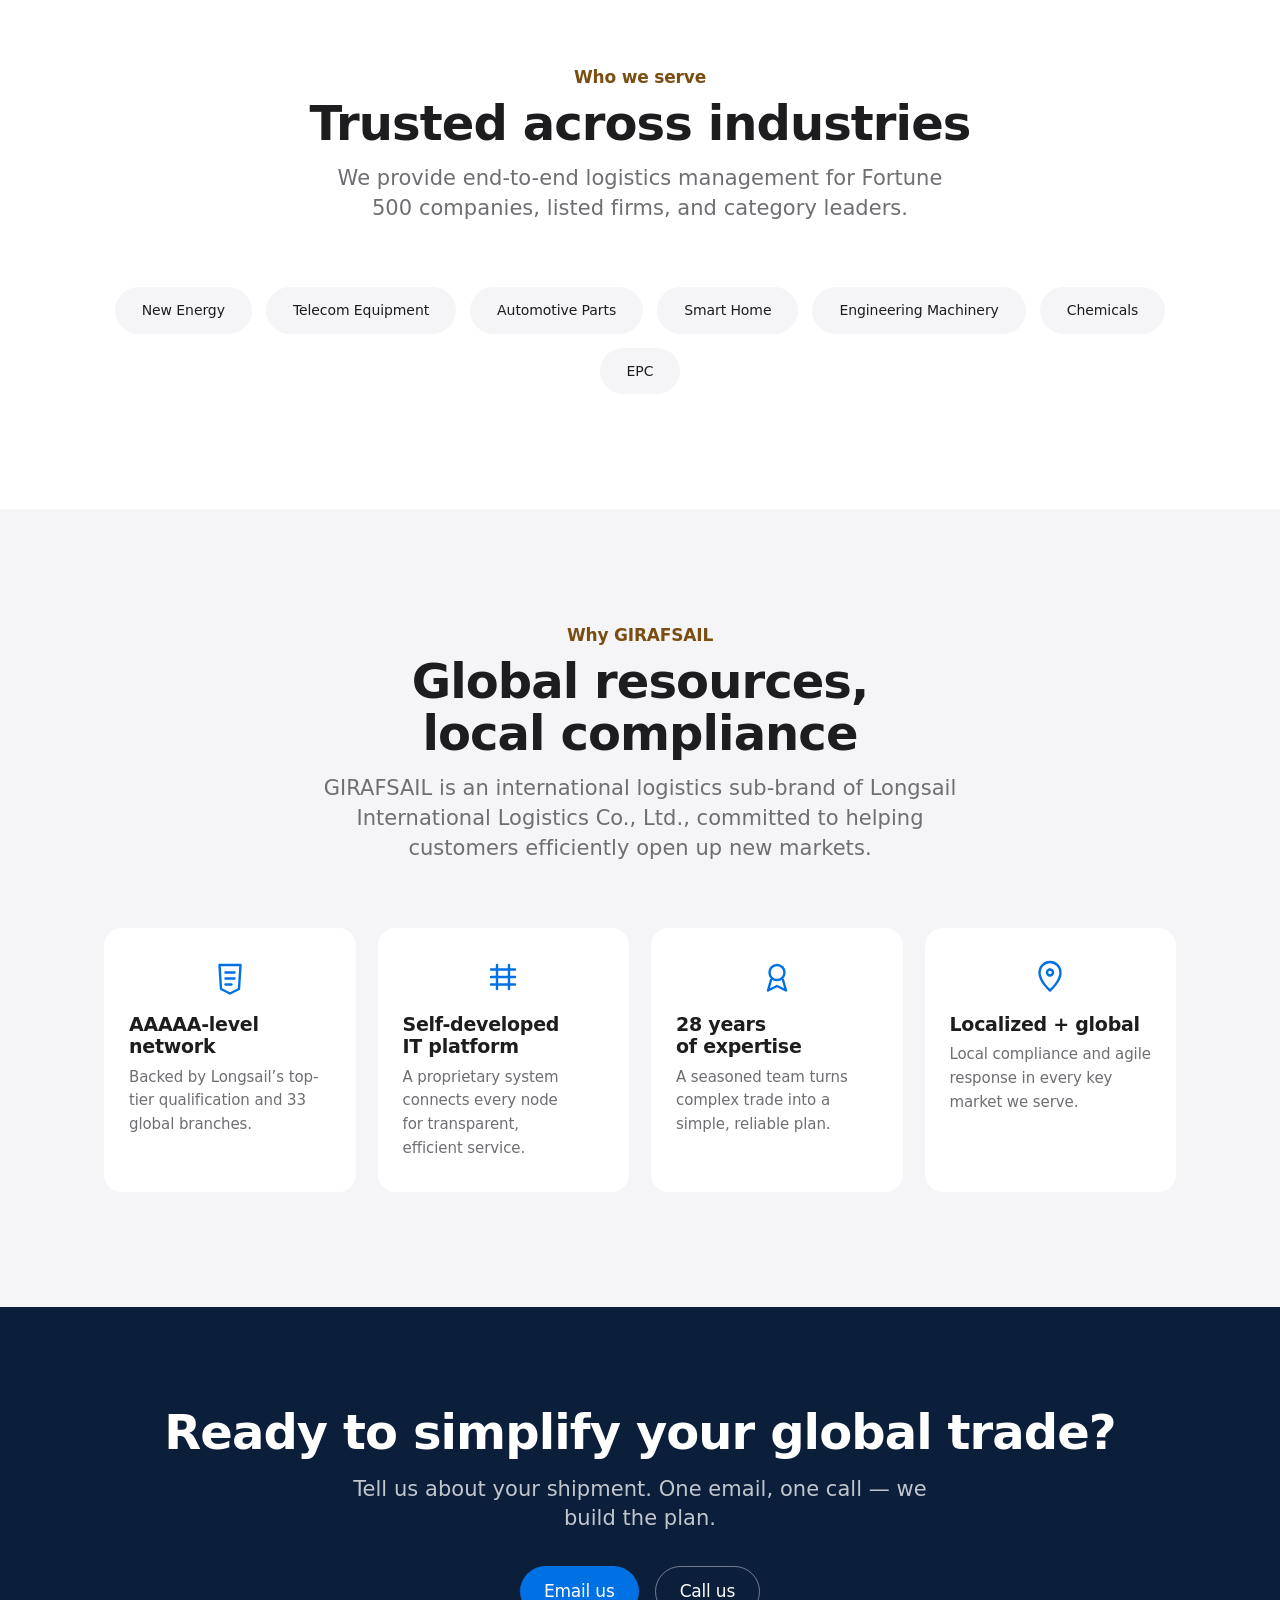
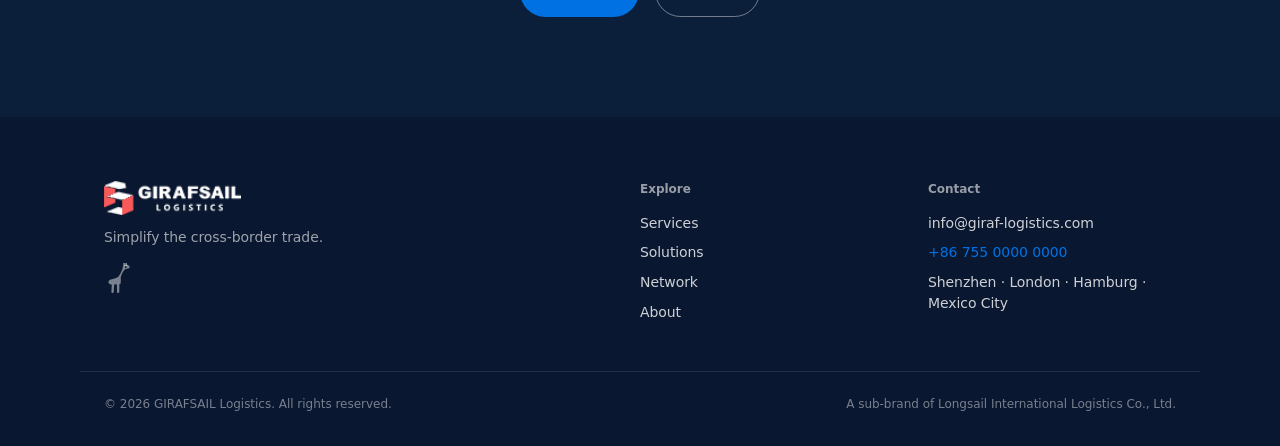
==== commit 319ae159: "feat: 首页 solutions 模块新增 constellation web-threads 背景（低透明节点+连线，鼠标轻交互，含 reduced-motion 与暗色主题适配），位于内容层之" ====
--- a/index.html
+++ b/index.html
@@ -101,6 +101,7 @@
 
     <!-- ===================== SOLUTIONS ===================== -->
     <section class="section" id="solutions">
+      <canvas id="solutionsWeb" class="section__web" data-web-threads aria-hidden="true"></canvas>
       <div class="wrap">
         <header class="section__head reveal">
           <p class="section__eyebrow" data-i18n="solutions.eyebrow">Cargo solutions</p>
--- a/assets/css/style.css
+++ b/assets/css/style.css
@@ -486,20 +486,25 @@
 .section--dark { position: relative; overflow: hidden; }
 .section__dots { position: absolute; inset: 0; width: 100%; height: 100%; z-index: 0; opacity: .55; pointer-events: none; }
 .section--dark .wrap { position: relative; z-index: 1; }
-/* Services section: static brand-blue dot-grid + very subtle breathing (no canvas, zero JS). */
+/* Services section: faint gray dot-grid + very subtle breathing (no canvas, zero JS). */
 #services { position: relative; }
 #services::before {
   content: "";
   position: absolute; inset: 0; z-index: 0; pointer-events: none;
-  background-image: radial-gradient(circle, rgba(0,113,227,.22) 1.4px, transparent 1.6px);
+  background-image: radial-gradient(circle, rgba(90,100,120,.12) 1.3px, transparent 1.5px);
   background-size: 26px 26px;
-  opacity: .55;
+  opacity: .5;
   animation: services-grid-breathe 7s ease-in-out infinite;
 }
 #services .wrap { position: relative; z-index: 1; }
+
+/* Solutions section: faint constellation "web-threads" backdrop canvas (behind content). */
+#solutions { position: relative; }
+.section__web { position: absolute; inset: 0; width: 100%; height: 100%; z-index: 0; pointer-events: none; }
+#solutions .wrap { position: relative; z-index: 1; }
 @keyframes services-grid-breathe {
-  0%, 100% { opacity: .42; }
-  50%      { opacity: .68; }
+  0%, 100% { opacity: .4; }
+  50%      { opacity: .6; }
 }
 
 /* Reduced motion: neutralize all effect animation */
@@ -514,7 +519,7 @@
   .hero__caret { animation: none; opacity: 1; }
   .page-hero__stroke { opacity: .12 !important; }
   .page-hero__title { background-size: 100% 100% !important; animation: none !important; }
-  #services::before { animation: none; opacity: .55; }
+  #services::before { animation: none; opacity: .5; }
 }
 
 /* ----------------------------- RESPONSIVE ----------------------------- */
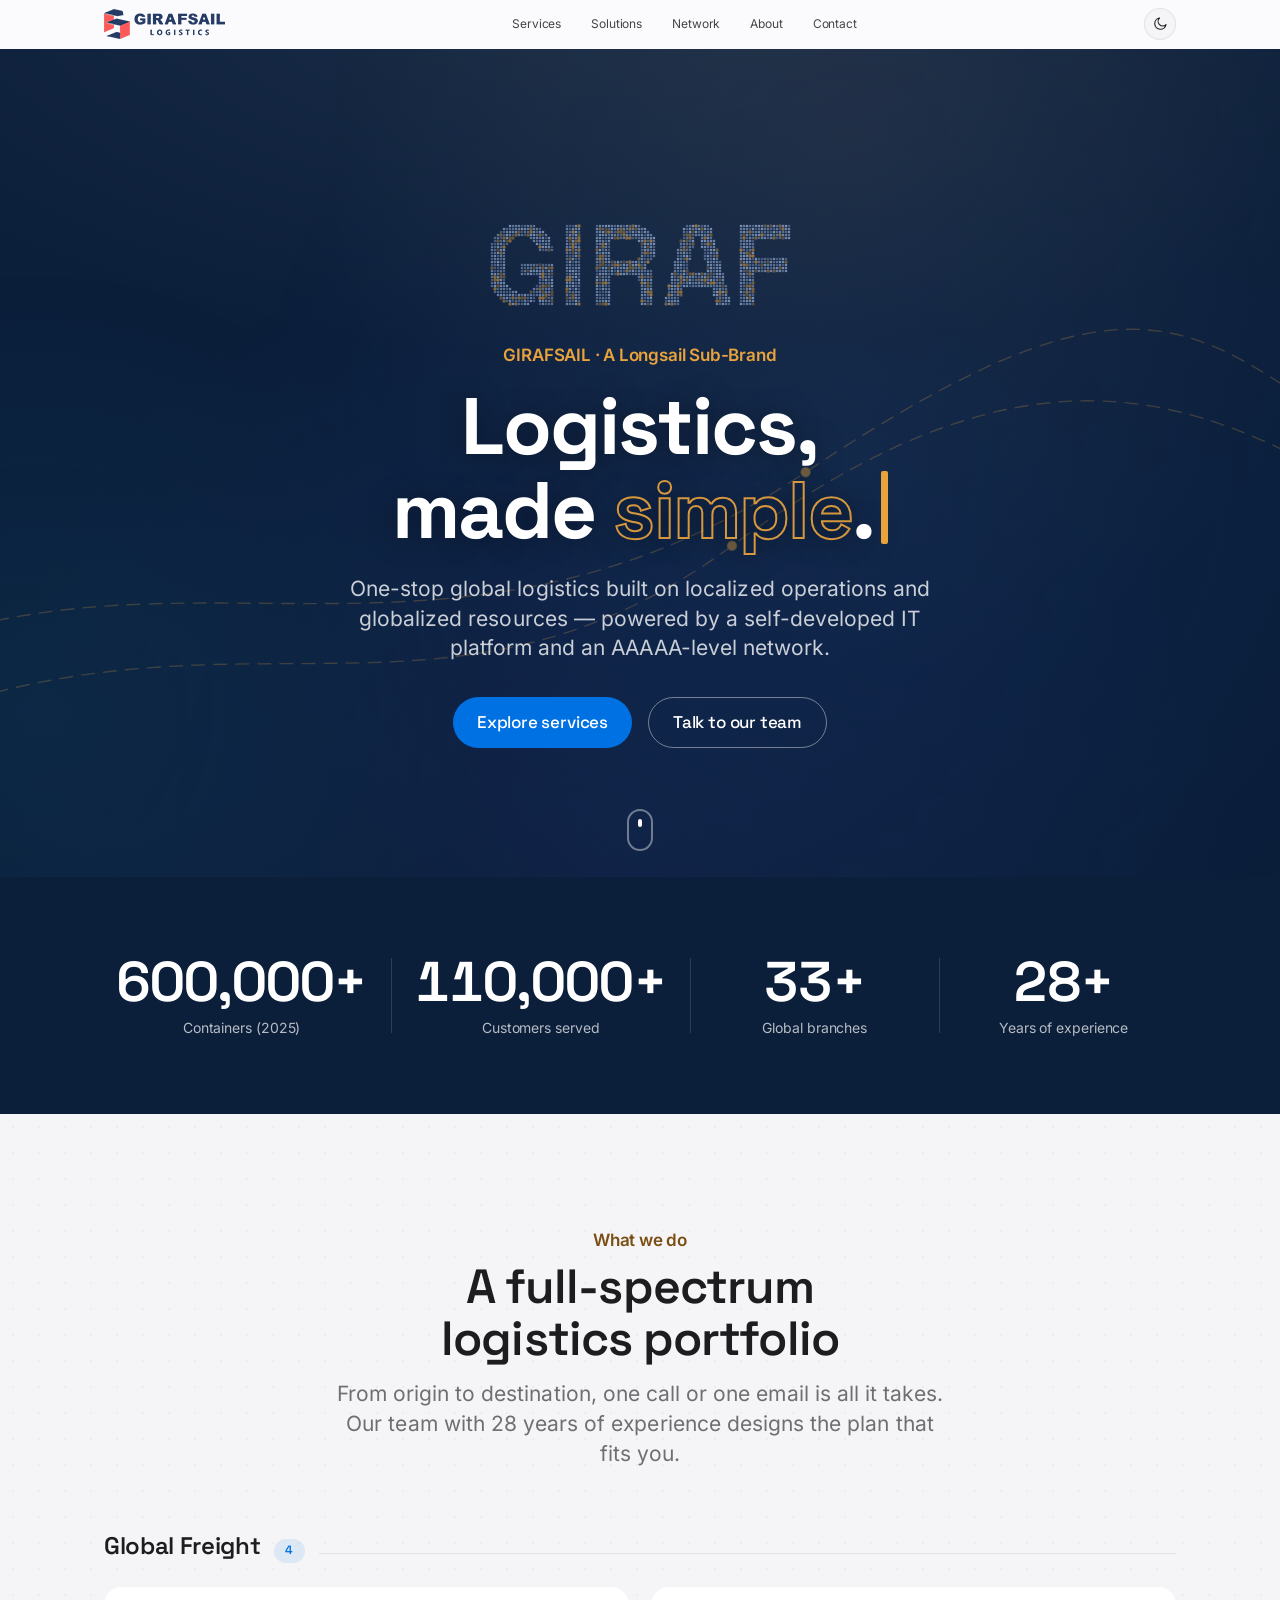
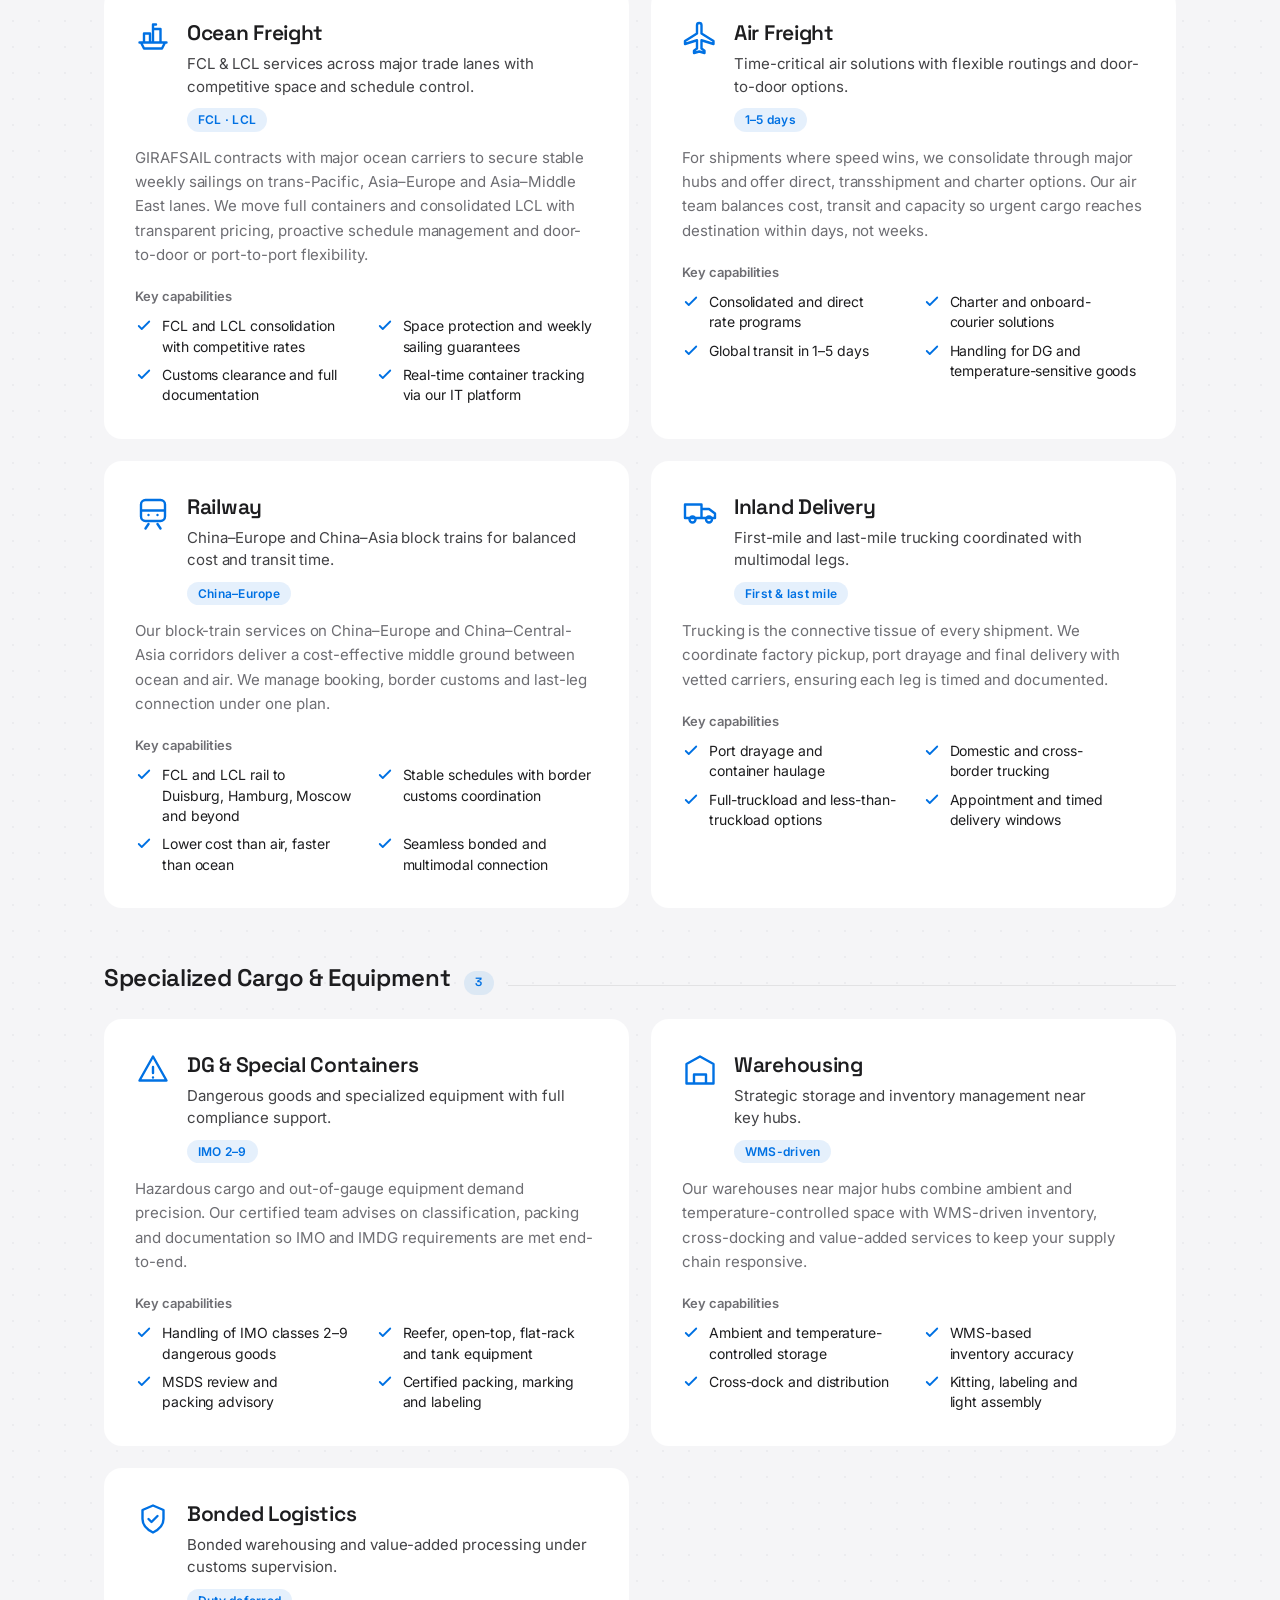
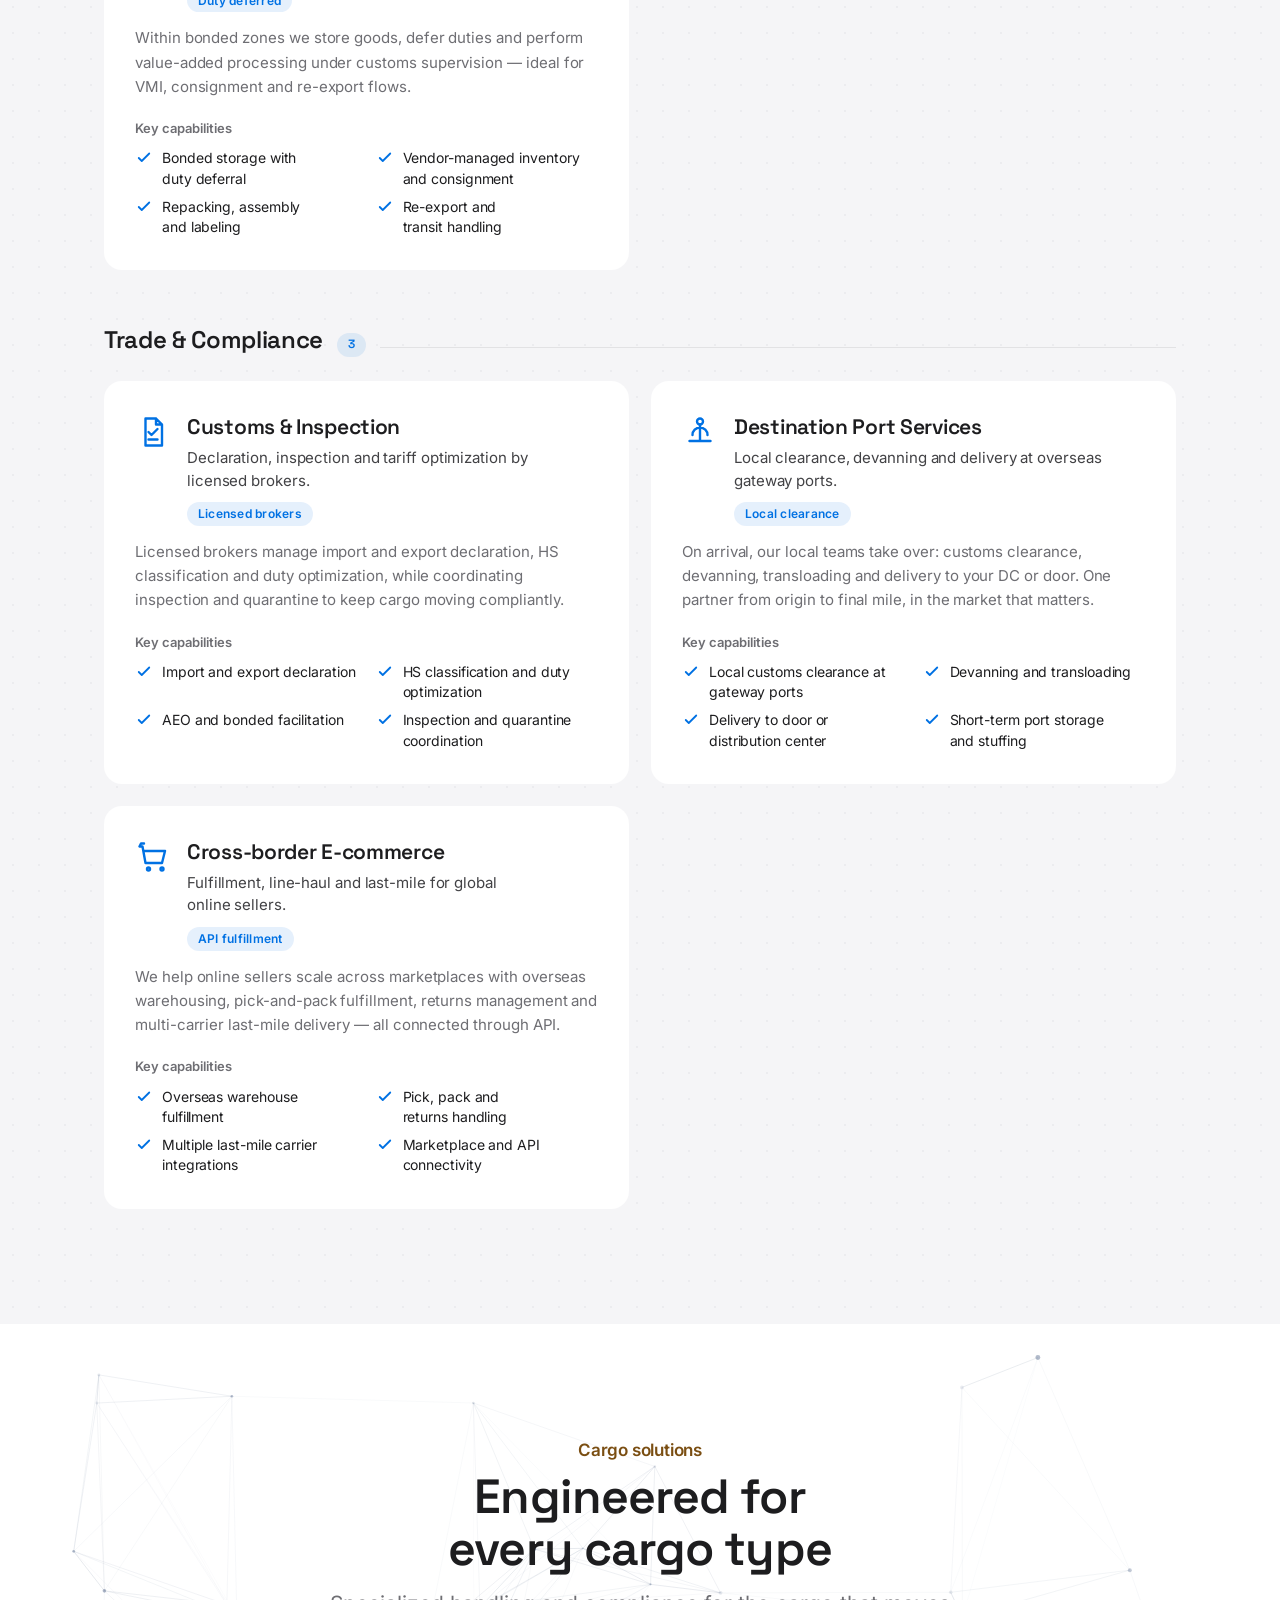
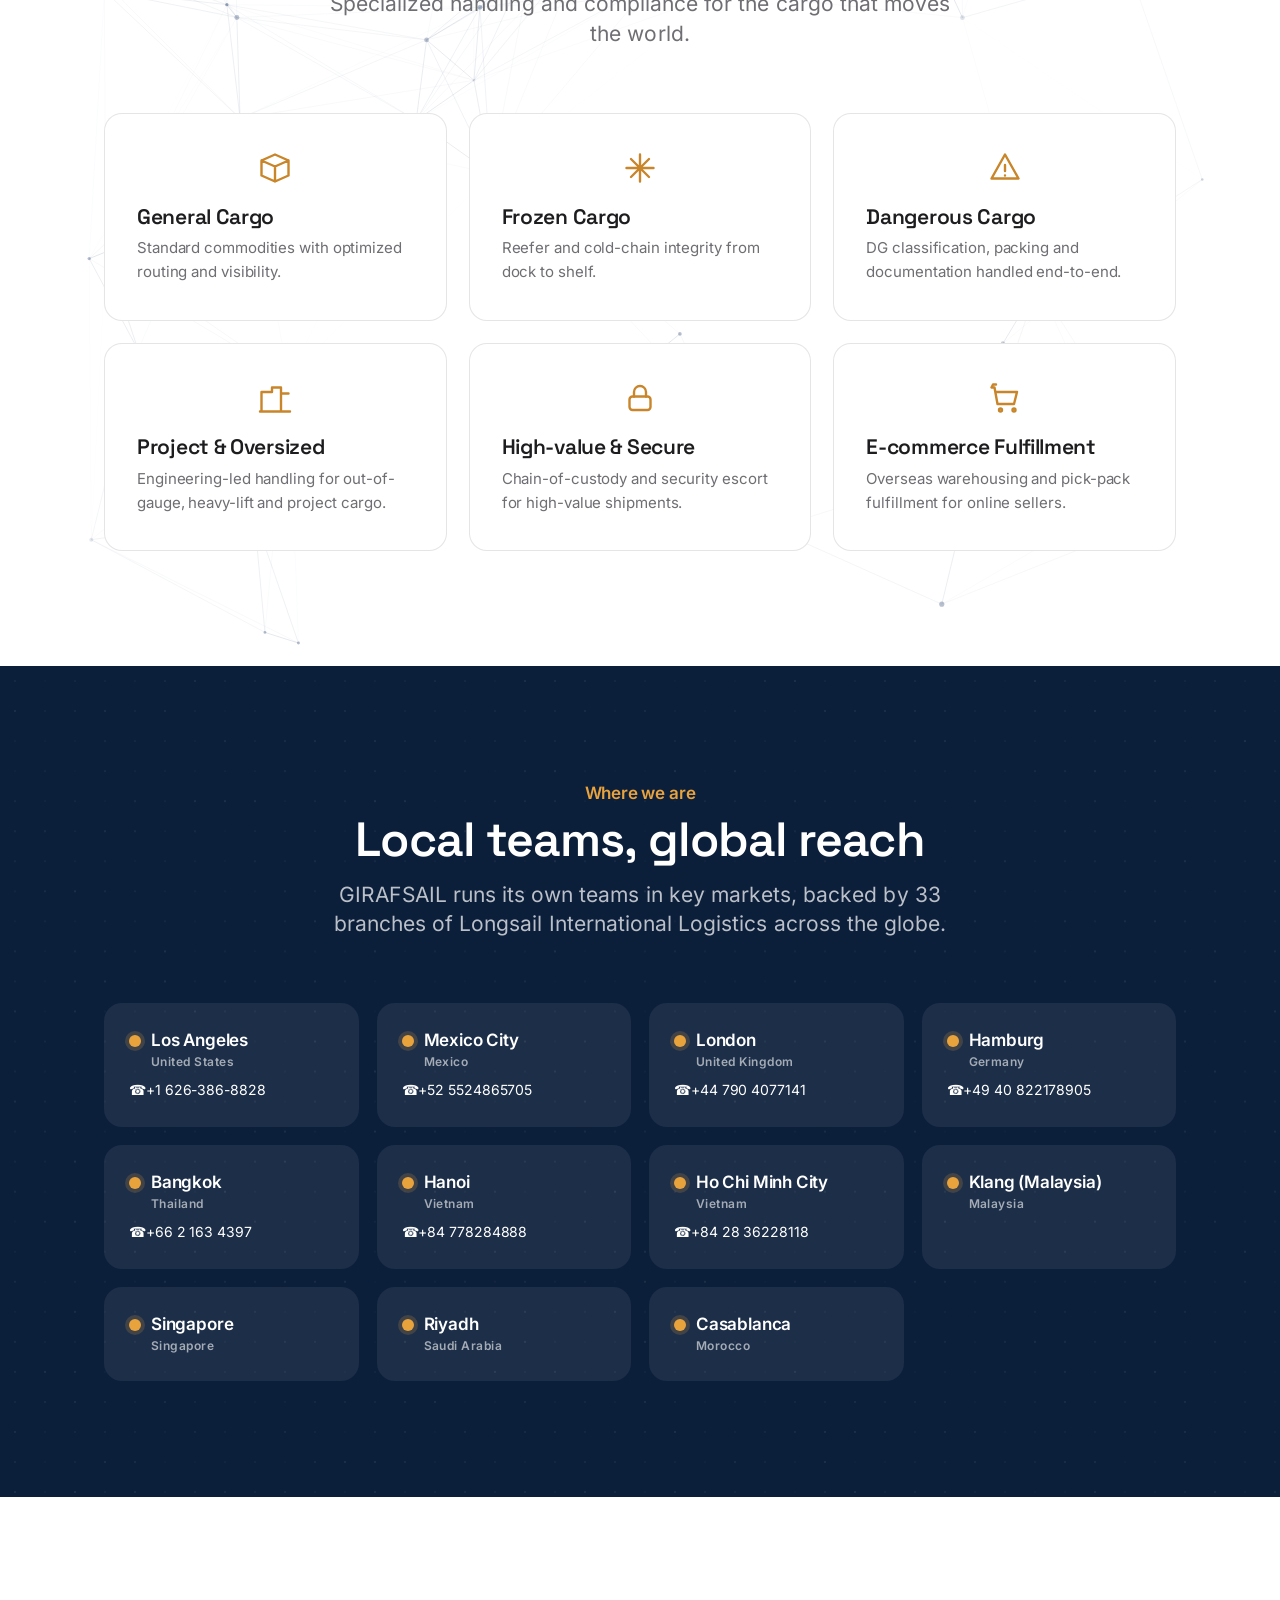
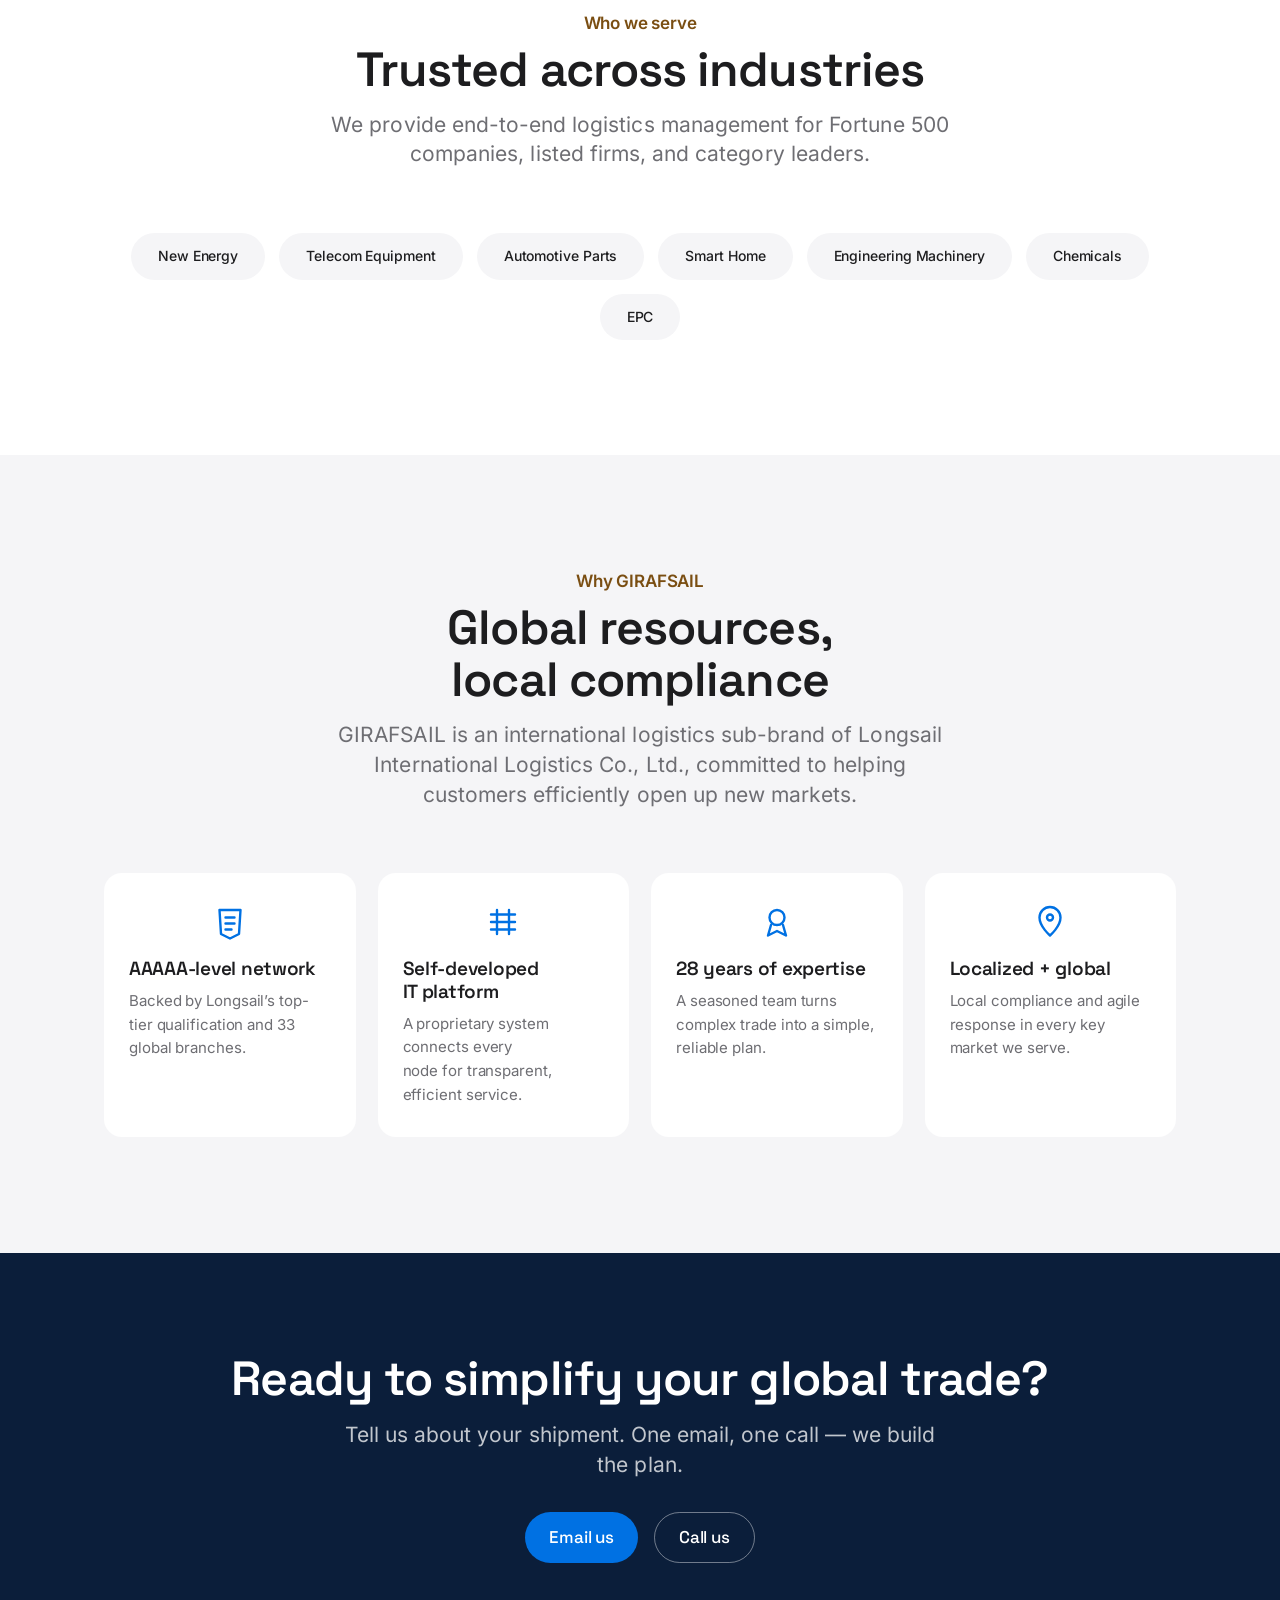
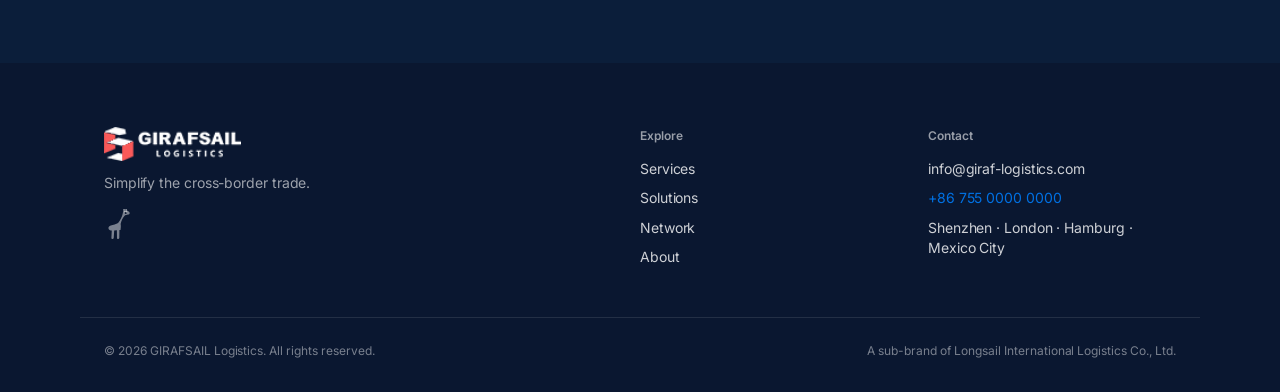
==== commit 7fcb7d57: "feat: 自托管 Inter + Space Grotesk woff2（移除失效的 Google Fonts CDN 依赖，中文回落系统 CJK，覆盖 APPLE PASS 覆写），首页预加载关键" ====
--- a/index.html
+++ b/index.html
@@ -6,7 +6,8 @@
   <title>GIRAFSAIL Logistics — Simplify the Cross-Border Trade</title>
   <meta name="description" content="GIRAFSAIL Logistics — a sub-brand of Longsail International Logistics, delivering one-stop global logistics solutions with localized operations and globalized resources." />
   <link rel="icon" type="image/png" href="assets/img/favicon.png" />
-  <link rel="preconnect" href="https://fonts.googleapis.com" />
+  <link rel="preload" as="font" type="font/woff2" crossorigin href="assets/fonts/inter/inter-latin-400-normal.woff2" />
+  <link rel="preload" as="font" type="font/woff2" crossorigin href="assets/fonts/space-grotesk/space-grotesk-latin-700-normal.woff2" />
   <link rel="stylesheet" href="assets/css/style.css" />
   <script>
     /* apply the stored theme before first paint (no light flash on reload) */
--- a/assets/css/style.css
+++ b/assets/css/style.css
@@ -1,6 +1,65 @@
 /* ===================================================================
    GIRAF Logistics — style.css  (Apple-inspired, clean & premium)
    =================================================================== */
+
+/* ── Self-hosted fonts (woff2, no external CDN) ────────────────────────── */
+@font-face {
+  font-family: "Inter";
+  font-style: normal;
+  font-weight: 400;
+  font-display: swap;
+  src: url("../fonts/inter/inter-latin-400-normal.woff2") format("woff2");
+  unicode-range: U+0000-00FF,U+0131,U+0152-0153,U+02BB-02BC,U+02C6,U+02DA,U+02DC,U+0304,U+0308,U+0329,U+2000-206F,U+2074,U+20AC,U+2122,U+2191,U+2193,U+2212,U+2215,U+FEFF,U+FFFD;
+}
+@font-face {
+  font-family: "Inter";
+  font-style: normal;
+  font-weight: 500;
+  font-display: swap;
+  src: url("../fonts/inter/inter-latin-500-normal.woff2") format("woff2");
+  unicode-range: U+0000-00FF,U+0131,U+0152-0153,U+02BB-02BC,U+02C6,U+02DA,U+02DC,U+0304,U+0308,U+0329,U+2000-206F,U+2074,U+20AC,U+2122,U+2191,U+2193,U+2212,U+2215,U+FEFF,U+FFFD;
+}
+@font-face {
+  font-family: "Inter";
+  font-style: normal;
+  font-weight: 600;
+  font-display: swap;
+  src: url("../fonts/inter/inter-latin-600-normal.woff2") format("woff2");
+  unicode-range: U+0000-00FF,U+0131,U+0152-0153,U+02BB-02BC,U+02C6,U+02DA,U+02DC,U+0304,U+0308,U+0329,U+2000-206F,U+2074,U+20AC,U+2122,U+2191,U+2193,U+2212,U+2215,U+FEFF,U+FFFD;
+}
+@font-face {
+  font-family: "Inter";
+  font-style: normal;
+  font-weight: 700;
+  font-display: swap;
+  src: url("../fonts/inter/inter-latin-700-normal.woff2") format("woff2");
+  unicode-range: U+0000-00FF,U+0131,U+0152-0153,U+02BB-02BC,U+02C6,U+02DA,U+02DC,U+0304,U+0308,U+0329,U+2000-206F,U+2074,U+20AC,U+2122,U+2191,U+2193,U+2212,U+2215,U+FEFF,U+FFFD;
+}
+@font-face {
+  font-family: "Space Grotesk";
+  font-style: normal;
+  font-weight: 500;
+  font-display: swap;
+  src: url("../fonts/space-grotesk/space-grotesk-latin-500-normal.woff2") format("woff2");
+  unicode-range: U+0000-00FF,U+0131,U+0152-0153,U+02BB-02BC,U+02C6,U+02DA,U+02DC,U+0304,U+0308,U+0329,U+2000-206F,U+2074,U+20AC,U+2122,U+2191,U+2193,U+2212,U+2215,U+FEFF,U+FFFD;
+}
+@font-face {
+  font-family: "Space Grotesk";
+  font-style: normal;
+  font-weight: 600;
+  font-display: swap;
+  src: url("../fonts/space-grotesk/space-grotesk-latin-600-normal.woff2") format("woff2");
+  unicode-range: U+0000-00FF,U+0131,U+0152-0153,U+02BB-02BC,U+02C6,U+02DA,U+02DC,U+0304,U+0308,U+0329,U+2000-206F,U+2074,U+20AC,U+2122,U+2191,U+2193,U+2212,U+2215,U+FEFF,U+FFFD;
+}
+@font-face {
+  font-family: "Space Grotesk";
+  font-style: normal;
+  font-weight: 700;
+  font-display: swap;
+  src: url("../fonts/space-grotesk/space-grotesk-latin-700-normal.woff2") format("woff2");
+  unicode-range: U+0000-00FF,U+0131,U+0152-0153,U+02BB-02BC,U+02C6,U+02DA,U+02DC,U+0304,U+0308,U+0329,U+2000-206F,U+2074,U+20AC,U+2122,U+2191,U+2193,U+2212,U+2215,U+FEFF,U+FFFD;
+}
+
 
 :root {
   --ink: #1d1d1f;
@@ -1161,10 +1220,10 @@
        The old glass tokens are re-pointed at the flat tile colours so
        the layer above renders flat too, without touching its rules. */
 :root {
-  --font: -apple-system, BlinkMacSystemFont, "SF Pro Text", "Segoe UI Variable Text",
-          "Segoe UI", "Helvetica Neue", "PingFang SC", "Microsoft YaHei", system-ui, sans-serif;
-  --font-display: -apple-system, BlinkMacSystemFont, "SF Pro Display", "Segoe UI Variable Display",
-          "Segoe UI", "Helvetica Neue", "PingFang SC", "Microsoft YaHei", system-ui, sans-serif;
+  --font: "Inter", -apple-system, BlinkMacSystemFont, "Segoe UI", "PingFang SC",
+          "Microsoft YaHei", Arial, sans-serif;
+  --font-display: "Space Grotesk", "Inter", -apple-system, BlinkMacSystemFont, "Segoe UI",
+          "PingFang SC", "Microsoft YaHei", system-ui, sans-serif;
   --tile: #f5f5f7;
   --tile-2: #ececf0;
   --link: #0066cc;
